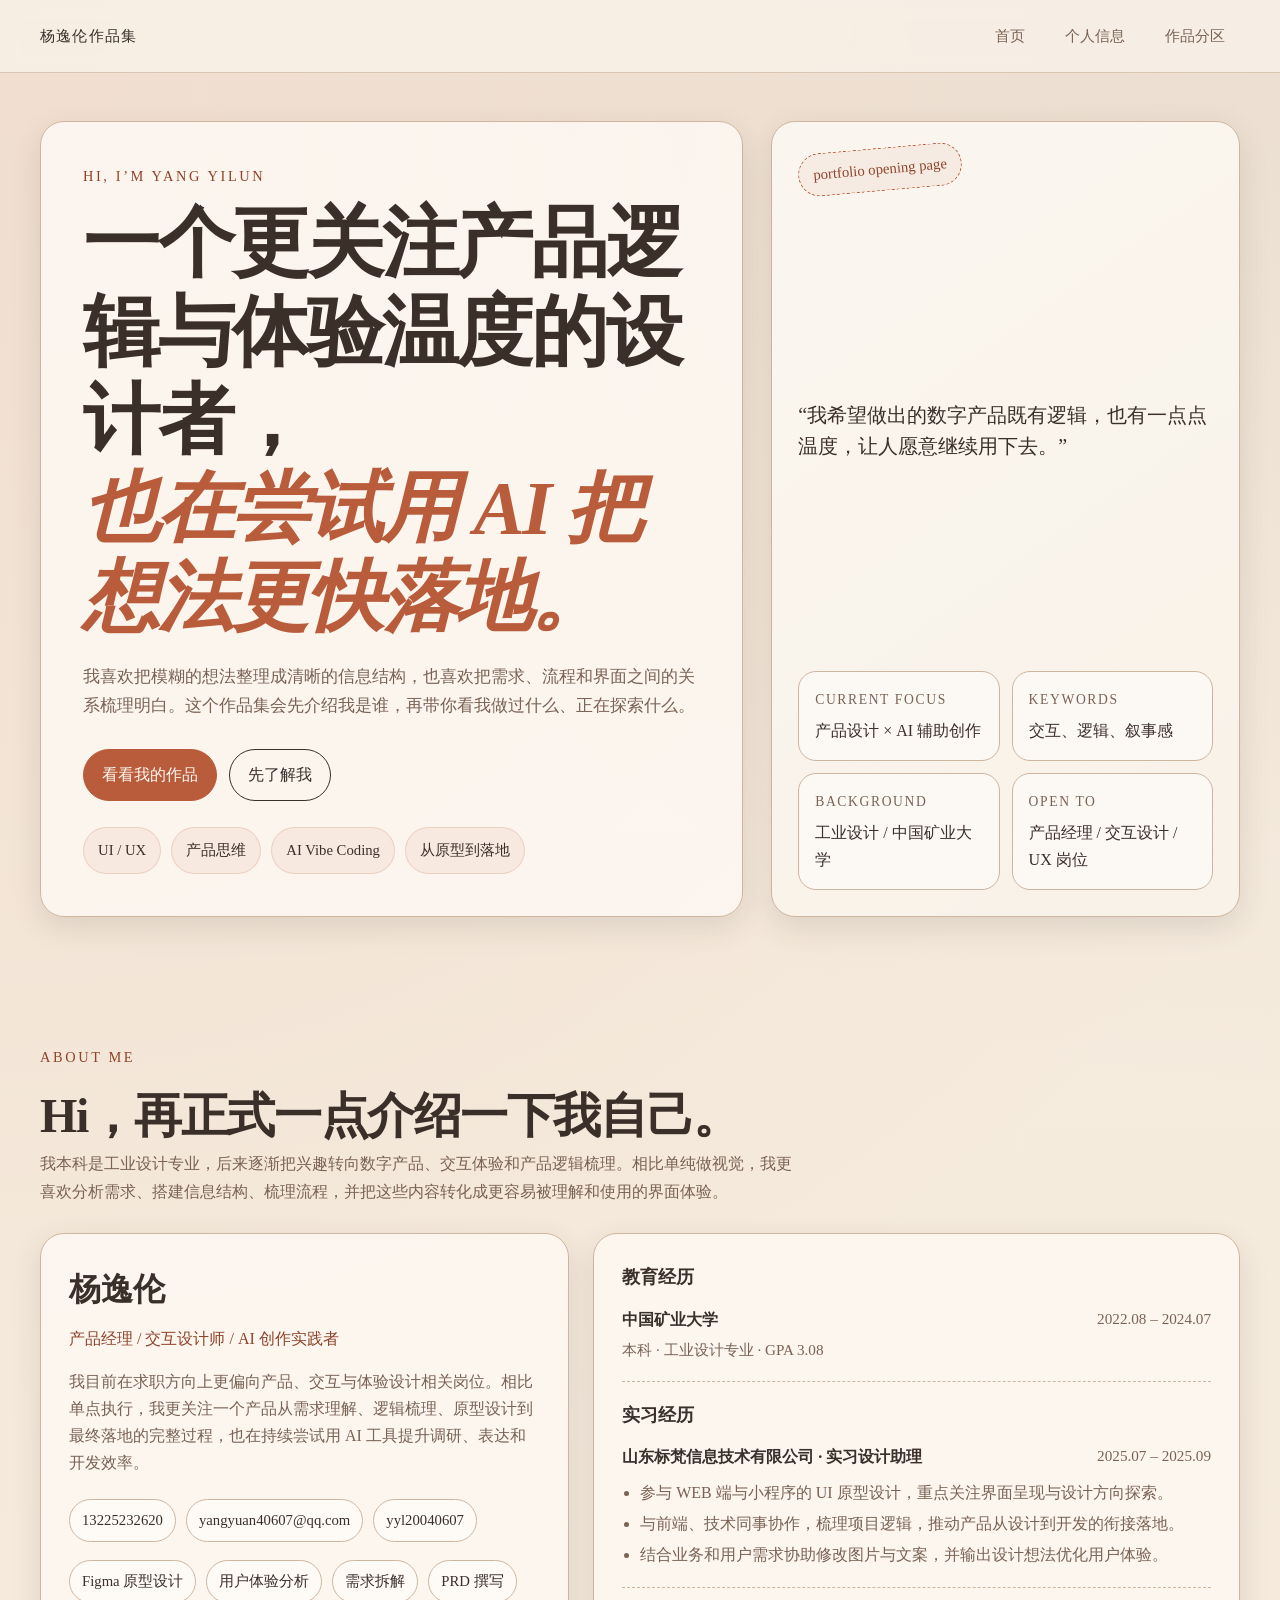
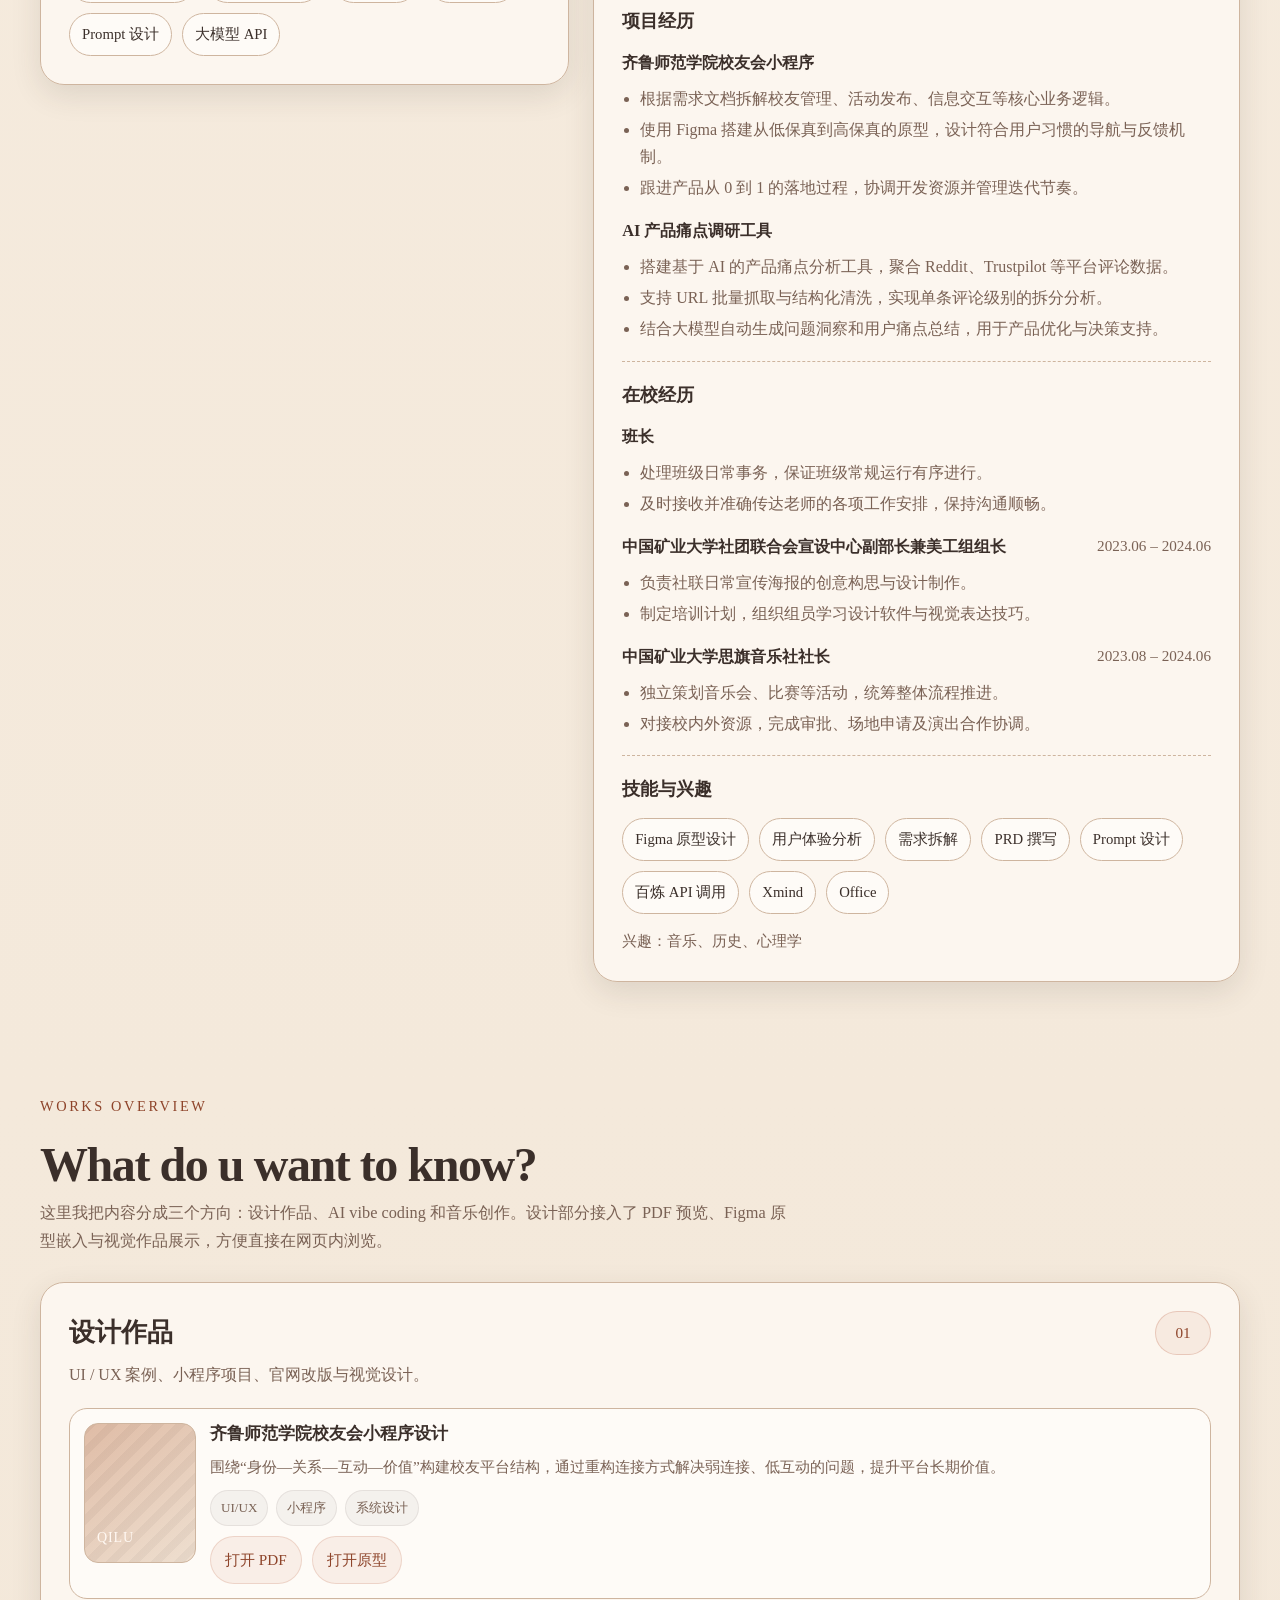
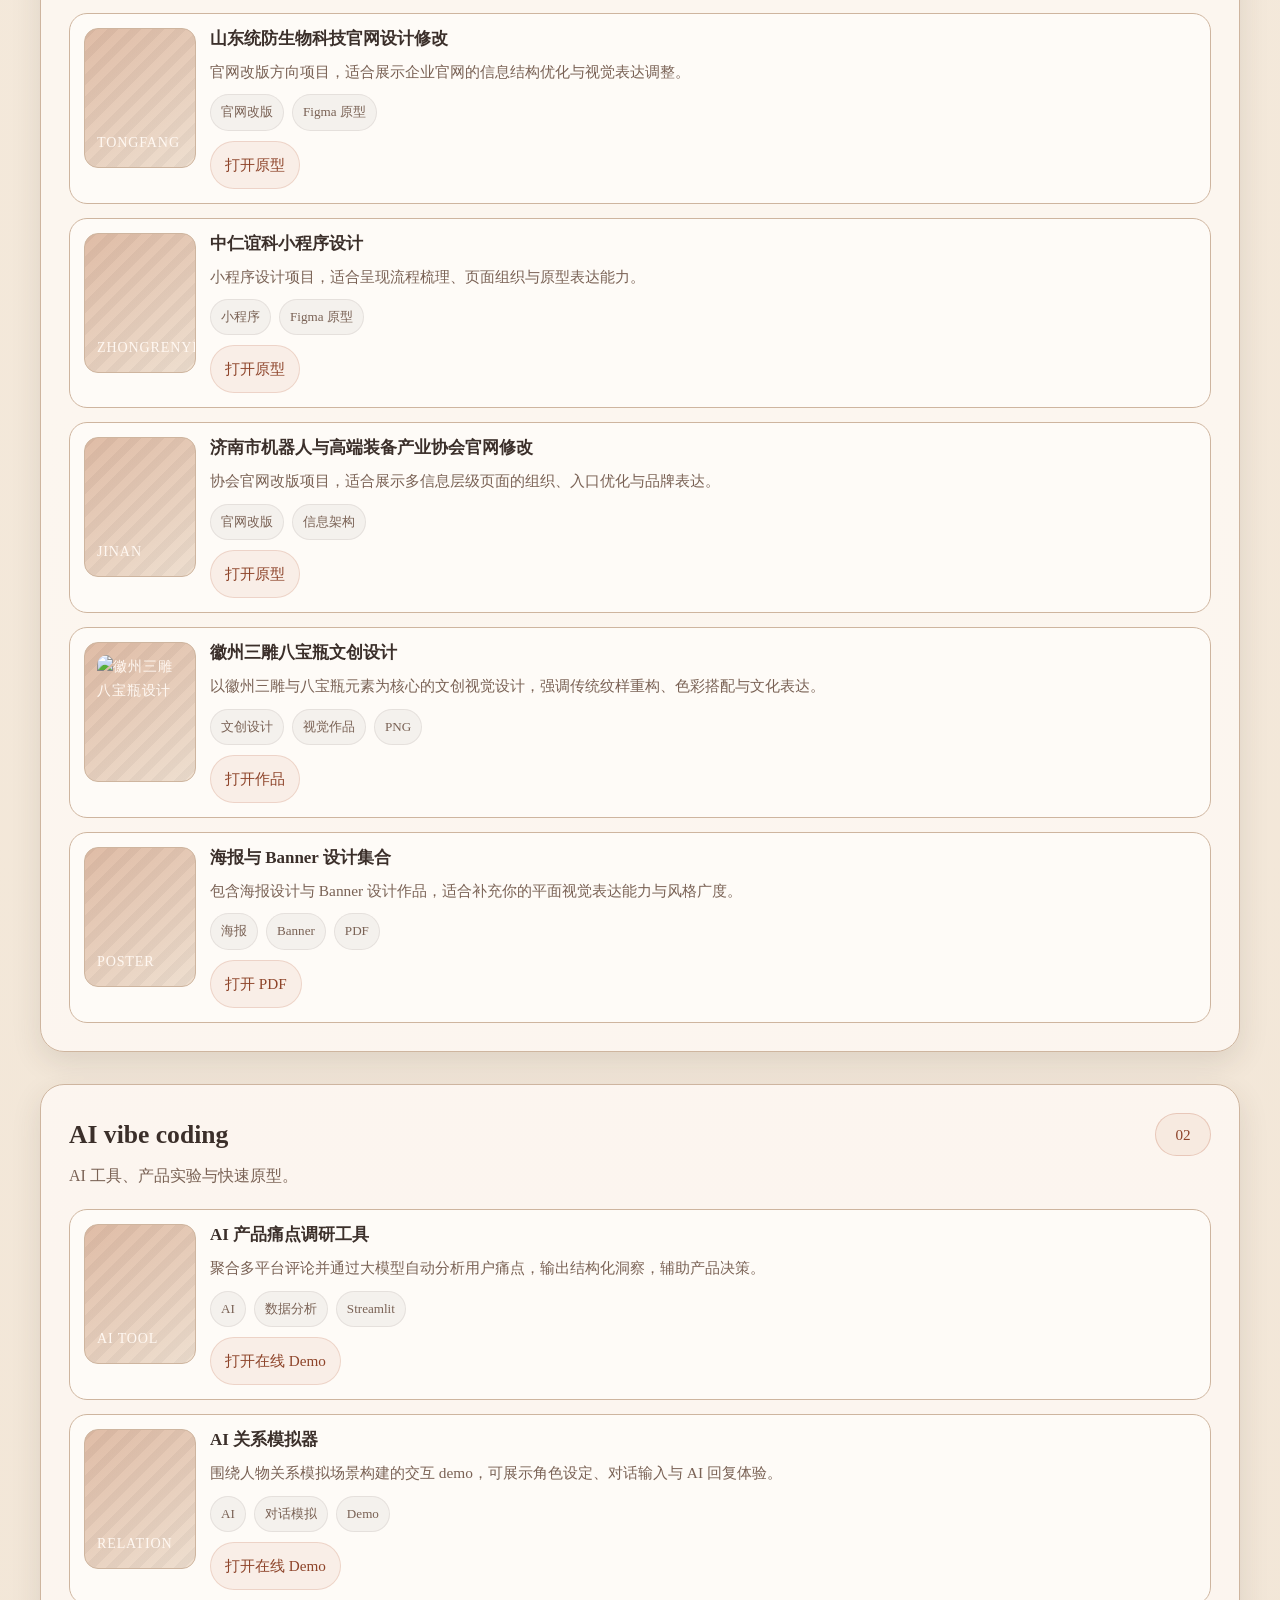
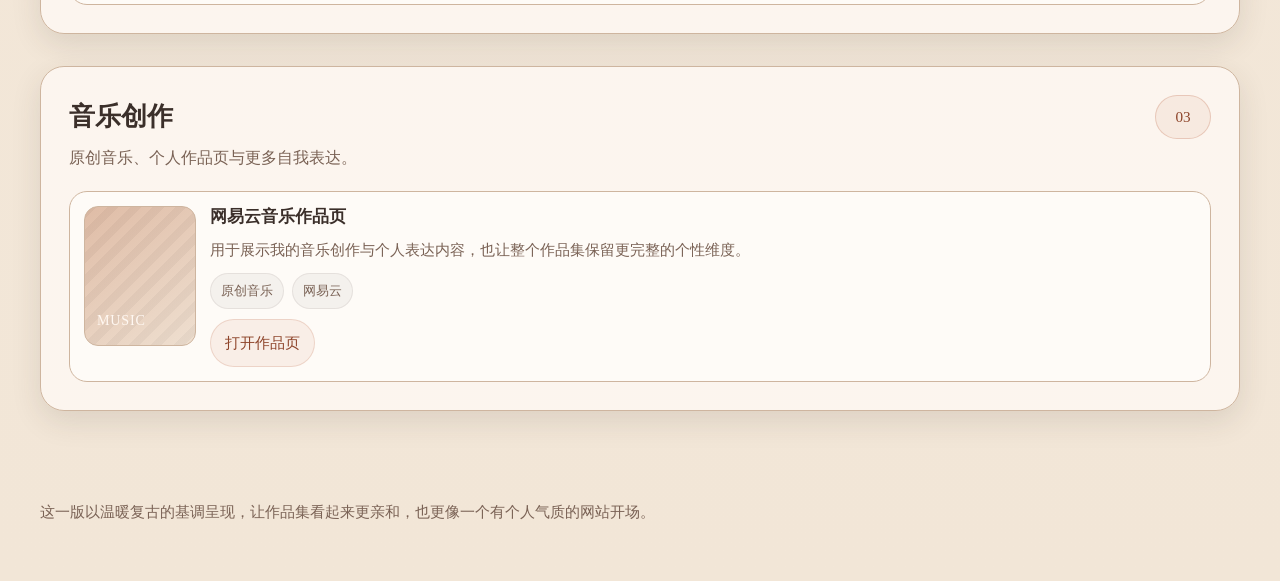
==== index.html @ a844adf1 "Rename portfolio_index.html to index.html" ====
<!DOCTYPE html>
<html lang="zh-CN">
<head>
  <meta charset="UTF-8" />
  <meta name="viewport" content="width=device-width, initial-scale=1.0" />
  <title>杨逸伦 | Portfolio</title>
  <style>
    :root {
      --bg: #f4eadc;
      --paper: #f8f1e7;
      --card: #fdf8f2;
      --ink: #3b2f2a;
      --muted: #7a6255;
      --accent: #b95c3b;
      --accent-deep: #8e442a;
      --line: #ceb59f;
      --shadow: 0 10px 30px rgba(59, 47, 42, 0.12);
      --radius-lg: 24px;
      --radius-md: 18px;
      --radius-sm: 12px;
      --max-width: 1200px;
    }

    * { box-sizing: border-box; }
    html { scroll-behavior: smooth; }

    body {
      margin: 0;
      font-family: Georgia, "Times New Roman", "Noto Serif SC", serif;
      color: var(--ink);
      background:
        radial-gradient(circle at top left, rgba(185, 92, 59, 0.10), transparent 28%),
        radial-gradient(circle at top right, rgba(122, 98, 85, 0.08), transparent 20%),
        linear-gradient(180deg, #f6ecdf 0%, #f2e6d7 100%);
      line-height: 1.7;
    }

    a { color: inherit; text-decoration: none; }
    img { display: block; max-width: 100%; }

    .grain::before {
      content: "";
      position: fixed;
      inset: 0;
      pointer-events: none;
      opacity: 0.08;
      background-image:
        radial-gradient(#3b2f2a 0.5px, transparent 0.5px),
        radial-gradient(#3b2f2a 0.5px, transparent 0.5px);
      background-position: 0 0, 12px 12px;
      background-size: 24px 24px;
      z-index: 0;
    }

    .page {
      position: relative;
      z-index: 1;
    }

    .container {
      width: min(var(--max-width), calc(100% - 32px));
      margin: 0 auto;
    }

    .topbar {
      position: sticky;
      top: 0;
      z-index: 20;
      backdrop-filter: blur(8px);
      background: rgba(248, 241, 231, 0.84);
      border-bottom: 1px solid rgba(206, 181, 159, 0.7);
    }

    .nav {
      display: flex;
      justify-content: space-between;
      align-items: center;
      gap: 20px;
      padding: 14px 0;
    }

    .brand {
      display: inline-flex;
      align-items: center;
      gap: 10px;
      font-size: 0.95rem;
      letter-spacing: 0.08em;
      text-transform: uppercase;
    }

    .nav-links {
      display: flex;
      flex-wrap: wrap;
      gap: 10px;
    }

    .nav-links a {
      padding: 8px 14px;
      border-radius: 999px;
      border: 1px solid transparent;
      color: var(--muted);
      transition: 0.25s ease;
      font-size: 0.95rem;
    }

    .nav-links a:hover {
      border-color: var(--line);
      background: rgba(255, 255, 255, 0.42);
      color: var(--ink);
    }

    section { padding: 56px 0; }

    .hero {
      min-height: calc(100vh - 68px);
      display: flex;
      align-items: center;
      padding: 48px 0 72px;
    }

    .hero-grid {
      display: grid;
      grid-template-columns: 1.2fr 0.8fr;
      gap: 28px;
      align-items: stretch;
    }

    .panel {
      background: rgba(253, 248, 242, 0.88);
      border: 1.5px solid var(--line);
      border-radius: var(--radius-lg);
      box-shadow: var(--shadow);
    }

    .hero-copy {
      padding: 42px;
      display: flex;
      flex-direction: column;
      justify-content: center;
    }

    .eyebrow {
      font-size: 0.9rem;
      text-transform: uppercase;
      letter-spacing: 0.18em;
      color: var(--accent-deep);
      margin-bottom: 12px;
    }

    h1, h2, h3, h4, p { margin: 0; }

    .hero h1 {
      font-size: clamp(2.5rem, 6vw, 5rem);
      line-height: 1.15;
      margin-bottom: 20px;
      letter-spacing: -0.03em;
    }

    .hero-lead {
      font-size: 1.08rem;
      color: var(--muted);
      max-width: 640px;
      margin-bottom: 28px;
    }

    .accent-text {
      color: var(--accent);
      font-style: italic;
    }

    .hero-actions {
      display: flex;
      flex-wrap: wrap;
      gap: 12px;
      margin-bottom: 26px;
    }

    .btn {
      display: inline-flex;
      align-items: center;
      justify-content: center;
      gap: 8px;
      padding: 12px 18px;
      border-radius: 999px;
      border: 1.5px solid var(--ink);
      background: transparent;
      color: var(--ink);
      font-size: 0.98rem;
      cursor: pointer;
      transition: transform 0.2s ease, background 0.2s ease, color 0.2s ease;
    }

    .btn:hover {
      transform: translateY(-1px);
      background: var(--ink);
      color: #fffaf4;
    }

    .btn-primary {
      background: var(--accent);
      color: #fff8f2;
      border-color: var(--accent);
    }

    .btn-primary:hover {
      background: var(--accent-deep);
      border-color: var(--accent-deep);
      color: #fff8f2;
    }

    .hero-notes {
      display: flex;
      flex-wrap: wrap;
      gap: 10px;
    }

    .note-chip {
      padding: 10px 14px;
      border-radius: 999px;
      background: rgba(185, 92, 59, 0.08);
      color: var(--ink);
      border: 1px solid rgba(185, 92, 59, 0.18);
      font-size: 0.92rem;
    }

    .hero-card {
      padding: 26px;
      display: flex;
      flex-direction: column;
      justify-content: space-between;
      gap: 18px;
      background: linear-gradient(145deg, rgba(255,255,255,0.35), rgba(255,255,255,0.05)), var(--paper);
    }

    .stamp {
      align-self: flex-start;
      padding: 8px 14px;
      border-radius: 999px;
      border: 1px dashed var(--accent);
      color: var(--accent-deep);
      font-size: 0.92rem;
      transform: rotate(-5deg);
      background: rgba(185, 92, 59, 0.06);
    }

    .hero-quote {
      font-size: 1.25rem;
      line-height: 1.55;
    }

    .mini-grid {
      display: grid;
      grid-template-columns: repeat(2, minmax(0, 1fr));
      gap: 12px;
    }

    .mini-card {
      padding: 16px;
      border-radius: var(--radius-md);
      border: 1px solid var(--line);
      background: rgba(255,255,255,0.45);
    }

    .mini-label {
      display: block;
      font-size: 0.85rem;
      text-transform: uppercase;
      letter-spacing: 0.12em;
      color: var(--muted);
      margin-bottom: 6px;
    }

    .mini-value { font-size: 1rem; }

    .section-head {
      display: flex;
      flex-direction: column;
      gap: 10px;
      margin-bottom: 28px;
    }

    .section-head h2 {
      font-size: clamp(2rem, 4vw, 3rem);
      line-height: 1;
      letter-spacing: -0.03em;
    }

    .section-head p {
      color: var(--muted);
      max-width: 760px;
      font-size: 1.02rem;
    }

    .about-grid {
      display: grid;
      grid-template-columns: 0.9fr 1.1fr;
      gap: 24px;
      align-items: start;
    }

    .profile-card,
    .resume-card,
    .work-card,
    .embed-panel {
      padding: 28px;
    }

    .profile-card {
      position: sticky;
      top: 92px;
    }

    .profile-name {
      font-size: 2rem;
      margin-bottom: 8px;
    }

    .profile-role {
      color: var(--accent-deep);
      font-size: 1rem;
      margin-bottom: 16px;
    }

    .profile-text {
      color: var(--muted);
      margin-bottom: 22px;
    }

    .tag-list,
    .contact-list,
    .skill-list {
      display: flex;
      flex-wrap: wrap;
      gap: 10px;
    }

    .tag,
    .contact-pill,
    .skill-pill {
      padding: 8px 12px;
      border-radius: 999px;
      border: 1px solid var(--line);
      background: rgba(255,255,255,0.5);
      font-size: 0.92rem;
    }

    .resume-card {
      display: grid;
      gap: 18px;
    }

    .resume-block {
      padding-bottom: 18px;
      border-bottom: 1px dashed var(--line);
    }

    .resume-block:last-child {
      border-bottom: none;
      padding-bottom: 0;
    }

    .resume-block h3 {
      font-size: 1.15rem;
      margin-bottom: 12px;
    }

    .resume-item + .resume-item { margin-top: 16px; }

    .item-head {
      display: flex;
      justify-content: space-between;
      gap: 16px;
      flex-wrap: wrap;
      margin-bottom: 4px;
      font-size: 1rem;
    }

    .item-head strong { font-size: 1.02rem; }
    .item-meta { color: var(--muted); font-size: 0.95rem; }

    .resume-item ul {
      margin: 8px 0 0;
      padding-left: 18px;
      color: var(--muted);
    }

    .resume-item li + li { margin-top: 4px; }

    .works-layout {
      display: flex;
      flex-direction: column;
      gap: 32px;
    }

    .work-card {
      display: flex;
      flex-direction: column;
      gap: 20px;
    }

    .work-top {
      display: flex;
      justify-content: space-between;
      gap: 16px;
      align-items: flex-start;
    }

    .work-title h3 {
      font-size: 1.6rem;
      margin-bottom: 6px;
    }

    .work-title p { color: var(--muted); }

    .count-badge {
      min-width: 56px;
      padding: 8px 12px;
      border-radius: 999px;
      background: rgba(185, 92, 59, 0.08);
      border: 1px solid rgba(185, 92, 59, 0.24);
      text-align: center;
      font-size: 0.95rem;
      color: var(--accent-deep);
    }

    .card-stack {
      display: grid;
      gap: 14px;
    }

    .project-card {
      display: grid;
      grid-template-columns: 112px 1fr;
      gap: 14px;
      padding: 14px;
      border-radius: var(--radius-md);
      border: 1px solid var(--line);
      background: rgba(255,255,255,0.48);
      transition: 0.25s ease;
    }

    .project-card:hover {
      transform: translateY(-3px);
      box-shadow: 0 8px 20px rgba(59, 47, 42, 0.08);
    }

    .cover {
      aspect-ratio: 4 / 5;
      border-radius: 14px;
      border: 1px solid var(--line);
      background:
        linear-gradient(145deg, rgba(185, 92, 59, 0.22), rgba(255,255,255,0.2)),
        repeating-linear-gradient(
          135deg,
          rgba(59, 47, 42, 0.06),
          rgba(59, 47, 42, 0.06) 8px,
          transparent 8px,
          transparent 16px
        ),
        #ead7c4;
      display: flex;
      align-items: flex-end;
      justify-content: flex-start;
      padding: 12px;
      color: #fff8f2;
      font-size: 0.88rem;
      letter-spacing: 0.06em;
      text-transform: uppercase;
      overflow: hidden;
    }

    .cover img {
      width: 100%;
      height: 100%;
      object-fit: cover;
      border-radius: 10px;
    }

    .project-info {
      display: flex;
      flex-direction: column;
      gap: 10px;
      min-width: 0;
    }

    .project-info h4 {
      font-size: 1.06rem;
      line-height: 1.3;
    }

    .project-info p {
      color: var(--muted);
      font-size: 0.96rem;
      line-height: 1.6;
    }

    .project-tags {
      display: flex;
      flex-wrap: wrap;
      gap: 8px;
    }

    .project-tag {
      font-size: 0.82rem;
      padding: 6px 10px;
      border-radius: 999px;
      background: rgba(59, 47, 42, 0.05);
      border: 1px solid rgba(59, 47, 42, 0.08);
      color: var(--muted);
    }

    .project-actions {
      display: flex;
      flex-wrap: wrap;
      gap: 10px;
      margin-top: auto;
    }

    .project-link {
      display: inline-flex;
      align-items: center;
      gap: 8px;
      font-size: 0.95rem;
      color: var(--accent-deep);
      padding: 10px 14px;
      border-radius: 999px;
      background: rgba(185, 92, 59, 0.08);
      border: 1px solid rgba(185, 92, 59, 0.18);
      transition: 0.2s ease;
    }

    .project-link:hover {
      background: rgba(185, 92, 59, 0.14);
    }

    .embed-panel {
      display: grid;
      gap: 18px;
    }

    .embed-head {
      display: flex;
      justify-content: space-between;
      gap: 16px;
      flex-wrap: wrap;
      align-items: flex-end;
    }

    .embed-head h3 {
      font-size: 1.4rem;
      margin-bottom: 6px;
    }

    .embed-head p { color: var(--muted); }

    .embed-frame {
      width: 100%;
      min-height: 860px;
      border: 1px solid var(--line);
      border-radius: 18px;
      overflow: hidden;
      background: #f7f1e8;
    }

    .embed-frame iframe {
      width: 100%;
      height: 860px;
      border: 0;
      display: block;
    }

    .footer {
      padding: 32px 0 56px;
      color: var(--muted);
      font-size: 0.95rem;
    }

    @media (max-width: 980px) {
      .hero-grid,
      .about-grid { grid-template-columns: 1fr; }
      .profile-card { position: static; }
    }

    @media (max-width: 640px) {
      .container { width: min(var(--max-width), calc(100% - 20px)); }
      .nav { align-items: flex-start; flex-direction: column; }
      .hero-copy,
      .hero-card,
      .profile-card,
      .resume-card,
      .work-card,
      .embed-panel { padding: 22px; }
      .project-card { grid-template-columns: 1fr; }
      .cover { aspect-ratio: 16 / 9; }
      .mini-grid { grid-template-columns: 1fr; }
      .embed-frame,
      .embed-frame iframe {
        min-height: 70vh;
        height: 70vh;
      }
    }
  </style>
</head>
<body class="grain">
  <div class="page">
    <header class="topbar">
      <div class="container nav">
        <a class="brand" href="#home">
          <span>杨逸伦作品集</span>
        </a>
        <nav class="nav-links">
          <a href="#home">首页</a>
          <a href="#about">个人信息</a>
          <a href="#works">作品分区</a>
        </nav>
      </div>
    </header>

    <main>
      <section class="hero" id="home">
        <div class="container hero-grid">
          <div class="panel hero-copy">
            <div class="eyebrow">Hi, I’m Yang Yilun</div>
            <h1>
              一个更关注产品逻辑与体验温度的设计者，<br />
              <span class="accent-text">也在尝试用 AI 把想法更快落地。</span>
            </h1>
            <p class="hero-lead">
              我喜欢把模糊的想法整理成清晰的信息结构，也喜欢把需求、流程和界面之间的关系梳理明白。这个作品集会先介绍我是谁，再带你看我做过什么、正在探索什么。
            </p>
            <div class="hero-actions">
              <a class="btn btn-primary" href="#works">看看我的作品</a>
              <a class="btn" href="#about">先了解我</a>
            </div>
            <div class="hero-notes">
              <span class="note-chip">UI / UX</span>
              <span class="note-chip">产品思维</span>
              <span class="note-chip">AI Vibe Coding</span>
              <span class="note-chip">从原型到落地</span>
            </div>
          </div>

          <aside class="panel hero-card">
            <div class="stamp">portfolio opening page</div>
            <p class="hero-quote">
              “我希望做出的数字产品既有逻辑，也有一点点温度，让人愿意继续用下去。”
            </p>
            <div class="mini-grid">
              <div class="mini-card">
                <span class="mini-label">Current Focus</span>
                <div class="mini-value">产品设计 × AI 辅助创作</div>
              </div>
              <div class="mini-card">
                <span class="mini-label">Keywords</span>
                <div class="mini-value">交互、逻辑、叙事感</div>
              </div>
              <div class="mini-card">
                <span class="mini-label">Background</span>
                <div class="mini-value">工业设计 / 中国矿业大学</div>
              </div>
              <div class="mini-card">
                <span class="mini-label">Open To</span>
                <div class="mini-value">产品经理 / 交互设计 / UX 岗位</div>
              </div>
            </div>
          </aside>
        </div>
      </section>

      <section id="about">
        <div class="container">
          <div class="section-head">
            <div class="eyebrow">About Me</div>
            <h2>Hi，再正式一点介绍一下我自己。</h2>
            <p>
              我本科是工业设计专业，后来逐渐把兴趣转向数字产品、交互体验和产品逻辑梳理。相比单纯做视觉，我更喜欢分析需求、搭建信息结构、梳理流程，并把这些内容转化成更容易被理解和使用的界面体验。
            </p>
          </div>

          <div class="about-grid">
            <aside class="panel profile-card">
              <h3 class="profile-name">杨逸伦</h3>
              <p class="profile-role">产品经理 / 交互设计师 / AI 创作实践者</p>
              <p class="profile-text">
                我目前在求职方向上更偏向产品、交互与体验设计相关岗位。相比单点执行，我更关注一个产品从需求理解、逻辑梳理、原型设计到最终落地的完整过程，也在持续尝试用 AI 工具提升调研、表达和开发效率。
              </p>
              <div class="contact-list" style="margin-bottom: 18px;">
                <span class="contact-pill">13225232620</span>
                <span class="contact-pill">yangyuan40607@qq.com</span>
                <span class="contact-pill">yyl20040607</span>
              </div>
              <div class="tag-list">
                <span class="tag">Figma 原型设计</span>
                <span class="tag">用户体验分析</span>
                <span class="tag">需求拆解</span>
                <span class="tag">PRD 撰写</span>
                <span class="tag">Prompt 设计</span>
                <span class="tag">大模型 API</span>
              </div>
            </aside>

            <div class="panel resume-card">
              <div class="resume-block">
                <h3>教育经历</h3>
                <div class="resume-item">
                  <div class="item-head">
                    <strong>中国矿业大学</strong>
                    <span class="item-meta">2022.08 – 2024.07</span>
                  </div>
                  <div class="item-meta">本科 · 工业设计专业 · GPA 3.08</div>
                </div>
              </div>

              <div class="resume-block">
                <h3>实习经历</h3>
                <div class="resume-item">
                  <div class="item-head">
                    <strong>山东标梵信息技术有限公司 · 实习设计助理</strong>
                    <span class="item-meta">2025.07 – 2025.09</span>
                  </div>
                  <ul>
                    <li>参与 WEB 端与小程序的 UI 原型设计，重点关注界面呈现与设计方向探索。</li>
                    <li>与前端、技术同事协作，梳理项目逻辑，推动产品从设计到开发的衔接落地。</li>
                    <li>结合业务和用户需求协助修改图片与文案，并输出设计想法优化用户体验。</li>
                  </ul>
                </div>
              </div>

              <div class="resume-block">
                <h3>项目经历</h3>
                <div class="resume-item">
                  <div class="item-head">
                    <strong>齐鲁师范学院校友会小程序</strong>
                  </div>
                  <ul>
                    <li>根据需求文档拆解校友管理、活动发布、信息交互等核心业务逻辑。</li>
                    <li>使用 Figma 搭建从低保真到高保真的原型，设计符合用户习惯的导航与反馈机制。</li>
                    <li>跟进产品从 0 到 1 的落地过程，协调开发资源并管理迭代节奏。</li>
                  </ul>
                </div>
                <div class="resume-item">
                  <div class="item-head">
                    <strong>AI 产品痛点调研工具</strong>
                  </div>
                  <ul>
                    <li>搭建基于 AI 的产品痛点分析工具，聚合 Reddit、Trustpilot 等平台评论数据。</li>
                    <li>支持 URL 批量抓取与结构化清洗，实现单条评论级别的拆分分析。</li>
                    <li>结合大模型自动生成问题洞察和用户痛点总结，用于产品优化与决策支持。</li>
                  </ul>
                </div>
              </div>

              <div class="resume-block">
                <h3>在校经历</h3>
                <div class="resume-item">
                  <div class="item-head">
                    <strong>班长</strong>
                  </div>
                  <ul>
                    <li>处理班级日常事务，保证班级常规运行有序进行。</li>
                    <li>及时接收并准确传达老师的各项工作安排，保持沟通顺畅。</li>
                  </ul>
                </div>
                <div class="resume-item">
                  <div class="item-head">
                    <strong>中国矿业大学社团联合会宣设中心副部长兼美工组组长</strong>
                    <span class="item-meta">2023.06 – 2024.06</span>
                  </div>
                  <ul>
                    <li>负责社联日常宣传海报的创意构思与设计制作。</li>
                    <li>制定培训计划，组织组员学习设计软件与视觉表达技巧。</li>
                  </ul>
                </div>
                <div class="resume-item">
                  <div class="item-head">
                    <strong>中国矿业大学思旗音乐社社长</strong>
                    <span class="item-meta">2023.08 – 2024.06</span>
                  </div>
                  <ul>
                    <li>独立策划音乐会、比赛等活动，统筹整体流程推进。</li>
                    <li>对接校内外资源，完成审批、场地申请及演出合作协调。</li>
                  </ul>
                </div>
              </div>

              <div class="resume-block">
                <h3>技能与兴趣</h3>
                <div class="skill-list" style="margin-bottom: 14px;">
                  <span class="skill-pill">Figma 原型设计</span>
                  <span class="skill-pill">用户体验分析</span>
                  <span class="skill-pill">需求拆解</span>
                  <span class="skill-pill">PRD 撰写</span>
                  <span class="skill-pill">Prompt 设计</span>
                  <span class="skill-pill">百炼 API 调用</span>
                  <span class="skill-pill">Xmind</span>
                  <span class="skill-pill">Office</span>
                </div>
                <p class="item-meta">兴趣：音乐、历史、心理学</p>
              </div>
            </div>
          </div>
        </div>
      </section>

      <section id="works">
        <div class="container">
          <div class="section-head">
            <div class="eyebrow">Works Overview</div>
            <h2>What do u want to know?</h2>
            <p>
              这里我把内容分成三个方向：设计作品、AI vibe coding 和音乐创作。设计部分接入了 PDF 预览、Figma 原型嵌入与视觉作品展示，方便直接在网页内浏览。
            </p>
          </div>

          <div class="works-layout">
            <section class="panel work-card">
              <div class="work-top">
                <div class="work-title">
                  <h3>设计作品</h3>
                  <p>UI / UX 案例、小程序项目、官网改版与视觉设计。</p>
                </div>
                <div class="count-badge">01</div>
              </div>

              <div class="card-stack">
                <article class="project-card">
                  <div class="cover">QILU</div>
                  <div class="project-info">
                    <h4>齐鲁师范学院校友会小程序设计</h4>
                    <p>围绕“身份—关系—互动—价值”构建校友平台结构，通过重构连接方式解决弱连接、低互动的问题，提升平台长期价值。</p>
                    <div class="project-tags">
                      <span class="project-tag">UI/UX</span>
                      <span class="project-tag">小程序</span>
                      <span class="project-tag">系统设计</span>
                    </div>
                    <div class="project-actions">
                      <a class="project-link" href="pdfs/qilu.pdf" target="_blank">打开 PDF</a>
                      <a class="project-link" href="https://www.figma.com/proto/0ORtd6x7fkVAwp8aY4bnFT/%E9%BD%90%E9%B2%81%E5%B8%88%E8%8C%83%E5%AD%A6%E9%99%A2%E6%A0%A1%E5%8F%8B%E4%BC%9A%E5%B0%8F%E7%A8%8B%E5%BA%8F?page-id=0%3A1&node-id=3-36542&viewport=-34413%2C-6528%2C0.43&t=RqtJy4SoS19utqwH-1&scaling=scale-down&content-scaling=fixed&starting-point-node-id=3%3A36542&show-proto-sidebar=1" target="_blank">打开原型</a>
                    </div>
                  </div>
                </article>

                <article class="project-card">
                  <div class="cover">TONGFANG</div>
                  <div class="project-info">
                    <h4>山东统防生物科技官网设计修改</h4>
                    <p>官网改版方向项目，适合展示企业官网的信息结构优化与视觉表达调整。</p>
                    <div class="project-tags">
                      <span class="project-tag">官网改版</span>
                      <span class="project-tag">Figma 原型</span>
                    </div>
                    <div class="project-actions">
                      <a class="project-link" href="https://www.figma.com/proto/J7hneJGz3HR6E46xdOk2lm/%E7%BB%9F%E9%98%B2%E7%94%9F%E7%89%A9%E7%A7%91%E6%8A%80?page-id=0%3A1&node-id=151-2514&p=f&viewport=906%2C325%2C0.02&t=HBlaIyT6ixmTgIlc-1&scaling=scale-down&content-scaling=fixed&starting-point-node-id=151%3A2514" target="_blank">打开原型</a>
                    </div>
                  </div>
                </article>

                <article class="project-card">
                  <div class="cover">ZHONGRENYIKE</div>
                  <div class="project-info">
                    <h4>中仁谊科小程序设计</h4>
                    <p>小程序设计项目，适合呈现流程梳理、页面组织与原型表达能力。</p>
                    <div class="project-tags">
                      <span class="project-tag">小程序</span>
                      <span class="project-tag">Figma 原型</span>
                    </div>
                    <div class="project-actions">
                      <a class="project-link" href="https://www.figma.com/proto/xKwtByHIAS6fXJD5hj2pnB/%E4%B8%AD%E4%BB%81%E8%B0%8A%E7%A7%91%E5%B0%8F%E7%A8%8B%E5%BA%8F?page-id=0%3A1&node-id=1-1743&p=f&viewport=118%2C-163%2C0.02&t=l7rct47I07FcLnH7-1&scaling=scale-down&content-scaling=fixed&starting-point-node-id=1%3A1743" target="_blank">打开原型</a>
                    </div>
                  </div>
                </article>

                <article class="project-card">
                  <div class="cover">JINAN</div>
                  <div class="project-info">
                    <h4>济南市机器人与高端装备产业协会官网修改</h4>
                    <p>协会官网改版项目，适合展示多信息层级页面的组织、入口优化与品牌表达。</p>
                    <div class="project-tags">
                      <span class="project-tag">官网改版</span>
                      <span class="project-tag">信息架构</span>
                    </div>
                    <div class="project-actions">
                      <a class="project-link" href="https://www.figma.com/proto/OfTKtyNmiMseWQKppp607h/%E6%B5%8E%E5%8D%97%E5%B8%82%E6%9C%BA%E5%99%A8%E4%BA%BA%E4%B8%8E%E9%AB%98%E7%AB%AF%E8%A3%85%E5%A4%87%E4%BA%A7%E4%B8%9A%E5%8D%8F%E4%BC%9A?page-id=0%3A1&node-id=1-10372&p=f&viewport=-314%2C-385%2C0.02&t=GS8L2txYQDLi8PEY-1&scaling=min-zoom&content-scaling=fixed&starting-point-node-id=1%3A10372" target="_blank">打开原型</a>
                    </div>
                  </div>
                </article>

                <article class="project-card">
                  <div class="cover">
                    <img src="assets/大黄山文创设计大赛——徽州三雕八宝瓶.png" alt="徽州三雕八宝瓶设计" />
                  </div>
                  <div class="project-info">
                    <h4>徽州三雕八宝瓶文创设计</h4>
                    <p>以徽州三雕与八宝瓶元素为核心的文创视觉设计，强调传统纹样重构、色彩搭配与文化表达。</p>
                    <div class="project-tags">
                      <span class="project-tag">文创设计</span>
                      <span class="project-tag">视觉作品</span>
                      <span class="project-tag">PNG</span>
                    </div>
                    <div class="project-actions">
                      <a class="project-link" href="assets/大黄山文创设计大赛——徽州三雕八宝瓶.png" target="_blank">打开作品</a>
                    </div>
                  </div>
                </article>

                <article class="project-card">
                  <div class="cover">POSTER</div>
                  <div class="project-info">
                    <h4>海报与 Banner 设计集合</h4>
                    <p>包含海报设计与 Banner 设计作品，适合补充你的平面视觉表达能力与风格广度。</p>
                    <div class="project-tags">
                      <span class="project-tag">海报</span>
                      <span class="project-tag">Banner</span>
                      <span class="project-tag">PDF</span>
                    </div>
                    <div class="project-actions">
                      <a class="project-link" href="pdfs/海报-banner.pdf" target="_blank">打开 PDF</a>
                    </div>
                  </div>
                </article>
              </div>
            </section>

            <section class="panel work-card">
              <div class="work-top">
                <div class="work-title">
                  <h3>AI vibe coding</h3>
                  <p>AI 工具、产品实验与快速原型。</p>
                </div>
                <div class="count-badge">02</div>
              </div>

              <div class="card-stack">
                <article class="project-card">
                  <div class="cover">AI TOOL</div>
                  <div class="project-info">
                    <h4>AI 产品痛点调研工具</h4>
                    <p>聚合多平台评论并通过大模型自动分析用户痛点，输出结构化洞察，辅助产品决策。</p>
                    <div class="project-tags">
                      <span class="project-tag">AI</span>
                      <span class="project-tag">数据分析</span>
                      <span class="project-tag">Streamlit</span>
                    </div>
                    <div class="project-actions">
                      <a class="project-link" href="https://appuct-pain-point-analyzer.streamlit.app/" target="_blank">打开在线 Demo</a>
                    </div>
                  </div>
                </article>

                <article class="project-card">
                  <div class="cover">RELATION</div>
                  <div class="project-info">
                    <h4>AI 关系模拟器</h4>
                    <p>围绕人物关系模拟场景构建的交互 demo，可展示角色设定、对话输入与 AI 回复体验。</p>
                    <div class="project-tags">
                      <span class="project-tag">AI</span>
                      <span class="project-tag">对话模拟</span>
                      <span class="project-tag">Demo</span>
                    </div>
                    <div class="project-actions">
                      <a class="project-link" href="https://relationship-simulation-zzv526v4qwnhg8g3phsaes.streamlit.app/" target="_blank">打开在线 Demo</a>
                    </div>
                  </div>
                </article>
              </div>
            </section>

            <section class="panel work-card">
              <div class="work-top">
                <div class="work-title">
                  <h3>音乐创作</h3>
                  <p>原创音乐、个人作品页与更多自我表达。</p>
                </div>
                <div class="count-badge">03</div>
              </div>

              <div class="card-stack">
                <article class="project-card">
                  <div class="cover">MUSIC</div>
                  <div class="project-info">
                    <h4>网易云音乐作品页</h4>
                    <p>用于展示我的音乐创作与个人表达内容，也让整个作品集保留更完整的个性维度。</p>
                    <div class="project-tags">
                      <span class="project-tag">原创音乐</span>
                      <span class="project-tag">网易云</span>
                    </div>
                    <div class="project-actions">
                      <a class="project-link" href="https://music.163.com/#/album?id=259898159" target="_blank">打开作品页</a>
                    </div>
                  </div>
                </article>
              </div>
            </section>
          </div>
        </div>
      </section>
    </main>

    <footer class="footer">
      <div class="container">
        <p>这一版以温暖复古的基调呈现，让作品集看起来更亲和，也更像一个有个人气质的网站开场。</p>
      </div>
    </footer>
  </div>
</body>
</html>
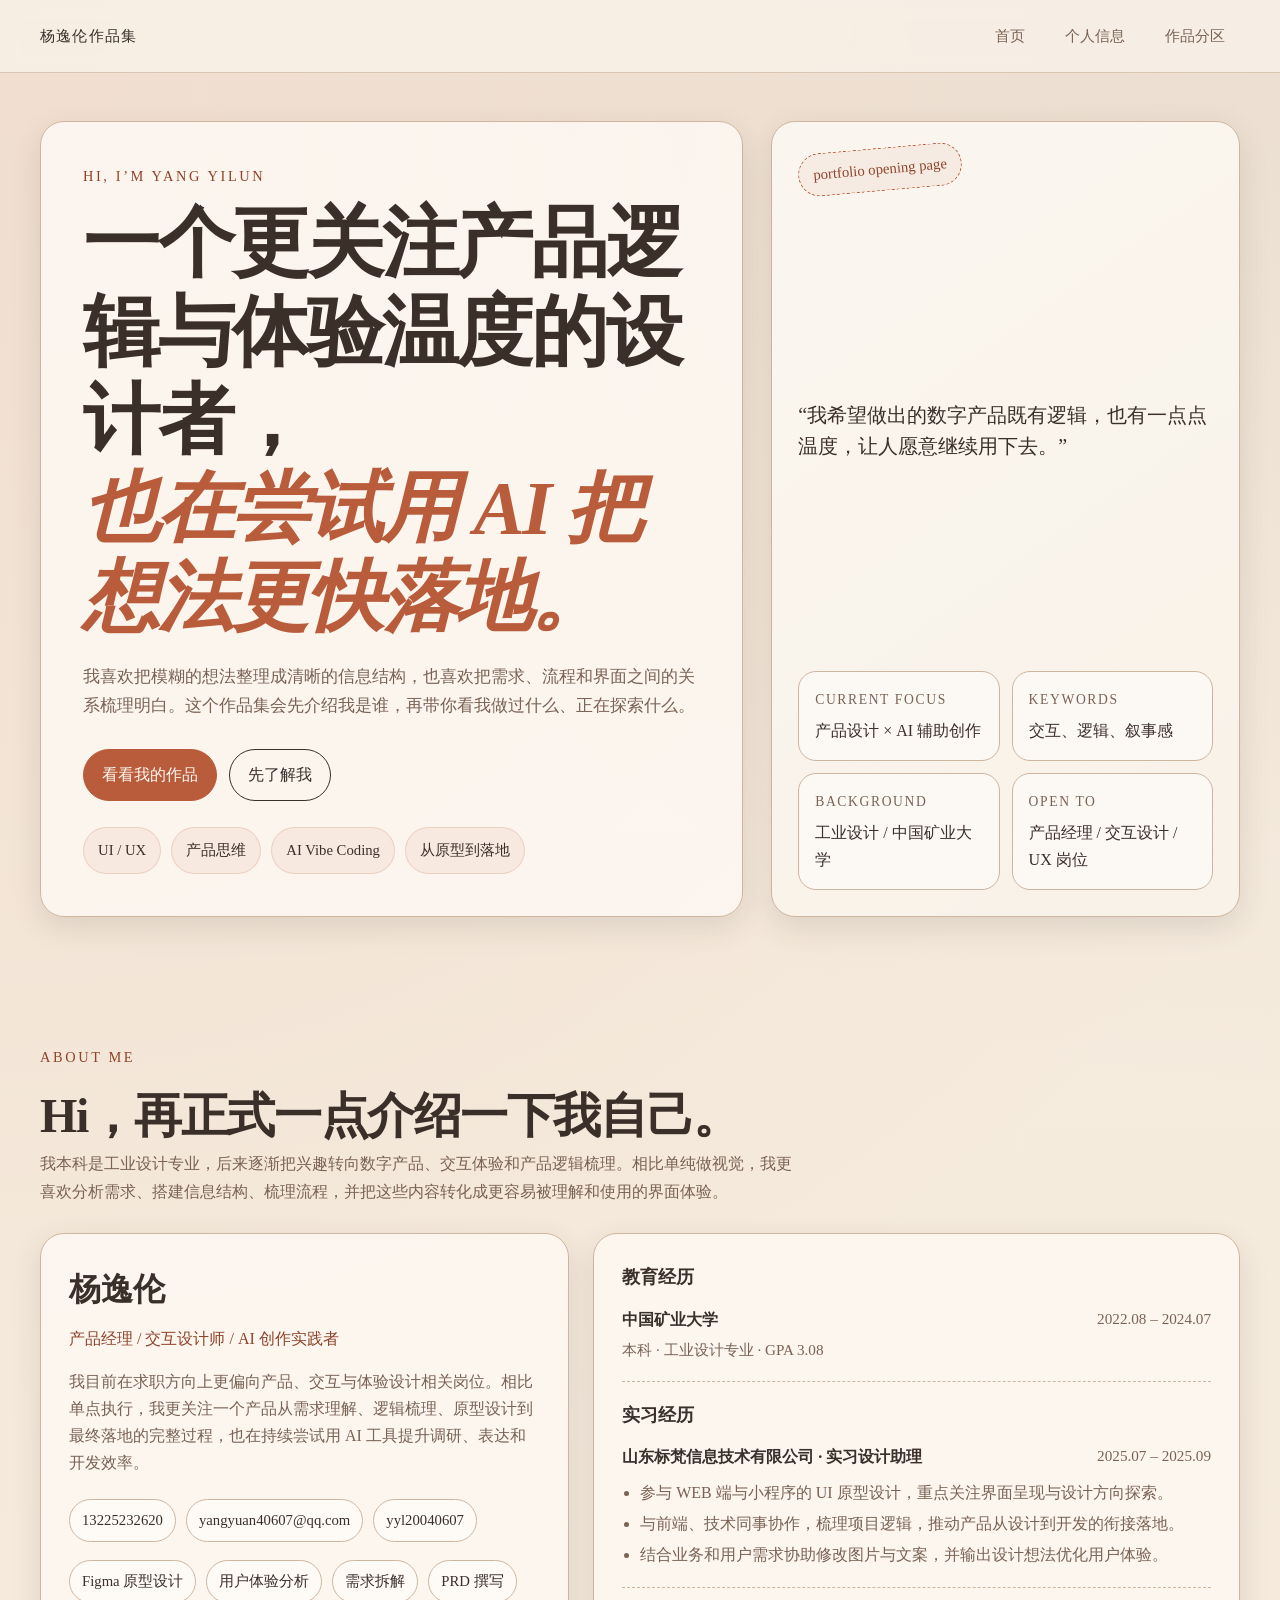
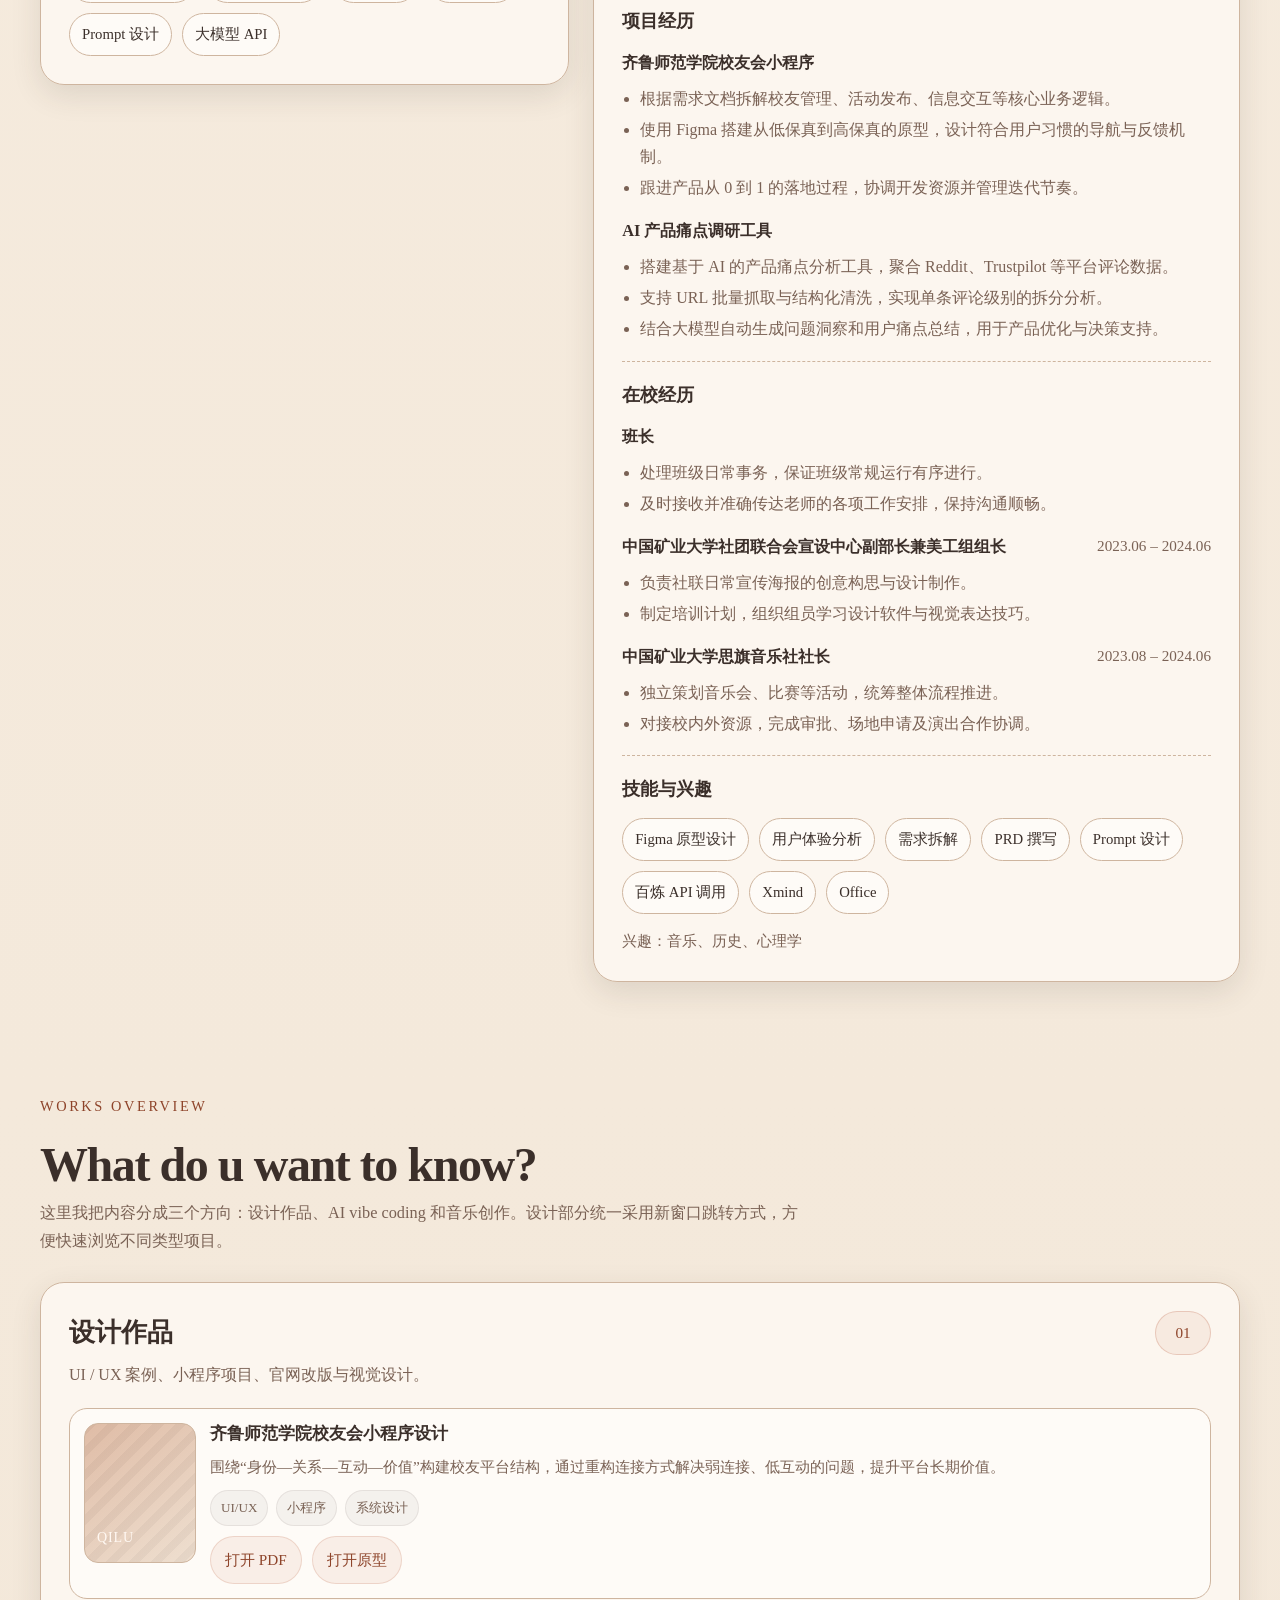
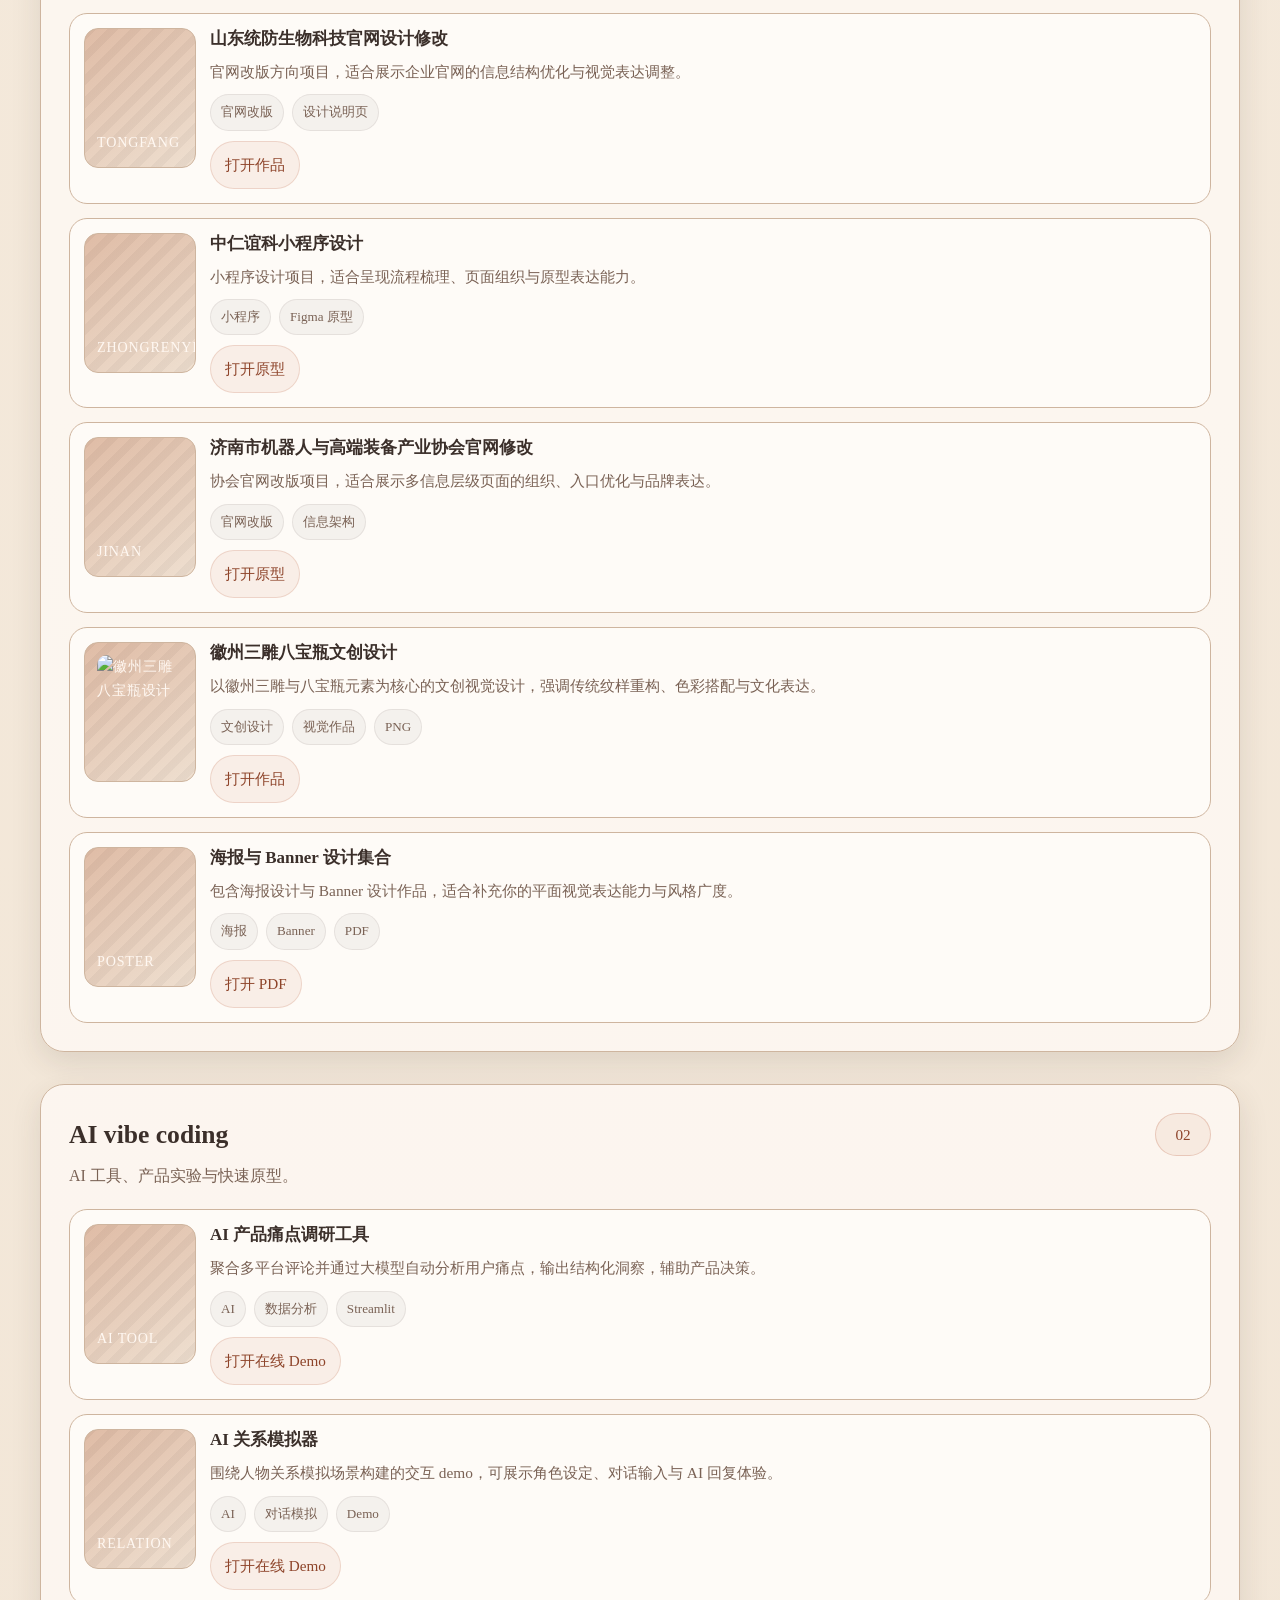
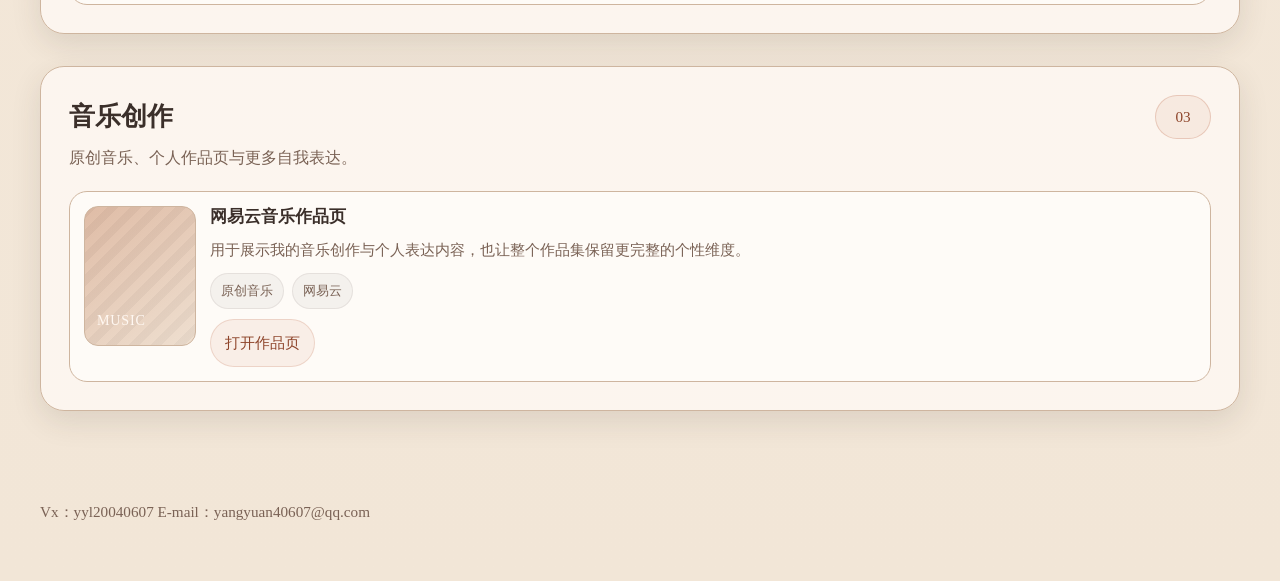
==== commit 6fd5f189: "Update index.html" ====
--- a/index.html
+++ b/index.html
@@ -300,8 +300,7 @@
 
     .profile-card,
     .resume-card,
-    .work-card,
-    .embed-panel {
+    .work-card {
       padding: 28px;
     }
 
@@ -533,42 +532,6 @@
       background: rgba(185, 92, 59, 0.14);
     }
 
-    .embed-panel {
-      display: grid;
-      gap: 18px;
-    }
-
-    .embed-head {
-      display: flex;
-      justify-content: space-between;
-      gap: 16px;
-      flex-wrap: wrap;
-      align-items: flex-end;
-    }
-
-    .embed-head h3 {
-      font-size: 1.4rem;
-      margin-bottom: 6px;
-    }
-
-    .embed-head p { color: var(--muted); }
-
-    .embed-frame {
-      width: 100%;
-      min-height: 860px;
-      border: 1px solid var(--line);
-      border-radius: 18px;
-      overflow: hidden;
-      background: #f7f1e8;
-    }
-
-    .embed-frame iframe {
-      width: 100%;
-      height: 860px;
-      border: 0;
-      display: block;
-    }
-
     .footer {
       padding: 32px 0 56px;
       color: var(--muted);
@@ -588,16 +551,10 @@
       .hero-card,
       .profile-card,
       .resume-card,
-      .work-card,
-      .embed-panel { padding: 22px; }
+      .work-card { padding: 22px; }
       .project-card { grid-template-columns: 1fr; }
       .cover { aspect-ratio: 16 / 9; }
       .mini-grid { grid-template-columns: 1fr; }
-      .embed-frame,
-      .embed-frame iframe {
-        min-height: 70vh;
-        height: 70vh;
-      }
     }
   </style>
 </head>
@@ -808,7 +765,7 @@
             <div class="eyebrow">Works Overview</div>
             <h2>What do u want to know?</h2>
             <p>
-              这里我把内容分成三个方向：设计作品、AI vibe coding 和音乐创作。设计部分接入了 PDF 预览、Figma 原型嵌入与视觉作品展示，方便直接在网页内浏览。
+              这里我把内容分成三个方向：设计作品、AI vibe coding 和音乐创作。设计部分统一采用新窗口跳转方式，方便快速浏览不同类型项目。
             </p>
           </div>
 
@@ -847,10 +804,10 @@
                     <p>官网改版方向项目，适合展示企业官网的信息结构优化与视觉表达调整。</p>
                     <div class="project-tags">
                       <span class="project-tag">官网改版</span>
-                      <span class="project-tag">Figma 原型</span>
+                      <span class="project-tag">设计说明页</span>
                     </div>
                     <div class="project-actions">
-                      <a class="project-link" href="https://www.figma.com/proto/J7hneJGz3HR6E46xdOk2lm/%E7%BB%9F%E9%98%B2%E7%94%9F%E7%89%A9%E7%A7%91%E6%8A%80?page-id=0%3A1&node-id=151-2514&p=f&viewport=906%2C325%2C0.02&t=HBlaIyT6ixmTgIlc-1&scaling=scale-down&content-scaling=fixed&starting-point-node-id=151%3A2514" target="_blank">打开原型</a>
+                      <a class="project-link" href="cases/tongfang.html" target="_blank">打开作品</a>
                     </div>
                   </div>
                 </article>
@@ -998,7 +955,7 @@
 
     <footer class="footer">
       <div class="container">
-        <p>这一版以温暖复古的基调呈现，让作品集看起来更亲和，也更像一个有个人气质的网站开场。</p>
+        <p>Vx：yyl20040607  E-mail：yangyuan40607@qq.com </p>
       </div>
     </footer>
   </div>
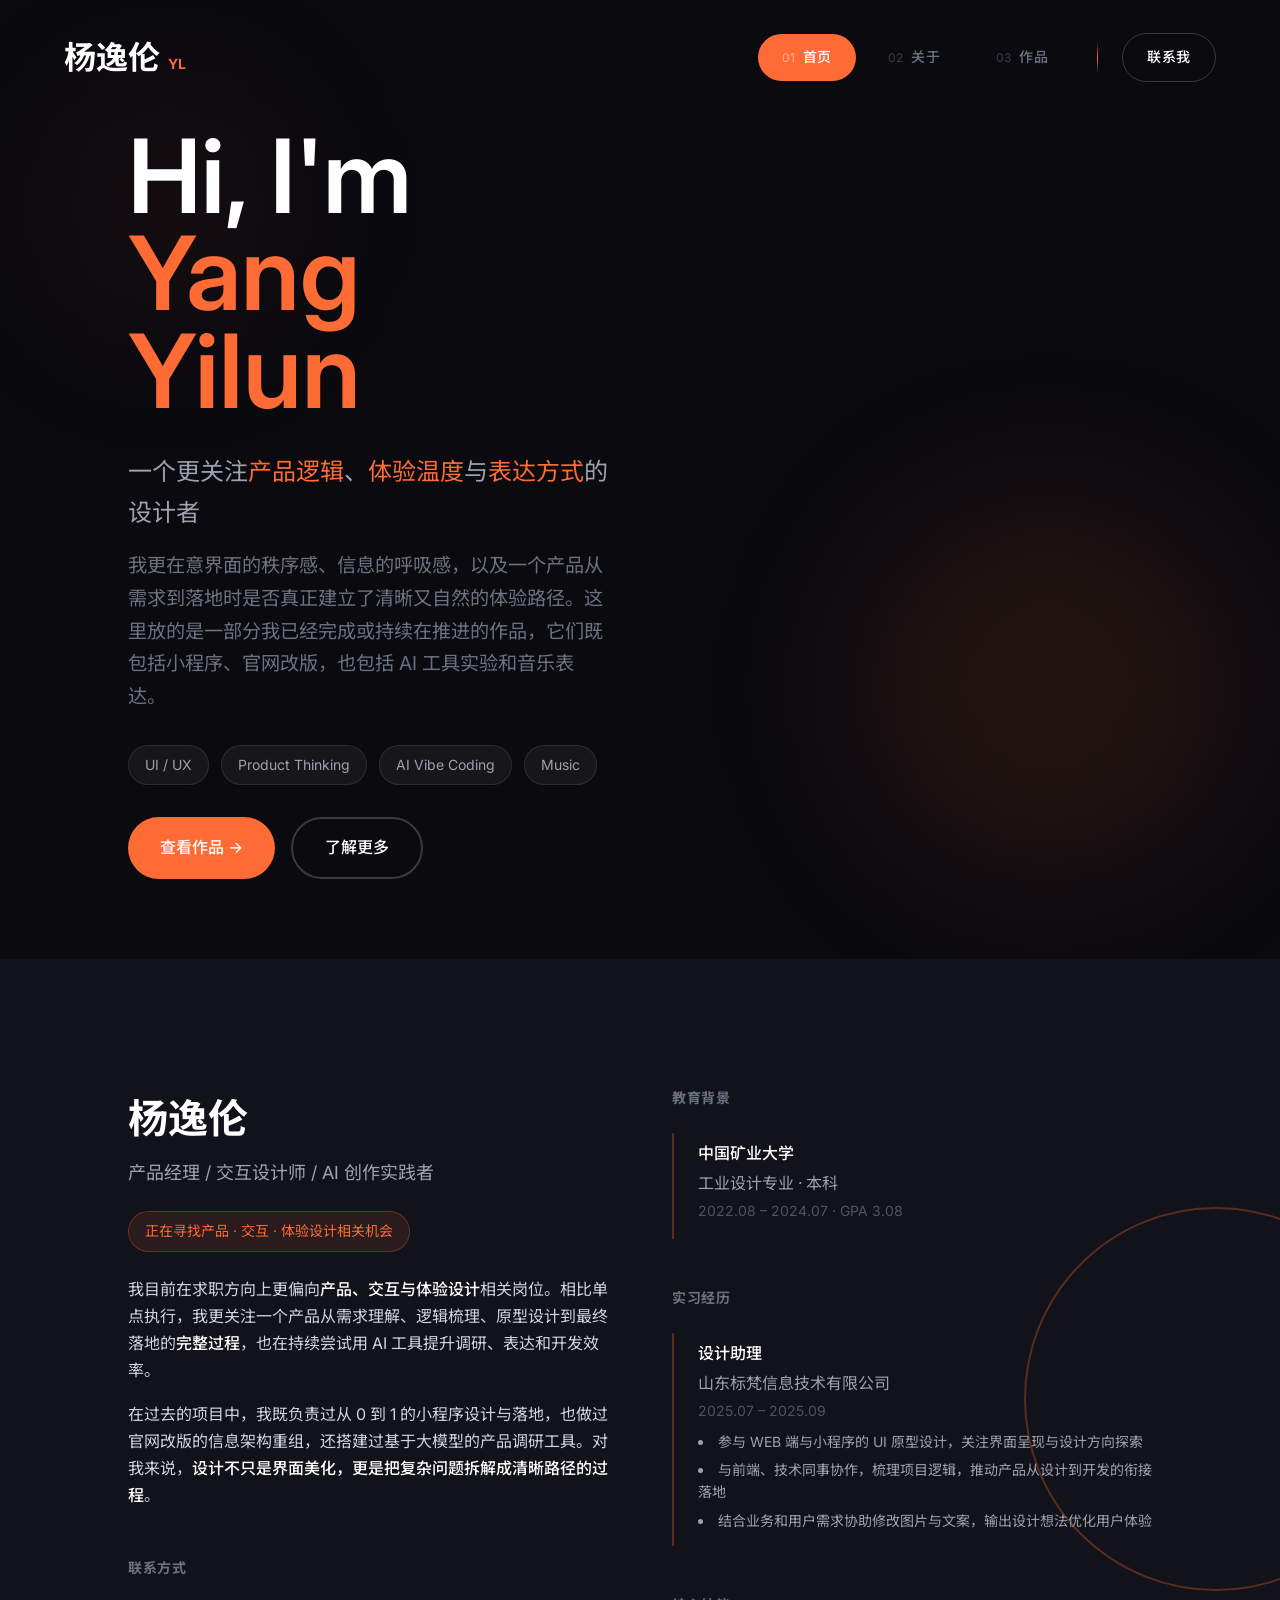
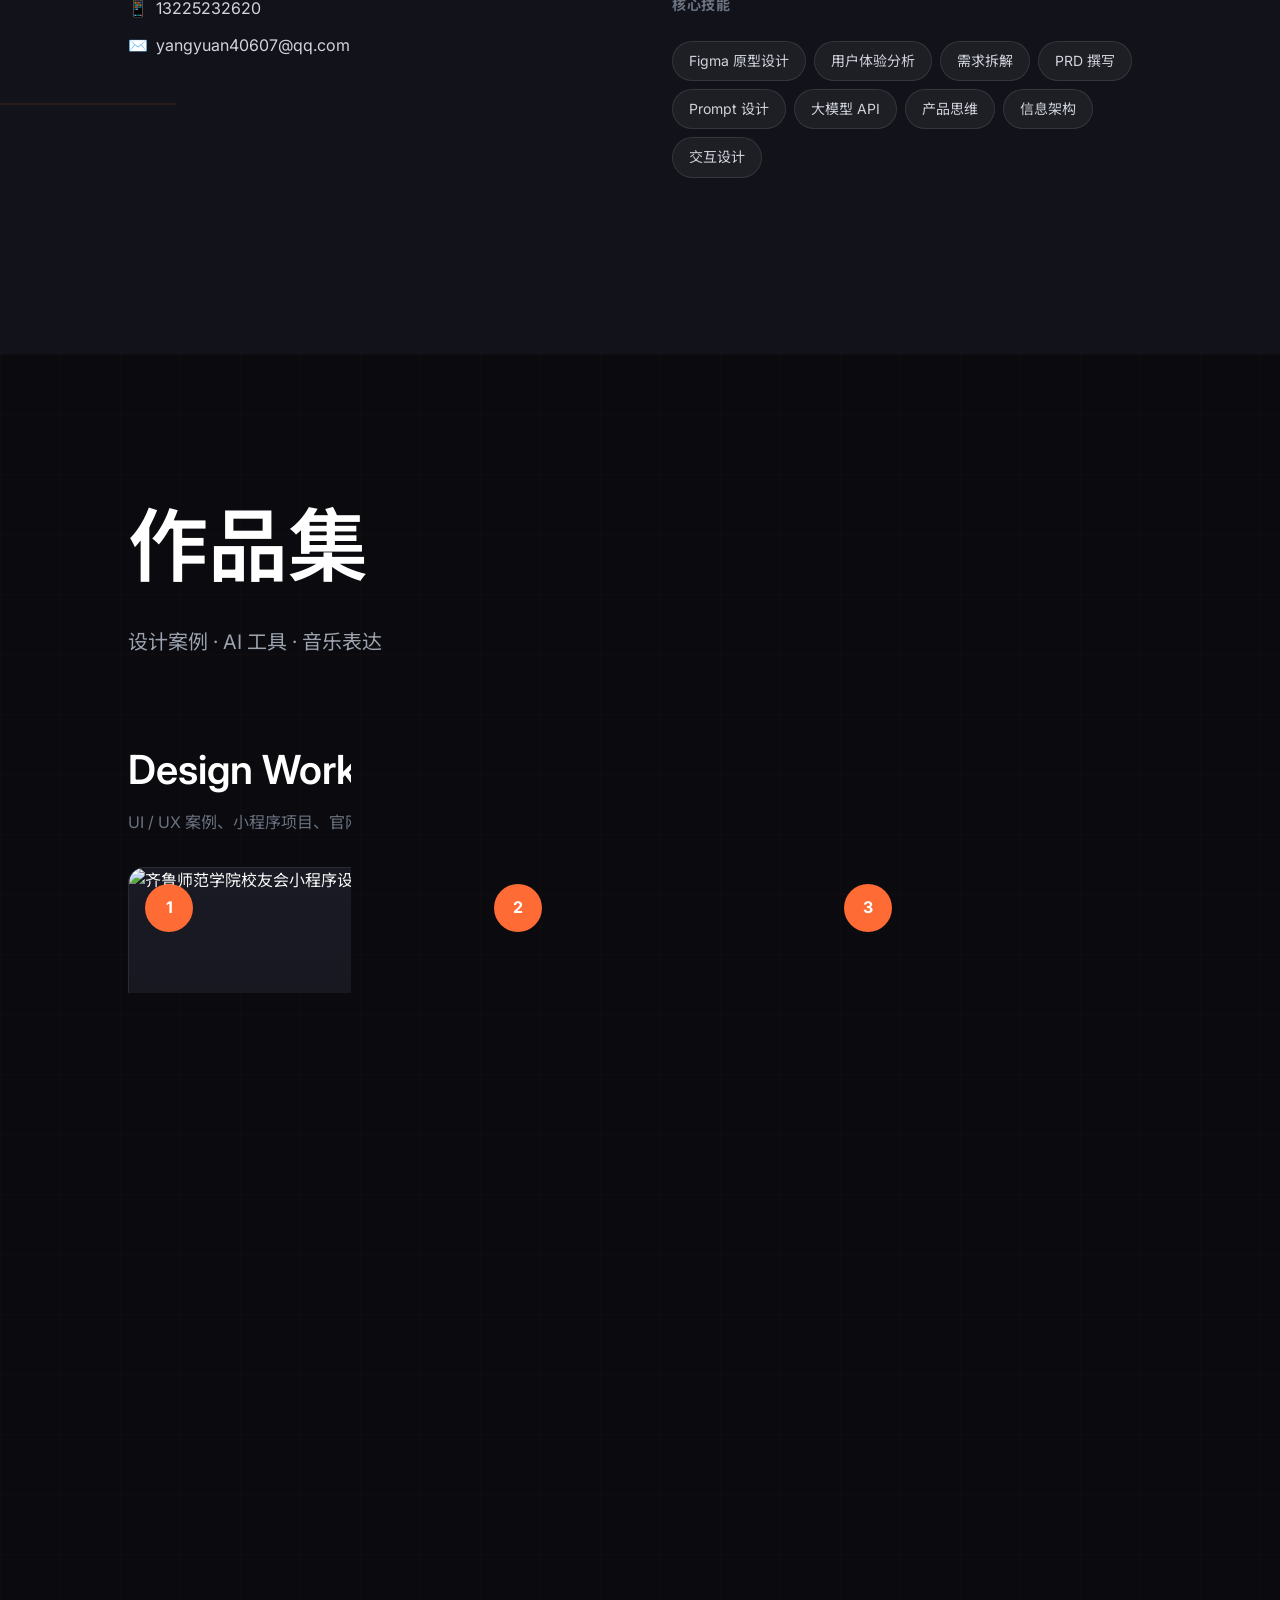
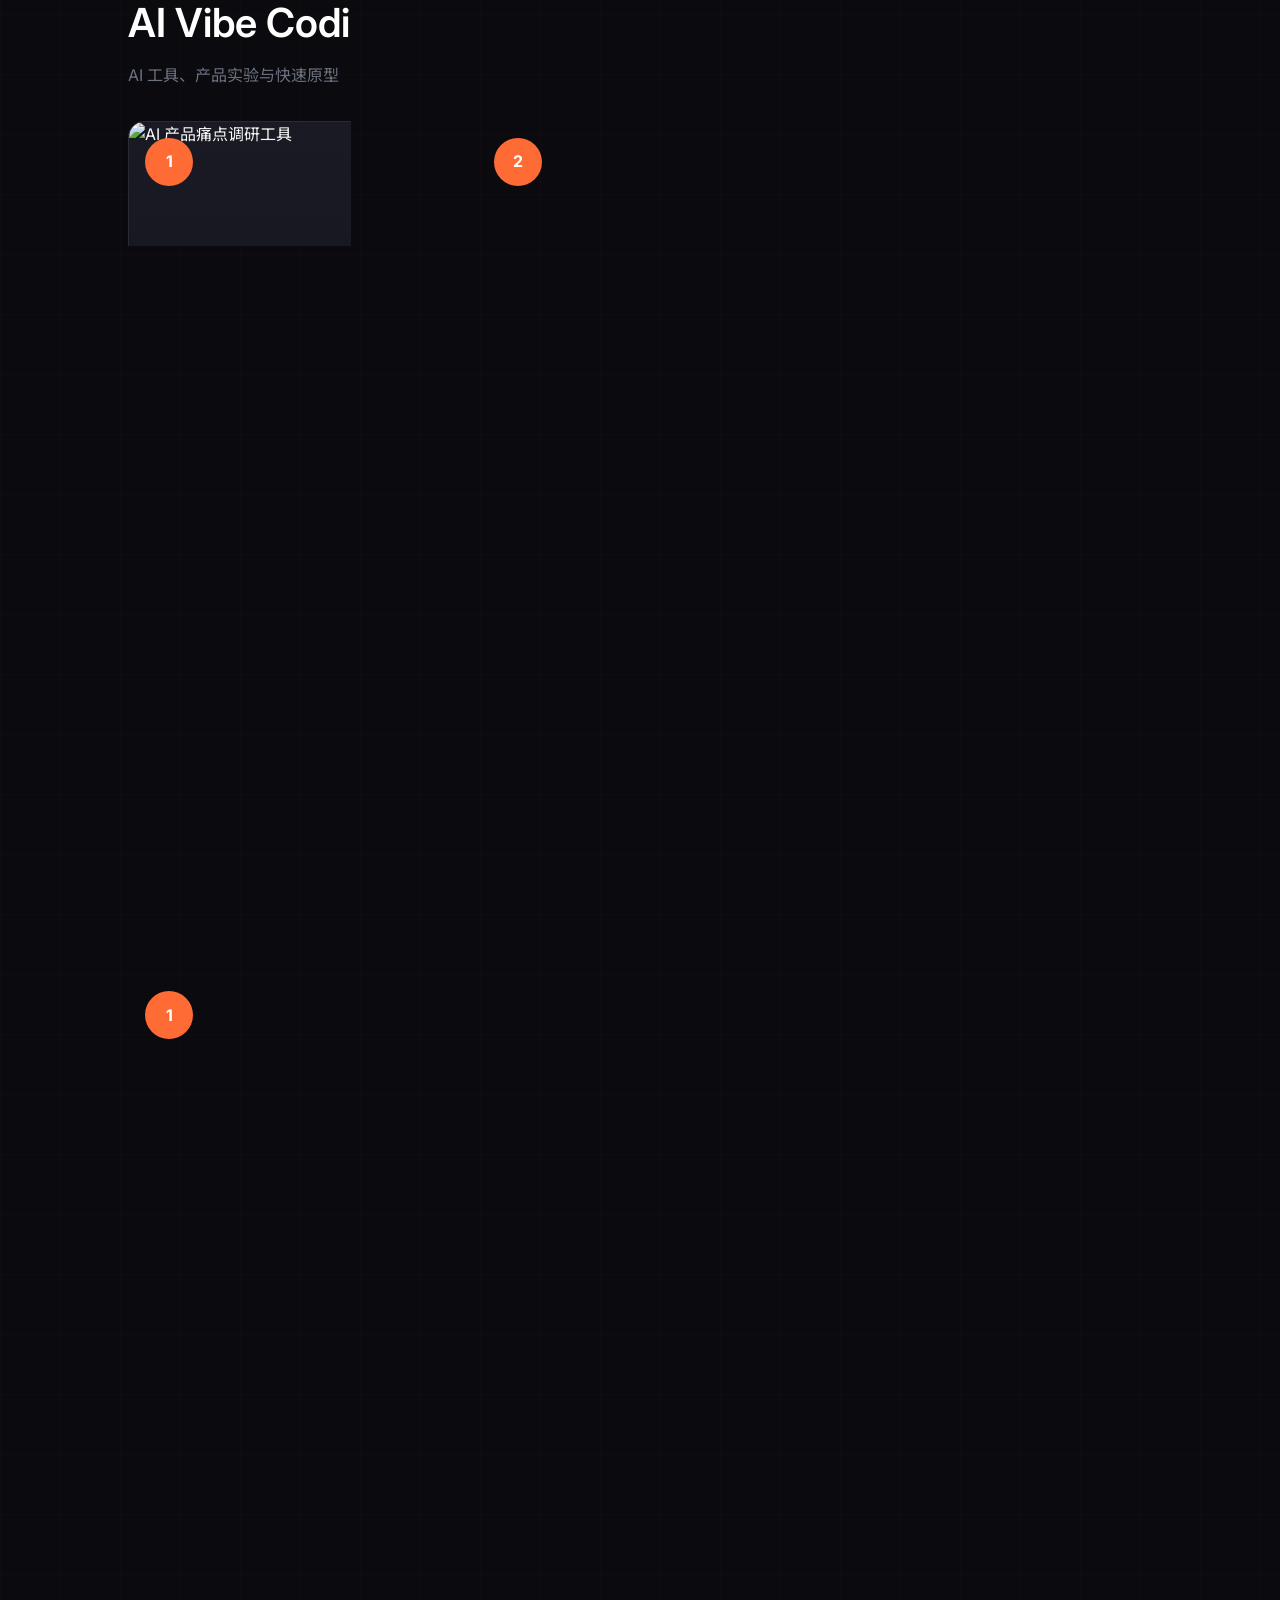
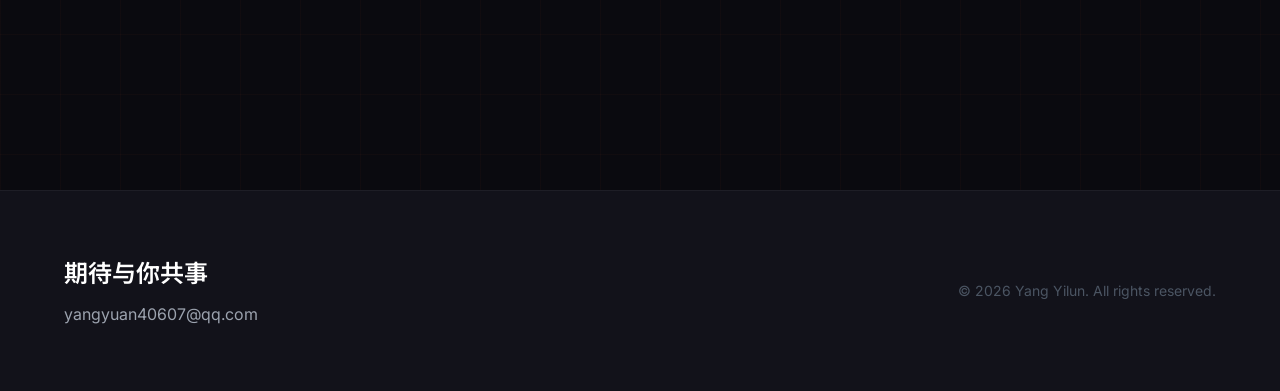
==== commit b5394e35: "Add files via upload" ====
--- a/index.html
+++ b/index.html
@@ -1,963 +1,1585 @@
 <!DOCTYPE html>
 <html lang="zh-CN">
 <head>
-  <meta charset="UTF-8" />
-  <meta name="viewport" content="width=device-width, initial-scale=1.0" />
-  <title>杨逸伦 | Portfolio</title>
-  <style>
-    :root {
-      --bg: #f4eadc;
-      --paper: #f8f1e7;
-      --card: #fdf8f2;
-      --ink: #3b2f2a;
-      --muted: #7a6255;
-      --accent: #b95c3b;
-      --accent-deep: #8e442a;
-      --line: #ceb59f;
-      --shadow: 0 10px 30px rgba(59, 47, 42, 0.12);
-      --radius-lg: 24px;
-      --radius-md: 18px;
-      --radius-sm: 12px;
-      --max-width: 1200px;
-    }
-
-    * { box-sizing: border-box; }
-    html { scroll-behavior: smooth; }
-
-    body {
-      margin: 0;
-      font-family: Georgia, "Times New Roman", "Noto Serif SC", serif;
-      color: var(--ink);
-      background:
-        radial-gradient(circle at top left, rgba(185, 92, 59, 0.10), transparent 28%),
-        radial-gradient(circle at top right, rgba(122, 98, 85, 0.08), transparent 20%),
-        linear-gradient(180deg, #f6ecdf 0%, #f2e6d7 100%);
-      line-height: 1.7;
-    }
-
-    a { color: inherit; text-decoration: none; }
-    img { display: block; max-width: 100%; }
-
-    .grain::before {
-      content: "";
-      position: fixed;
-      inset: 0;
-      pointer-events: none;
-      opacity: 0.08;
-      background-image:
-        radial-gradient(#3b2f2a 0.5px, transparent 0.5px),
-        radial-gradient(#3b2f2a 0.5px, transparent 0.5px);
-      background-position: 0 0, 12px 12px;
-      background-size: 24px 24px;
-      z-index: 0;
-    }
-
-    .page {
-      position: relative;
-      z-index: 1;
-    }
-
-    .container {
-      width: min(var(--max-width), calc(100% - 32px));
-      margin: 0 auto;
-    }
-
-    .topbar {
-      position: sticky;
-      top: 0;
-      z-index: 20;
-      backdrop-filter: blur(8px);
-      background: rgba(248, 241, 231, 0.84);
-      border-bottom: 1px solid rgba(206, 181, 159, 0.7);
-    }
-
-    .nav {
-      display: flex;
-      justify-content: space-between;
-      align-items: center;
-      gap: 20px;
-      padding: 14px 0;
-    }
-
-    .brand {
-      display: inline-flex;
-      align-items: center;
-      gap: 10px;
-      font-size: 0.95rem;
-      letter-spacing: 0.08em;
-      text-transform: uppercase;
-    }
-
-    .nav-links {
-      display: flex;
-      flex-wrap: wrap;
-      gap: 10px;
-    }
-
-    .nav-links a {
-      padding: 8px 14px;
-      border-radius: 999px;
-      border: 1px solid transparent;
-      color: var(--muted);
-      transition: 0.25s ease;
-      font-size: 0.95rem;
-    }
-
-    .nav-links a:hover {
-      border-color: var(--line);
-      background: rgba(255, 255, 255, 0.42);
-      color: var(--ink);
-    }
-
-    section { padding: 56px 0; }
-
-    .hero {
-      min-height: calc(100vh - 68px);
-      display: flex;
-      align-items: center;
-      padding: 48px 0 72px;
-    }
-
-    .hero-grid {
-      display: grid;
-      grid-template-columns: 1.2fr 0.8fr;
-      gap: 28px;
-      align-items: stretch;
-    }
-
-    .panel {
-      background: rgba(253, 248, 242, 0.88);
-      border: 1.5px solid var(--line);
-      border-radius: var(--radius-lg);
-      box-shadow: var(--shadow);
-    }
-
-    .hero-copy {
-      padding: 42px;
-      display: flex;
-      flex-direction: column;
-      justify-content: center;
-    }
-
-    .eyebrow {
-      font-size: 0.9rem;
-      text-transform: uppercase;
-      letter-spacing: 0.18em;
-      color: var(--accent-deep);
-      margin-bottom: 12px;
-    }
-
-    h1, h2, h3, h4, p { margin: 0; }
-
-    .hero h1 {
-      font-size: clamp(2.5rem, 6vw, 5rem);
-      line-height: 1.15;
-      margin-bottom: 20px;
-      letter-spacing: -0.03em;
-    }
-
-    .hero-lead {
-      font-size: 1.08rem;
-      color: var(--muted);
-      max-width: 640px;
-      margin-bottom: 28px;
-    }
-
-    .accent-text {
-      color: var(--accent);
-      font-style: italic;
-    }
-
-    .hero-actions {
-      display: flex;
-      flex-wrap: wrap;
-      gap: 12px;
-      margin-bottom: 26px;
-    }
-
-    .btn {
-      display: inline-flex;
-      align-items: center;
-      justify-content: center;
-      gap: 8px;
-      padding: 12px 18px;
-      border-radius: 999px;
-      border: 1.5px solid var(--ink);
-      background: transparent;
-      color: var(--ink);
-      font-size: 0.98rem;
-      cursor: pointer;
-      transition: transform 0.2s ease, background 0.2s ease, color 0.2s ease;
-    }
-
-    .btn:hover {
-      transform: translateY(-1px);
-      background: var(--ink);
-      color: #fffaf4;
-    }
-
-    .btn-primary {
-      background: var(--accent);
-      color: #fff8f2;
-      border-color: var(--accent);
-    }
-
-    .btn-primary:hover {
-      background: var(--accent-deep);
-      border-color: var(--accent-deep);
-      color: #fff8f2;
-    }
-
-    .hero-notes {
-      display: flex;
-      flex-wrap: wrap;
-      gap: 10px;
-    }
-
-    .note-chip {
-      padding: 10px 14px;
-      border-radius: 999px;
-      background: rgba(185, 92, 59, 0.08);
-      color: var(--ink);
-      border: 1px solid rgba(185, 92, 59, 0.18);
-      font-size: 0.92rem;
-    }
-
-    .hero-card {
-      padding: 26px;
-      display: flex;
-      flex-direction: column;
-      justify-content: space-between;
-      gap: 18px;
-      background: linear-gradient(145deg, rgba(255,255,255,0.35), rgba(255,255,255,0.05)), var(--paper);
-    }
-
-    .stamp {
-      align-self: flex-start;
-      padding: 8px 14px;
-      border-radius: 999px;
-      border: 1px dashed var(--accent);
-      color: var(--accent-deep);
-      font-size: 0.92rem;
-      transform: rotate(-5deg);
-      background: rgba(185, 92, 59, 0.06);
-    }
-
-    .hero-quote {
-      font-size: 1.25rem;
-      line-height: 1.55;
-    }
-
-    .mini-grid {
-      display: grid;
-      grid-template-columns: repeat(2, minmax(0, 1fr));
-      gap: 12px;
-    }
-
-    .mini-card {
-      padding: 16px;
-      border-radius: var(--radius-md);
-      border: 1px solid var(--line);
-      background: rgba(255,255,255,0.45);
-    }
-
-    .mini-label {
-      display: block;
-      font-size: 0.85rem;
-      text-transform: uppercase;
-      letter-spacing: 0.12em;
-      color: var(--muted);
-      margin-bottom: 6px;
-    }
-
-    .mini-value { font-size: 1rem; }
-
-    .section-head {
-      display: flex;
-      flex-direction: column;
-      gap: 10px;
-      margin-bottom: 28px;
-    }
-
-    .section-head h2 {
-      font-size: clamp(2rem, 4vw, 3rem);
-      line-height: 1;
-      letter-spacing: -0.03em;
-    }
-
-    .section-head p {
-      color: var(--muted);
-      max-width: 760px;
-      font-size: 1.02rem;
-    }
-
-    .about-grid {
-      display: grid;
-      grid-template-columns: 0.9fr 1.1fr;
-      gap: 24px;
-      align-items: start;
-    }
-
-    .profile-card,
-    .resume-card,
-    .work-card {
-      padding: 28px;
-    }
-
-    .profile-card {
-      position: sticky;
-      top: 92px;
-    }
-
-    .profile-name {
-      font-size: 2rem;
-      margin-bottom: 8px;
-    }
-
-    .profile-role {
-      color: var(--accent-deep);
-      font-size: 1rem;
-      margin-bottom: 16px;
-    }
-
-    .profile-text {
-      color: var(--muted);
-      margin-bottom: 22px;
-    }
-
-    .tag-list,
-    .contact-list,
-    .skill-list {
-      display: flex;
-      flex-wrap: wrap;
-      gap: 10px;
-    }
-
-    .tag,
-    .contact-pill,
-    .skill-pill {
-      padding: 8px 12px;
-      border-radius: 999px;
-      border: 1px solid var(--line);
-      background: rgba(255,255,255,0.5);
-      font-size: 0.92rem;
-    }
-
-    .resume-card {
-      display: grid;
-      gap: 18px;
-    }
-
-    .resume-block {
-      padding-bottom: 18px;
-      border-bottom: 1px dashed var(--line);
-    }
-
-    .resume-block:last-child {
-      border-bottom: none;
-      padding-bottom: 0;
-    }
-
-    .resume-block h3 {
-      font-size: 1.15rem;
-      margin-bottom: 12px;
-    }
-
-    .resume-item + .resume-item { margin-top: 16px; }
-
-    .item-head {
-      display: flex;
-      justify-content: space-between;
-      gap: 16px;
-      flex-wrap: wrap;
-      margin-bottom: 4px;
-      font-size: 1rem;
-    }
-
-    .item-head strong { font-size: 1.02rem; }
-    .item-meta { color: var(--muted); font-size: 0.95rem; }
-
-    .resume-item ul {
-      margin: 8px 0 0;
-      padding-left: 18px;
-      color: var(--muted);
-    }
-
-    .resume-item li + li { margin-top: 4px; }
-
-    .works-layout {
-      display: flex;
-      flex-direction: column;
-      gap: 32px;
-    }
-
-    .work-card {
-      display: flex;
-      flex-direction: column;
-      gap: 20px;
-    }
-
-    .work-top {
-      display: flex;
-      justify-content: space-between;
-      gap: 16px;
-      align-items: flex-start;
-    }
-
-    .work-title h3 {
-      font-size: 1.6rem;
-      margin-bottom: 6px;
-    }
-
-    .work-title p { color: var(--muted); }
-
-    .count-badge {
-      min-width: 56px;
-      padding: 8px 12px;
-      border-radius: 999px;
-      background: rgba(185, 92, 59, 0.08);
-      border: 1px solid rgba(185, 92, 59, 0.24);
-      text-align: center;
-      font-size: 0.95rem;
-      color: var(--accent-deep);
-    }
-
-    .card-stack {
-      display: grid;
-      gap: 14px;
-    }
-
-    .project-card {
-      display: grid;
-      grid-template-columns: 112px 1fr;
-      gap: 14px;
-      padding: 14px;
-      border-radius: var(--radius-md);
-      border: 1px solid var(--line);
-      background: rgba(255,255,255,0.48);
-      transition: 0.25s ease;
-    }
-
-    .project-card:hover {
-      transform: translateY(-3px);
-      box-shadow: 0 8px 20px rgba(59, 47, 42, 0.08);
-    }
-
-    .cover {
-      aspect-ratio: 4 / 5;
-      border-radius: 14px;
-      border: 1px solid var(--line);
-      background:
-        linear-gradient(145deg, rgba(185, 92, 59, 0.22), rgba(255,255,255,0.2)),
-        repeating-linear-gradient(
-          135deg,
-          rgba(59, 47, 42, 0.06),
-          rgba(59, 47, 42, 0.06) 8px,
-          transparent 8px,
-          transparent 16px
-        ),
-        #ead7c4;
-      display: flex;
-      align-items: flex-end;
-      justify-content: flex-start;
-      padding: 12px;
-      color: #fff8f2;
-      font-size: 0.88rem;
-      letter-spacing: 0.06em;
-      text-transform: uppercase;
-      overflow: hidden;
-    }
-
-    .cover img {
-      width: 100%;
-      height: 100%;
-      object-fit: cover;
-      border-radius: 10px;
-    }
-
-    .project-info {
-      display: flex;
-      flex-direction: column;
-      gap: 10px;
-      min-width: 0;
-    }
-
-    .project-info h4 {
-      font-size: 1.06rem;
-      line-height: 1.3;
-    }
-
-    .project-info p {
-      color: var(--muted);
-      font-size: 0.96rem;
-      line-height: 1.6;
-    }
-
-    .project-tags {
-      display: flex;
-      flex-wrap: wrap;
-      gap: 8px;
-    }
-
-    .project-tag {
-      font-size: 0.82rem;
-      padding: 6px 10px;
-      border-radius: 999px;
-      background: rgba(59, 47, 42, 0.05);
-      border: 1px solid rgba(59, 47, 42, 0.08);
-      color: var(--muted);
-    }
-
-    .project-actions {
-      display: flex;
-      flex-wrap: wrap;
-      gap: 10px;
-      margin-top: auto;
-    }
-
-    .project-link {
-      display: inline-flex;
-      align-items: center;
-      gap: 8px;
-      font-size: 0.95rem;
-      color: var(--accent-deep);
-      padding: 10px 14px;
-      border-radius: 999px;
-      background: rgba(185, 92, 59, 0.08);
-      border: 1px solid rgba(185, 92, 59, 0.18);
-      transition: 0.2s ease;
-    }
-
-    .project-link:hover {
-      background: rgba(185, 92, 59, 0.14);
-    }
-
-    .footer {
-      padding: 32px 0 56px;
-      color: var(--muted);
-      font-size: 0.95rem;
-    }
-
-    @media (max-width: 980px) {
-      .hero-grid,
-      .about-grid { grid-template-columns: 1fr; }
-      .profile-card { position: static; }
-    }
-
-    @media (max-width: 640px) {
-      .container { width: min(var(--max-width), calc(100% - 20px)); }
-      .nav { align-items: flex-start; flex-direction: column; }
-      .hero-copy,
-      .hero-card,
-      .profile-card,
-      .resume-card,
-      .work-card { padding: 22px; }
-      .project-card { grid-template-columns: 1fr; }
-      .cover { aspect-ratio: 16 / 9; }
-      .mini-grid { grid-template-columns: 1fr; }
-    }
-  </style>
+    <meta charset="UTF-8">
+    <meta name="viewport" content="width=device-width, initial-scale=1.0">
+    <title>杨逸伦 - 产品设计师作品集</title>
+    <meta name="description" content="杨逸伦的个人作品集 - 产品经理、交互设计师、AI创作实践者">
+
+    <!-- Fonts -->
+    <link rel="preconnect" href="https://fonts.googleapis.com">
+    <link rel="preconnect" href="https://fonts.gstatic.com" crossorigin>
+    <link href="https://fonts.googleapis.com/css2?family=Inter:wght@400;500;600;700;800&family=Noto+Sans+SC:wght@400;500;600;700;900&display=swap" rel="stylesheet">
+
+    <style>
+        /* Reset & Base Styles */
+        * {
+            margin: 0;
+            padding: 0;
+            box-sizing: border-box;
+        }
+
+        :root {
+            --primary: #ff6b35;
+            --primary-light: #ff8555;
+            --bg-dark: #0a0a0f;
+            --bg-card: #12121a;
+            --text-white: #ffffff;
+            --text-gray-300: #d1d5db;
+            --text-gray-400: #9ca3af;
+            --text-gray-500: #6b7280;
+            --text-gray-600: #4b5563;
+        }
+
+        html {
+            scroll-behavior: smooth;
+            font-size: 16px;
+        }
+
+        body {
+            font-family: 'Inter', 'Noto Sans SC', -apple-system, BlinkMacSystemFont, 'Segoe UI', 'Microsoft YaHei', sans-serif;
+            background: var(--bg-dark);
+            color: var(--text-white);
+            line-height: 1.6;
+            overflow-x: hidden;
+        }
+
+        /* Progress Bar */
+        #scroll-progress {
+            position: fixed;
+            top: 0;
+            left: 0;
+            height: 1px;
+            background: linear-gradient(to right, var(--primary), var(--primary-light), var(--primary));
+            z-index: 1000;
+            transform-origin: left;
+            box-shadow: 0 0 20px rgba(255, 107, 53, 0.5);
+        }
+
+        /* Navigation */
+        nav {
+            position: fixed;
+            top: 0;
+            left: 0;
+            right: 0;
+            z-index: 999;
+            transition: all 0.5s;
+        }
+
+        nav.scrolled {
+            background: rgba(10, 10, 15, 0.9);
+            backdrop-filter: blur(20px);
+            border-bottom: 1px solid rgba(255, 255, 255, 0.05);
+        }
+
+        .nav-container {
+            max-width: 1800px;
+            margin: 0 auto;
+            padding: 2rem clamp(2rem, 5vw, 6rem);
+            display: flex;
+            justify-content: space-between;
+            align-items: center;
+        }
+
+        .logo {
+            font-size: clamp(1.5rem, 3vw, 2rem);
+            font-weight: 700;
+            display: flex;
+            align-items: baseline;
+            gap: 0.5rem;
+            cursor: pointer;
+            transition: transform 0.3s;
+        }
+
+        .logo:hover {
+            transform: scale(1.05);
+        }
+
+        .logo-accent {
+            color: var(--primary);
+            font-size: 0.875rem;
+            animation: pulse 2s infinite;
+        }
+
+        @keyframes pulse {
+            0%, 100% { opacity: 1; }
+            50% { opacity: 0.5; }
+        }
+
+        .nav-menu {
+            display: flex;
+            gap: 0.5rem;
+            align-items: center;
+        }
+
+        .nav-item {
+            position: relative;
+            padding: 0.75rem 1.5rem;
+            color: var(--text-gray-500);
+            text-decoration: none;
+            border-radius: 9999px;
+            transition: all 0.3s;
+            display: flex;
+            align-items: baseline;
+            gap: 0.5rem;
+        }
+
+        .nav-item.active {
+            color: var(--text-white);
+            background: var(--primary);
+        }
+
+        .nav-item:hover:not(.active) {
+            background: rgba(255, 255, 255, 0.05);
+        }
+
+        .nav-num {
+            font-size: 0.75rem;
+            opacity: 0.5;
+        }
+
+        .nav-label {
+            font-size: 0.875rem;
+            text-transform: uppercase;
+            letter-spacing: 0.05em;
+            font-weight: 500;
+        }
+
+        .nav-separator {
+            width: 1px;
+            height: 2rem;
+            background: linear-gradient(to bottom, transparent, var(--primary), transparent);
+            margin: 0 1rem;
+            animation: scaleY 2s infinite;
+        }
+
+        @keyframes scaleY {
+            0%, 100% { transform: scaleY(1); }
+            50% { transform: scaleY(1.5); }
+        }
+
+        .contact-btn {
+            padding: 0.75rem 1.5rem;
+            border: 1px solid rgba(255, 255, 255, 0.2);
+            border-radius: 9999px;
+            color: var(--text-white);
+            text-decoration: none;
+            font-size: 0.875rem;
+            letter-spacing: 0.05em;
+            font-weight: 500;
+            transition: all 0.3s;
+            position: relative;
+            overflow: hidden;
+        }
+
+        .contact-btn::before {
+            content: '';
+            position: absolute;
+            inset: 0;
+            background: var(--primary);
+            transform: translateX(-100%);
+            transition: transform 0.3s;
+        }
+
+        .contact-btn:hover::before {
+            transform: translateX(0);
+        }
+
+        .contact-btn span {
+            position: relative;
+            z-index: 1;
+        }
+
+        /* Mobile Menu */
+        .mobile-toggle {
+            display: none;
+            width: 3rem;
+            height: 3rem;
+            border: 1px solid rgba(255, 255, 255, 0.2);
+            border-radius: 50%;
+            align-items: center;
+            justify-content: center;
+            background: none;
+            color: white;
+            cursor: pointer;
+        }
+
+        .mobile-menu {
+            display: none;
+            position: fixed;
+            inset: 0;
+            background: var(--bg-dark);
+            z-index: 998;
+            flex-direction: column;
+            justify-content: center;
+            align-items: center;
+            gap: 2rem;
+        }
+
+        .mobile-menu.active {
+            display: flex;
+        }
+
+        .mobile-menu-item {
+            text-align: center;
+        }
+
+        .mobile-menu-num {
+            font-size: 0.875rem;
+            color: var(--text-gray-500);
+            margin-bottom: 0.5rem;
+        }
+
+        .mobile-menu-label {
+            font-size: 2.5rem;
+            font-weight: 600;
+            color: var(--text-white);
+            text-decoration: none;
+        }
+
+        .mobile-menu-label.active {
+            color: var(--primary);
+        }
+
+        /* Container */
+        .container {
+            max-width: 1800px;
+            margin: 0 auto;
+            padding: 0 clamp(2rem, 5vw, 6rem);
+        }
+
+        /* Hero Section */
+        #home {
+            min-height: 100vh;
+            display: flex;
+            align-items: center;
+            padding: 8rem clamp(2rem, 5vw, 6rem) 5rem;
+            position: relative;
+        }
+
+        .hero-grid {
+            display: grid;
+            grid-template-columns: 1fr;
+            gap: 4rem;
+            align-items: center;
+            position: relative;
+            z-index: 10;
+        }
+
+        .hero-content {
+            animation: fadeInUp 0.8s ease-out 0.8s both;
+        }
+
+        .hero-title {
+            font-size: clamp(3rem, 8vw, 7rem);
+            line-height: 0.95;
+            font-weight: 600;
+            margin-bottom: 2rem;
+        }
+
+        .hero-title-accent {
+            color: var(--primary);
+        }
+
+        .hero-subtitle {
+            font-size: clamp(1.125rem, 2vw, 1.5rem);
+            color: var(--text-gray-400);
+            max-width: 48rem;
+            margin-bottom: 1rem;
+            line-height: 1.7;
+        }
+
+        .hero-subtitle .accent {
+            color: var(--primary);
+        }
+
+        .hero-description {
+            font-size: clamp(1rem, 1.5vw, 1.25rem);
+            color: var(--text-gray-500);
+            max-width: 48rem;
+            margin-bottom: 2rem;
+            line-height: 1.7;
+        }
+
+        .hero-tags {
+            display: flex;
+            flex-wrap: wrap;
+            gap: 0.75rem;
+            margin-bottom: 2rem;
+        }
+
+        .tag {
+            padding: 0.5rem 1rem;
+            background: rgba(255, 255, 255, 0.05);
+            border: 1px solid rgba(255, 255, 255, 0.1);
+            border-radius: 9999px;
+            font-size: 0.875rem;
+            color: var(--text-gray-400);
+        }
+
+        .hero-buttons {
+            display: flex;
+            gap: 1rem;
+            flex-wrap: wrap;
+        }
+
+        .btn {
+            padding: 1rem 2rem;
+            border-radius: 9999px;
+            font-weight: 500;
+            text-decoration: none;
+            transition: all 0.3s;
+            display: inline-flex;
+            align-items: center;
+            gap: 0.5rem;
+        }
+
+        .btn-primary {
+            background: var(--primary);
+            color: white;
+        }
+
+        .btn-primary:hover {
+            background: var(--primary-light);
+            transform: scale(1.05);
+        }
+
+        .btn-secondary {
+            border: 2px solid rgba(255, 255, 255, 0.2);
+            color: white;
+        }
+
+        .btn-secondary:hover {
+            background: rgba(255, 255, 255, 0.05);
+            transform: scale(1.05);
+        }
+
+        /* Floating Background */
+        .float-bg {
+            position: absolute;
+            border-radius: 50%;
+            filter: blur(80px);
+            animation: float 8s ease-in-out infinite;
+        }
+
+        .float-bg-1 {
+            top: 5rem;
+            left: 2.5rem;
+            width: 16rem;
+            height: 16rem;
+            background: rgba(255, 107, 53, 0.05);
+        }
+
+        .float-bg-2 {
+            bottom: 5rem;
+            right: 2.5rem;
+            width: 24rem;
+            height: 24rem;
+            background: rgba(255, 107, 53, 0.1);
+            animation-delay: -4s;
+            animation-duration: 10s;
+        }
+
+        @keyframes float {
+            0%, 100% { transform: translateY(0) scale(1); }
+            50% { transform: translateY(30px) scale(1.1); }
+        }
+
+        /* About Section */
+        #about {
+            padding: 8rem clamp(2rem, 5vw, 6rem);
+            background: var(--bg-card);
+            position: relative;
+            overflow: hidden;
+        }
+
+        .about-grid {
+            display: grid;
+            grid-template-columns: 1fr;
+            gap: 4rem;
+        }
+
+        .about-header {
+            margin-bottom: 1.5rem;
+        }
+
+        .about-name {
+            font-size: clamp(2rem, 4vw, 2.5rem);
+            font-weight: 700;
+            margin-bottom: 0.5rem;
+        }
+
+        .about-role {
+            font-size: 1.125rem;
+            color: var(--text-gray-400);
+        }
+
+        .about-badge {
+            display: inline-block;
+            padding: 0.5rem 1rem;
+            background: rgba(255, 107, 53, 0.1);
+            border: 1px solid rgba(255, 107, 53, 0.3);
+            border-radius: 9999px;
+            color: var(--primary);
+            font-size: 0.875rem;
+            margin-bottom: 1.5rem;
+        }
+
+        .about-text {
+            color: var(--text-gray-300);
+            line-height: 1.7;
+            margin-bottom: 1rem;
+        }
+
+        .about-text .highlight {
+            color: white;
+            font-weight: 500;
+        }
+
+        .contact-info {
+            padding-top: 2rem;
+        }
+
+        .contact-info h3 {
+            font-size: 0.875rem;
+            color: var(--text-gray-500);
+            letter-spacing: 0.05em;
+            margin-bottom: 1rem;
+        }
+
+        .contact-link {
+            display: flex;
+            align-items: center;
+            gap: 0.5rem;
+            color: var(--text-gray-300);
+            text-decoration: none;
+            margin-bottom: 0.75rem;
+            transition: all 0.3s;
+        }
+
+        .contact-link:hover {
+            color: var(--primary);
+            transform: translateX(5px);
+        }
+
+        .resume-section {
+            margin-bottom: 3rem;
+        }
+
+        .resume-section h3 {
+            font-size: 0.875rem;
+            color: var(--text-gray-500);
+            letter-spacing: 0.05em;
+            margin-bottom: 1.5rem;
+        }
+
+        .resume-item {
+            border-left: 2px solid rgba(255, 107, 53, 0.3);
+            padding-left: 1.5rem;
+            padding-top: 0.5rem;
+            padding-bottom: 0.5rem;
+            margin-bottom: 1.5rem;
+            transition: all 0.3s;
+        }
+
+        .resume-item:hover {
+            border-color: rgba(255, 107, 53, 0.8);
+            transform: translateX(5px);
+        }
+
+        .resume-item-title {
+            color: white;
+            font-weight: 500;
+            margin-bottom: 0.25rem;
+        }
+
+        .resume-item-company {
+            color: var(--text-gray-400);
+            margin-bottom: 0.25rem;
+        }
+
+        .resume-item-period {
+            font-size: 0.875rem;
+            color: var(--text-gray-600);
+            margin-bottom: 0.5rem;
+        }
+
+        .resume-item ul {
+            font-size: 0.875rem;
+            color: var(--text-gray-400);
+            list-style-position: inside;
+        }
+
+        .resume-item li {
+            margin-bottom: 0.375rem;
+        }
+
+        .skills-grid {
+            display: flex;
+            flex-wrap: wrap;
+            gap: 0.5rem;
+        }
+
+        .skill-tag {
+            padding: 0.5rem 1rem;
+            background: rgba(255, 255, 255, 0.05);
+            border: 1px solid rgba(255, 255, 255, 0.1);
+            border-radius: 9999px;
+            font-size: 0.875rem;
+            color: var(--text-gray-300);
+            transition: all 0.3s;
+            cursor: default;
+        }
+
+        .skill-tag:hover {
+            transform: scale(1.05);
+            background: rgba(255, 107, 53, 0.1);
+            border-color: rgba(255, 107, 53, 0.5);
+        }
+
+        /* Works Section */
+        #works {
+            padding: 8rem clamp(2rem, 5vw, 6rem);
+            background: var(--bg-dark);
+            position: relative;
+            overflow: hidden;
+        }
+
+        .works-header {
+            margin-bottom: 5rem;
+        }
+
+        .works-title {
+            font-size: clamp(3rem, 7vw, 5rem);
+            font-weight: 600;
+            margin-bottom: 1rem;
+        }
+
+        .works-subtitle {
+            font-size: 1.25rem;
+            color: var(--text-gray-400);
+        }
+
+        .work-category {
+            margin-bottom: 6rem;
+        }
+
+        .category-header {
+            display: flex;
+            justify-content: space-between;
+            align-items: flex-end;
+            margin-bottom: 2rem;
+            flex-wrap: wrap;
+            gap: 1.5rem;
+        }
+
+        .category-title {
+            font-size: clamp(2rem, 4vw, 2.5rem);
+            font-weight: 600;
+            margin-bottom: 0.5rem;
+        }
+
+        .category-description {
+            color: var(--text-gray-500);
+        }
+
+        .carousel-controls {
+            display: flex;
+            align-items: center;
+            gap: 1rem;
+        }
+
+        .carousel-counter {
+            display: flex;
+            align-items: baseline;
+            gap: 0.25rem;
+            font-size: 0.875rem;
+        }
+
+        .counter-current {
+            color: var(--primary);
+            font-weight: 600;
+            font-variant-numeric: tabular-nums;
+        }
+
+        .counter-separator {
+            color: var(--text-gray-600);
+        }
+
+        .counter-total {
+            color: var(--text-gray-500);
+            font-variant-numeric: tabular-nums;
+        }
+
+        .carousel-btn {
+            width: 3rem;
+            height: 3rem;
+            border-radius: 50%;
+            background: rgba(255, 255, 255, 0.05);
+            border: 1px solid rgba(255, 255, 255, 0.1);
+            color: var(--text-gray-400);
+            display: flex;
+            align-items: center;
+            justify-content: center;
+            cursor: pointer;
+            transition: all 0.3s;
+        }
+
+        .carousel-btn:hover {
+            background: rgba(255, 107, 53, 0.1);
+            border-color: rgba(255, 107, 53, 0.5);
+            transform: scale(1.1);
+        }
+
+        .carousel-wrapper {
+            position: relative;
+            overflow: hidden;
+            margin: 0 -2rem;
+            padding: 0 2rem 2rem;
+        }
+
+        .carousel-track {
+            display: flex;
+            gap: 1.5rem;
+            transition: transform 0.6s cubic-bezier(0.33, 1, 0.68, 1);
+        }
+
+        .project-card {
+            flex: 0 0 calc(33.333% - 1rem);
+            min-width: 0;
+            height: 560px;
+            background: var(--bg-card);
+            border: 1px solid rgba(255, 255, 255, 0.1);
+            border-radius: 1rem;
+            overflow: hidden;
+            transition: all 0.3s;
+            cursor: pointer;
+            display: flex;
+            flex-direction: column;
+        }
+
+        .project-card:hover {
+            transform: translateY(-12px);
+            border-color: rgba(255, 107, 53, 0.5);
+        }
+
+        .project-image {
+            height: 18rem;
+            position: relative;
+            overflow: hidden;
+            background: #1a1a24;
+        }
+
+        .project-image img {
+            width: 100%;
+            height: 100%;
+            object-fit: cover;
+            transition: transform 0.8s cubic-bezier(0.33, 1, 0.68, 1);
+        }
+
+        .project-card:hover .project-image img {
+            transform: scale(1.15);
+        }
+
+        .project-image::after {
+            content: '';
+            position: absolute;
+            inset: 0;
+            background: linear-gradient(to top, var(--bg-card) 0%, rgba(18, 18, 26, 0.4) 50%, transparent 100%);
+            opacity: 0.7;
+        }
+
+        .project-badge {
+            position: absolute;
+            top: 1rem;
+            left: 1rem;
+            width: 3rem;
+            height: 3rem;
+            border-radius: 50%;
+            background: var(--primary);
+            color: white;
+            display: flex;
+            align-items: center;
+            justify-content: center;
+            font-weight: 700;
+            z-index: 10;
+        }
+
+        .project-content {
+            padding: 1.5rem;
+            display: flex;
+            flex-direction: column;
+            gap: 1rem;
+            flex: 1;
+        }
+
+        .project-title {
+            font-size: 1.25rem;
+            font-weight: 600;
+            margin-bottom: 0.5rem;
+            display: -webkit-box;
+            -webkit-line-clamp: 2;
+            -webkit-box-orient: vertical;
+            overflow: hidden;
+        }
+
+        .project-card:hover .project-title {
+            color: var(--primary);
+        }
+
+        .project-description {
+            font-size: 0.875rem;
+            color: var(--text-gray-400);
+            display: -webkit-box;
+            -webkit-line-clamp: 2;
+            -webkit-box-orient: vertical;
+            overflow: hidden;
+        }
+
+        .project-tags {
+            display: flex;
+            flex-wrap: wrap;
+            gap: 0.5rem;
+            min-height: 2rem;
+        }
+
+        .project-tag {
+            padding: 0.25rem 0.75rem;
+            background: rgba(255, 255, 255, 0.05);
+            border: 1px solid rgba(255, 255, 255, 0.1);
+            border-radius: 9999px;
+            font-size: 0.75rem;
+            color: var(--text-gray-400);
+        }
+
+        .project-cta {
+            display: flex;
+            align-items: center;
+            gap: 0.5rem;
+            color: var(--primary);
+            font-size: 0.875rem;
+            margin-top: auto;
+        }
+
+        .carousel-dots {
+            display: flex;
+            justify-content: center;
+            gap: 0.5rem;
+            margin-top: 2rem;
+        }
+
+        .carousel-dot {
+            height: 4px;
+            width: 2rem;
+            background: rgba(255, 255, 255, 0.2);
+            border-radius: 9999px;
+            cursor: pointer;
+            transition: all 0.3s;
+        }
+
+        .carousel-dot:hover {
+            background: rgba(255, 255, 255, 0.4);
+        }
+
+        .carousel-dot.active {
+            width: 3rem;
+            background: var(--primary);
+        }
+
+        /* Footer */
+        footer {
+            padding: 4rem clamp(2rem, 5vw, 6rem);
+            background: var(--bg-card);
+            border-top: 1px solid rgba(255, 255, 255, 0.05);
+            position: relative;
+            overflow: hidden;
+        }
+
+        .footer-content {
+            max-width: 1800px;
+            margin: 0 auto;
+            display: flex;
+            justify-content: space-between;
+            align-items: center;
+            flex-wrap: wrap;
+            gap: 2rem;
+            position: relative;
+            z-index: 10;
+        }
+
+        .footer-cta h2 {
+            font-size: 1.5rem;
+            font-weight: 600;
+            margin-bottom: 0.5rem;
+            transition: color 0.3s;
+        }
+
+        .footer-cta h2:hover {
+            color: var(--primary);
+        }
+
+        .footer-email {
+            color: var(--text-gray-400);
+            text-decoration: none;
+            transition: all 0.3s;
+        }
+
+        .footer-email:hover {
+            color: var(--primary);
+            transform: translateX(5px);
+        }
+
+        .footer-copyright {
+            color: var(--text-gray-600);
+            font-size: 0.875rem;
+        }
+
+        /* Back to Top */
+        #back-to-top {
+            position: fixed;
+            bottom: 2rem;
+            right: 2rem;
+            width: 3.5rem;
+            height: 3.5rem;
+            background: var(--primary);
+            border-radius: 50%;
+            display: flex;
+            align-items: center;
+            justify-content: center;
+            color: white;
+            cursor: pointer;
+            z-index: 100;
+            box-shadow: 0 4px 20px rgba(255, 107, 53, 0.2);
+            opacity: 0;
+            transform: scale(0);
+            transition: all 0.3s;
+        }
+
+        #back-to-top.visible {
+            opacity: 1;
+            transform: scale(1);
+        }
+
+        #back-to-top:hover {
+            background: var(--primary-light);
+            transform: scale(1.1);
+        }
+
+        /* Animations */
+        @keyframes fadeInUp {
+            from {
+                opacity: 0;
+                transform: translateY(40px);
+            }
+            to {
+                opacity: 1;
+                transform: translateY(0);
+            }
+        }
+
+        .fade-in-up {
+            animation: fadeInUp 0.8s ease-out both;
+        }
+
+        .delay-1 { animation-delay: 0.1s; }
+        .delay-2 { animation-delay: 0.2s; }
+        .delay-3 { animation-delay: 0.3s; }
+        .delay-4 { animation-delay: 0.4s; }
+        .delay-5 { animation-delay: 0.5s; }
+
+        /* Responsive */
+        @media (min-width: 768px) {
+            .about-grid {
+                grid-template-columns: 1fr 1fr;
+            }
+        }
+
+        @media (min-width: 1024px) {
+            .hero-grid {
+                grid-template-columns: 1fr 1fr;
+            }
+
+            .nav-menu {
+                display: flex !important;
+            }
+
+            .mobile-toggle {
+                display: none !important;
+            }
+        }
+
+        @media (max-width: 1023px) {
+            .nav-menu {
+                display: none;
+            }
+
+            .mobile-toggle {
+                display: flex;
+            }
+
+            .project-card {
+                flex: 0 0 calc(50% - 0.75rem);
+            }
+        }
+
+        @media (max-width: 767px) {
+            .project-card {
+                flex: 0 0 calc(100% - 1.5rem);
+            }
+
+            .carousel-counter {
+                display: none;
+            }
+        }
+
+        /* Grid Background */
+        .grid-bg {
+            position: absolute;
+            inset: 0;
+            background-image:
+                linear-gradient(rgba(255, 107, 53, 0.03) 1px, transparent 1px),
+                linear-gradient(90deg, rgba(255, 107, 53, 0.03) 1px, transparent 1px);
+            background-size: 60px 60px;
+            opacity: 0;
+            animation: fadeIn 1.5s ease-out 0.5s forwards;
+        }
+
+        @keyframes fadeIn {
+            to { opacity: 1; }
+        }
+
+        /* Decorative Elements */
+        .deco-circle {
+            position: absolute;
+            border-radius: 50%;
+            border: 2px solid rgba(255, 107, 53, 0.3);
+            opacity: 0;
+            animation: fadeIn 1.5s ease-out both;
+        }
+
+        .deco-bar {
+            position: absolute;
+            height: 2px;
+            background: var(--primary);
+        }
+    </style>
 </head>
-<body class="grain">
-  <div class="page">
-    <header class="topbar">
-      <div class="container nav">
-        <a class="brand" href="#home">
-          <span>杨逸伦作品集</span>
-        </a>
-        <nav class="nav-links">
-          <a href="#home">首页</a>
-          <a href="#about">个人信息</a>
-          <a href="#works">作品分区</a>
-        </nav>
-      </div>
-    </header>
-
-    <main>
-      <section class="hero" id="home">
-        <div class="container hero-grid">
-          <div class="panel hero-copy">
-            <div class="eyebrow">Hi, I’m Yang Yilun</div>
-            <h1>
-              一个更关注产品逻辑与体验温度的设计者，<br />
-              <span class="accent-text">也在尝试用 AI 把想法更快落地。</span>
-            </h1>
-            <p class="hero-lead">
-              我喜欢把模糊的想法整理成清晰的信息结构，也喜欢把需求、流程和界面之间的关系梳理明白。这个作品集会先介绍我是谁，再带你看我做过什么、正在探索什么。
-            </p>
-            <div class="hero-actions">
-              <a class="btn btn-primary" href="#works">看看我的作品</a>
-              <a class="btn" href="#about">先了解我</a>
+<body>
+    <!-- Scroll Progress Bar -->
+    <div id="scroll-progress"></div>
+
+    <!-- Navigation -->
+    <nav id="navbar">
+        <div class="nav-container">
+            <div class="logo" onclick="scrollToSection('home')">
+                <span>杨逸伦</span>
+                <span class="logo-accent">YL</span>
             </div>
-            <div class="hero-notes">
-              <span class="note-chip">UI / UX</span>
-              <span class="note-chip">产品思维</span>
-              <span class="note-chip">AI Vibe Coding</span>
-              <span class="note-chip">从原型到落地</span>
+
+            <div class="nav-menu">
+                <a href="#home" class="nav-item active" data-section="home">
+                    <span class="nav-num">01</span>
+                    <span class="nav-label">首页</span>
+                </a>
+                <a href="#about" class="nav-item" data-section="about">
+                    <span class="nav-num">02</span>
+                    <span class="nav-label">关于</span>
+                </a>
+                <a href="#works" class="nav-item" data-section="works">
+                    <span class="nav-num">03</span>
+                    <span class="nav-label">作品</span>
+                </a>
+                <div class="nav-separator"></div>
+                <a href="mailto:yangyuan40607@qq.com" class="contact-btn">
+                    <span>联系我</span>
+                </a>
             </div>
-          </div>
-
-          <aside class="panel hero-card">
-            <div class="stamp">portfolio opening page</div>
-            <p class="hero-quote">
-              “我希望做出的数字产品既有逻辑，也有一点点温度，让人愿意继续用下去。”
-            </p>
-            <div class="mini-grid">
-              <div class="mini-card">
-                <span class="mini-label">Current Focus</span>
-                <div class="mini-value">产品设计 × AI 辅助创作</div>
-              </div>
-              <div class="mini-card">
-                <span class="mini-label">Keywords</span>
-                <div class="mini-value">交互、逻辑、叙事感</div>
-              </div>
-              <div class="mini-card">
-                <span class="mini-label">Background</span>
-                <div class="mini-value">工业设计 / 中国矿业大学</div>
-              </div>
-              <div class="mini-card">
-                <span class="mini-label">Open To</span>
-                <div class="mini-value">产品经理 / 交互设计 / UX 岗位</div>
-              </div>
+
+            <button class="mobile-toggle" onclick="toggleMobileMenu()">
+                <span id="mobile-toggle-icon">☰</span>
+            </button>
+        </div>
+    </nav>
+
+    <!-- Mobile Menu -->
+    <div class="mobile-menu" id="mobile-menu">
+        <div class="mobile-menu-item">
+            <div class="mobile-menu-num">01</div>
+            <a href="#home" class="mobile-menu-label" onclick="closeMobileMenu()">首页</a>
+        </div>
+        <div class="mobile-menu-item">
+            <div class="mobile-menu-num">02</div>
+            <a href="#about" class="mobile-menu-label" onclick="closeMobileMenu()">关于</a>
+        </div>
+        <div class="mobile-menu-item">
+            <div class="mobile-menu-num">03</div>
+            <a href="#works" class="mobile-menu-label" onclick="closeMobileMenu()">作品</a>
+        </div>
+        <a href="mailto:yangyuan40607@qq.com" class="btn btn-primary" onclick="closeMobileMenu()">联系我</a>
+    </div>
+
+    <!-- Hero Section -->
+    <section id="home">
+        <div class="float-bg float-bg-1"></div>
+        <div class="float-bg float-bg-2"></div>
+
+        <div class="hero-grid container">
+            <div class="hero-content">
+                <h1 class="hero-title">
+                    Hi, I'm<br>
+                    <span class="hero-title-accent">Yang Yilun</span>
+                </h1>
+                <p class="hero-subtitle">
+                    一个更关注<span class="accent">产品逻辑</span>、<span class="accent">体验温度</span>与<span class="accent">表达方式</span>的设计者
+                </p>
+                <p class="hero-description">
+                    我更在意界面的秩序感、信息的呼吸感，以及一个产品从需求到落地时是否真正建立了清晰又自然的体验路径。这里放的是一部分我已经完成或持续在推进的作品，它们既包括小程序、官网改版，也包括 AI 工具实验和音乐表达。
+                </p>
+                <div class="hero-tags">
+                    <span class="tag">UI / UX</span>
+                    <span class="tag">Product Thinking</span>
+                    <span class="tag">AI Vibe Coding</span>
+                    <span class="tag">Music</span>
+                </div>
+                <div class="hero-buttons">
+                    <a href="#works" class="btn btn-primary">
+                        查看作品 →
+                    </a>
+                    <a href="#about" class="btn btn-secondary">了解更多</a>
+                </div>
             </div>
-          </aside>
         </div>
-      </section>
-
-      <section id="about">
+    </section>
+
+    <!-- About Section -->
+    <section id="about">
+        <div class="deco-circle" style="top: 25%; right: -8rem; width: 24rem; height: 24rem; animation-delay: 0.5s;"></div>
+        <div class="deco-bar" style="bottom: 25%; left: -5rem; width: 16rem; opacity: 0.1; animation-delay: 0.7s;"></div>
+
         <div class="container">
-          <div class="section-head">
-            <div class="eyebrow">About Me</div>
-            <h2>Hi，再正式一点介绍一下我自己。</h2>
-            <p>
-              我本科是工业设计专业，后来逐渐把兴趣转向数字产品、交互体验和产品逻辑梳理。相比单纯做视觉，我更喜欢分析需求、搭建信息结构、梳理流程，并把这些内容转化成更容易被理解和使用的界面体验。
-            </p>
-          </div>
-
-          <div class="about-grid">
-            <aside class="panel profile-card">
-              <h3 class="profile-name">杨逸伦</h3>
-              <p class="profile-role">产品经理 / 交互设计师 / AI 创作实践者</p>
-              <p class="profile-text">
-                我目前在求职方向上更偏向产品、交互与体验设计相关岗位。相比单点执行，我更关注一个产品从需求理解、逻辑梳理、原型设计到最终落地的完整过程，也在持续尝试用 AI 工具提升调研、表达和开发效率。
-              </p>
-              <div class="contact-list" style="margin-bottom: 18px;">
-                <span class="contact-pill">13225232620</span>
-                <span class="contact-pill">yangyuan40607@qq.com</span>
-                <span class="contact-pill">yyl20040607</span>
-              </div>
-              <div class="tag-list">
-                <span class="tag">Figma 原型设计</span>
-                <span class="tag">用户体验分析</span>
-                <span class="tag">需求拆解</span>
-                <span class="tag">PRD 撰写</span>
-                <span class="tag">Prompt 设计</span>
-                <span class="tag">大模型 API</span>
-              </div>
-            </aside>
-
-            <div class="panel resume-card">
-              <div class="resume-block">
-                <h3>教育经历</h3>
-                <div class="resume-item">
-                  <div class="item-head">
-                    <strong>中国矿业大学</strong>
-                    <span class="item-meta">2022.08 – 2024.07</span>
-                  </div>
-                  <div class="item-meta">本科 · 工业设计专业 · GPA 3.08</div>
+            <div class="about-grid">
+                <div class="fade-in-up">
+                    <div class="about-header">
+                        <div class="about-name">杨逸伦</div>
+                        <div class="about-role">产品经理 / 交互设计师 / AI 创作实践者</div>
+                    </div>
+
+                    <div class="about-badge">正在寻找产品 · 交互 · 体验设计相关机会</div>
+
+                    <div class="about-text">
+                        我目前在求职方向上更偏向<span class="highlight">产品、交互与体验设计</span>相关岗位。相比单点执行，我更关注一个产品从需求理解、逻辑梳理、原型设计到最终落地的<span class="highlight">完整过程</span>，也在持续尝试用 AI 工具提升调研、表达和开发效率。
+                    </div>
+                    <div class="about-text">
+                        在过去的项目中，我既负责过从 0 到 1 的小程序设计与落地，也做过官网改版的信息架构重组，还搭建过基于大模型的产品调研工具。对我来说，<span class="highlight">设计不只是界面美化，更是把复杂问题拆解成清晰路径的过程</span>。
+                    </div>
+
+                    <div class="contact-info">
+                        <h3>联系方式</h3>
+                        <a href="tel:13225232620" class="contact-link">
+                            <span>📱</span>
+                            <span>13225232620</span>
+                        </a>
+                        <a href="mailto:yangyuan40607@qq.com" class="contact-link">
+                            <span>✉️</span>
+                            <span>yangyuan40607@qq.com</span>
+                        </a>
+                    </div>
                 </div>
-              </div>
-
-              <div class="resume-block">
-                <h3>实习经历</h3>
-                <div class="resume-item">
-                  <div class="item-head">
-                    <strong>山东标梵信息技术有限公司 · 实习设计助理</strong>
-                    <span class="item-meta">2025.07 – 2025.09</span>
-                  </div>
-                  <ul>
-                    <li>参与 WEB 端与小程序的 UI 原型设计，重点关注界面呈现与设计方向探索。</li>
-                    <li>与前端、技术同事协作，梳理项目逻辑，推动产品从设计到开发的衔接落地。</li>
-                    <li>结合业务和用户需求协助修改图片与文案，并输出设计想法优化用户体验。</li>
-                  </ul>
+
+                <div class="fade-in-up delay-2">
+                    <div class="resume-section">
+                        <h3>教育背景</h3>
+                        <div class="resume-item">
+                            <div class="resume-item-title">中国矿业大学</div>
+                            <div class="resume-item-company">工业设计专业 · 本科</div>
+                            <div class="resume-item-period">2022.08 – 2024.07 · GPA 3.08</div>
+                        </div>
+                    </div>
+
+                    <div class="resume-section">
+                        <h3>实习经历</h3>
+                        <div class="resume-item">
+                            <div class="resume-item-title">设计助理</div>
+                            <div class="resume-item-company">山东标梵信息技术有限公司</div>
+                            <div class="resume-item-period">2025.07 – 2025.09</div>
+                            <ul>
+                                <li>参与 WEB 端与小程序的 UI 原型设计，关注界面呈现与设计方向探索</li>
+                                <li>与前端、技术同事协作，梳理项目逻辑，推动产品从设计到开发的衔接落地</li>
+                                <li>结合业务和用户需求协助修改图片与文案，输出设计想法优化用户体验</li>
+                            </ul>
+                        </div>
+                    </div>
+
+                    <div class="resume-section">
+                        <h3>核心技能</h3>
+                        <div class="skills-grid">
+                            <span class="skill-tag">Figma 原型设计</span>
+                            <span class="skill-tag">用户体验分析</span>
+                            <span class="skill-tag">需求拆解</span>
+                            <span class="skill-tag">PRD 撰写</span>
+                            <span class="skill-tag">Prompt 设计</span>
+                            <span class="skill-tag">大模型 API</span>
+                            <span class="skill-tag">产品思维</span>
+                            <span class="skill-tag">信息架构</span>
+                            <span class="skill-tag">交互设计</span>
+                        </div>
+                    </div>
                 </div>
-              </div>
-
-              <div class="resume-block">
-                <h3>项目经历</h3>
-                <div class="resume-item">
-                  <div class="item-head">
-                    <strong>齐鲁师范学院校友会小程序</strong>
-                  </div>
-                  <ul>
-                    <li>根据需求文档拆解校友管理、活动发布、信息交互等核心业务逻辑。</li>
-                    <li>使用 Figma 搭建从低保真到高保真的原型，设计符合用户习惯的导航与反馈机制。</li>
-                    <li>跟进产品从 0 到 1 的落地过程，协调开发资源并管理迭代节奏。</li>
-                  </ul>
+            </div>
+        </div>
+    </section>
+
+    <!-- Works Section -->
+    <section id="works">
+        <div class="grid-bg"></div>
+
+        <div class="container">
+            <div class="works-header fade-in-up">
+                <h2 class="works-title">作品集</h2>
+                <p class="works-subtitle">设计案例 · AI 工具 · 音乐表达</p>
+            </div>
+
+            <!-- Design Works -->
+            <div class="work-category fade-in-up delay-1">
+                <div class="category-header">
+                    <div>
+                        <h3 class="category-title">Design Works</h3>
+                        <p class="category-description">UI / UX 案例、小程序项目、官网改版与视觉设计</p>
+                    </div>
+                    <div class="carousel-controls">
+                        <div class="carousel-counter">
+                            <span class="counter-current" data-carousel="design">01</span>
+                            <span class="counter-separator">/</span>
+                            <span class="counter-total">06</span>
+                        </div>
+                        <button class="carousel-btn" onclick="prevSlide('design')">‹</button>
+                        <button class="carousel-btn" onclick="nextSlide('design')">›</button>
+                    </div>
                 </div>
-                <div class="resume-item">
-                  <div class="item-head">
-                    <strong>AI 产品痛点调研工具</strong>
-                  </div>
-                  <ul>
-                    <li>搭建基于 AI 的产品痛点分析工具，聚合 Reddit、Trustpilot 等平台评论数据。</li>
-                    <li>支持 URL 批量抓取与结构化清洗，实现单条评论级别的拆分分析。</li>
-                    <li>结合大模型自动生成问题洞察和用户痛点总结，用于产品优化与决策支持。</li>
-                  </ul>
+
+                <div class="carousel-wrapper">
+                    <div class="carousel-track" id="carousel-design">
+                        <div class="project-card" onclick="window.open('pdfs/qilu.pdf', '_blank')">
+                            <div class="project-image">
+                                <div class="project-badge">1</div>
+                                <img src="https://images.unsplash.com/photo-1551650975-87deedd944c3?crop=entropy&cs=tinysrgb&fit=max&fm=jpg&q=80&w=800" alt="齐鲁师范学院校友会小程序设计">
+                            </div>
+                            <div class="project-content">
+                                <div>
+                                    <h4 class="project-title">齐鲁师范学院校友会小程序设计</h4>
+                                    <p class="project-description">围绕「身份—关系—互动—价值」构建校友平台结构，通过重构连接方式解决弱连接、低互动的问题</p>
+                                </div>
+                                <div class="project-tags">
+                                    <span class="project-tag">UI/UX</span>
+                                    <span class="project-tag">小程序</span>
+                                    <span class="project-tag">系统设计</span>
+                                </div>
+                                <div class="project-cta">查看详情 →</div>
+                            </div>
+                        </div>
+
+                        <div class="project-card" onclick="window.open('cases/tongfang.html', '_blank')">
+                            <div class="project-image">
+                                <div class="project-badge">2</div>
+                                <img src="https://images.unsplash.com/photo-1460925895917-afdab827c52f?crop=entropy&cs=tinysrgb&fit=max&fm=jpg&q=80&w=800" alt="山东统防生物科技官网设计">
+                            </div>
+                            <div class="project-content">
+                                <div>
+                                    <h4 class="project-title">山东统防生物科技官网设计</h4>
+                                    <p class="project-description">官网改版方向项目，适合展示企业官网的信息结构优化、品牌表达更新与设计说明整合能力</p>
+                                </div>
+                                <div class="project-tags">
+                                    <span class="project-tag">官网改版</span>
+                                    <span class="project-tag">品牌表达</span>
+                                </div>
+                                <div class="project-cta">查看详情 →</div>
+                            </div>
+                        </div>
+
+                        <div class="project-card" onclick="window.open('https://www.figma.com/proto/xKwtByHIAS6fXJD5hj2pnB/%E4%B8%AD%E4%BB%81%E8%B0%8A%E7%A7%91%E5%B0%8F%E7%A8%8B%E5%BA%8F?page-id=0%3A1&node-id=1-1743&p=f&viewport=118%2C-163%2C0.02&t=l7rct47I07FcLnH7-1&scaling=scale-down&content-scaling=fixed&starting-point-node-id=1%3A1743', '_blank')">
+                            <div class="project-image">
+                                <div class="project-badge">3</div>
+                                <img src="https://images.unsplash.com/photo-1551650975-87deedd944c3?crop=entropy&cs=tinysrgb&fit=max&fm=jpg&q=80&w=800" alt="中仁谊科小程序设计">
+                            </div>
+                            <div class="project-content">
+                                <div>
+                                    <h4 class="project-title">中仁谊科小程序设计</h4>
+                                    <p class="project-description">小程序设计项目，适合呈现流程梳理、页面组织与原型表达能力</p>
+                                </div>
+                                <div class="project-tags">
+                                    <span class="project-tag">小程序</span>
+                                    <span class="project-tag">Figma 原型</span>
+                                </div>
+                                <div class="project-cta">查看详情 →</div>
+                            </div>
+                        </div>
+
+                        <div class="project-card" onclick="window.open('https://www.figma.com/proto/OfTKtyNmiMseWQKppp607h/%E6%B5%8E%E5%8D%97%E5%B8%82%E6%9C%BA%E5%99%A8%E4%BA%BA%E4%B8%8E%E9%AB%98%E7%AB%AF%E8%A3%85%E5%A4%87%E4%BA%A7%E4%B8%9A%E5%8D%8F%E4%BC%9A?page-id=0%3A1&node-id=1-10372&p=f&viewport=-314%2C-385%2C0.02&t=GS8L2txYQDLi8PEY-1&scaling=min-zoom&content-scaling=fixed&starting-point-node-id=1%3A10372', '_blank')">
+                            <div class="project-image">
+                                <div class="project-badge">4</div>
+                                <img src="https://images.unsplash.com/photo-1573164713714-d95e436ab8d6?crop=entropy&cs=tinysrgb&fit=max&fm=jpg&q=80&w=800" alt="济南市机器人与高端装备产业协会官网">
+                            </div>
+                            <div class="project-content">
+                                <div>
+                                    <h4 class="project-title">济南市机器人与高端装备产业协会官网</h4>
+                                    <p class="project-description">协会官网改版项目，适合展示多层级页面的组织、入口优化与品牌感塑造</p>
+                                </div>
+                                <div class="project-tags">
+                                    <span class="project-tag">官网改版</span>
+                                    <span class="project-tag">信息架构</span>
+                                </div>
+                                <div class="project-cta">查看详情 →</div>
+                            </div>
+                        </div>
+
+                        <div class="project-card" onclick="window.open('assets/大黄山文创设计大赛——徽州三雕八宝瓶.png', '_blank')">
+                            <div class="project-image">
+                                <div class="project-badge">5</div>
+                                <img src="https://images.unsplash.com/photo-1513364776144-60967b0f800f?crop=entropy&cs=tinysrgb&fit=max&fm=jpg&q=80&w=800" alt="徽州三雕八宝瓶文创设计">
+                            </div>
+                            <div class="project-content">
+                                <div>
+                                    <h4 class="project-title">徽州三雕八宝瓶文创设计</h4>
+                                    <p class="project-description">以徽州三雕与八宝瓶元素为核心的文创视觉设计，强调传统纹样重构、色彩搭配与文化表达</p>
+                                </div>
+                                <div class="project-tags">
+                                    <span class="project-tag">文创设计</span>
+                                    <span class="project-tag">视觉作品</span>
+                                </div>
+                                <div class="project-cta">查看详情 →</div>
+                            </div>
+                        </div>
+
+                        <div class="project-card" onclick="window.open('pdfs/海报-banner.pdf', '_blank')">
+                            <div class="project-image">
+                                <div class="project-badge">6</div>
+                                <img src="https://images.unsplash.com/photo-1626785774573-4b799315345d?crop=entropy&cs=tinysrgb&fit=max&fm=jpg&q=80&w=800" alt="海报与 Banner 设计集合">
+                            </div>
+                            <div class="project-content">
+                                <div>
+                                    <h4 class="project-title">海报与 Banner 设计集合</h4>
+                                    <p class="project-description">包含海报设计与 Banner 设计作品，用来补充平面视觉表达能力与风格广度</p>
+                                </div>
+                                <div class="project-tags">
+                                    <span class="project-tag">海报</span>
+                                    <span class="project-tag">Banner</span>
+                                </div>
+                                <div class="project-cta">查看详情 →</div>
+                            </div>
+                        </div>
+                    </div>
                 </div>
-              </div>
-
-              <div class="resume-block">
-                <h3>在校经历</h3>
-                <div class="resume-item">
-                  <div class="item-head">
-                    <strong>班长</strong>
-                  </div>
-                  <ul>
-                    <li>处理班级日常事务，保证班级常规运行有序进行。</li>
-                    <li>及时接收并准确传达老师的各项工作安排，保持沟通顺畅。</li>
-                  </ul>
+
+                <div class="carousel-dots" id="dots-design"></div>
+            </div>
+
+            <!-- AI Vibe Coding -->
+            <div class="work-category fade-in-up delay-2">
+                <div class="category-header">
+                    <div>
+                        <h3 class="category-title">AI Vibe Coding</h3>
+                        <p class="category-description">AI 工具、产品实验与快速原型</p>
+                    </div>
+                    <div class="carousel-controls">
+                        <div class="carousel-counter">
+                            <span class="counter-current" data-carousel="ai">01</span>
+                            <span class="counter-separator">/</span>
+                            <span class="counter-total">02</span>
+                        </div>
+                        <button class="carousel-btn" onclick="prevSlide('ai')">‹</button>
+                        <button class="carousel-btn" onclick="nextSlide('ai')">›</button>
+                    </div>
                 </div>
-                <div class="resume-item">
-                  <div class="item-head">
-                    <strong>中国矿业大学社团联合会宣设中心副部长兼美工组组长</strong>
-                    <span class="item-meta">2023.06 – 2024.06</span>
-                  </div>
-                  <ul>
-                    <li>负责社联日常宣传海报的创意构思与设计制作。</li>
-                    <li>制定培训计划，组织组员学习设计软件与视觉表达技巧。</li>
-                  </ul>
+
+                <div class="carousel-wrapper">
+                    <div class="carousel-track" id="carousel-ai">
+                        <div class="project-card" onclick="window.open('https://appuct-pain-point-analyzer.streamlit.app/', '_blank')">
+                            <div class="project-image">
+                                <div class="project-badge">1</div>
+                                <img src="https://images.unsplash.com/photo-1551288049-bebda4e38f71?crop=entropy&cs=tinysrgb&fit=max&fm=jpg&q=80&w=800" alt="AI 产品痛点调研工具">
+                            </div>
+                            <div class="project-content">
+                                <div>
+                                    <h4 class="project-title">AI 产品痛点调研工具</h4>
+                                    <p class="project-description">聚合多平台评论并通过大模型自动分析用户痛点，输出结构化洞察，辅助产品决策</p>
+                                </div>
+                                <div class="project-tags">
+                                    <span class="project-tag">AI</span>
+                                    <span class="project-tag">数据分析</span>
+                                    <span class="project-tag">Streamlit</span>
+                                </div>
+                                <div class="project-cta">查看详情 →</div>
+                            </div>
+                        </div>
+
+                        <div class="project-card" onclick="window.open('https://relationship-simulation-zzv526v4qwnhg8g3phsaes.streamlit.app/', '_blank')">
+                            <div class="project-image">
+                                <div class="project-badge">2</div>
+                                <img src="https://images.unsplash.com/photo-1677442136019-21780ecad995?crop=entropy&cs=tinysrgb&fit=max&fm=jpg&q=80&w=800" alt="AI 关系模拟器">
+                            </div>
+                            <div class="project-content">
+                                <div>
+                                    <h4 class="project-title">AI 关系模拟器</h4>
+                                    <p class="project-description">围绕人物关系模拟场景构建的交互 demo，可展示角色设定、对话输入与 AI 回复体验</p>
+                                </div>
+                                <div class="project-tags">
+                                    <span class="project-tag">AI</span>
+                                    <span class="project-tag">对话模拟</span>
+                                    <span class="project-tag">Demo</span>
+                                </div>
+                                <div class="project-cta">查看详情 →</div>
+                            </div>
+                        </div>
+                    </div>
                 </div>
-                <div class="resume-item">
-                  <div class="item-head">
-                    <strong>中国矿业大学思旗音乐社社长</strong>
-                    <span class="item-meta">2023.08 – 2024.06</span>
-                  </div>
-                  <ul>
-                    <li>独立策划音乐会、比赛等活动，统筹整体流程推进。</li>
-                    <li>对接校内外资源，完成审批、场地申请及演出合作协调。</li>
-                  </ul>
+
+                <div class="carousel-dots" id="dots-ai"></div>
+            </div>
+
+            <!-- Music -->
+            <div class="work-category fade-in-up delay-3">
+                <div class="category-header">
+                    <div>
+                        <h3 class="category-title">Music</h3>
+                        <p class="category-description">原创音乐、个人作品页与另一种表达方式</p>
+                    </div>
                 </div>
-              </div>
-
-              <div class="resume-block">
-                <h3>技能与兴趣</h3>
-                <div class="skill-list" style="margin-bottom: 14px;">
-                  <span class="skill-pill">Figma 原型设计</span>
-                  <span class="skill-pill">用户体验分析</span>
-                  <span class="skill-pill">需求拆解</span>
-                  <span class="skill-pill">PRD 撰写</span>
-                  <span class="skill-pill">Prompt 设计</span>
-                  <span class="skill-pill">百炼 API 调用</span>
-                  <span class="skill-pill">Xmind</span>
-                  <span class="skill-pill">Office</span>
+
+                <div class="carousel-wrapper">
+                    <div class="carousel-track" id="carousel-music">
+                        <div class="project-card" onclick="window.open('https://music.163.com/#/album?id=259898159', '_blank')">
+                            <div class="project-image">
+                                <div class="project-badge">1</div>
+                                <img src="https://images.unsplash.com/photo-1511379938547-c1f69419868d?crop=entropy&cs=tinysrgb&fit=max&fm=jpg&q=80&w=800" alt="网易云音乐作品页">
+                            </div>
+                            <div class="project-content">
+                                <div>
+                                    <h4 class="project-title">网易云音乐作品页</h4>
+                                    <p class="project-description">除了界面与产品，我也会用音乐组织情绪与叙事。这一部分让整个作品集保留更完整的个人气质</p>
+                                </div>
+                                <div class="project-tags">
+                                    <span class="project-tag">原创音乐</span>
+                                    <span class="project-tag">网易云</span>
+                                </div>
+                                <div class="project-cta">查看详情 →</div>
+                            </div>
+                        </div>
+                    </div>
                 </div>
-                <p class="item-meta">兴趣：音乐、历史、心理学</p>
-              </div>
             </div>
-          </div>
         </div>
-      </section>
-
-      <section id="works">
-        <div class="container">
-          <div class="section-head">
-            <div class="eyebrow">Works Overview</div>
-            <h2>What do u want to know?</h2>
-            <p>
-              这里我把内容分成三个方向：设计作品、AI vibe coding 和音乐创作。设计部分统一采用新窗口跳转方式，方便快速浏览不同类型项目。
-            </p>
-          </div>
-
-          <div class="works-layout">
-            <section class="panel work-card">
-              <div class="work-top">
-                <div class="work-title">
-                  <h3>设计作品</h3>
-                  <p>UI / UX 案例、小程序项目、官网改版与视觉设计。</p>
-                </div>
-                <div class="count-badge">01</div>
-              </div>
-
-              <div class="card-stack">
-                <article class="project-card">
-                  <div class="cover">QILU</div>
-                  <div class="project-info">
-                    <h4>齐鲁师范学院校友会小程序设计</h4>
-                    <p>围绕“身份—关系—互动—价值”构建校友平台结构，通过重构连接方式解决弱连接、低互动的问题，提升平台长期价值。</p>
-                    <div class="project-tags">
-                      <span class="project-tag">UI/UX</span>
-                      <span class="project-tag">小程序</span>
-                      <span class="project-tag">系统设计</span>
-                    </div>
-                    <div class="project-actions">
-                      <a class="project-link" href="pdfs/qilu.pdf" target="_blank">打开 PDF</a>
-                      <a class="project-link" href="https://www.figma.com/proto/0ORtd6x7fkVAwp8aY4bnFT/%E9%BD%90%E9%B2%81%E5%B8%88%E8%8C%83%E5%AD%A6%E9%99%A2%E6%A0%A1%E5%8F%8B%E4%BC%9A%E5%B0%8F%E7%A8%8B%E5%BA%8F?page-id=0%3A1&node-id=3-36542&viewport=-34413%2C-6528%2C0.43&t=RqtJy4SoS19utqwH-1&scaling=scale-down&content-scaling=fixed&starting-point-node-id=3%3A36542&show-proto-sidebar=1" target="_blank">打开原型</a>
-                    </div>
-                  </div>
-                </article>
-
-                <article class="project-card">
-                  <div class="cover">TONGFANG</div>
-                  <div class="project-info">
-                    <h4>山东统防生物科技官网设计修改</h4>
-                    <p>官网改版方向项目，适合展示企业官网的信息结构优化与视觉表达调整。</p>
-                    <div class="project-tags">
-                      <span class="project-tag">官网改版</span>
-                      <span class="project-tag">设计说明页</span>
-                    </div>
-                    <div class="project-actions">
-                      <a class="project-link" href="cases/tongfang.html" target="_blank">打开作品</a>
-                    </div>
-                  </div>
-                </article>
-
-                <article class="project-card">
-                  <div class="cover">ZHONGRENYIKE</div>
-                  <div class="project-info">
-                    <h4>中仁谊科小程序设计</h4>
-                    <p>小程序设计项目，适合呈现流程梳理、页面组织与原型表达能力。</p>
-                    <div class="project-tags">
-                      <span class="project-tag">小程序</span>
-                      <span class="project-tag">Figma 原型</span>
-                    </div>
-                    <div class="project-actions">
-                      <a class="project-link" href="https://www.figma.com/proto/xKwtByHIAS6fXJD5hj2pnB/%E4%B8%AD%E4%BB%81%E8%B0%8A%E7%A7%91%E5%B0%8F%E7%A8%8B%E5%BA%8F?page-id=0%3A1&node-id=1-1743&p=f&viewport=118%2C-163%2C0.02&t=l7rct47I07FcLnH7-1&scaling=scale-down&content-scaling=fixed&starting-point-node-id=1%3A1743" target="_blank">打开原型</a>
-                    </div>
-                  </div>
-                </article>
-
-                <article class="project-card">
-                  <div class="cover">JINAN</div>
-                  <div class="project-info">
-                    <h4>济南市机器人与高端装备产业协会官网修改</h4>
-                    <p>协会官网改版项目，适合展示多信息层级页面的组织、入口优化与品牌表达。</p>
-                    <div class="project-tags">
-                      <span class="project-tag">官网改版</span>
-                      <span class="project-tag">信息架构</span>
-                    </div>
-                    <div class="project-actions">
-                      <a class="project-link" href="https://www.figma.com/proto/OfTKtyNmiMseWQKppp607h/%E6%B5%8E%E5%8D%97%E5%B8%82%E6%9C%BA%E5%99%A8%E4%BA%BA%E4%B8%8E%E9%AB%98%E7%AB%AF%E8%A3%85%E5%A4%87%E4%BA%A7%E4%B8%9A%E5%8D%8F%E4%BC%9A?page-id=0%3A1&node-id=1-10372&p=f&viewport=-314%2C-385%2C0.02&t=GS8L2txYQDLi8PEY-1&scaling=min-zoom&content-scaling=fixed&starting-point-node-id=1%3A10372" target="_blank">打开原型</a>
-                    </div>
-                  </div>
-                </article>
-
-                <article class="project-card">
-                  <div class="cover">
-                    <img src="assets/大黄山文创设计大赛——徽州三雕八宝瓶.png" alt="徽州三雕八宝瓶设计" />
-                  </div>
-                  <div class="project-info">
-                    <h4>徽州三雕八宝瓶文创设计</h4>
-                    <p>以徽州三雕与八宝瓶元素为核心的文创视觉设计，强调传统纹样重构、色彩搭配与文化表达。</p>
-                    <div class="project-tags">
-                      <span class="project-tag">文创设计</span>
-                      <span class="project-tag">视觉作品</span>
-                      <span class="project-tag">PNG</span>
-                    </div>
-                    <div class="project-actions">
-                      <a class="project-link" href="assets/大黄山文创设计大赛——徽州三雕八宝瓶.png" target="_blank">打开作品</a>
-                    </div>
-                  </div>
-                </article>
-
-                <article class="project-card">
-                  <div class="cover">POSTER</div>
-                  <div class="project-info">
-                    <h4>海报与 Banner 设计集合</h4>
-                    <p>包含海报设计与 Banner 设计作品，适合补充你的平面视觉表达能力与风格广度。</p>
-                    <div class="project-tags">
-                      <span class="project-tag">海报</span>
-                      <span class="project-tag">Banner</span>
-                      <span class="project-tag">PDF</span>
-                    </div>
-                    <div class="project-actions">
-                      <a class="project-link" href="pdfs/海报-banner.pdf" target="_blank">打开 PDF</a>
-                    </div>
-                  </div>
-                </article>
-              </div>
-            </section>
-
-            <section class="panel work-card">
-              <div class="work-top">
-                <div class="work-title">
-                  <h3>AI vibe coding</h3>
-                  <p>AI 工具、产品实验与快速原型。</p>
-                </div>
-                <div class="count-badge">02</div>
-              </div>
-
-              <div class="card-stack">
-                <article class="project-card">
-                  <div class="cover">AI TOOL</div>
-                  <div class="project-info">
-                    <h4>AI 产品痛点调研工具</h4>
-                    <p>聚合多平台评论并通过大模型自动分析用户痛点，输出结构化洞察，辅助产品决策。</p>
-                    <div class="project-tags">
-                      <span class="project-tag">AI</span>
-                      <span class="project-tag">数据分析</span>
-                      <span class="project-tag">Streamlit</span>
-                    </div>
-                    <div class="project-actions">
-                      <a class="project-link" href="https://appuct-pain-point-analyzer.streamlit.app/" target="_blank">打开在线 Demo</a>
-                    </div>
-                  </div>
-                </article>
-
-                <article class="project-card">
-                  <div class="cover">RELATION</div>
-                  <div class="project-info">
-                    <h4>AI 关系模拟器</h4>
-                    <p>围绕人物关系模拟场景构建的交互 demo，可展示角色设定、对话输入与 AI 回复体验。</p>
-                    <div class="project-tags">
-                      <span class="project-tag">AI</span>
-                      <span class="project-tag">对话模拟</span>
-                      <span class="project-tag">Demo</span>
-                    </div>
-                    <div class="project-actions">
-                      <a class="project-link" href="https://relationship-simulation-zzv526v4qwnhg8g3phsaes.streamlit.app/" target="_blank">打开在线 Demo</a>
-                    </div>
-                  </div>
-                </article>
-              </div>
-            </section>
-
-            <section class="panel work-card">
-              <div class="work-top">
-                <div class="work-title">
-                  <h3>音乐创作</h3>
-                  <p>原创音乐、个人作品页与更多自我表达。</p>
-                </div>
-                <div class="count-badge">03</div>
-              </div>
-
-              <div class="card-stack">
-                <article class="project-card">
-                  <div class="cover">MUSIC</div>
-                  <div class="project-info">
-                    <h4>网易云音乐作品页</h4>
-                    <p>用于展示我的音乐创作与个人表达内容，也让整个作品集保留更完整的个性维度。</p>
-                    <div class="project-tags">
-                      <span class="project-tag">原创音乐</span>
-                      <span class="project-tag">网易云</span>
-                    </div>
-                    <div class="project-actions">
-                      <a class="project-link" href="https://music.163.com/#/album?id=259898159" target="_blank">打开作品页</a>
-                    </div>
-                  </div>
-                </article>
-              </div>
-            </section>
-          </div>
+    </section>
+
+    <!-- Footer -->
+    <footer>
+        <div class="footer-content">
+            <div class="footer-cta">
+                <h2>期待与你共事</h2>
+                <a href="mailto:yangyuan40607@qq.com" class="footer-email">yangyuan40607@qq.com</a>
+            </div>
+            <div class="footer-copyright">
+                © 2026 Yang Yilun. All rights reserved.
+            </div>
         </div>
-      </section>
-    </main>
-
-    <footer class="footer">
-      <div class="container">
-        <p>Vx：yyl20040607  E-mail：yangyuan40607@qq.com </p>
-      </div>
     </footer>
-  </div>
+
+    <!-- Back to Top Button -->
+    <div id="back-to-top" onclick="scrollToTop()">↑</div>
+
+    <script>
+        // Scroll Progress
+        window.addEventListener('scroll', () => {
+            const scrollTotal = document.documentElement.scrollHeight - window.innerHeight;
+            const scrollProgress = (window.scrollY / scrollTotal) * 100;
+            document.getElementById('scroll-progress').style.width = scrollProgress + '%';
+
+            // Update navigation
+            const navbar = document.getElementById('navbar');
+            if (window.scrollY > 50) {
+                navbar.classList.add('scrolled');
+            } else {
+                navbar.classList.remove('scrolled');
+            }
+
+            // Show/hide back to top button
+            const backToTop = document.getElementById('back-to-top');
+            if (window.scrollY > 500) {
+                backToTop.classList.add('visible');
+            } else {
+                backToTop.classList.remove('visible');
+            }
+
+            // Update active section
+            updateActiveSection();
+        });
+
+        // Update active navigation item
+        function updateActiveSection() {
+            const sections = ['home', 'about', 'works'];
+            const scrollPosition = window.scrollY + 200;
+
+            sections.forEach(sectionId => {
+                const section = document.getElementById(sectionId);
+                const navItem = document.querySelector(`[data-section="${sectionId}"]`);
+
+                if (section && navItem) {
+                    const { offsetTop, offsetHeight } = section;
+                    if (scrollPosition >= offsetTop && scrollPosition < offsetTop + offsetHeight) {
+                        document.querySelectorAll('.nav-item').forEach(item => item.classList.remove('active'));
+                        navItem.classList.add('active');
+                    }
+                }
+            });
+        }
+
+        // Scroll to section
+        function scrollToSection(id) {
+            const element = document.getElementById(id);
+            if (element) {
+                element.scrollIntoView({ behavior: 'smooth' });
+            }
+        }
+
+        // Scroll to top
+        function scrollToTop() {
+            window.scrollTo({ top: 0, behavior: 'smooth' });
+        }
+
+        // Mobile menu toggle
+        function toggleMobileMenu() {
+            const menu = document.getElementById('mobile-menu');
+            const icon = document.getElementById('mobile-toggle-icon');
+            menu.classList.toggle('active');
+            icon.textContent = menu.classList.contains('active') ? '✕' : '☰';
+        }
+
+        function closeMobileMenu() {
+            const menu = document.getElementById('mobile-menu');
+            const icon = document.getElementById('mobile-toggle-icon');
+            menu.classList.remove('active');
+            icon.textContent = '☰';
+        }
+
+        // Carousel functionality
+        const carousels = {
+            design: { current: 0, total: 6 },
+            ai: { current: 0, total: 2 },
+            music: { current: 0, total: 1 }
+        };
+
+        function getVisibleSlides() {
+            if (window.innerWidth >= 1024) return 3;
+            if (window.innerWidth >= 768) return 2;
+            return 1;
+        }
+
+        function updateCarousel(id) {
+            const track = document.getElementById(`carousel-${id}`);
+            const cards = track.querySelectorAll('.project-card');
+            const visibleSlides = getVisibleSlides();
+            const cardWidth = cards[0].offsetWidth;
+            const gap = 24; // 1.5rem
+            const offset = carousels[id].current * (cardWidth + gap);
+
+            track.style.transform = `translateX(-${offset}px)`;
+
+            // Update counter
+            const counter = document.querySelector(`[data-carousel="${id}"]`);
+            if (counter) {
+                counter.textContent = String(carousels[id].current + 1).padStart(2, '0');
+            }
+
+            // Update dots
+            updateDots(id);
+        }
+
+        function nextSlide(id) {
+            const visibleSlides = getVisibleSlides();
+            const maxIndex = carousels[id].total - visibleSlides;
+            if (carousels[id].current < maxIndex) {
+                carousels[id].current++;
+            } else {
+                carousels[id].current = 0;
+            }
+            updateCarousel(id);
+        }
+
+        function prevSlide(id) {
+            const visibleSlides = getVisibleSlides();
+            const maxIndex = carousels[id].total - visibleSlides;
+            if (carousels[id].current > 0) {
+                carousels[id].current--;
+            } else {
+                carousels[id].current = maxIndex;
+            }
+            updateCarousel(id);
+        }
+
+        function goToSlide(id, index) {
+            carousels[id].current = index;
+            updateCarousel(id);
+        }
+
+        function initDots(id) {
+            const dotsContainer = document.getElementById(`dots-${id}`);
+            if (!dotsContainer) return;
+
+            dotsContainer.innerHTML = '';
+            for (let i = 0; i < carousels[id].total; i++) {
+                const dot = document.createElement('div');
+                dot.className = 'carousel-dot' + (i === 0 ? ' active' : '');
+                dot.onclick = () => goToSlide(id, i);
+                dotsContainer.appendChild(dot);
+            }
+        }
+
+        function updateDots(id) {
+            const dots = document.querySelectorAll(`#dots-${id} .carousel-dot`);
+            dots.forEach((dot, index) => {
+                dot.classList.toggle('active', index === carousels[id].current);
+            });
+        }
+
+        // Initialize carousels
+        window.addEventListener('load', () => {
+            initDots('design');
+            initDots('ai');
+            updateActiveSection();
+        });
+
+        // Handle window resize
+        let resizeTimer;
+        window.addEventListener('resize', () => {
+            clearTimeout(resizeTimer);
+            resizeTimer = setTimeout(() => {
+                Object.keys(carousels).forEach(id => {
+                    carousels[id].current = 0;
+                    updateCarousel(id);
+                });
+            }, 250);
+        });
+
+        // Smooth reveal on scroll
+        const observerOptions = {
+            threshold: 0.1,
+            rootMargin: '0px 0px -100px 0px'
+        };
+
+        const observer = new IntersectionObserver((entries) => {
+            entries.forEach(entry => {
+                if (entry.isIntersecting) {
+                    entry.target.style.opacity = '1';
+                    entry.target.style.transform = 'translateY(0)';
+                }
+            });
+        }, observerOptions);
+
+        document.querySelectorAll('.fade-in-up').forEach(el => {
+            el.style.opacity = '0';
+            el.style.transform = 'translateY(40px)';
+            el.style.transition = 'opacity 0.8s ease-out, transform 0.8s ease-out';
+            observer.observe(el);
+        });
+    </script>
 </body>
 </html>
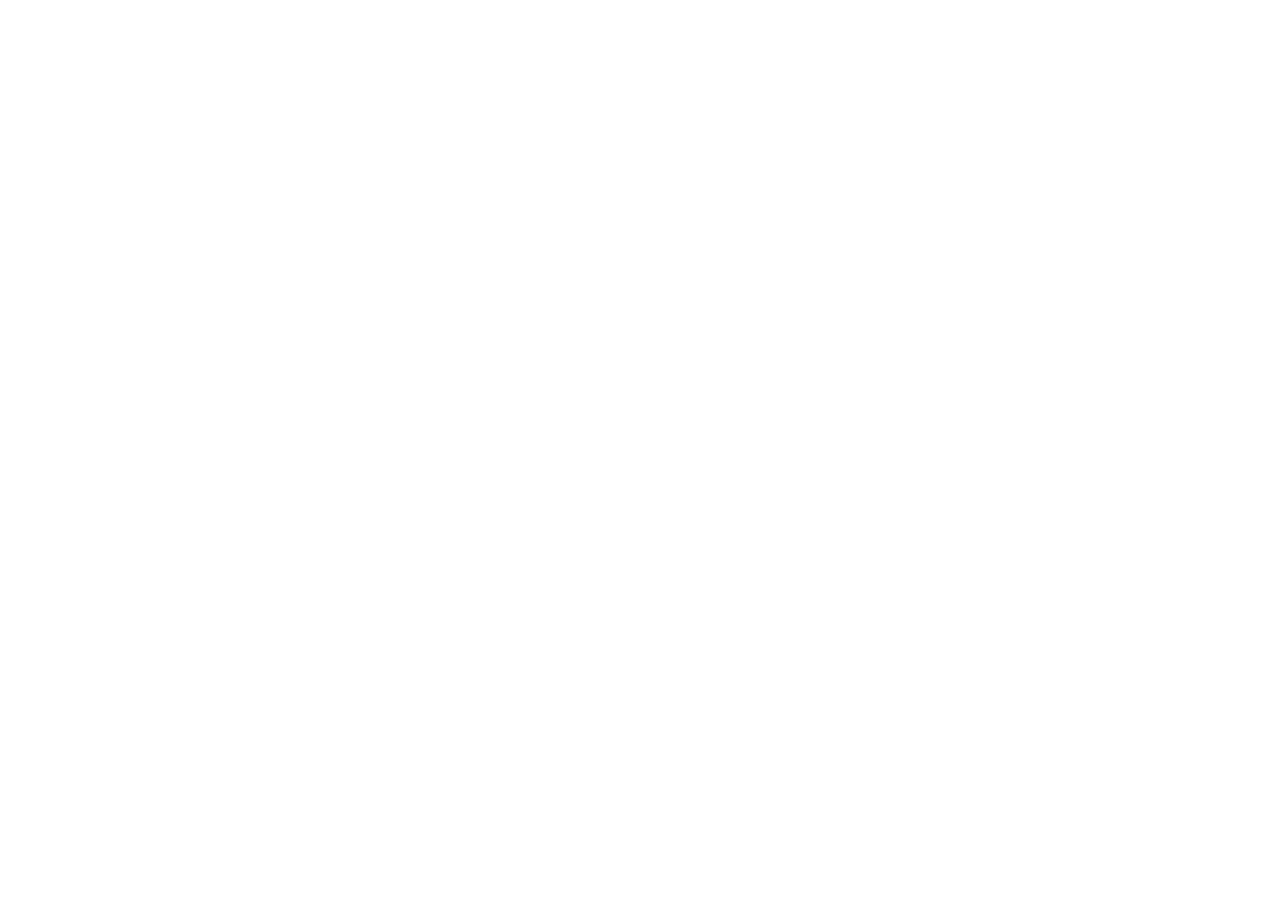
==== commit 761fb4e8: "Add files via upload" ====
--- a/index.html
+++ b/index.html
@@ -1,1585 +1,14 @@
-<!DOCTYPE html>
+<!doctype html>
 <html lang="zh-CN">
-<head>
-    <meta charset="UTF-8">
-    <meta name="viewport" content="width=device-width, initial-scale=1.0">
+  <head>
+    <meta charset="UTF-8" />
+    <meta name="viewport" content="width=device-width, initial-scale=1.0" />
     <title>杨逸伦 - 产品设计师作品集</title>
-    <meta name="description" content="杨逸伦的个人作品集 - 产品经理、交互设计师、AI创作实践者">
-
-    <!-- Fonts -->
-    <link rel="preconnect" href="https://fonts.googleapis.com">
-    <link rel="preconnect" href="https://fonts.gstatic.com" crossorigin>
-    <link href="https://fonts.googleapis.com/css2?family=Inter:wght@400;500;600;700;800&family=Noto+Sans+SC:wght@400;500;600;700;900&display=swap" rel="stylesheet">
-
-    <style>
-        /* Reset & Base Styles */
-        * {
-            margin: 0;
-            padding: 0;
-            box-sizing: border-box;
-        }
-
-        :root {
-            --primary: #ff6b35;
-            --primary-light: #ff8555;
-            --bg-dark: #0a0a0f;
-            --bg-card: #12121a;
-            --text-white: #ffffff;
-            --text-gray-300: #d1d5db;
-            --text-gray-400: #9ca3af;
-            --text-gray-500: #6b7280;
-            --text-gray-600: #4b5563;
-        }
-
-        html {
-            scroll-behavior: smooth;
-            font-size: 16px;
-        }
-
-        body {
-            font-family: 'Inter', 'Noto Sans SC', -apple-system, BlinkMacSystemFont, 'Segoe UI', 'Microsoft YaHei', sans-serif;
-            background: var(--bg-dark);
-            color: var(--text-white);
-            line-height: 1.6;
-            overflow-x: hidden;
-        }
-
-        /* Progress Bar */
-        #scroll-progress {
-            position: fixed;
-            top: 0;
-            left: 0;
-            height: 1px;
-            background: linear-gradient(to right, var(--primary), var(--primary-light), var(--primary));
-            z-index: 1000;
-            transform-origin: left;
-            box-shadow: 0 0 20px rgba(255, 107, 53, 0.5);
-        }
-
-        /* Navigation */
-        nav {
-            position: fixed;
-            top: 0;
-            left: 0;
-            right: 0;
-            z-index: 999;
-            transition: all 0.5s;
-        }
-
-        nav.scrolled {
-            background: rgba(10, 10, 15, 0.9);
-            backdrop-filter: blur(20px);
-            border-bottom: 1px solid rgba(255, 255, 255, 0.05);
-        }
-
-        .nav-container {
-            max-width: 1800px;
-            margin: 0 auto;
-            padding: 2rem clamp(2rem, 5vw, 6rem);
-            display: flex;
-            justify-content: space-between;
-            align-items: center;
-        }
-
-        .logo {
-            font-size: clamp(1.5rem, 3vw, 2rem);
-            font-weight: 700;
-            display: flex;
-            align-items: baseline;
-            gap: 0.5rem;
-            cursor: pointer;
-            transition: transform 0.3s;
-        }
-
-        .logo:hover {
-            transform: scale(1.05);
-        }
-
-        .logo-accent {
-            color: var(--primary);
-            font-size: 0.875rem;
-            animation: pulse 2s infinite;
-        }
-
-        @keyframes pulse {
-            0%, 100% { opacity: 1; }
-            50% { opacity: 0.5; }
-        }
-
-        .nav-menu {
-            display: flex;
-            gap: 0.5rem;
-            align-items: center;
-        }
-
-        .nav-item {
-            position: relative;
-            padding: 0.75rem 1.5rem;
-            color: var(--text-gray-500);
-            text-decoration: none;
-            border-radius: 9999px;
-            transition: all 0.3s;
-            display: flex;
-            align-items: baseline;
-            gap: 0.5rem;
-        }
-
-        .nav-item.active {
-            color: var(--text-white);
-            background: var(--primary);
-        }
-
-        .nav-item:hover:not(.active) {
-            background: rgba(255, 255, 255, 0.05);
-        }
-
-        .nav-num {
-            font-size: 0.75rem;
-            opacity: 0.5;
-        }
-
-        .nav-label {
-            font-size: 0.875rem;
-            text-transform: uppercase;
-            letter-spacing: 0.05em;
-            font-weight: 500;
-        }
-
-        .nav-separator {
-            width: 1px;
-            height: 2rem;
-            background: linear-gradient(to bottom, transparent, var(--primary), transparent);
-            margin: 0 1rem;
-            animation: scaleY 2s infinite;
-        }
-
-        @keyframes scaleY {
-            0%, 100% { transform: scaleY(1); }
-            50% { transform: scaleY(1.5); }
-        }
-
-        .contact-btn {
-            padding: 0.75rem 1.5rem;
-            border: 1px solid rgba(255, 255, 255, 0.2);
-            border-radius: 9999px;
-            color: var(--text-white);
-            text-decoration: none;
-            font-size: 0.875rem;
-            letter-spacing: 0.05em;
-            font-weight: 500;
-            transition: all 0.3s;
-            position: relative;
-            overflow: hidden;
-        }
-
-        .contact-btn::before {
-            content: '';
-            position: absolute;
-            inset: 0;
-            background: var(--primary);
-            transform: translateX(-100%);
-            transition: transform 0.3s;
-        }
-
-        .contact-btn:hover::before {
-            transform: translateX(0);
-        }
-
-        .contact-btn span {
-            position: relative;
-            z-index: 1;
-        }
-
-        /* Mobile Menu */
-        .mobile-toggle {
-            display: none;
-            width: 3rem;
-            height: 3rem;
-            border: 1px solid rgba(255, 255, 255, 0.2);
-            border-radius: 50%;
-            align-items: center;
-            justify-content: center;
-            background: none;
-            color: white;
-            cursor: pointer;
-        }
-
-        .mobile-menu {
-            display: none;
-            position: fixed;
-            inset: 0;
-            background: var(--bg-dark);
-            z-index: 998;
-            flex-direction: column;
-            justify-content: center;
-            align-items: center;
-            gap: 2rem;
-        }
-
-        .mobile-menu.active {
-            display: flex;
-        }
-
-        .mobile-menu-item {
-            text-align: center;
-        }
-
-        .mobile-menu-num {
-            font-size: 0.875rem;
-            color: var(--text-gray-500);
-            margin-bottom: 0.5rem;
-        }
-
-        .mobile-menu-label {
-            font-size: 2.5rem;
-            font-weight: 600;
-            color: var(--text-white);
-            text-decoration: none;
-        }
-
-        .mobile-menu-label.active {
-            color: var(--primary);
-        }
-
-        /* Container */
-        .container {
-            max-width: 1800px;
-            margin: 0 auto;
-            padding: 0 clamp(2rem, 5vw, 6rem);
-        }
-
-        /* Hero Section */
-        #home {
-            min-height: 100vh;
-            display: flex;
-            align-items: center;
-            padding: 8rem clamp(2rem, 5vw, 6rem) 5rem;
-            position: relative;
-        }
-
-        .hero-grid {
-            display: grid;
-            grid-template-columns: 1fr;
-            gap: 4rem;
-            align-items: center;
-            position: relative;
-            z-index: 10;
-        }
-
-        .hero-content {
-            animation: fadeInUp 0.8s ease-out 0.8s both;
-        }
-
-        .hero-title {
-            font-size: clamp(3rem, 8vw, 7rem);
-            line-height: 0.95;
-            font-weight: 600;
-            margin-bottom: 2rem;
-        }
-
-        .hero-title-accent {
-            color: var(--primary);
-        }
-
-        .hero-subtitle {
-            font-size: clamp(1.125rem, 2vw, 1.5rem);
-            color: var(--text-gray-400);
-            max-width: 48rem;
-            margin-bottom: 1rem;
-            line-height: 1.7;
-        }
-
-        .hero-subtitle .accent {
-            color: var(--primary);
-        }
-
-        .hero-description {
-            font-size: clamp(1rem, 1.5vw, 1.25rem);
-            color: var(--text-gray-500);
-            max-width: 48rem;
-            margin-bottom: 2rem;
-            line-height: 1.7;
-        }
-
-        .hero-tags {
-            display: flex;
-            flex-wrap: wrap;
-            gap: 0.75rem;
-            margin-bottom: 2rem;
-        }
-
-        .tag {
-            padding: 0.5rem 1rem;
-            background: rgba(255, 255, 255, 0.05);
-            border: 1px solid rgba(255, 255, 255, 0.1);
-            border-radius: 9999px;
-            font-size: 0.875rem;
-            color: var(--text-gray-400);
-        }
-
-        .hero-buttons {
-            display: flex;
-            gap: 1rem;
-            flex-wrap: wrap;
-        }
-
-        .btn {
-            padding: 1rem 2rem;
-            border-radius: 9999px;
-            font-weight: 500;
-            text-decoration: none;
-            transition: all 0.3s;
-            display: inline-flex;
-            align-items: center;
-            gap: 0.5rem;
-        }
-
-        .btn-primary {
-            background: var(--primary);
-            color: white;
-        }
-
-        .btn-primary:hover {
-            background: var(--primary-light);
-            transform: scale(1.05);
-        }
-
-        .btn-secondary {
-            border: 2px solid rgba(255, 255, 255, 0.2);
-            color: white;
-        }
-
-        .btn-secondary:hover {
-            background: rgba(255, 255, 255, 0.05);
-            transform: scale(1.05);
-        }
-
-        /* Floating Background */
-        .float-bg {
-            position: absolute;
-            border-radius: 50%;
-            filter: blur(80px);
-            animation: float 8s ease-in-out infinite;
-        }
-
-        .float-bg-1 {
-            top: 5rem;
-            left: 2.5rem;
-            width: 16rem;
-            height: 16rem;
-            background: rgba(255, 107, 53, 0.05);
-        }
-
-        .float-bg-2 {
-            bottom: 5rem;
-            right: 2.5rem;
-            width: 24rem;
-            height: 24rem;
-            background: rgba(255, 107, 53, 0.1);
-            animation-delay: -4s;
-            animation-duration: 10s;
-        }
-
-        @keyframes float {
-            0%, 100% { transform: translateY(0) scale(1); }
-            50% { transform: translateY(30px) scale(1.1); }
-        }
-
-        /* About Section */
-        #about {
-            padding: 8rem clamp(2rem, 5vw, 6rem);
-            background: var(--bg-card);
-            position: relative;
-            overflow: hidden;
-        }
-
-        .about-grid {
-            display: grid;
-            grid-template-columns: 1fr;
-            gap: 4rem;
-        }
-
-        .about-header {
-            margin-bottom: 1.5rem;
-        }
-
-        .about-name {
-            font-size: clamp(2rem, 4vw, 2.5rem);
-            font-weight: 700;
-            margin-bottom: 0.5rem;
-        }
-
-        .about-role {
-            font-size: 1.125rem;
-            color: var(--text-gray-400);
-        }
-
-        .about-badge {
-            display: inline-block;
-            padding: 0.5rem 1rem;
-            background: rgba(255, 107, 53, 0.1);
-            border: 1px solid rgba(255, 107, 53, 0.3);
-            border-radius: 9999px;
-            color: var(--primary);
-            font-size: 0.875rem;
-            margin-bottom: 1.5rem;
-        }
-
-        .about-text {
-            color: var(--text-gray-300);
-            line-height: 1.7;
-            margin-bottom: 1rem;
-        }
-
-        .about-text .highlight {
-            color: white;
-            font-weight: 500;
-        }
-
-        .contact-info {
-            padding-top: 2rem;
-        }
-
-        .contact-info h3 {
-            font-size: 0.875rem;
-            color: var(--text-gray-500);
-            letter-spacing: 0.05em;
-            margin-bottom: 1rem;
-        }
-
-        .contact-link {
-            display: flex;
-            align-items: center;
-            gap: 0.5rem;
-            color: var(--text-gray-300);
-            text-decoration: none;
-            margin-bottom: 0.75rem;
-            transition: all 0.3s;
-        }
-
-        .contact-link:hover {
-            color: var(--primary);
-            transform: translateX(5px);
-        }
-
-        .resume-section {
-            margin-bottom: 3rem;
-        }
-
-        .resume-section h3 {
-            font-size: 0.875rem;
-            color: var(--text-gray-500);
-            letter-spacing: 0.05em;
-            margin-bottom: 1.5rem;
-        }
-
-        .resume-item {
-            border-left: 2px solid rgba(255, 107, 53, 0.3);
-            padding-left: 1.5rem;
-            padding-top: 0.5rem;
-            padding-bottom: 0.5rem;
-            margin-bottom: 1.5rem;
-            transition: all 0.3s;
-        }
-
-        .resume-item:hover {
-            border-color: rgba(255, 107, 53, 0.8);
-            transform: translateX(5px);
-        }
-
-        .resume-item-title {
-            color: white;
-            font-weight: 500;
-            margin-bottom: 0.25rem;
-        }
-
-        .resume-item-company {
-            color: var(--text-gray-400);
-            margin-bottom: 0.25rem;
-        }
-
-        .resume-item-period {
-            font-size: 0.875rem;
-            color: var(--text-gray-600);
-            margin-bottom: 0.5rem;
-        }
-
-        .resume-item ul {
-            font-size: 0.875rem;
-            color: var(--text-gray-400);
-            list-style-position: inside;
-        }
-
-        .resume-item li {
-            margin-bottom: 0.375rem;
-        }
-
-        .skills-grid {
-            display: flex;
-            flex-wrap: wrap;
-            gap: 0.5rem;
-        }
-
-        .skill-tag {
-            padding: 0.5rem 1rem;
-            background: rgba(255, 255, 255, 0.05);
-            border: 1px solid rgba(255, 255, 255, 0.1);
-            border-radius: 9999px;
-            font-size: 0.875rem;
-            color: var(--text-gray-300);
-            transition: all 0.3s;
-            cursor: default;
-        }
-
-        .skill-tag:hover {
-            transform: scale(1.05);
-            background: rgba(255, 107, 53, 0.1);
-            border-color: rgba(255, 107, 53, 0.5);
-        }
-
-        /* Works Section */
-        #works {
-            padding: 8rem clamp(2rem, 5vw, 6rem);
-            background: var(--bg-dark);
-            position: relative;
-            overflow: hidden;
-        }
-
-        .works-header {
-            margin-bottom: 5rem;
-        }
-
-        .works-title {
-            font-size: clamp(3rem, 7vw, 5rem);
-            font-weight: 600;
-            margin-bottom: 1rem;
-        }
-
-        .works-subtitle {
-            font-size: 1.25rem;
-            color: var(--text-gray-400);
-        }
-
-        .work-category {
-            margin-bottom: 6rem;
-        }
-
-        .category-header {
-            display: flex;
-            justify-content: space-between;
-            align-items: flex-end;
-            margin-bottom: 2rem;
-            flex-wrap: wrap;
-            gap: 1.5rem;
-        }
-
-        .category-title {
-            font-size: clamp(2rem, 4vw, 2.5rem);
-            font-weight: 600;
-            margin-bottom: 0.5rem;
-        }
-
-        .category-description {
-            color: var(--text-gray-500);
-        }
-
-        .carousel-controls {
-            display: flex;
-            align-items: center;
-            gap: 1rem;
-        }
-
-        .carousel-counter {
-            display: flex;
-            align-items: baseline;
-            gap: 0.25rem;
-            font-size: 0.875rem;
-        }
-
-        .counter-current {
-            color: var(--primary);
-            font-weight: 600;
-            font-variant-numeric: tabular-nums;
-        }
-
-        .counter-separator {
-            color: var(--text-gray-600);
-        }
-
-        .counter-total {
-            color: var(--text-gray-500);
-            font-variant-numeric: tabular-nums;
-        }
-
-        .carousel-btn {
-            width: 3rem;
-            height: 3rem;
-            border-radius: 50%;
-            background: rgba(255, 255, 255, 0.05);
-            border: 1px solid rgba(255, 255, 255, 0.1);
-            color: var(--text-gray-400);
-            display: flex;
-            align-items: center;
-            justify-content: center;
-            cursor: pointer;
-            transition: all 0.3s;
-        }
-
-        .carousel-btn:hover {
-            background: rgba(255, 107, 53, 0.1);
-            border-color: rgba(255, 107, 53, 0.5);
-            transform: scale(1.1);
-        }
-
-        .carousel-wrapper {
-            position: relative;
-            overflow: hidden;
-            margin: 0 -2rem;
-            padding: 0 2rem 2rem;
-        }
-
-        .carousel-track {
-            display: flex;
-            gap: 1.5rem;
-            transition: transform 0.6s cubic-bezier(0.33, 1, 0.68, 1);
-        }
-
-        .project-card {
-            flex: 0 0 calc(33.333% - 1rem);
-            min-width: 0;
-            height: 560px;
-            background: var(--bg-card);
-            border: 1px solid rgba(255, 255, 255, 0.1);
-            border-radius: 1rem;
-            overflow: hidden;
-            transition: all 0.3s;
-            cursor: pointer;
-            display: flex;
-            flex-direction: column;
-        }
-
-        .project-card:hover {
-            transform: translateY(-12px);
-            border-color: rgba(255, 107, 53, 0.5);
-        }
-
-        .project-image {
-            height: 18rem;
-            position: relative;
-            overflow: hidden;
-            background: #1a1a24;
-        }
-
-        .project-image img {
-            width: 100%;
-            height: 100%;
-            object-fit: cover;
-            transition: transform 0.8s cubic-bezier(0.33, 1, 0.68, 1);
-        }
-
-        .project-card:hover .project-image img {
-            transform: scale(1.15);
-        }
-
-        .project-image::after {
-            content: '';
-            position: absolute;
-            inset: 0;
-            background: linear-gradient(to top, var(--bg-card) 0%, rgba(18, 18, 26, 0.4) 50%, transparent 100%);
-            opacity: 0.7;
-        }
-
-        .project-badge {
-            position: absolute;
-            top: 1rem;
-            left: 1rem;
-            width: 3rem;
-            height: 3rem;
-            border-radius: 50%;
-            background: var(--primary);
-            color: white;
-            display: flex;
-            align-items: center;
-            justify-content: center;
-            font-weight: 700;
-            z-index: 10;
-        }
-
-        .project-content {
-            padding: 1.5rem;
-            display: flex;
-            flex-direction: column;
-            gap: 1rem;
-            flex: 1;
-        }
-
-        .project-title {
-            font-size: 1.25rem;
-            font-weight: 600;
-            margin-bottom: 0.5rem;
-            display: -webkit-box;
-            -webkit-line-clamp: 2;
-            -webkit-box-orient: vertical;
-            overflow: hidden;
-        }
-
-        .project-card:hover .project-title {
-            color: var(--primary);
-        }
-
-        .project-description {
-            font-size: 0.875rem;
-            color: var(--text-gray-400);
-            display: -webkit-box;
-            -webkit-line-clamp: 2;
-            -webkit-box-orient: vertical;
-            overflow: hidden;
-        }
-
-        .project-tags {
-            display: flex;
-            flex-wrap: wrap;
-            gap: 0.5rem;
-            min-height: 2rem;
-        }
-
-        .project-tag {
-            padding: 0.25rem 0.75rem;
-            background: rgba(255, 255, 255, 0.05);
-            border: 1px solid rgba(255, 255, 255, 0.1);
-            border-radius: 9999px;
-            font-size: 0.75rem;
-            color: var(--text-gray-400);
-        }
-
-        .project-cta {
-            display: flex;
-            align-items: center;
-            gap: 0.5rem;
-            color: var(--primary);
-            font-size: 0.875rem;
-            margin-top: auto;
-        }
-
-        .carousel-dots {
-            display: flex;
-            justify-content: center;
-            gap: 0.5rem;
-            margin-top: 2rem;
-        }
-
-        .carousel-dot {
-            height: 4px;
-            width: 2rem;
-            background: rgba(255, 255, 255, 0.2);
-            border-radius: 9999px;
-            cursor: pointer;
-            transition: all 0.3s;
-        }
-
-        .carousel-dot:hover {
-            background: rgba(255, 255, 255, 0.4);
-        }
-
-        .carousel-dot.active {
-            width: 3rem;
-            background: var(--primary);
-        }
-
-        /* Footer */
-        footer {
-            padding: 4rem clamp(2rem, 5vw, 6rem);
-            background: var(--bg-card);
-            border-top: 1px solid rgba(255, 255, 255, 0.05);
-            position: relative;
-            overflow: hidden;
-        }
-
-        .footer-content {
-            max-width: 1800px;
-            margin: 0 auto;
-            display: flex;
-            justify-content: space-between;
-            align-items: center;
-            flex-wrap: wrap;
-            gap: 2rem;
-            position: relative;
-            z-index: 10;
-        }
-
-        .footer-cta h2 {
-            font-size: 1.5rem;
-            font-weight: 600;
-            margin-bottom: 0.5rem;
-            transition: color 0.3s;
-        }
-
-        .footer-cta h2:hover {
-            color: var(--primary);
-        }
-
-        .footer-email {
-            color: var(--text-gray-400);
-            text-decoration: none;
-            transition: all 0.3s;
-        }
-
-        .footer-email:hover {
-            color: var(--primary);
-            transform: translateX(5px);
-        }
-
-        .footer-copyright {
-            color: var(--text-gray-600);
-            font-size: 0.875rem;
-        }
-
-        /* Back to Top */
-        #back-to-top {
-            position: fixed;
-            bottom: 2rem;
-            right: 2rem;
-            width: 3.5rem;
-            height: 3.5rem;
-            background: var(--primary);
-            border-radius: 50%;
-            display: flex;
-            align-items: center;
-            justify-content: center;
-            color: white;
-            cursor: pointer;
-            z-index: 100;
-            box-shadow: 0 4px 20px rgba(255, 107, 53, 0.2);
-            opacity: 0;
-            transform: scale(0);
-            transition: all 0.3s;
-        }
-
-        #back-to-top.visible {
-            opacity: 1;
-            transform: scale(1);
-        }
-
-        #back-to-top:hover {
-            background: var(--primary-light);
-            transform: scale(1.1);
-        }
-
-        /* Animations */
-        @keyframes fadeInUp {
-            from {
-                opacity: 0;
-                transform: translateY(40px);
-            }
-            to {
-                opacity: 1;
-                transform: translateY(0);
-            }
-        }
-
-        .fade-in-up {
-            animation: fadeInUp 0.8s ease-out both;
-        }
-
-        .delay-1 { animation-delay: 0.1s; }
-        .delay-2 { animation-delay: 0.2s; }
-        .delay-3 { animation-delay: 0.3s; }
-        .delay-4 { animation-delay: 0.4s; }
-        .delay-5 { animation-delay: 0.5s; }
-
-        /* Responsive */
-        @media (min-width: 768px) {
-            .about-grid {
-                grid-template-columns: 1fr 1fr;
-            }
-        }
-
-        @media (min-width: 1024px) {
-            .hero-grid {
-                grid-template-columns: 1fr 1fr;
-            }
-
-            .nav-menu {
-                display: flex !important;
-            }
-
-            .mobile-toggle {
-                display: none !important;
-            }
-        }
-
-        @media (max-width: 1023px) {
-            .nav-menu {
-                display: none;
-            }
-
-            .mobile-toggle {
-                display: flex;
-            }
-
-            .project-card {
-                flex: 0 0 calc(50% - 0.75rem);
-            }
-        }
-
-        @media (max-width: 767px) {
-            .project-card {
-                flex: 0 0 calc(100% - 1.5rem);
-            }
-
-            .carousel-counter {
-                display: none;
-            }
-        }
-
-        /* Grid Background */
-        .grid-bg {
-            position: absolute;
-            inset: 0;
-            background-image:
-                linear-gradient(rgba(255, 107, 53, 0.03) 1px, transparent 1px),
-                linear-gradient(90deg, rgba(255, 107, 53, 0.03) 1px, transparent 1px);
-            background-size: 60px 60px;
-            opacity: 0;
-            animation: fadeIn 1.5s ease-out 0.5s forwards;
-        }
-
-        @keyframes fadeIn {
-            to { opacity: 1; }
-        }
-
-        /* Decorative Elements */
-        .deco-circle {
-            position: absolute;
-            border-radius: 50%;
-            border: 2px solid rgba(255, 107, 53, 0.3);
-            opacity: 0;
-            animation: fadeIn 1.5s ease-out both;
-        }
-
-        .deco-bar {
-            position: absolute;
-            height: 2px;
-            background: var(--primary);
-        }
-    </style>
-</head>
-<body>
-    <!-- Scroll Progress Bar -->
-    <div id="scroll-progress"></div>
-
-    <!-- Navigation -->
-    <nav id="navbar">
-        <div class="nav-container">
-            <div class="logo" onclick="scrollToSection('home')">
-                <span>杨逸伦</span>
-                <span class="logo-accent">YL</span>
-            </div>
-
-            <div class="nav-menu">
-                <a href="#home" class="nav-item active" data-section="home">
-                    <span class="nav-num">01</span>
-                    <span class="nav-label">首页</span>
-                </a>
-                <a href="#about" class="nav-item" data-section="about">
-                    <span class="nav-num">02</span>
-                    <span class="nav-label">关于</span>
-                </a>
-                <a href="#works" class="nav-item" data-section="works">
-                    <span class="nav-num">03</span>
-                    <span class="nav-label">作品</span>
-                </a>
-                <div class="nav-separator"></div>
-                <a href="mailto:yangyuan40607@qq.com" class="contact-btn">
-                    <span>联系我</span>
-                </a>
-            </div>
-
-            <button class="mobile-toggle" onclick="toggleMobileMenu()">
-                <span id="mobile-toggle-icon">☰</span>
-            </button>
-        </div>
-    </nav>
-
-    <!-- Mobile Menu -->
-    <div class="mobile-menu" id="mobile-menu">
-        <div class="mobile-menu-item">
-            <div class="mobile-menu-num">01</div>
-            <a href="#home" class="mobile-menu-label" onclick="closeMobileMenu()">首页</a>
-        </div>
-        <div class="mobile-menu-item">
-            <div class="mobile-menu-num">02</div>
-            <a href="#about" class="mobile-menu-label" onclick="closeMobileMenu()">关于</a>
-        </div>
-        <div class="mobile-menu-item">
-            <div class="mobile-menu-num">03</div>
-            <a href="#works" class="mobile-menu-label" onclick="closeMobileMenu()">作品</a>
-        </div>
-        <a href="mailto:yangyuan40607@qq.com" class="btn btn-primary" onclick="closeMobileMenu()">联系我</a>
-    </div>
-
-    <!-- Hero Section -->
-    <section id="home">
-        <div class="float-bg float-bg-1"></div>
-        <div class="float-bg float-bg-2"></div>
-
-        <div class="hero-grid container">
-            <div class="hero-content">
-                <h1 class="hero-title">
-                    Hi, I'm<br>
-                    <span class="hero-title-accent">Yang Yilun</span>
-                </h1>
-                <p class="hero-subtitle">
-                    一个更关注<span class="accent">产品逻辑</span>、<span class="accent">体验温度</span>与<span class="accent">表达方式</span>的设计者
-                </p>
-                <p class="hero-description">
-                    我更在意界面的秩序感、信息的呼吸感，以及一个产品从需求到落地时是否真正建立了清晰又自然的体验路径。这里放的是一部分我已经完成或持续在推进的作品，它们既包括小程序、官网改版，也包括 AI 工具实验和音乐表达。
-                </p>
-                <div class="hero-tags">
-                    <span class="tag">UI / UX</span>
-                    <span class="tag">Product Thinking</span>
-                    <span class="tag">AI Vibe Coding</span>
-                    <span class="tag">Music</span>
-                </div>
-                <div class="hero-buttons">
-                    <a href="#works" class="btn btn-primary">
-                        查看作品 →
-                    </a>
-                    <a href="#about" class="btn btn-secondary">了解更多</a>
-                </div>
-            </div>
-        </div>
-    </section>
-
-    <!-- About Section -->
-    <section id="about">
-        <div class="deco-circle" style="top: 25%; right: -8rem; width: 24rem; height: 24rem; animation-delay: 0.5s;"></div>
-        <div class="deco-bar" style="bottom: 25%; left: -5rem; width: 16rem; opacity: 0.1; animation-delay: 0.7s;"></div>
-
-        <div class="container">
-            <div class="about-grid">
-                <div class="fade-in-up">
-                    <div class="about-header">
-                        <div class="about-name">杨逸伦</div>
-                        <div class="about-role">产品经理 / 交互设计师 / AI 创作实践者</div>
-                    </div>
-
-                    <div class="about-badge">正在寻找产品 · 交互 · 体验设计相关机会</div>
-
-                    <div class="about-text">
-                        我目前在求职方向上更偏向<span class="highlight">产品、交互与体验设计</span>相关岗位。相比单点执行，我更关注一个产品从需求理解、逻辑梳理、原型设计到最终落地的<span class="highlight">完整过程</span>，也在持续尝试用 AI 工具提升调研、表达和开发效率。
-                    </div>
-                    <div class="about-text">
-                        在过去的项目中，我既负责过从 0 到 1 的小程序设计与落地，也做过官网改版的信息架构重组，还搭建过基于大模型的产品调研工具。对我来说，<span class="highlight">设计不只是界面美化，更是把复杂问题拆解成清晰路径的过程</span>。
-                    </div>
-
-                    <div class="contact-info">
-                        <h3>联系方式</h3>
-                        <a href="tel:13225232620" class="contact-link">
-                            <span>📱</span>
-                            <span>13225232620</span>
-                        </a>
-                        <a href="mailto:yangyuan40607@qq.com" class="contact-link">
-                            <span>✉️</span>
-                            <span>yangyuan40607@qq.com</span>
-                        </a>
-                    </div>
-                </div>
-
-                <div class="fade-in-up delay-2">
-                    <div class="resume-section">
-                        <h3>教育背景</h3>
-                        <div class="resume-item">
-                            <div class="resume-item-title">中国矿业大学</div>
-                            <div class="resume-item-company">工业设计专业 · 本科</div>
-                            <div class="resume-item-period">2022.08 – 2024.07 · GPA 3.08</div>
-                        </div>
-                    </div>
-
-                    <div class="resume-section">
-                        <h3>实习经历</h3>
-                        <div class="resume-item">
-                            <div class="resume-item-title">设计助理</div>
-                            <div class="resume-item-company">山东标梵信息技术有限公司</div>
-                            <div class="resume-item-period">2025.07 – 2025.09</div>
-                            <ul>
-                                <li>参与 WEB 端与小程序的 UI 原型设计，关注界面呈现与设计方向探索</li>
-                                <li>与前端、技术同事协作，梳理项目逻辑，推动产品从设计到开发的衔接落地</li>
-                                <li>结合业务和用户需求协助修改图片与文案，输出设计想法优化用户体验</li>
-                            </ul>
-                        </div>
-                    </div>
-
-                    <div class="resume-section">
-                        <h3>核心技能</h3>
-                        <div class="skills-grid">
-                            <span class="skill-tag">Figma 原型设计</span>
-                            <span class="skill-tag">用户体验分析</span>
-                            <span class="skill-tag">需求拆解</span>
-                            <span class="skill-tag">PRD 撰写</span>
-                            <span class="skill-tag">Prompt 设计</span>
-                            <span class="skill-tag">大模型 API</span>
-                            <span class="skill-tag">产品思维</span>
-                            <span class="skill-tag">信息架构</span>
-                            <span class="skill-tag">交互设计</span>
-                        </div>
-                    </div>
-                </div>
-            </div>
-        </div>
-    </section>
-
-    <!-- Works Section -->
-    <section id="works">
-        <div class="grid-bg"></div>
-
-        <div class="container">
-            <div class="works-header fade-in-up">
-                <h2 class="works-title">作品集</h2>
-                <p class="works-subtitle">设计案例 · AI 工具 · 音乐表达</p>
-            </div>
-
-            <!-- Design Works -->
-            <div class="work-category fade-in-up delay-1">
-                <div class="category-header">
-                    <div>
-                        <h3 class="category-title">Design Works</h3>
-                        <p class="category-description">UI / UX 案例、小程序项目、官网改版与视觉设计</p>
-                    </div>
-                    <div class="carousel-controls">
-                        <div class="carousel-counter">
-                            <span class="counter-current" data-carousel="design">01</span>
-                            <span class="counter-separator">/</span>
-                            <span class="counter-total">06</span>
-                        </div>
-                        <button class="carousel-btn" onclick="prevSlide('design')">‹</button>
-                        <button class="carousel-btn" onclick="nextSlide('design')">›</button>
-                    </div>
-                </div>
-
-                <div class="carousel-wrapper">
-                    <div class="carousel-track" id="carousel-design">
-                        <div class="project-card" onclick="window.open('pdfs/qilu.pdf', '_blank')">
-                            <div class="project-image">
-                                <div class="project-badge">1</div>
-                                <img src="https://images.unsplash.com/photo-1551650975-87deedd944c3?crop=entropy&cs=tinysrgb&fit=max&fm=jpg&q=80&w=800" alt="齐鲁师范学院校友会小程序设计">
-                            </div>
-                            <div class="project-content">
-                                <div>
-                                    <h4 class="project-title">齐鲁师范学院校友会小程序设计</h4>
-                                    <p class="project-description">围绕「身份—关系—互动—价值」构建校友平台结构，通过重构连接方式解决弱连接、低互动的问题</p>
-                                </div>
-                                <div class="project-tags">
-                                    <span class="project-tag">UI/UX</span>
-                                    <span class="project-tag">小程序</span>
-                                    <span class="project-tag">系统设计</span>
-                                </div>
-                                <div class="project-cta">查看详情 →</div>
-                            </div>
-                        </div>
-
-                        <div class="project-card" onclick="window.open('cases/tongfang.html', '_blank')">
-                            <div class="project-image">
-                                <div class="project-badge">2</div>
-                                <img src="https://images.unsplash.com/photo-1460925895917-afdab827c52f?crop=entropy&cs=tinysrgb&fit=max&fm=jpg&q=80&w=800" alt="山东统防生物科技官网设计">
-                            </div>
-                            <div class="project-content">
-                                <div>
-                                    <h4 class="project-title">山东统防生物科技官网设计</h4>
-                                    <p class="project-description">官网改版方向项目，适合展示企业官网的信息结构优化、品牌表达更新与设计说明整合能力</p>
-                                </div>
-                                <div class="project-tags">
-                                    <span class="project-tag">官网改版</span>
-                                    <span class="project-tag">品牌表达</span>
-                                </div>
-                                <div class="project-cta">查看详情 →</div>
-                            </div>
-                        </div>
-
-                        <div class="project-card" onclick="window.open('https://www.figma.com/proto/xKwtByHIAS6fXJD5hj2pnB/%E4%B8%AD%E4%BB%81%E8%B0%8A%E7%A7%91%E5%B0%8F%E7%A8%8B%E5%BA%8F?page-id=0%3A1&node-id=1-1743&p=f&viewport=118%2C-163%2C0.02&t=l7rct47I07FcLnH7-1&scaling=scale-down&content-scaling=fixed&starting-point-node-id=1%3A1743', '_blank')">
-                            <div class="project-image">
-                                <div class="project-badge">3</div>
-                                <img src="https://images.unsplash.com/photo-1551650975-87deedd944c3?crop=entropy&cs=tinysrgb&fit=max&fm=jpg&q=80&w=800" alt="中仁谊科小程序设计">
-                            </div>
-                            <div class="project-content">
-                                <div>
-                                    <h4 class="project-title">中仁谊科小程序设计</h4>
-                                    <p class="project-description">小程序设计项目，适合呈现流程梳理、页面组织与原型表达能力</p>
-                                </div>
-                                <div class="project-tags">
-                                    <span class="project-tag">小程序</span>
-                                    <span class="project-tag">Figma 原型</span>
-                                </div>
-                                <div class="project-cta">查看详情 →</div>
-                            </div>
-                        </div>
-
-                        <div class="project-card" onclick="window.open('https://www.figma.com/proto/OfTKtyNmiMseWQKppp607h/%E6%B5%8E%E5%8D%97%E5%B8%82%E6%9C%BA%E5%99%A8%E4%BA%BA%E4%B8%8E%E9%AB%98%E7%AB%AF%E8%A3%85%E5%A4%87%E4%BA%A7%E4%B8%9A%E5%8D%8F%E4%BC%9A?page-id=0%3A1&node-id=1-10372&p=f&viewport=-314%2C-385%2C0.02&t=GS8L2txYQDLi8PEY-1&scaling=min-zoom&content-scaling=fixed&starting-point-node-id=1%3A10372', '_blank')">
-                            <div class="project-image">
-                                <div class="project-badge">4</div>
-                                <img src="https://images.unsplash.com/photo-1573164713714-d95e436ab8d6?crop=entropy&cs=tinysrgb&fit=max&fm=jpg&q=80&w=800" alt="济南市机器人与高端装备产业协会官网">
-                            </div>
-                            <div class="project-content">
-                                <div>
-                                    <h4 class="project-title">济南市机器人与高端装备产业协会官网</h4>
-                                    <p class="project-description">协会官网改版项目，适合展示多层级页面的组织、入口优化与品牌感塑造</p>
-                                </div>
-                                <div class="project-tags">
-                                    <span class="project-tag">官网改版</span>
-                                    <span class="project-tag">信息架构</span>
-                                </div>
-                                <div class="project-cta">查看详情 →</div>
-                            </div>
-                        </div>
-
-                        <div class="project-card" onclick="window.open('assets/大黄山文创设计大赛——徽州三雕八宝瓶.png', '_blank')">
-                            <div class="project-image">
-                                <div class="project-badge">5</div>
-                                <img src="https://images.unsplash.com/photo-1513364776144-60967b0f800f?crop=entropy&cs=tinysrgb&fit=max&fm=jpg&q=80&w=800" alt="徽州三雕八宝瓶文创设计">
-                            </div>
-                            <div class="project-content">
-                                <div>
-                                    <h4 class="project-title">徽州三雕八宝瓶文创设计</h4>
-                                    <p class="project-description">以徽州三雕与八宝瓶元素为核心的文创视觉设计，强调传统纹样重构、色彩搭配与文化表达</p>
-                                </div>
-                                <div class="project-tags">
-                                    <span class="project-tag">文创设计</span>
-                                    <span class="project-tag">视觉作品</span>
-                                </div>
-                                <div class="project-cta">查看详情 →</div>
-                            </div>
-                        </div>
-
-                        <div class="project-card" onclick="window.open('pdfs/海报-banner.pdf', '_blank')">
-                            <div class="project-image">
-                                <div class="project-badge">6</div>
-                                <img src="https://images.unsplash.com/photo-1626785774573-4b799315345d?crop=entropy&cs=tinysrgb&fit=max&fm=jpg&q=80&w=800" alt="海报与 Banner 设计集合">
-                            </div>
-                            <div class="project-content">
-                                <div>
-                                    <h4 class="project-title">海报与 Banner 设计集合</h4>
-                                    <p class="project-description">包含海报设计与 Banner 设计作品，用来补充平面视觉表达能力与风格广度</p>
-                                </div>
-                                <div class="project-tags">
-                                    <span class="project-tag">海报</span>
-                                    <span class="project-tag">Banner</span>
-                                </div>
-                                <div class="project-cta">查看详情 →</div>
-                            </div>
-                        </div>
-                    </div>
-                </div>
-
-                <div class="carousel-dots" id="dots-design"></div>
-            </div>
-
-            <!-- AI Vibe Coding -->
-            <div class="work-category fade-in-up delay-2">
-                <div class="category-header">
-                    <div>
-                        <h3 class="category-title">AI Vibe Coding</h3>
-                        <p class="category-description">AI 工具、产品实验与快速原型</p>
-                    </div>
-                    <div class="carousel-controls">
-                        <div class="carousel-counter">
-                            <span class="counter-current" data-carousel="ai">01</span>
-                            <span class="counter-separator">/</span>
-                            <span class="counter-total">02</span>
-                        </div>
-                        <button class="carousel-btn" onclick="prevSlide('ai')">‹</button>
-                        <button class="carousel-btn" onclick="nextSlide('ai')">›</button>
-                    </div>
-                </div>
-
-                <div class="carousel-wrapper">
-                    <div class="carousel-track" id="carousel-ai">
-                        <div class="project-card" onclick="window.open('https://appuct-pain-point-analyzer.streamlit.app/', '_blank')">
-                            <div class="project-image">
-                                <div class="project-badge">1</div>
-                                <img src="https://images.unsplash.com/photo-1551288049-bebda4e38f71?crop=entropy&cs=tinysrgb&fit=max&fm=jpg&q=80&w=800" alt="AI 产品痛点调研工具">
-                            </div>
-                            <div class="project-content">
-                                <div>
-                                    <h4 class="project-title">AI 产品痛点调研工具</h4>
-                                    <p class="project-description">聚合多平台评论并通过大模型自动分析用户痛点，输出结构化洞察，辅助产品决策</p>
-                                </div>
-                                <div class="project-tags">
-                                    <span class="project-tag">AI</span>
-                                    <span class="project-tag">数据分析</span>
-                                    <span class="project-tag">Streamlit</span>
-                                </div>
-                                <div class="project-cta">查看详情 →</div>
-                            </div>
-                        </div>
-
-                        <div class="project-card" onclick="window.open('https://relationship-simulation-zzv526v4qwnhg8g3phsaes.streamlit.app/', '_blank')">
-                            <div class="project-image">
-                                <div class="project-badge">2</div>
-                                <img src="https://images.unsplash.com/photo-1677442136019-21780ecad995?crop=entropy&cs=tinysrgb&fit=max&fm=jpg&q=80&w=800" alt="AI 关系模拟器">
-                            </div>
-                            <div class="project-content">
-                                <div>
-                                    <h4 class="project-title">AI 关系模拟器</h4>
-                                    <p class="project-description">围绕人物关系模拟场景构建的交互 demo，可展示角色设定、对话输入与 AI 回复体验</p>
-                                </div>
-                                <div class="project-tags">
-                                    <span class="project-tag">AI</span>
-                                    <span class="project-tag">对话模拟</span>
-                                    <span class="project-tag">Demo</span>
-                                </div>
-                                <div class="project-cta">查看详情 →</div>
-                            </div>
-                        </div>
-                    </div>
-                </div>
-
-                <div class="carousel-dots" id="dots-ai"></div>
-            </div>
-
-            <!-- Music -->
-            <div class="work-category fade-in-up delay-3">
-                <div class="category-header">
-                    <div>
-                        <h3 class="category-title">Music</h3>
-                        <p class="category-description">原创音乐、个人作品页与另一种表达方式</p>
-                    </div>
-                </div>
-
-                <div class="carousel-wrapper">
-                    <div class="carousel-track" id="carousel-music">
-                        <div class="project-card" onclick="window.open('https://music.163.com/#/album?id=259898159', '_blank')">
-                            <div class="project-image">
-                                <div class="project-badge">1</div>
-                                <img src="https://images.unsplash.com/photo-1511379938547-c1f69419868d?crop=entropy&cs=tinysrgb&fit=max&fm=jpg&q=80&w=800" alt="网易云音乐作品页">
-                            </div>
-                            <div class="project-content">
-                                <div>
-                                    <h4 class="project-title">网易云音乐作品页</h4>
-                                    <p class="project-description">除了界面与产品，我也会用音乐组织情绪与叙事。这一部分让整个作品集保留更完整的个人气质</p>
-                                </div>
-                                <div class="project-tags">
-                                    <span class="project-tag">原创音乐</span>
-                                    <span class="project-tag">网易云</span>
-                                </div>
-                                <div class="project-cta">查看详情 →</div>
-                            </div>
-                        </div>
-                    </div>
-                </div>
-            </div>
-        </div>
-    </section>
-
-    <!-- Footer -->
-    <footer>
-        <div class="footer-content">
-            <div class="footer-cta">
-                <h2>期待与你共事</h2>
-                <a href="mailto:yangyuan40607@qq.com" class="footer-email">yangyuan40607@qq.com</a>
-            </div>
-            <div class="footer-copyright">
-                © 2026 Yang Yilun. All rights reserved.
-            </div>
-        </div>
-    </footer>
-
-    <!-- Back to Top Button -->
-    <div id="back-to-top" onclick="scrollToTop()">↑</div>
-
-    <script>
-        // Scroll Progress
-        window.addEventListener('scroll', () => {
-            const scrollTotal = document.documentElement.scrollHeight - window.innerHeight;
-            const scrollProgress = (window.scrollY / scrollTotal) * 100;
-            document.getElementById('scroll-progress').style.width = scrollProgress + '%';
-
-            // Update navigation
-            const navbar = document.getElementById('navbar');
-            if (window.scrollY > 50) {
-                navbar.classList.add('scrolled');
-            } else {
-                navbar.classList.remove('scrolled');
-            }
-
-            // Show/hide back to top button
-            const backToTop = document.getElementById('back-to-top');
-            if (window.scrollY > 500) {
-                backToTop.classList.add('visible');
-            } else {
-                backToTop.classList.remove('visible');
-            }
-
-            // Update active section
-            updateActiveSection();
-        });
-
-        // Update active navigation item
-        function updateActiveSection() {
-            const sections = ['home', 'about', 'works'];
-            const scrollPosition = window.scrollY + 200;
-
-            sections.forEach(sectionId => {
-                const section = document.getElementById(sectionId);
-                const navItem = document.querySelector(`[data-section="${sectionId}"]`);
-
-                if (section && navItem) {
-                    const { offsetTop, offsetHeight } = section;
-                    if (scrollPosition >= offsetTop && scrollPosition < offsetTop + offsetHeight) {
-                        document.querySelectorAll('.nav-item').forEach(item => item.classList.remove('active'));
-                        navItem.classList.add('active');
-                    }
-                }
-            });
-        }
-
-        // Scroll to section
-        function scrollToSection(id) {
-            const element = document.getElementById(id);
-            if (element) {
-                element.scrollIntoView({ behavior: 'smooth' });
-            }
-        }
-
-        // Scroll to top
-        function scrollToTop() {
-            window.scrollTo({ top: 0, behavior: 'smooth' });
-        }
-
-        // Mobile menu toggle
-        function toggleMobileMenu() {
-            const menu = document.getElementById('mobile-menu');
-            const icon = document.getElementById('mobile-toggle-icon');
-            menu.classList.toggle('active');
-            icon.textContent = menu.classList.contains('active') ? '✕' : '☰';
-        }
-
-        function closeMobileMenu() {
-            const menu = document.getElementById('mobile-menu');
-            const icon = document.getElementById('mobile-toggle-icon');
-            menu.classList.remove('active');
-            icon.textContent = '☰';
-        }
-
-        // Carousel functionality
-        const carousels = {
-            design: { current: 0, total: 6 },
-            ai: { current: 0, total: 2 },
-            music: { current: 0, total: 1 }
-        };
-
-        function getVisibleSlides() {
-            if (window.innerWidth >= 1024) return 3;
-            if (window.innerWidth >= 768) return 2;
-            return 1;
-        }
-
-        function updateCarousel(id) {
-            const track = document.getElementById(`carousel-${id}`);
-            const cards = track.querySelectorAll('.project-card');
-            const visibleSlides = getVisibleSlides();
-            const cardWidth = cards[0].offsetWidth;
-            const gap = 24; // 1.5rem
-            const offset = carousels[id].current * (cardWidth + gap);
-
-            track.style.transform = `translateX(-${offset}px)`;
-
-            // Update counter
-            const counter = document.querySelector(`[data-carousel="${id}"]`);
-            if (counter) {
-                counter.textContent = String(carousels[id].current + 1).padStart(2, '0');
-            }
-
-            // Update dots
-            updateDots(id);
-        }
-
-        function nextSlide(id) {
-            const visibleSlides = getVisibleSlides();
-            const maxIndex = carousels[id].total - visibleSlides;
-            if (carousels[id].current < maxIndex) {
-                carousels[id].current++;
-            } else {
-                carousels[id].current = 0;
-            }
-            updateCarousel(id);
-        }
-
-        function prevSlide(id) {
-            const visibleSlides = getVisibleSlides();
-            const maxIndex = carousels[id].total - visibleSlides;
-            if (carousels[id].current > 0) {
-                carousels[id].current--;
-            } else {
-                carousels[id].current = maxIndex;
-            }
-            updateCarousel(id);
-        }
-
-        function goToSlide(id, index) {
-            carousels[id].current = index;
-            updateCarousel(id);
-        }
-
-        function initDots(id) {
-            const dotsContainer = document.getElementById(`dots-${id}`);
-            if (!dotsContainer) return;
-
-            dotsContainer.innerHTML = '';
-            for (let i = 0; i < carousels[id].total; i++) {
-                const dot = document.createElement('div');
-                dot.className = 'carousel-dot' + (i === 0 ? ' active' : '');
-                dot.onclick = () => goToSlide(id, i);
-                dotsContainer.appendChild(dot);
-            }
-        }
-
-        function updateDots(id) {
-            const dots = document.querySelectorAll(`#dots-${id} .carousel-dot`);
-            dots.forEach((dot, index) => {
-                dot.classList.toggle('active', index === carousels[id].current);
-            });
-        }
-
-        // Initialize carousels
-        window.addEventListener('load', () => {
-            initDots('design');
-            initDots('ai');
-            updateActiveSection();
-        });
-
-        // Handle window resize
-        let resizeTimer;
-        window.addEventListener('resize', () => {
-            clearTimeout(resizeTimer);
-            resizeTimer = setTimeout(() => {
-                Object.keys(carousels).forEach(id => {
-                    carousels[id].current = 0;
-                    updateCarousel(id);
-                });
-            }, 250);
-        });
-
-        // Smooth reveal on scroll
-        const observerOptions = {
-            threshold: 0.1,
-            rootMargin: '0px 0px -100px 0px'
-        };
-
-        const observer = new IntersectionObserver((entries) => {
-            entries.forEach(entry => {
-                if (entry.isIntersecting) {
-                    entry.target.style.opacity = '1';
-                    entry.target.style.transform = 'translateY(0)';
-                }
-            });
-        }, observerOptions);
-
-        document.querySelectorAll('.fade-in-up').forEach(el => {
-            el.style.opacity = '0';
-            el.style.transform = 'translateY(40px)';
-            el.style.transition = 'opacity 0.8s ease-out, transform 0.8s ease-out';
-            observer.observe(el);
-        });
-    </script>
-</body>
-</html>
+    <meta name="description" content="杨逸伦的个人作品集 - 产品经理、交互设计师、AI创作实践者" />
+    <script type="module" crossorigin src="/assets/index-Db3JZU7P.js"></script>
+    <link rel="stylesheet" crossorigin href="/assets/index-BAZ7xqMR.css">
+  </head>
+  <body>
+    <div id="root"></div>
+  </body>
+</html>
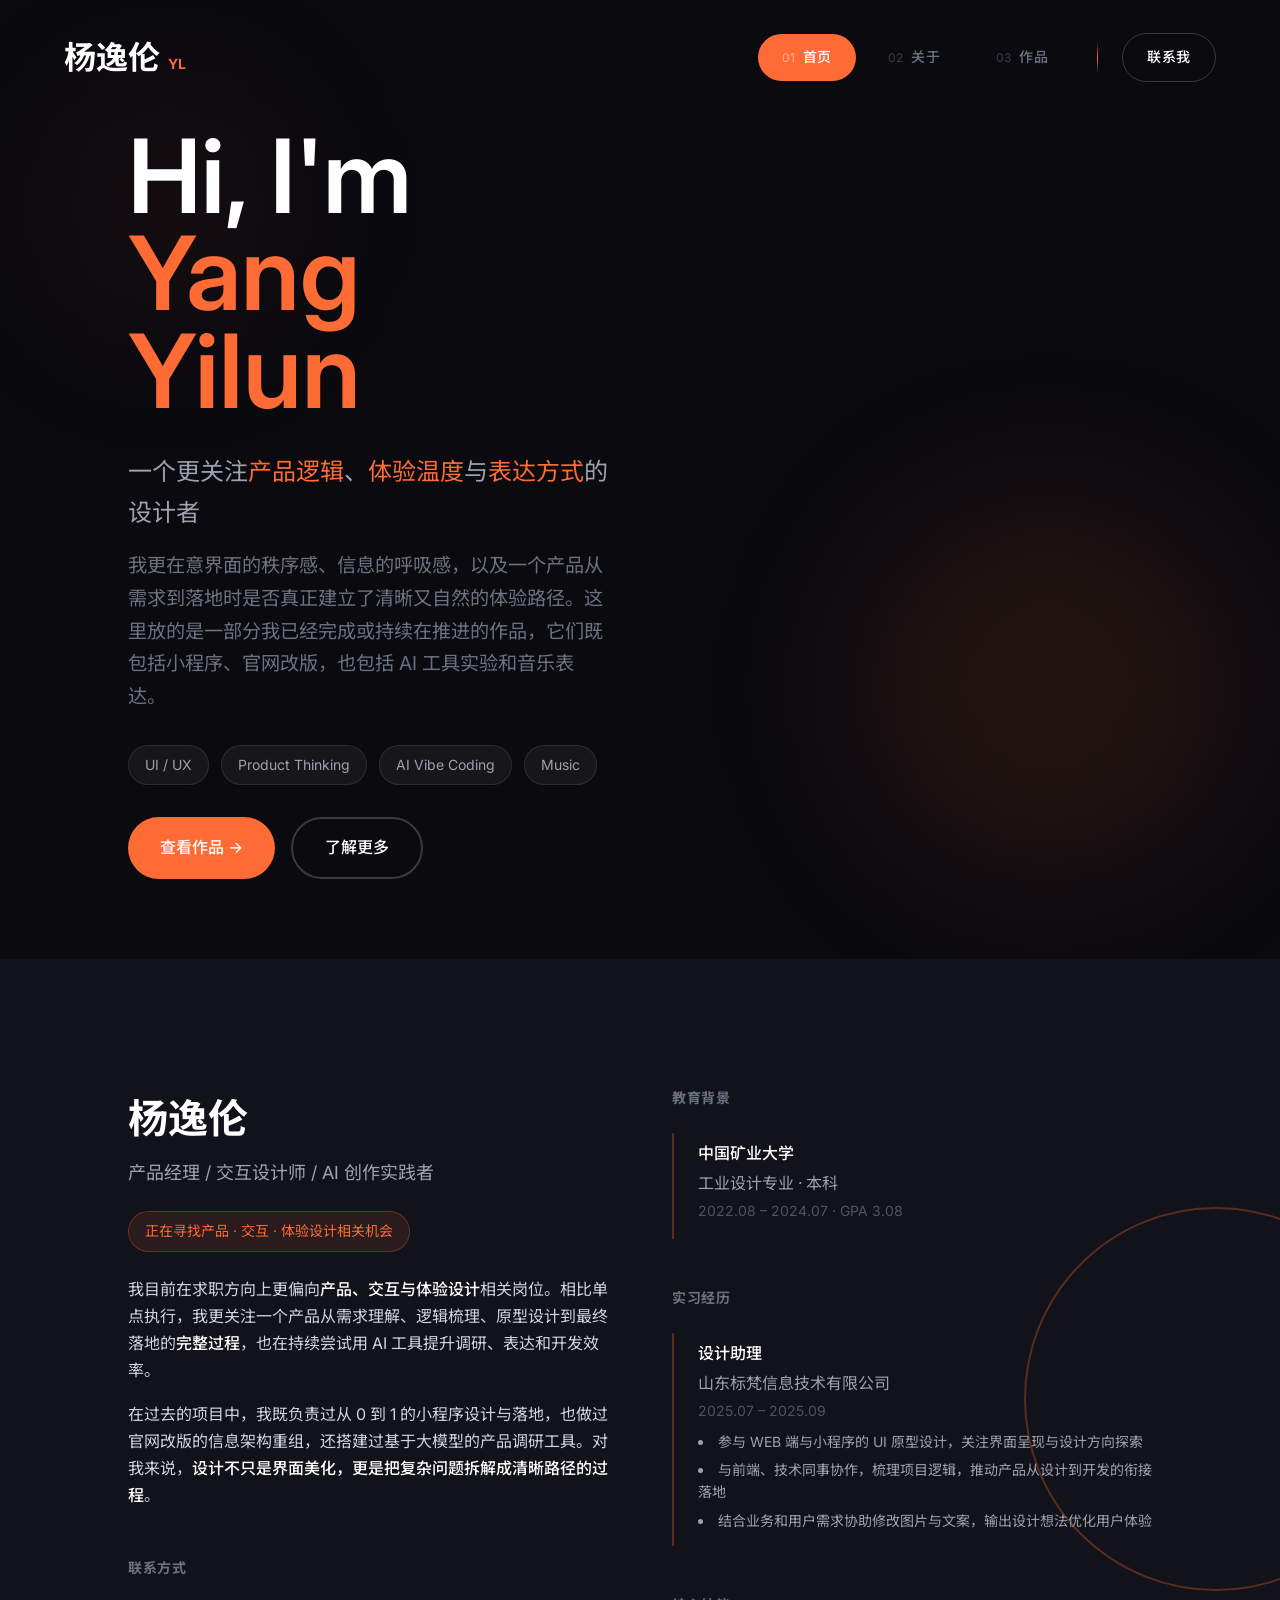
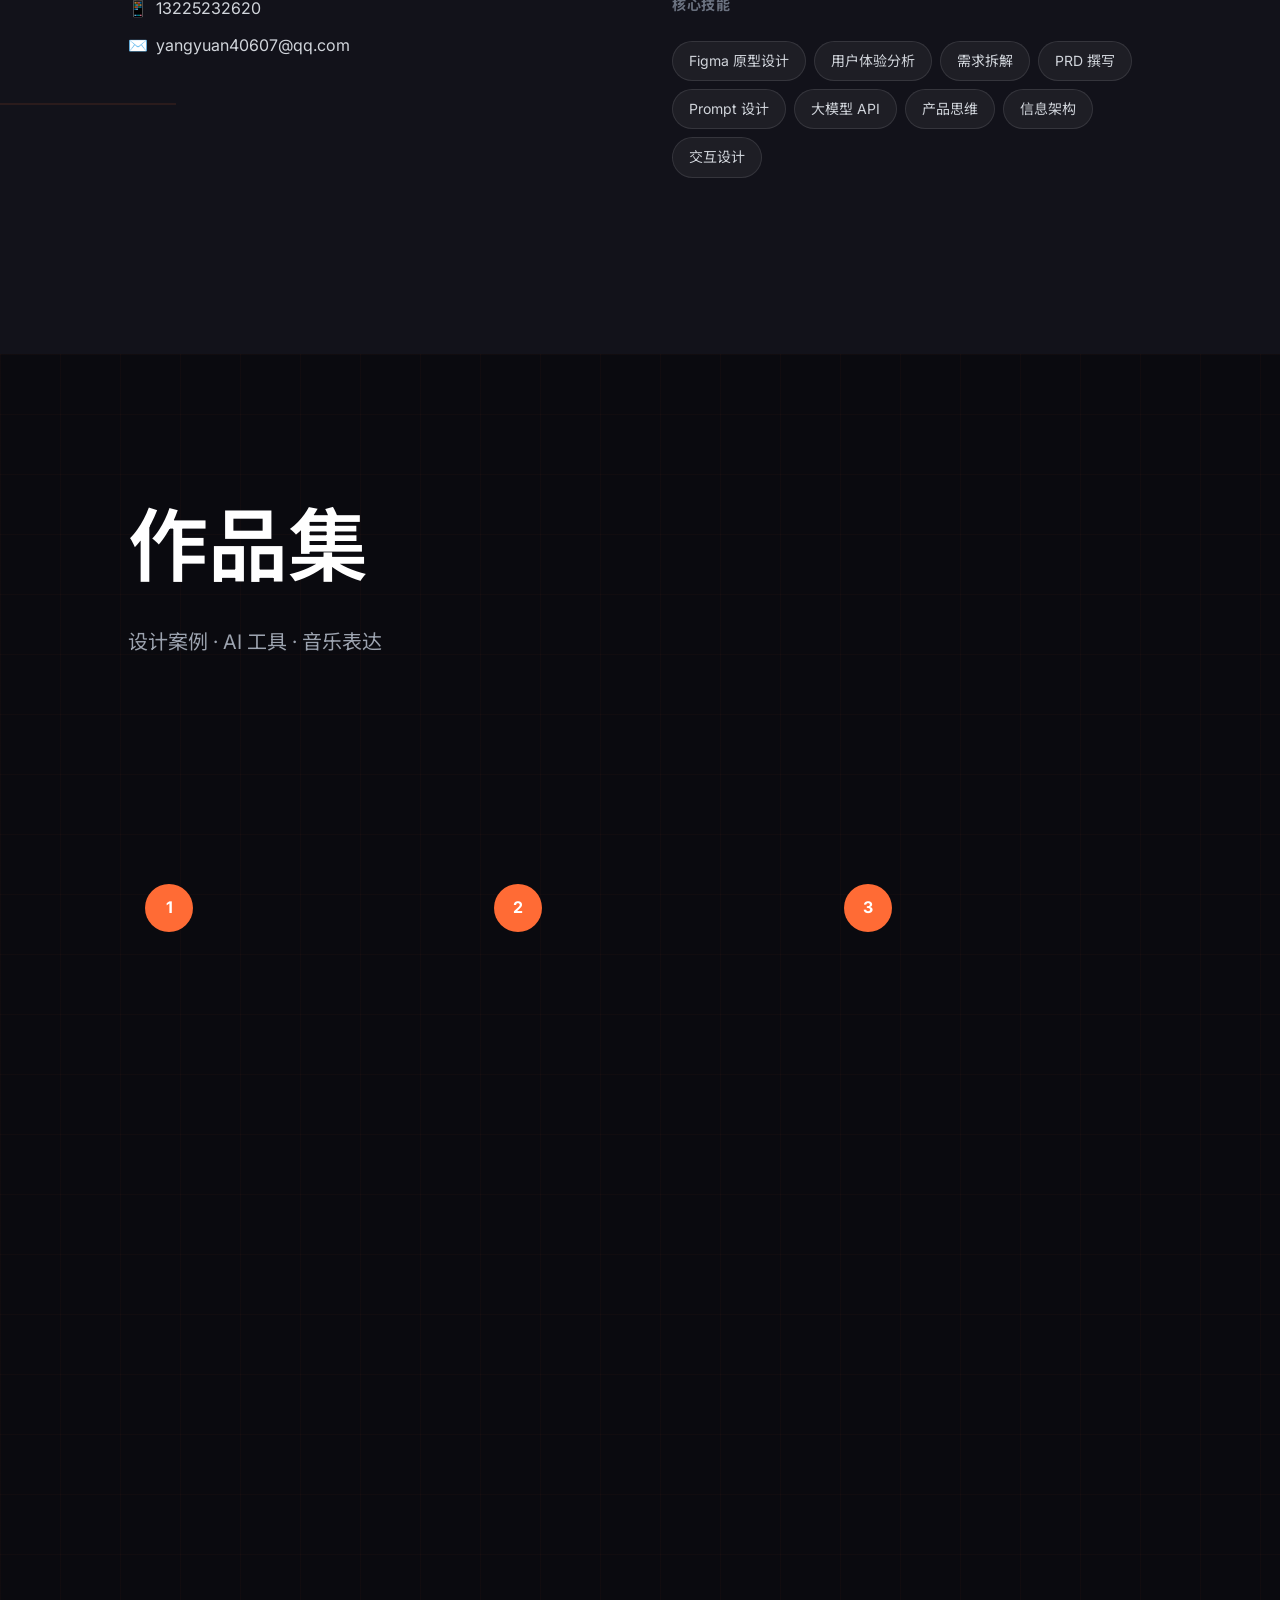
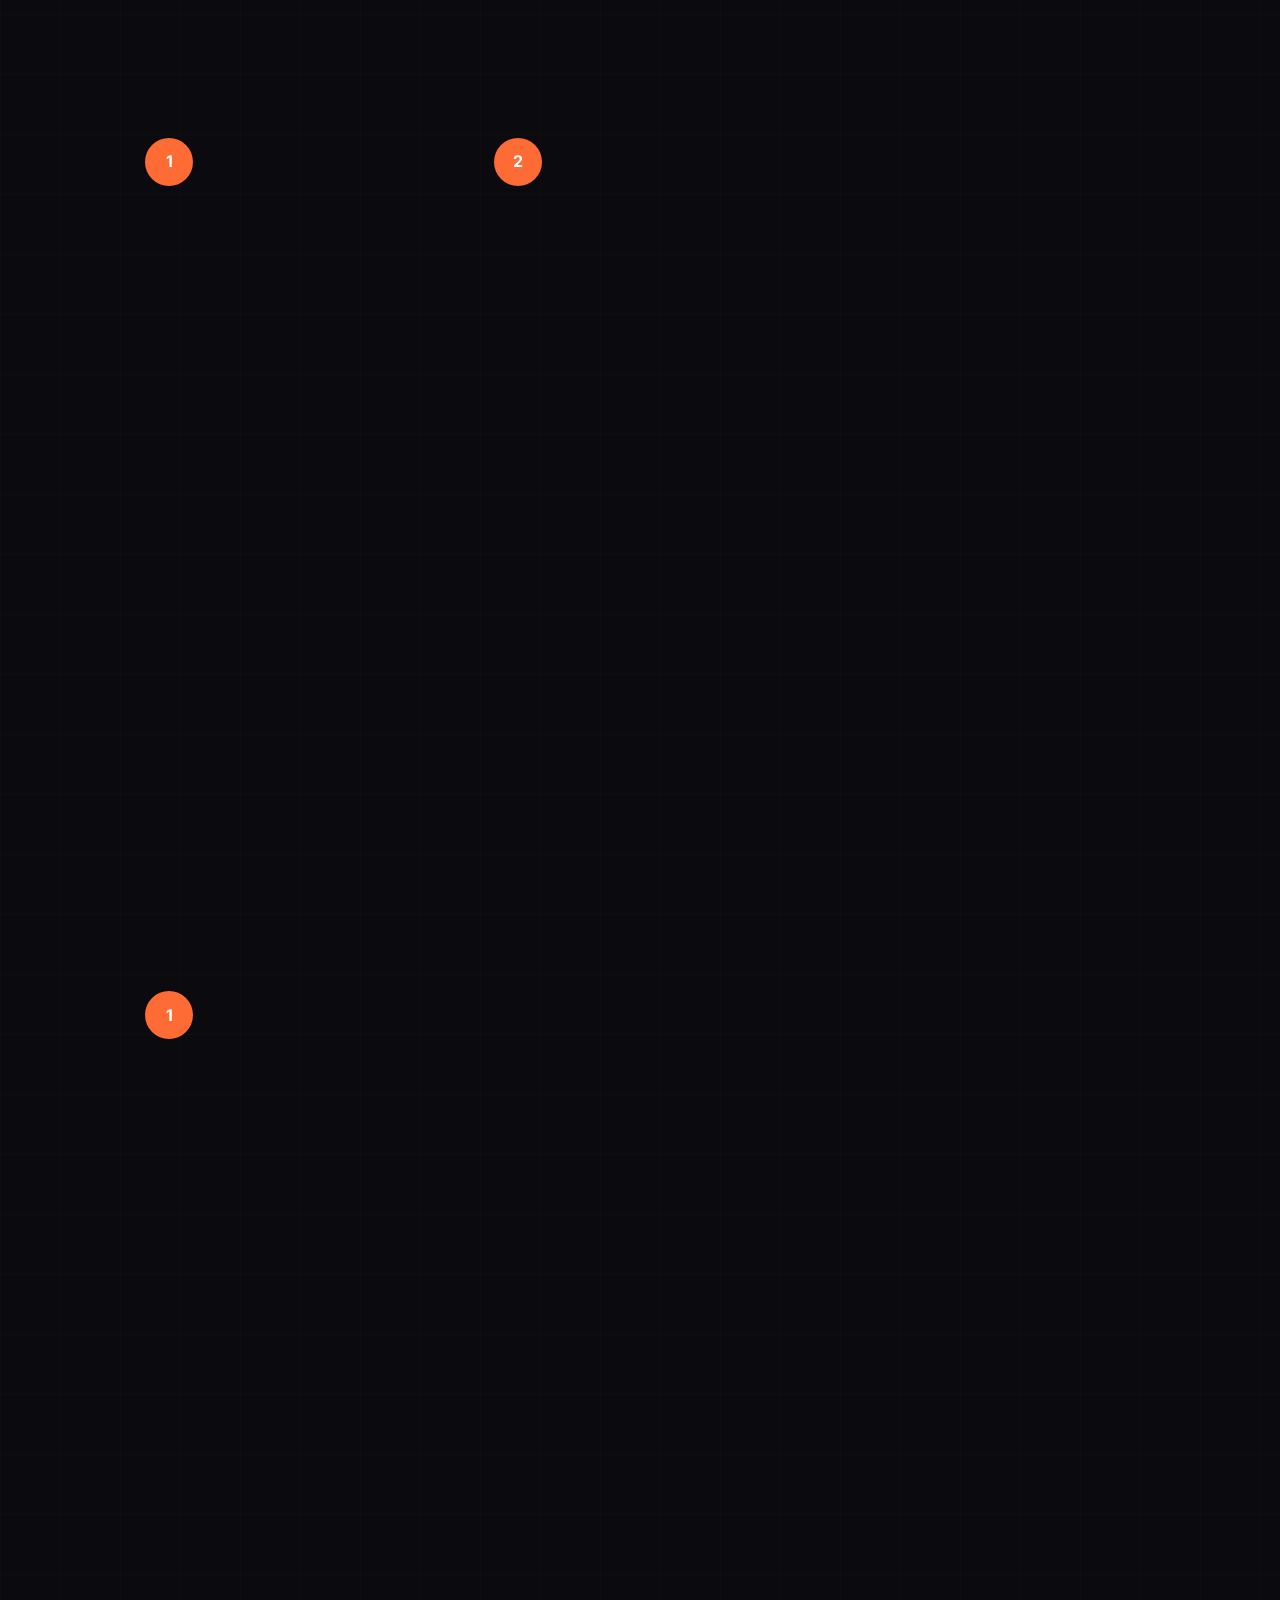
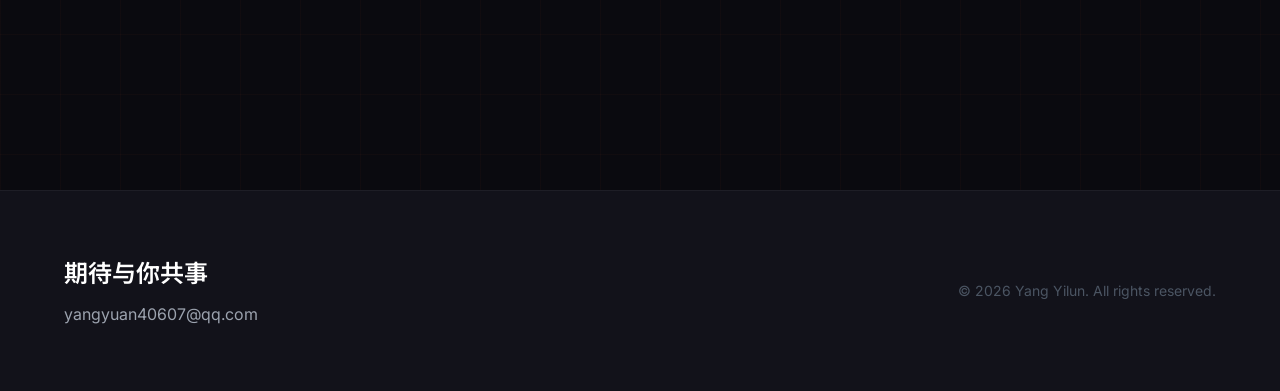
==== commit 9ca6fed9: "Update index.html" ====
--- a/index.html
+++ b/index.html
@@ -1,14 +1,1585 @@
-<!doctype html>
+<!DOCTYPE html>
 <html lang="zh-CN">
-  <head>
-    <meta charset="UTF-8" />
-    <meta name="viewport" content="width=device-width, initial-scale=1.0" />
+<head>
+    <meta charset="UTF-8">
+    <meta name="viewport" content="width=device-width, initial-scale=1.0">
     <title>杨逸伦 - 产品设计师作品集</title>
-    <meta name="description" content="杨逸伦的个人作品集 - 产品经理、交互设计师、AI创作实践者" />
-    <script type="module" crossorigin src="/assets/index-Db3JZU7P.js"></script>
-    <link rel="stylesheet" crossorigin href="/assets/index-BAZ7xqMR.css">
-  </head>
-  <body>
-    <div id="root"></div>
-  </body>
-</html>+    <meta name="description" content="杨逸伦的个人作品集 - 产品经理、交互设计师、AI创作实践者">
+
+    <!-- Fonts -->
+    <link rel="preconnect" href="https://fonts.googleapis.com">
+    <link rel="preconnect" href="https://fonts.gstatic.com" crossorigin>
+    <link href="https://fonts.googleapis.com/css2?family=Inter:wght@400;500;600;700;800&family=Noto+Sans+SC:wght@400;500;600;700;900&display=swap" rel="stylesheet">
+
+    <style>
+        /* Reset & Base Styles */
+        * {
+            margin: 0;
+            padding: 0;
+            box-sizing: border-box;
+        }
+
+        :root {
+            --primary: #ff6b35;
+            --primary-light: #ff8555;
+            --bg-dark: #0a0a0f;
+            --bg-card: #12121a;
+            --text-white: #ffffff;
+            --text-gray-300: #d1d5db;
+            --text-gray-400: #9ca3af;
+            --text-gray-500: #6b7280;
+            --text-gray-600: #4b5563;
+        }
+
+        html {
+            scroll-behavior: smooth;
+            font-size: 16px;
+        }
+
+        body {
+            font-family: 'Inter', 'Noto Sans SC', -apple-system, BlinkMacSystemFont, 'Segoe UI', 'Microsoft YaHei', sans-serif;
+            background: var(--bg-dark);
+            color: var(--text-white);
+            line-height: 1.6;
+            overflow-x: hidden;
+        }
+
+        /* Progress Bar */
+        #scroll-progress {
+            position: fixed;
+            top: 0;
+            left: 0;
+            height: 1px;
+            background: linear-gradient(to right, var(--primary), var(--primary-light), var(--primary));
+            z-index: 1000;
+            transform-origin: left;
+            box-shadow: 0 0 20px rgba(255, 107, 53, 0.5);
+        }
+
+        /* Navigation */
+        nav {
+            position: fixed;
+            top: 0;
+            left: 0;
+            right: 0;
+            z-index: 999;
+            transition: all 0.5s;
+        }
+
+        nav.scrolled {
+            background: rgba(10, 10, 15, 0.9);
+            backdrop-filter: blur(20px);
+            border-bottom: 1px solid rgba(255, 255, 255, 0.05);
+        }
+
+        .nav-container {
+            max-width: 1800px;
+            margin: 0 auto;
+            padding: 2rem clamp(2rem, 5vw, 6rem);
+            display: flex;
+            justify-content: space-between;
+            align-items: center;
+        }
+
+        .logo {
+            font-size: clamp(1.5rem, 3vw, 2rem);
+            font-weight: 700;
+            display: flex;
+            align-items: baseline;
+            gap: 0.5rem;
+            cursor: pointer;
+            transition: transform 0.3s;
+        }
+
+        .logo:hover {
+            transform: scale(1.05);
+        }
+
+        .logo-accent {
+            color: var(--primary);
+            font-size: 0.875rem;
+            animation: pulse 2s infinite;
+        }
+
+        @keyframes pulse {
+            0%, 100% { opacity: 1; }
+            50% { opacity: 0.5; }
+        }
+
+        .nav-menu {
+            display: flex;
+            gap: 0.5rem;
+            align-items: center;
+        }
+
+        .nav-item {
+            position: relative;
+            padding: 0.75rem 1.5rem;
+            color: var(--text-gray-500);
+            text-decoration: none;
+            border-radius: 9999px;
+            transition: all 0.3s;
+            display: flex;
+            align-items: baseline;
+            gap: 0.5rem;
+        }
+
+        .nav-item.active {
+            color: var(--text-white);
+            background: var(--primary);
+        }
+
+        .nav-item:hover:not(.active) {
+            background: rgba(255, 255, 255, 0.05);
+        }
+
+        .nav-num {
+            font-size: 0.75rem;
+            opacity: 0.5;
+        }
+
+        .nav-label {
+            font-size: 0.875rem;
+            text-transform: uppercase;
+            letter-spacing: 0.05em;
+            font-weight: 500;
+        }
+
+        .nav-separator {
+            width: 1px;
+            height: 2rem;
+            background: linear-gradient(to bottom, transparent, var(--primary), transparent);
+            margin: 0 1rem;
+            animation: scaleY 2s infinite;
+        }
+
+        @keyframes scaleY {
+            0%, 100% { transform: scaleY(1); }
+            50% { transform: scaleY(1.5); }
+        }
+
+        .contact-btn {
+            padding: 0.75rem 1.5rem;
+            border: 1px solid rgba(255, 255, 255, 0.2);
+            border-radius: 9999px;
+            color: var(--text-white);
+            text-decoration: none;
+            font-size: 0.875rem;
+            letter-spacing: 0.05em;
+            font-weight: 500;
+            transition: all 0.3s;
+            position: relative;
+            overflow: hidden;
+        }
+
+        .contact-btn::before {
+            content: '';
+            position: absolute;
+            inset: 0;
+            background: var(--primary);
+            transform: translateX(-100%);
+            transition: transform 0.3s;
+        }
+
+        .contact-btn:hover::before {
+            transform: translateX(0);
+        }
+
+        .contact-btn span {
+            position: relative;
+            z-index: 1;
+        }
+
+        /* Mobile Menu */
+        .mobile-toggle {
+            display: none;
+            width: 3rem;
+            height: 3rem;
+            border: 1px solid rgba(255, 255, 255, 0.2);
+            border-radius: 50%;
+            align-items: center;
+            justify-content: center;
+            background: none;
+            color: white;
+            cursor: pointer;
+        }
+
+        .mobile-menu {
+            display: none;
+            position: fixed;
+            inset: 0;
+            background: var(--bg-dark);
+            z-index: 998;
+            flex-direction: column;
+            justify-content: center;
+            align-items: center;
+            gap: 2rem;
+        }
+
+        .mobile-menu.active {
+            display: flex;
+        }
+
+        .mobile-menu-item {
+            text-align: center;
+        }
+
+        .mobile-menu-num {
+            font-size: 0.875rem;
+            color: var(--text-gray-500);
+            margin-bottom: 0.5rem;
+        }
+
+        .mobile-menu-label {
+            font-size: 2.5rem;
+            font-weight: 600;
+            color: var(--text-white);
+            text-decoration: none;
+        }
+
+        .mobile-menu-label.active {
+            color: var(--primary);
+        }
+
+        /* Container */
+        .container {
+            max-width: 1800px;
+            margin: 0 auto;
+            padding: 0 clamp(2rem, 5vw, 6rem);
+        }
+
+        /* Hero Section */
+        #home {
+            min-height: 100vh;
+            display: flex;
+            align-items: center;
+            padding: 8rem clamp(2rem, 5vw, 6rem) 5rem;
+            position: relative;
+        }
+
+        .hero-grid {
+            display: grid;
+            grid-template-columns: 1fr;
+            gap: 4rem;
+            align-items: center;
+            position: relative;
+            z-index: 10;
+        }
+
+        .hero-content {
+            animation: fadeInUp 0.8s ease-out 0.8s both;
+        }
+
+        .hero-title {
+            font-size: clamp(3rem, 8vw, 7rem);
+            line-height: 0.95;
+            font-weight: 600;
+            margin-bottom: 2rem;
+        }
+
+        .hero-title-accent {
+            color: var(--primary);
+        }
+
+        .hero-subtitle {
+            font-size: clamp(1.125rem, 2vw, 1.5rem);
+            color: var(--text-gray-400);
+            max-width: 48rem;
+            margin-bottom: 1rem;
+            line-height: 1.7;
+        }
+
+        .hero-subtitle .accent {
+            color: var(--primary);
+        }
+
+        .hero-description {
+            font-size: clamp(1rem, 1.5vw, 1.25rem);
+            color: var(--text-gray-500);
+            max-width: 48rem;
+            margin-bottom: 2rem;
+            line-height: 1.7;
+        }
+
+        .hero-tags {
+            display: flex;
+            flex-wrap: wrap;
+            gap: 0.75rem;
+            margin-bottom: 2rem;
+        }
+
+        .tag {
+            padding: 0.5rem 1rem;
+            background: rgba(255, 255, 255, 0.05);
+            border: 1px solid rgba(255, 255, 255, 0.1);
+            border-radius: 9999px;
+            font-size: 0.875rem;
+            color: var(--text-gray-400);
+        }
+
+        .hero-buttons {
+            display: flex;
+            gap: 1rem;
+            flex-wrap: wrap;
+        }
+
+        .btn {
+            padding: 1rem 2rem;
+            border-radius: 9999px;
+            font-weight: 500;
+            text-decoration: none;
+            transition: all 0.3s;
+            display: inline-flex;
+            align-items: center;
+            gap: 0.5rem;
+        }
+
+        .btn-primary {
+            background: var(--primary);
+            color: white;
+        }
+
+        .btn-primary:hover {
+            background: var(--primary-light);
+            transform: scale(1.05);
+        }
+
+        .btn-secondary {
+            border: 2px solid rgba(255, 255, 255, 0.2);
+            color: white;
+        }
+
+        .btn-secondary:hover {
+            background: rgba(255, 255, 255, 0.05);
+            transform: scale(1.05);
+        }
+
+        /* Floating Background */
+        .float-bg {
+            position: absolute;
+            border-radius: 50%;
+            filter: blur(80px);
+            animation: float 8s ease-in-out infinite;
+        }
+
+        .float-bg-1 {
+            top: 5rem;
+            left: 2.5rem;
+            width: 16rem;
+            height: 16rem;
+            background: rgba(255, 107, 53, 0.05);
+        }
+
+        .float-bg-2 {
+            bottom: 5rem;
+            right: 2.5rem;
+            width: 24rem;
+            height: 24rem;
+            background: rgba(255, 107, 53, 0.1);
+            animation-delay: -4s;
+            animation-duration: 10s;
+        }
+
+        @keyframes float {
+            0%, 100% { transform: translateY(0) scale(1); }
+            50% { transform: translateY(30px) scale(1.1); }
+        }
+
+        /* About Section */
+        #about {
+            padding: 8rem clamp(2rem, 5vw, 6rem);
+            background: var(--bg-card);
+            position: relative;
+            overflow: hidden;
+        }
+
+        .about-grid {
+            display: grid;
+            grid-template-columns: 1fr;
+            gap: 4rem;
+        }
+
+        .about-header {
+            margin-bottom: 1.5rem;
+        }
+
+        .about-name {
+            font-size: clamp(2rem, 4vw, 2.5rem);
+            font-weight: 700;
+            margin-bottom: 0.5rem;
+        }
+
+        .about-role {
+            font-size: 1.125rem;
+            color: var(--text-gray-400);
+        }
+
+        .about-badge {
+            display: inline-block;
+            padding: 0.5rem 1rem;
+            background: rgba(255, 107, 53, 0.1);
+            border: 1px solid rgba(255, 107, 53, 0.3);
+            border-radius: 9999px;
+            color: var(--primary);
+            font-size: 0.875rem;
+            margin-bottom: 1.5rem;
+        }
+
+        .about-text {
+            color: var(--text-gray-300);
+            line-height: 1.7;
+            margin-bottom: 1rem;
+        }
+
+        .about-text .highlight {
+            color: white;
+            font-weight: 500;
+        }
+
+        .contact-info {
+            padding-top: 2rem;
+        }
+
+        .contact-info h3 {
+            font-size: 0.875rem;
+            color: var(--text-gray-500);
+            letter-spacing: 0.05em;
+            margin-bottom: 1rem;
+        }
+
+        .contact-link {
+            display: flex;
+            align-items: center;
+            gap: 0.5rem;
+            color: var(--text-gray-300);
+            text-decoration: none;
+            margin-bottom: 0.75rem;
+            transition: all 0.3s;
+        }
+
+        .contact-link:hover {
+            color: var(--primary);
+            transform: translateX(5px);
+        }
+
+        .resume-section {
+            margin-bottom: 3rem;
+        }
+
+        .resume-section h3 {
+            font-size: 0.875rem;
+            color: var(--text-gray-500);
+            letter-spacing: 0.05em;
+            margin-bottom: 1.5rem;
+        }
+
+        .resume-item {
+            border-left: 2px solid rgba(255, 107, 53, 0.3);
+            padding-left: 1.5rem;
+            padding-top: 0.5rem;
+            padding-bottom: 0.5rem;
+            margin-bottom: 1.5rem;
+            transition: all 0.3s;
+        }
+
+        .resume-item:hover {
+            border-color: rgba(255, 107, 53, 0.8);
+            transform: translateX(5px);
+        }
+
+        .resume-item-title {
+            color: white;
+            font-weight: 500;
+            margin-bottom: 0.25rem;
+        }
+
+        .resume-item-company {
+            color: var(--text-gray-400);
+            margin-bottom: 0.25rem;
+        }
+
+        .resume-item-period {
+            font-size: 0.875rem;
+            color: var(--text-gray-600);
+            margin-bottom: 0.5rem;
+        }
+
+        .resume-item ul {
+            font-size: 0.875rem;
+            color: var(--text-gray-400);
+            list-style-position: inside;
+        }
+
+        .resume-item li {
+            margin-bottom: 0.375rem;
+        }
+
+        .skills-grid {
+            display: flex;
+            flex-wrap: wrap;
+            gap: 0.5rem;
+        }
+
+        .skill-tag {
+            padding: 0.5rem 1rem;
+            background: rgba(255, 255, 255, 0.05);
+            border: 1px solid rgba(255, 255, 255, 0.1);
+            border-radius: 9999px;
+            font-size: 0.875rem;
+            color: var(--text-gray-300);
+            transition: all 0.3s;
+            cursor: default;
+        }
+
+        .skill-tag:hover {
+            transform: scale(1.05);
+            background: rgba(255, 107, 53, 0.1);
+            border-color: rgba(255, 107, 53, 0.5);
+        }
+
+        /* Works Section */
+        #works {
+            padding: 8rem clamp(2rem, 5vw, 6rem);
+            background: var(--bg-dark);
+            position: relative;
+            overflow: hidden;
+        }
+
+        .works-header {
+            margin-bottom: 5rem;
+        }
+
+        .works-title {
+            font-size: clamp(3rem, 7vw, 5rem);
+            font-weight: 600;
+            margin-bottom: 1rem;
+        }
+
+        .works-subtitle {
+            font-size: 1.25rem;
+            color: var(--text-gray-400);
+        }
+
+        .work-category {
+            margin-bottom: 6rem;
+        }
+
+        .category-header {
+            display: flex;
+            justify-content: space-between;
+            align-items: flex-end;
+            margin-bottom: 2rem;
+            flex-wrap: wrap;
+            gap: 1.5rem;
+        }
+
+        .category-title {
+            font-size: clamp(2rem, 4vw, 2.5rem);
+            font-weight: 600;
+            margin-bottom: 0.5rem;
+        }
+
+        .category-description {
+            color: var(--text-gray-500);
+        }
+
+        .carousel-controls {
+            display: flex;
+            align-items: center;
+            gap: 1rem;
+        }
+
+        .carousel-counter {
+            display: flex;
+            align-items: baseline;
+            gap: 0.25rem;
+            font-size: 0.875rem;
+        }
+
+        .counter-current {
+            color: var(--primary);
+            font-weight: 600;
+            font-variant-numeric: tabular-nums;
+        }
+
+        .counter-separator {
+            color: var(--text-gray-600);
+        }
+
+        .counter-total {
+            color: var(--text-gray-500);
+            font-variant-numeric: tabular-nums;
+        }
+
+        .carousel-btn {
+            width: 3rem;
+            height: 3rem;
+            border-radius: 50%;
+            background: rgba(255, 255, 255, 0.05);
+            border: 1px solid rgba(255, 255, 255, 0.1);
+            color: var(--text-gray-400);
+            display: flex;
+            align-items: center;
+            justify-content: center;
+            cursor: pointer;
+            transition: all 0.3s;
+        }
+
+        .carousel-btn:hover {
+            background: rgba(255, 107, 53, 0.1);
+            border-color: rgba(255, 107, 53, 0.5);
+            transform: scale(1.1);
+        }
+
+        .carousel-wrapper {
+            position: relative;
+            overflow: hidden;
+            margin: 0 -2rem;
+            padding: 0 2rem 2rem;
+        }
+
+        .carousel-track {
+            display: flex;
+            gap: 1.5rem;
+            transition: transform 0.6s cubic-bezier(0.33, 1, 0.68, 1);
+        }
+
+        .project-card {
+            flex: 0 0 calc(33.333% - 1rem);
+            min-width: 0;
+            height: 560px;
+            background: var(--bg-card);
+            border: 1px solid rgba(255, 255, 255, 0.1);
+            border-radius: 1rem;
+            overflow: hidden;
+            transition: all 0.3s;
+            cursor: pointer;
+            display: flex;
+            flex-direction: column;
+        }
+
+        .project-card:hover {
+            transform: translateY(-12px);
+            border-color: rgba(255, 107, 53, 0.5);
+        }
+
+        .project-image {
+            height: 18rem;
+            position: relative;
+            overflow: hidden;
+            background: #1a1a24;
+        }
+
+        .project-image img {
+            width: 100%;
+            height: 100%;
+            object-fit: cover;
+            transition: transform 0.8s cubic-bezier(0.33, 1, 0.68, 1);
+        }
+
+        .project-card:hover .project-image img {
+            transform: scale(1.15);
+        }
+
+        .project-image::after {
+            content: '';
+            position: absolute;
+            inset: 0;
+            background: linear-gradient(to top, var(--bg-card) 0%, rgba(18, 18, 26, 0.4) 50%, transparent 100%);
+            opacity: 0.7;
+        }
+
+        .project-badge {
+            position: absolute;
+            top: 1rem;
+            left: 1rem;
+            width: 3rem;
+            height: 3rem;
+            border-radius: 50%;
+            background: var(--primary);
+            color: white;
+            display: flex;
+            align-items: center;
+            justify-content: center;
+            font-weight: 700;
+            z-index: 10;
+        }
+
+        .project-content {
+            padding: 1.5rem;
+            display: flex;
+            flex-direction: column;
+            gap: 1rem;
+            flex: 1;
+        }
+
+        .project-title {
+            font-size: 1.25rem;
+            font-weight: 600;
+            margin-bottom: 0.5rem;
+            display: -webkit-box;
+            -webkit-line-clamp: 2;
+            -webkit-box-orient: vertical;
+            overflow: hidden;
+        }
+
+        .project-card:hover .project-title {
+            color: var(--primary);
+        }
+
+        .project-description {
+            font-size: 0.875rem;
+            color: var(--text-gray-400);
+            display: -webkit-box;
+            -webkit-line-clamp: 2;
+            -webkit-box-orient: vertical;
+            overflow: hidden;
+        }
+
+        .project-tags {
+            display: flex;
+            flex-wrap: wrap;
+            gap: 0.5rem;
+            min-height: 2rem;
+        }
+
+        .project-tag {
+            padding: 0.25rem 0.75rem;
+            background: rgba(255, 255, 255, 0.05);
+            border: 1px solid rgba(255, 255, 255, 0.1);
+            border-radius: 9999px;
+            font-size: 0.75rem;
+            color: var(--text-gray-400);
+        }
+
+        .project-cta {
+            display: flex;
+            align-items: center;
+            gap: 0.5rem;
+            color: var(--primary);
+            font-size: 0.875rem;
+            margin-top: auto;
+        }
+
+        .carousel-dots {
+            display: flex;
+            justify-content: center;
+            gap: 0.5rem;
+            margin-top: 2rem;
+        }
+
+        .carousel-dot {
+            height: 4px;
+            width: 2rem;
+            background: rgba(255, 255, 255, 0.2);
+            border-radius: 9999px;
+            cursor: pointer;
+            transition: all 0.3s;
+        }
+
+        .carousel-dot:hover {
+            background: rgba(255, 255, 255, 0.4);
+        }
+
+        .carousel-dot.active {
+            width: 3rem;
+            background: var(--primary);
+        }
+
+        /* Footer */
+        footer {
+            padding: 4rem clamp(2rem, 5vw, 6rem);
+            background: var(--bg-card);
+            border-top: 1px solid rgba(255, 255, 255, 0.05);
+            position: relative;
+            overflow: hidden;
+        }
+
+        .footer-content {
+            max-width: 1800px;
+            margin: 0 auto;
+            display: flex;
+            justify-content: space-between;
+            align-items: center;
+            flex-wrap: wrap;
+            gap: 2rem;
+            position: relative;
+            z-index: 10;
+        }
+
+        .footer-cta h2 {
+            font-size: 1.5rem;
+            font-weight: 600;
+            margin-bottom: 0.5rem;
+            transition: color 0.3s;
+        }
+
+        .footer-cta h2:hover {
+            color: var(--primary);
+        }
+
+        .footer-email {
+            color: var(--text-gray-400);
+            text-decoration: none;
+            transition: all 0.3s;
+        }
+
+        .footer-email:hover {
+            color: var(--primary);
+            transform: translateX(5px);
+        }
+
+        .footer-copyright {
+            color: var(--text-gray-600);
+            font-size: 0.875rem;
+        }
+
+        /* Back to Top */
+        #back-to-top {
+            position: fixed;
+            bottom: 2rem;
+            right: 2rem;
+            width: 3.5rem;
+            height: 3.5rem;
+            background: var(--primary);
+            border-radius: 50%;
+            display: flex;
+            align-items: center;
+            justify-content: center;
+            color: white;
+            cursor: pointer;
+            z-index: 100;
+            box-shadow: 0 4px 20px rgba(255, 107, 53, 0.2);
+            opacity: 0;
+            transform: scale(0);
+            transition: all 0.3s;
+        }
+
+        #back-to-top.visible {
+            opacity: 1;
+            transform: scale(1);
+        }
+
+        #back-to-top:hover {
+            background: var(--primary-light);
+            transform: scale(1.1);
+        }
+
+        /* Animations */
+        @keyframes fadeInUp {
+            from {
+                opacity: 0;
+                transform: translateY(40px);
+            }
+            to {
+                opacity: 1;
+                transform: translateY(0);
+            }
+        }
+
+        .fade-in-up {
+            animation: fadeInUp 0.8s ease-out both;
+        }
+
+        .delay-1 { animation-delay: 0.1s; }
+        .delay-2 { animation-delay: 0.2s; }
+        .delay-3 { animation-delay: 0.3s; }
+        .delay-4 { animation-delay: 0.4s; }
+        .delay-5 { animation-delay: 0.5s; }
+
+        /* Responsive */
+        @media (min-width: 768px) {
+            .about-grid {
+                grid-template-columns: 1fr 1fr;
+            }
+        }
+
+        @media (min-width: 1024px) {
+            .hero-grid {
+                grid-template-columns: 1fr 1fr;
+            }
+
+            .nav-menu {
+                display: flex !important;
+            }
+
+            .mobile-toggle {
+                display: none !important;
+            }
+        }
+
+        @media (max-width: 1023px) {
+            .nav-menu {
+                display: none;
+            }
+
+            .mobile-toggle {
+                display: flex;
+            }
+
+            .project-card {
+                flex: 0 0 calc(50% - 0.75rem);
+            }
+        }
+
+        @media (max-width: 767px) {
+            .project-card {
+                flex: 0 0 calc(100% - 1.5rem);
+            }
+
+            .carousel-counter {
+                display: none;
+            }
+        }
+
+        /* Grid Background */
+        .grid-bg {
+            position: absolute;
+            inset: 0;
+            background-image:
+                linear-gradient(rgba(255, 107, 53, 0.03) 1px, transparent 1px),
+                linear-gradient(90deg, rgba(255, 107, 53, 0.03) 1px, transparent 1px);
+            background-size: 60px 60px;
+            opacity: 0;
+            animation: fadeIn 1.5s ease-out 0.5s forwards;
+        }
+
+        @keyframes fadeIn {
+            to { opacity: 1; }
+        }
+
+        /* Decorative Elements */
+        .deco-circle {
+            position: absolute;
+            border-radius: 50%;
+            border: 2px solid rgba(255, 107, 53, 0.3);
+            opacity: 0;
+            animation: fadeIn 1.5s ease-out both;
+        }
+
+        .deco-bar {
+            position: absolute;
+            height: 2px;
+            background: var(--primary);
+        }
+    </style>
+</head>
+<body>
+    <!-- Scroll Progress Bar -->
+    <div id="scroll-progress"></div>
+
+    <!-- Navigation -->
+    <nav id="navbar">
+        <div class="nav-container">
+            <div class="logo" onclick="scrollToSection('home')">
+                <span>杨逸伦</span>
+                <span class="logo-accent">YL</span>
+            </div>
+
+            <div class="nav-menu">
+                <a href="#home" class="nav-item active" data-section="home">
+                    <span class="nav-num">01</span>
+                    <span class="nav-label">首页</span>
+                </a>
+                <a href="#about" class="nav-item" data-section="about">
+                    <span class="nav-num">02</span>
+                    <span class="nav-label">关于</span>
+                </a>
+                <a href="#works" class="nav-item" data-section="works">
+                    <span class="nav-num">03</span>
+                    <span class="nav-label">作品</span>
+                </a>
+                <div class="nav-separator"></div>
+                <a href="mailto:yangyuan40607@qq.com" class="contact-btn">
+                    <span>联系我</span>
+                </a>
+            </div>
+
+            <button class="mobile-toggle" onclick="toggleMobileMenu()">
+                <span id="mobile-toggle-icon">☰</span>
+            </button>
+        </div>
+    </nav>
+
+    <!-- Mobile Menu -->
+    <div class="mobile-menu" id="mobile-menu">
+        <div class="mobile-menu-item">
+            <div class="mobile-menu-num">01</div>
+            <a href="#home" class="mobile-menu-label" onclick="closeMobileMenu()">首页</a>
+        </div>
+        <div class="mobile-menu-item">
+            <div class="mobile-menu-num">02</div>
+            <a href="#about" class="mobile-menu-label" onclick="closeMobileMenu()">关于</a>
+        </div>
+        <div class="mobile-menu-item">
+            <div class="mobile-menu-num">03</div>
+            <a href="#works" class="mobile-menu-label" onclick="closeMobileMenu()">作品</a>
+        </div>
+        <a href="mailto:yangyuan40607@qq.com" class="btn btn-primary" onclick="closeMobileMenu()">联系我</a>
+    </div>
+
+    <!-- Hero Section -->
+    <section id="home">
+        <div class="float-bg float-bg-1"></div>
+        <div class="float-bg float-bg-2"></div>
+
+        <div class="hero-grid container">
+            <div class="hero-content">
+                <h1 class="hero-title">
+                    Hi, I'm<br>
+                    <span class="hero-title-accent">Yang Yilun</span>
+                </h1>
+                <p class="hero-subtitle">
+                    一个更关注<span class="accent">产品逻辑</span>、<span class="accent">体验温度</span>与<span class="accent">表达方式</span>的设计者
+                </p>
+                <p class="hero-description">
+                    我更在意界面的秩序感、信息的呼吸感，以及一个产品从需求到落地时是否真正建立了清晰又自然的体验路径。这里放的是一部分我已经完成或持续在推进的作品，它们既包括小程序、官网改版，也包括 AI 工具实验和音乐表达。
+                </p>
+                <div class="hero-tags">
+                    <span class="tag">UI / UX</span>
+                    <span class="tag">Product Thinking</span>
+                    <span class="tag">AI Vibe Coding</span>
+                    <span class="tag">Music</span>
+                </div>
+                <div class="hero-buttons">
+                    <a href="#works" class="btn btn-primary">
+                        查看作品 →
+                    </a>
+                    <a href="#about" class="btn btn-secondary">了解更多</a>
+                </div>
+            </div>
+        </div>
+    </section>
+
+    <!-- About Section -->
+    <section id="about">
+        <div class="deco-circle" style="top: 25%; right: -8rem; width: 24rem; height: 24rem; animation-delay: 0.5s;"></div>
+        <div class="deco-bar" style="bottom: 25%; left: -5rem; width: 16rem; opacity: 0.1; animation-delay: 0.7s;"></div>
+
+        <div class="container">
+            <div class="about-grid">
+                <div class="fade-in-up">
+                    <div class="about-header">
+                        <div class="about-name">杨逸伦</div>
+                        <div class="about-role">产品经理 / 交互设计师 / AI 创作实践者</div>
+                    </div>
+
+                    <div class="about-badge">正在寻找产品 · 交互 · 体验设计相关机会</div>
+
+                    <div class="about-text">
+                        我目前在求职方向上更偏向<span class="highlight">产品、交互与体验设计</span>相关岗位。相比单点执行，我更关注一个产品从需求理解、逻辑梳理、原型设计到最终落地的<span class="highlight">完整过程</span>，也在持续尝试用 AI 工具提升调研、表达和开发效率。
+                    </div>
+                    <div class="about-text">
+                        在过去的项目中，我既负责过从 0 到 1 的小程序设计与落地，也做过官网改版的信息架构重组，还搭建过基于大模型的产品调研工具。对我来说，<span class="highlight">设计不只是界面美化，更是把复杂问题拆解成清晰路径的过程</span>。
+                    </div>
+
+                    <div class="contact-info">
+                        <h3>联系方式</h3>
+                        <a href="tel:13225232620" class="contact-link">
+                            <span>📱</span>
+                            <span>13225232620</span>
+                        </a>
+                        <a href="mailto:yangyuan40607@qq.com" class="contact-link">
+                            <span>✉️</span>
+                            <span>yangyuan40607@qq.com</span>
+                        </a>
+                    </div>
+                </div>
+
+                <div class="fade-in-up delay-2">
+                    <div class="resume-section">
+                        <h3>教育背景</h3>
+                        <div class="resume-item">
+                            <div class="resume-item-title">中国矿业大学</div>
+                            <div class="resume-item-company">工业设计专业 · 本科</div>
+                            <div class="resume-item-period">2022.08 – 2024.07 · GPA 3.08</div>
+                        </div>
+                    </div>
+
+                    <div class="resume-section">
+                        <h3>实习经历</h3>
+                        <div class="resume-item">
+                            <div class="resume-item-title">设计助理</div>
+                            <div class="resume-item-company">山东标梵信息技术有限公司</div>
+                            <div class="resume-item-period">2025.07 – 2025.09</div>
+                            <ul>
+                                <li>参与 WEB 端与小程序的 UI 原型设计，关注界面呈现与设计方向探索</li>
+                                <li>与前端、技术同事协作，梳理项目逻辑，推动产品从设计到开发的衔接落地</li>
+                                <li>结合业务和用户需求协助修改图片与文案，输出设计想法优化用户体验</li>
+                            </ul>
+                        </div>
+                    </div>
+
+                    <div class="resume-section">
+                        <h3>核心技能</h3>
+                        <div class="skills-grid">
+                            <span class="skill-tag">Figma 原型设计</span>
+                            <span class="skill-tag">用户体验分析</span>
+                            <span class="skill-tag">需求拆解</span>
+                            <span class="skill-tag">PRD 撰写</span>
+                            <span class="skill-tag">Prompt 设计</span>
+                            <span class="skill-tag">大模型 API</span>
+                            <span class="skill-tag">产品思维</span>
+                            <span class="skill-tag">信息架构</span>
+                            <span class="skill-tag">交互设计</span>
+                        </div>
+                    </div>
+                </div>
+            </div>
+        </div>
+    </section>
+
+    <!-- Works Section -->
+    <section id="works">
+        <div class="grid-bg"></div>
+
+        <div class="container">
+            <div class="works-header fade-in-up">
+                <h2 class="works-title">作品集</h2>
+                <p class="works-subtitle">设计案例 · AI 工具 · 音乐表达</p>
+            </div>
+
+            <!-- Design Works -->
+            <div class="work-category fade-in-up delay-1">
+                <div class="category-header">
+                    <div>
+                        <h3 class="category-title">Design Works</h3>
+                        <p class="category-description">UI / UX 案例、小程序项目、官网改版与视觉设计</p>
+                    </div>
+                    <div class="carousel-controls">
+                        <div class="carousel-counter">
+                            <span class="counter-current" data-carousel="design">01</span>
+                            <span class="counter-separator">/</span>
+                            <span class="counter-total">06</span>
+                        </div>
+                        <button class="carousel-btn" onclick="prevSlide('design')">‹</button>
+                        <button class="carousel-btn" onclick="nextSlide('design')">›</button>
+                    </div>
+                </div>
+
+                <div class="carousel-wrapper">
+                    <div class="carousel-track" id="carousel-design">
+                        <div class="project-card" onclick="window.open('pdfs/qilu.pdf', '_blank')">
+                            <div class="project-image">
+                                <div class="project-badge">1</div>
+                                <img src="https://images.unsplash.com/photo-1551650975-87deedd944c3?crop=entropy&cs=tinysrgb&fit=max&fm=jpg&q=80&w=800" alt="齐鲁师范学院校友会小程序设计">
+                            </div>
+                            <div class="project-content">
+                                <div>
+                                    <h4 class="project-title">齐鲁师范学院校友会小程序设计</h4>
+                                    <p class="project-description">围绕「身份—关系—互动—价值」构建校友平台结构，通过重构连接方式解决弱连接、低互动的问题</p>
+                                </div>
+                                <div class="project-tags">
+                                    <span class="project-tag">UI/UX</span>
+                                    <span class="project-tag">小程序</span>
+                                    <span class="project-tag">系统设计</span>
+                                </div>
+                                <div class="project-cta">查看详情 →</div>
+                            </div>
+                        </div>
+
+                        <div class="project-card" onclick="window.open('cases/tongfang.html', '_blank')">
+                            <div class="project-image">
+                                <div class="project-badge">2</div>
+                                <img src="https://images.unsplash.com/photo-1460925895917-afdab827c52f?crop=entropy&cs=tinysrgb&fit=max&fm=jpg&q=80&w=800" alt="山东统防生物科技官网设计">
+                            </div>
+                            <div class="project-content">
+                                <div>
+                                    <h4 class="project-title">山东统防生物科技官网设计</h4>
+                                    <p class="project-description">官网改版方向项目，适合展示企业官网的信息结构优化、品牌表达更新与设计说明整合能力</p>
+                                </div>
+                                <div class="project-tags">
+                                    <span class="project-tag">官网改版</span>
+                                    <span class="project-tag">品牌表达</span>
+                                </div>
+                                <div class="project-cta">查看详情 →</div>
+                            </div>
+                        </div>
+
+                        <div class="project-card" onclick="window.open('https://www.figma.com/proto/xKwtByHIAS6fXJD5hj2pnB/%E4%B8%AD%E4%BB%81%E8%B0%8A%E7%A7%91%E5%B0%8F%E7%A8%8B%E5%BA%8F?page-id=0%3A1&node-id=1-1743&p=f&viewport=118%2C-163%2C0.02&t=l7rct47I07FcLnH7-1&scaling=scale-down&content-scaling=fixed&starting-point-node-id=1%3A1743', '_blank')">
+                            <div class="project-image">
+                                <div class="project-badge">3</div>
+                                <img src="https://images.unsplash.com/photo-1551650975-87deedd944c3?crop=entropy&cs=tinysrgb&fit=max&fm=jpg&q=80&w=800" alt="中仁谊科小程序设计">
+                            </div>
+                            <div class="project-content">
+                                <div>
+                                    <h4 class="project-title">中仁谊科小程序设计</h4>
+                                    <p class="project-description">小程序设计项目，适合呈现流程梳理、页面组织与原型表达能力</p>
+                                </div>
+                                <div class="project-tags">
+                                    <span class="project-tag">小程序</span>
+                                    <span class="project-tag">Figma 原型</span>
+                                </div>
+                                <div class="project-cta">查看详情 →</div>
+                            </div>
+                        </div>
+
+                        <div class="project-card" onclick="window.open('https://www.figma.com/proto/OfTKtyNmiMseWQKppp607h/%E6%B5%8E%E5%8D%97%E5%B8%82%E6%9C%BA%E5%99%A8%E4%BA%BA%E4%B8%8E%E9%AB%98%E7%AB%AF%E8%A3%85%E5%A4%87%E4%BA%A7%E4%B8%9A%E5%8D%8F%E4%BC%9A?page-id=0%3A1&node-id=1-10372&p=f&viewport=-314%2C-385%2C0.02&t=GS8L2txYQDLi8PEY-1&scaling=min-zoom&content-scaling=fixed&starting-point-node-id=1%3A10372', '_blank')">
+                            <div class="project-image">
+                                <div class="project-badge">4</div>
+                                <img src="https://images.unsplash.com/photo-1573164713714-d95e436ab8d6?crop=entropy&cs=tinysrgb&fit=max&fm=jpg&q=80&w=800" alt="济南市机器人与高端装备产业协会官网">
+                            </div>
+                            <div class="project-content">
+                                <div>
+                                    <h4 class="project-title">济南市机器人与高端装备产业协会官网</h4>
+                                    <p class="project-description">协会官网改版项目，适合展示多层级页面的组织、入口优化与品牌感塑造</p>
+                                </div>
+                                <div class="project-tags">
+                                    <span class="project-tag">官网改版</span>
+                                    <span class="project-tag">信息架构</span>
+                                </div>
+                                <div class="project-cta">查看详情 →</div>
+                            </div>
+                        </div>
+
+                        <div class="project-card" onclick="window.open('assets/大黄山文创设计大赛——徽州三雕八宝瓶.png', '_blank')">
+                            <div class="project-image">
+                                <div class="project-badge">5</div>
+                                <img src="https://images.unsplash.com/photo-1513364776144-60967b0f800f?crop=entropy&cs=tinysrgb&fit=max&fm=jpg&q=80&w=800" alt="徽州三雕八宝瓶文创设计">
+                            </div>
+                            <div class="project-content">
+                                <div>
+                                    <h4 class="project-title">徽州三雕八宝瓶文创设计</h4>
+                                    <p class="project-description">以徽州三雕与八宝瓶元素为核心的文创视觉设计，强调传统纹样重构、色彩搭配与文化表达</p>
+                                </div>
+                                <div class="project-tags">
+                                    <span class="project-tag">文创设计</span>
+                                    <span class="project-tag">视觉作品</span>
+                                </div>
+                                <div class="project-cta">查看详情 →</div>
+                            </div>
+                        </div>
+
+                        <div class="project-card" onclick="window.open('pdfs/海报-banner.pdf', '_blank')">
+                            <div class="project-image">
+                                <div class="project-badge">6</div>
+                                <img src="https://images.unsplash.com/photo-1626785774573-4b799315345d?crop=entropy&cs=tinysrgb&fit=max&fm=jpg&q=80&w=800" alt="海报与 Banner 设计集合">
+                            </div>
+                            <div class="project-content">
+                                <div>
+                                    <h4 class="project-title">海报与 Banner 设计集合</h4>
+                                    <p class="project-description">包含海报设计与 Banner 设计作品，用来补充平面视觉表达能力与风格广度</p>
+                                </div>
+                                <div class="project-tags">
+                                    <span class="project-tag">海报</span>
+                                    <span class="project-tag">Banner</span>
+                                </div>
+                                <div class="project-cta">查看详情 →</div>
+                            </div>
+                        </div>
+                    </div>
+                </div>
+
+                <div class="carousel-dots" id="dots-design"></div>
+            </div>
+
+            <!-- AI Vibe Coding -->
+            <div class="work-category fade-in-up delay-2">
+                <div class="category-header">
+                    <div>
+                        <h3 class="category-title">AI Vibe Coding</h3>
+                        <p class="category-description">AI 工具、产品实验与快速原型</p>
+                    </div>
+                    <div class="carousel-controls">
+                        <div class="carousel-counter">
+                            <span class="counter-current" data-carousel="ai">01</span>
+                            <span class="counter-separator">/</span>
+                            <span class="counter-total">02</span>
+                        </div>
+                        <button class="carousel-btn" onclick="prevSlide('ai')">‹</button>
+                        <button class="carousel-btn" onclick="nextSlide('ai')">›</button>
+                    </div>
+                </div>
+
+                <div class="carousel-wrapper">
+                    <div class="carousel-track" id="carousel-ai">
+                        <div class="project-card" onclick="window.open('https://appuct-pain-point-analyzer.streamlit.app/', '_blank')">
+                            <div class="project-image">
+                                <div class="project-badge">1</div>
+                                <img src="https://images.unsplash.com/photo-1551288049-bebda4e38f71?crop=entropy&cs=tinysrgb&fit=max&fm=jpg&q=80&w=800" alt="AI 产品痛点调研工具">
+                            </div>
+                            <div class="project-content">
+                                <div>
+                                    <h4 class="project-title">AI 产品痛点调研工具</h4>
+                                    <p class="project-description">聚合多平台评论并通过大模型自动分析用户痛点，输出结构化洞察，辅助产品决策</p>
+                                </div>
+                                <div class="project-tags">
+                                    <span class="project-tag">AI</span>
+                                    <span class="project-tag">数据分析</span>
+                                    <span class="project-tag">Streamlit</span>
+                                </div>
+                                <div class="project-cta">查看详情 →</div>
+                            </div>
+                        </div>
+
+                        <div class="project-card" onclick="window.open('https://relationship-simulation-zzv526v4qwnhg8g3phsaes.streamlit.app/', '_blank')">
+                            <div class="project-image">
+                                <div class="project-badge">2</div>
+                                <img src="https://images.unsplash.com/photo-1677442136019-21780ecad995?crop=entropy&cs=tinysrgb&fit=max&fm=jpg&q=80&w=800" alt="AI 关系模拟器">
+                            </div>
+                            <div class="project-content">
+                                <div>
+                                    <h4 class="project-title">AI 关系模拟器</h4>
+                                    <p class="project-description">围绕人物关系模拟场景构建的交互 demo，可展示角色设定、对话输入与 AI 回复体验</p>
+                                </div>
+                                <div class="project-tags">
+                                    <span class="project-tag">AI</span>
+                                    <span class="project-tag">对话模拟</span>
+                                    <span class="project-tag">Demo</span>
+                                </div>
+                                <div class="project-cta">查看详情 →</div>
+                            </div>
+                        </div>
+                    </div>
+                </div>
+
+                <div class="carousel-dots" id="dots-ai"></div>
+            </div>
+
+            <!-- Music -->
+            <div class="work-category fade-in-up delay-3">
+                <div class="category-header">
+                    <div>
+                        <h3 class="category-title">Music</h3>
+                        <p class="category-description">原创音乐、个人作品页与另一种表达方式</p>
+                    </div>
+                </div>
+
+                <div class="carousel-wrapper">
+                    <div class="carousel-track" id="carousel-music">
+                        <div class="project-card" onclick="window.open('https://music.163.com/#/album?id=259898159', '_blank')">
+                            <div class="project-image">
+                                <div class="project-badge">1</div>
+                                <img src="https://images.unsplash.com/photo-1511379938547-c1f69419868d?crop=entropy&cs=tinysrgb&fit=max&fm=jpg&q=80&w=800" alt="网易云音乐作品页">
+                            </div>
+                            <div class="project-content">
+                                <div>
+                                    <h4 class="project-title">网易云音乐作品页</h4>
+                                    <p class="project-description">除了界面与产品，我也会用音乐组织情绪与叙事。这一部分让整个作品集保留更完整的个人气质</p>
+                                </div>
+                                <div class="project-tags">
+                                    <span class="project-tag">原创音乐</span>
+                                    <span class="project-tag">网易云</span>
+                                </div>
+                                <div class="project-cta">查看详情 →</div>
+                            </div>
+                        </div>
+                    </div>
+                </div>
+            </div>
+        </div>
+    </section>
+
+    <!-- Footer -->
+    <footer>
+        <div class="footer-content">
+            <div class="footer-cta">
+                <h2>期待与你共事</h2>
+                <a href="mailto:yangyuan40607@qq.com" class="footer-email">yangyuan40607@qq.com</a>
+            </div>
+            <div class="footer-copyright">
+                © 2026 Yang Yilun. All rights reserved.
+            </div>
+        </div>
+    </footer>
+
+    <!-- Back to Top Button -->
+    <div id="back-to-top" onclick="scrollToTop()">↑</div>
+
+    <script>
+        // Scroll Progress
+        window.addEventListener('scroll', () => {
+            const scrollTotal = document.documentElement.scrollHeight - window.innerHeight;
+            const scrollProgress = (window.scrollY / scrollTotal) * 100;
+            document.getElementById('scroll-progress').style.width = scrollProgress + '%';
+
+            // Update navigation
+            const navbar = document.getElementById('navbar');
+            if (window.scrollY > 50) {
+                navbar.classList.add('scrolled');
+            } else {
+                navbar.classList.remove('scrolled');
+            }
+
+            // Show/hide back to top button
+            const backToTop = document.getElementById('back-to-top');
+            if (window.scrollY > 500) {
+                backToTop.classList.add('visible');
+            } else {
+                backToTop.classList.remove('visible');
+            }
+
+            // Update active section
+            updateActiveSection();
+        });
+
+        // Update active navigation item
+        function updateActiveSection() {
+            const sections = ['home', 'about', 'works'];
+            const scrollPosition = window.scrollY + 200;
+
+            sections.forEach(sectionId => {
+                const section = document.getElementById(sectionId);
+                const navItem = document.querySelector(`[data-section="${sectionId}"]`);
+
+                if (section && navItem) {
+                    const { offsetTop, offsetHeight } = section;
+                    if (scrollPosition >= offsetTop && scrollPosition < offsetTop + offsetHeight) {
+                        document.querySelectorAll('.nav-item').forEach(item => item.classList.remove('active'));
+                        navItem.classList.add('active');
+                    }
+                }
+            });
+        }
+
+        // Scroll to section
+        function scrollToSection(id) {
+            const element = document.getElementById(id);
+            if (element) {
+                element.scrollIntoView({ behavior: 'smooth' });
+            }
+        }
+
+        // Scroll to top
+        function scrollToTop() {
+            window.scrollTo({ top: 0, behavior: 'smooth' });
+        }
+
+        // Mobile menu toggle
+        function toggleMobileMenu() {
+            const menu = document.getElementById('mobile-menu');
+            const icon = document.getElementById('mobile-toggle-icon');
+            menu.classList.toggle('active');
+            icon.textContent = menu.classList.contains('active') ? '✕' : '☰';
+        }
+
+        function closeMobileMenu() {
+            const menu = document.getElementById('mobile-menu');
+            const icon = document.getElementById('mobile-toggle-icon');
+            menu.classList.remove('active');
+            icon.textContent = '☰';
+        }
+
+        // Carousel functionality
+        const carousels = {
+            design: { current: 0, total: 6 },
+            ai: { current: 0, total: 2 },
+            music: { current: 0, total: 1 }
+        };
+
+        function getVisibleSlides() {
+            if (window.innerWidth >= 1024) return 3;
+            if (window.innerWidth >= 768) return 2;
+            return 1;
+        }
+
+        function updateCarousel(id) {
+            const track = document.getElementById(`carousel-${id}`);
+            const cards = track.querySelectorAll('.project-card');
+            const visibleSlides = getVisibleSlides();
+            const cardWidth = cards[0].offsetWidth;
+            const gap = 24; // 1.5rem
+            const offset = carousels[id].current * (cardWidth + gap);
+
+            track.style.transform = `translateX(-${offset}px)`;
+
+            // Update counter
+            const counter = document.querySelector(`[data-carousel="${id}"]`);
+            if (counter) {
+                counter.textContent = String(carousels[id].current + 1).padStart(2, '0');
+            }
+
+            // Update dots
+            updateDots(id);
+        }
+
+        function nextSlide(id) {
+            const visibleSlides = getVisibleSlides();
+            const maxIndex = carousels[id].total - visibleSlides;
+            if (carousels[id].current < maxIndex) {
+                carousels[id].current++;
+            } else {
+                carousels[id].current = 0;
+            }
+            updateCarousel(id);
+        }
+
+        function prevSlide(id) {
+            const visibleSlides = getVisibleSlides();
+            const maxIndex = carousels[id].total - visibleSlides;
+            if (carousels[id].current > 0) {
+                carousels[id].current--;
+            } else {
+                carousels[id].current = maxIndex;
+            }
+            updateCarousel(id);
+        }
+
+        function goToSlide(id, index) {
+            carousels[id].current = index;
+            updateCarousel(id);
+        }
+
+        function initDots(id) {
+            const dotsContainer = document.getElementById(`dots-${id}`);
+            if (!dotsContainer) return;
+
+            dotsContainer.innerHTML = '';
+            for (let i = 0; i < carousels[id].total; i++) {
+                const dot = document.createElement('div');
+                dot.className = 'carousel-dot' + (i === 0 ? ' active' : '');
+                dot.onclick = () => goToSlide(id, i);
+                dotsContainer.appendChild(dot);
+            }
+        }
+
+        function updateDots(id) {
+            const dots = document.querySelectorAll(`#dots-${id} .carousel-dot`);
+            dots.forEach((dot, index) => {
+                dot.classList.toggle('active', index === carousels[id].current);
+            });
+        }
+
+        // Initialize carousels
+        window.addEventListener('load', () => {
+            initDots('design');
+            initDots('ai');
+            updateActiveSection();
+        });
+
+        // Handle window resize
+        let resizeTimer;
+        window.addEventListener('resize', () => {
+            clearTimeout(resizeTimer);
+            resizeTimer = setTimeout(() => {
+                Object.keys(carousels).forEach(id => {
+                    carousels[id].current = 0;
+                    updateCarousel(id);
+                });
+            }, 250);
+        });
+
+        // Smooth reveal on scroll
+        const observerOptions = {
+            threshold: 0.1,
+            rootMargin: '0px 0px -100px 0px'
+        };
+
+        const observer = new IntersectionObserver((entries) => {
+            entries.forEach(entry => {
+                if (entry.isIntersecting) {
+                    entry.target.style.opacity = '1';
+                    entry.target.style.transform = 'translateY(0)';
+                }
+            });
+        }, observerOptions);
+
+        document.querySelectorAll('.fade-in-up').forEach(el => {
+            el.style.opacity = '0';
+            el.style.transform = 'translateY(40px)';
+            el.style.transition = 'opacity 0.8s ease-out, transform 0.8s ease-out';
+            observer.observe(el);
+        });
+    </script>
+</body>
+</html>
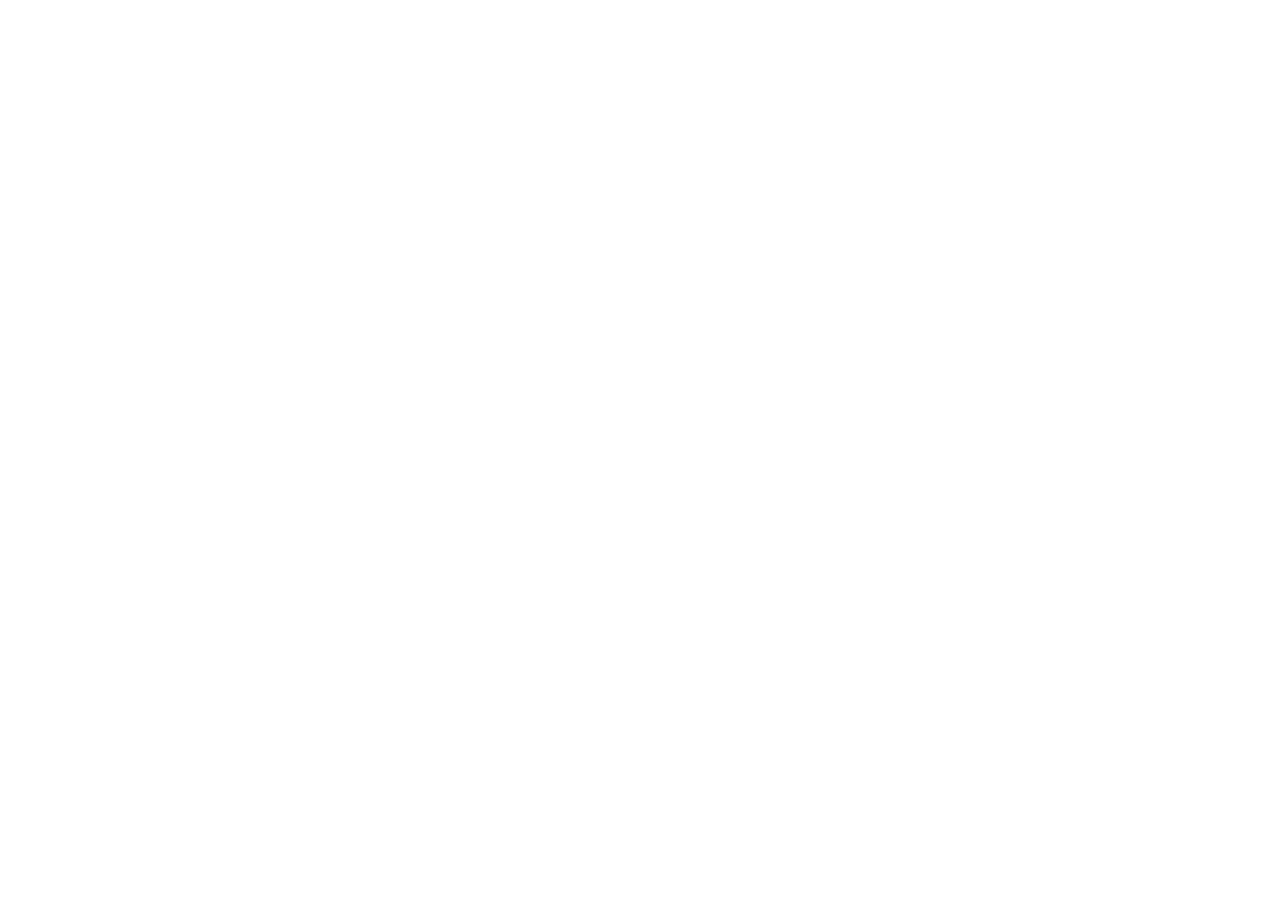
==== commit e07029b4: "Add files via upload" ====
--- a/index.html
+++ b/index.html
@@ -1,1585 +1,14 @@
-<!DOCTYPE html>
+<!doctype html>
 <html lang="zh-CN">
-<head>
-    <meta charset="UTF-8">
-    <meta name="viewport" content="width=device-width, initial-scale=1.0">
+  <head>
+    <meta charset="UTF-8" />
+    <meta name="viewport" content="width=device-width, initial-scale=1.0" />
     <title>杨逸伦 - 产品设计师作品集</title>
-    <meta name="description" content="杨逸伦的个人作品集 - 产品经理、交互设计师、AI创作实践者">
-
-    <!-- Fonts -->
-    <link rel="preconnect" href="https://fonts.googleapis.com">
-    <link rel="preconnect" href="https://fonts.gstatic.com" crossorigin>
-    <link href="https://fonts.googleapis.com/css2?family=Inter:wght@400;500;600;700;800&family=Noto+Sans+SC:wght@400;500;600;700;900&display=swap" rel="stylesheet">
-
-    <style>
-        /* Reset & Base Styles */
-        * {
-            margin: 0;
-            padding: 0;
-            box-sizing: border-box;
-        }
-
-        :root {
-            --primary: #ff6b35;
-            --primary-light: #ff8555;
-            --bg-dark: #0a0a0f;
-            --bg-card: #12121a;
-            --text-white: #ffffff;
-            --text-gray-300: #d1d5db;
-            --text-gray-400: #9ca3af;
-            --text-gray-500: #6b7280;
-            --text-gray-600: #4b5563;
-        }
-
-        html {
-            scroll-behavior: smooth;
-            font-size: 16px;
-        }
-
-        body {
-            font-family: 'Inter', 'Noto Sans SC', -apple-system, BlinkMacSystemFont, 'Segoe UI', 'Microsoft YaHei', sans-serif;
-            background: var(--bg-dark);
-            color: var(--text-white);
-            line-height: 1.6;
-            overflow-x: hidden;
-        }
-
-        /* Progress Bar */
-        #scroll-progress {
-            position: fixed;
-            top: 0;
-            left: 0;
-            height: 1px;
-            background: linear-gradient(to right, var(--primary), var(--primary-light), var(--primary));
-            z-index: 1000;
-            transform-origin: left;
-            box-shadow: 0 0 20px rgba(255, 107, 53, 0.5);
-        }
-
-        /* Navigation */
-        nav {
-            position: fixed;
-            top: 0;
-            left: 0;
-            right: 0;
-            z-index: 999;
-            transition: all 0.5s;
-        }
-
-        nav.scrolled {
-            background: rgba(10, 10, 15, 0.9);
-            backdrop-filter: blur(20px);
-            border-bottom: 1px solid rgba(255, 255, 255, 0.05);
-        }
-
-        .nav-container {
-            max-width: 1800px;
-            margin: 0 auto;
-            padding: 2rem clamp(2rem, 5vw, 6rem);
-            display: flex;
-            justify-content: space-between;
-            align-items: center;
-        }
-
-        .logo {
-            font-size: clamp(1.5rem, 3vw, 2rem);
-            font-weight: 700;
-            display: flex;
-            align-items: baseline;
-            gap: 0.5rem;
-            cursor: pointer;
-            transition: transform 0.3s;
-        }
-
-        .logo:hover {
-            transform: scale(1.05);
-        }
-
-        .logo-accent {
-            color: var(--primary);
-            font-size: 0.875rem;
-            animation: pulse 2s infinite;
-        }
-
-        @keyframes pulse {
-            0%, 100% { opacity: 1; }
-            50% { opacity: 0.5; }
-        }
-
-        .nav-menu {
-            display: flex;
-            gap: 0.5rem;
-            align-items: center;
-        }
-
-        .nav-item {
-            position: relative;
-            padding: 0.75rem 1.5rem;
-            color: var(--text-gray-500);
-            text-decoration: none;
-            border-radius: 9999px;
-            transition: all 0.3s;
-            display: flex;
-            align-items: baseline;
-            gap: 0.5rem;
-        }
-
-        .nav-item.active {
-            color: var(--text-white);
-            background: var(--primary);
-        }
-
-        .nav-item:hover:not(.active) {
-            background: rgba(255, 255, 255, 0.05);
-        }
-
-        .nav-num {
-            font-size: 0.75rem;
-            opacity: 0.5;
-        }
-
-        .nav-label {
-            font-size: 0.875rem;
-            text-transform: uppercase;
-            letter-spacing: 0.05em;
-            font-weight: 500;
-        }
-
-        .nav-separator {
-            width: 1px;
-            height: 2rem;
-            background: linear-gradient(to bottom, transparent, var(--primary), transparent);
-            margin: 0 1rem;
-            animation: scaleY 2s infinite;
-        }
-
-        @keyframes scaleY {
-            0%, 100% { transform: scaleY(1); }
-            50% { transform: scaleY(1.5); }
-        }
-
-        .contact-btn {
-            padding: 0.75rem 1.5rem;
-            border: 1px solid rgba(255, 255, 255, 0.2);
-            border-radius: 9999px;
-            color: var(--text-white);
-            text-decoration: none;
-            font-size: 0.875rem;
-            letter-spacing: 0.05em;
-            font-weight: 500;
-            transition: all 0.3s;
-            position: relative;
-            overflow: hidden;
-        }
-
-        .contact-btn::before {
-            content: '';
-            position: absolute;
-            inset: 0;
-            background: var(--primary);
-            transform: translateX(-100%);
-            transition: transform 0.3s;
-        }
-
-        .contact-btn:hover::before {
-            transform: translateX(0);
-        }
-
-        .contact-btn span {
-            position: relative;
-            z-index: 1;
-        }
-
-        /* Mobile Menu */
-        .mobile-toggle {
-            display: none;
-            width: 3rem;
-            height: 3rem;
-            border: 1px solid rgba(255, 255, 255, 0.2);
-            border-radius: 50%;
-            align-items: center;
-            justify-content: center;
-            background: none;
-            color: white;
-            cursor: pointer;
-        }
-
-        .mobile-menu {
-            display: none;
-            position: fixed;
-            inset: 0;
-            background: var(--bg-dark);
-            z-index: 998;
-            flex-direction: column;
-            justify-content: center;
-            align-items: center;
-            gap: 2rem;
-        }
-
-        .mobile-menu.active {
-            display: flex;
-        }
-
-        .mobile-menu-item {
-            text-align: center;
-        }
-
-        .mobile-menu-num {
-            font-size: 0.875rem;
-            color: var(--text-gray-500);
-            margin-bottom: 0.5rem;
-        }
-
-        .mobile-menu-label {
-            font-size: 2.5rem;
-            font-weight: 600;
-            color: var(--text-white);
-            text-decoration: none;
-        }
-
-        .mobile-menu-label.active {
-            color: var(--primary);
-        }
-
-        /* Container */
-        .container {
-            max-width: 1800px;
-            margin: 0 auto;
-            padding: 0 clamp(2rem, 5vw, 6rem);
-        }
-
-        /* Hero Section */
-        #home {
-            min-height: 100vh;
-            display: flex;
-            align-items: center;
-            padding: 8rem clamp(2rem, 5vw, 6rem) 5rem;
-            position: relative;
-        }
-
-        .hero-grid {
-            display: grid;
-            grid-template-columns: 1fr;
-            gap: 4rem;
-            align-items: center;
-            position: relative;
-            z-index: 10;
-        }
-
-        .hero-content {
-            animation: fadeInUp 0.8s ease-out 0.8s both;
-        }
-
-        .hero-title {
-            font-size: clamp(3rem, 8vw, 7rem);
-            line-height: 0.95;
-            font-weight: 600;
-            margin-bottom: 2rem;
-        }
-
-        .hero-title-accent {
-            color: var(--primary);
-        }
-
-        .hero-subtitle {
-            font-size: clamp(1.125rem, 2vw, 1.5rem);
-            color: var(--text-gray-400);
-            max-width: 48rem;
-            margin-bottom: 1rem;
-            line-height: 1.7;
-        }
-
-        .hero-subtitle .accent {
-            color: var(--primary);
-        }
-
-        .hero-description {
-            font-size: clamp(1rem, 1.5vw, 1.25rem);
-            color: var(--text-gray-500);
-            max-width: 48rem;
-            margin-bottom: 2rem;
-            line-height: 1.7;
-        }
-
-        .hero-tags {
-            display: flex;
-            flex-wrap: wrap;
-            gap: 0.75rem;
-            margin-bottom: 2rem;
-        }
-
-        .tag {
-            padding: 0.5rem 1rem;
-            background: rgba(255, 255, 255, 0.05);
-            border: 1px solid rgba(255, 255, 255, 0.1);
-            border-radius: 9999px;
-            font-size: 0.875rem;
-            color: var(--text-gray-400);
-        }
-
-        .hero-buttons {
-            display: flex;
-            gap: 1rem;
-            flex-wrap: wrap;
-        }
-
-        .btn {
-            padding: 1rem 2rem;
-            border-radius: 9999px;
-            font-weight: 500;
-            text-decoration: none;
-            transition: all 0.3s;
-            display: inline-flex;
-            align-items: center;
-            gap: 0.5rem;
-        }
-
-        .btn-primary {
-            background: var(--primary);
-            color: white;
-        }
-
-        .btn-primary:hover {
-            background: var(--primary-light);
-            transform: scale(1.05);
-        }
-
-        .btn-secondary {
-            border: 2px solid rgba(255, 255, 255, 0.2);
-            color: white;
-        }
-
-        .btn-secondary:hover {
-            background: rgba(255, 255, 255, 0.05);
-            transform: scale(1.05);
-        }
-
-        /* Floating Background */
-        .float-bg {
-            position: absolute;
-            border-radius: 50%;
-            filter: blur(80px);
-            animation: float 8s ease-in-out infinite;
-        }
-
-        .float-bg-1 {
-            top: 5rem;
-            left: 2.5rem;
-            width: 16rem;
-            height: 16rem;
-            background: rgba(255, 107, 53, 0.05);
-        }
-
-        .float-bg-2 {
-            bottom: 5rem;
-            right: 2.5rem;
-            width: 24rem;
-            height: 24rem;
-            background: rgba(255, 107, 53, 0.1);
-            animation-delay: -4s;
-            animation-duration: 10s;
-        }
-
-        @keyframes float {
-            0%, 100% { transform: translateY(0) scale(1); }
-            50% { transform: translateY(30px) scale(1.1); }
-        }
-
-        /* About Section */
-        #about {
-            padding: 8rem clamp(2rem, 5vw, 6rem);
-            background: var(--bg-card);
-            position: relative;
-            overflow: hidden;
-        }
-
-        .about-grid {
-            display: grid;
-            grid-template-columns: 1fr;
-            gap: 4rem;
-        }
-
-        .about-header {
-            margin-bottom: 1.5rem;
-        }
-
-        .about-name {
-            font-size: clamp(2rem, 4vw, 2.5rem);
-            font-weight: 700;
-            margin-bottom: 0.5rem;
-        }
-
-        .about-role {
-            font-size: 1.125rem;
-            color: var(--text-gray-400);
-        }
-
-        .about-badge {
-            display: inline-block;
-            padding: 0.5rem 1rem;
-            background: rgba(255, 107, 53, 0.1);
-            border: 1px solid rgba(255, 107, 53, 0.3);
-            border-radius: 9999px;
-            color: var(--primary);
-            font-size: 0.875rem;
-            margin-bottom: 1.5rem;
-        }
-
-        .about-text {
-            color: var(--text-gray-300);
-            line-height: 1.7;
-            margin-bottom: 1rem;
-        }
-
-        .about-text .highlight {
-            color: white;
-            font-weight: 500;
-        }
-
-        .contact-info {
-            padding-top: 2rem;
-        }
-
-        .contact-info h3 {
-            font-size: 0.875rem;
-            color: var(--text-gray-500);
-            letter-spacing: 0.05em;
-            margin-bottom: 1rem;
-        }
-
-        .contact-link {
-            display: flex;
-            align-items: center;
-            gap: 0.5rem;
-            color: var(--text-gray-300);
-            text-decoration: none;
-            margin-bottom: 0.75rem;
-            transition: all 0.3s;
-        }
-
-        .contact-link:hover {
-            color: var(--primary);
-            transform: translateX(5px);
-        }
-
-        .resume-section {
-            margin-bottom: 3rem;
-        }
-
-        .resume-section h3 {
-            font-size: 0.875rem;
-            color: var(--text-gray-500);
-            letter-spacing: 0.05em;
-            margin-bottom: 1.5rem;
-        }
-
-        .resume-item {
-            border-left: 2px solid rgba(255, 107, 53, 0.3);
-            padding-left: 1.5rem;
-            padding-top: 0.5rem;
-            padding-bottom: 0.5rem;
-            margin-bottom: 1.5rem;
-            transition: all 0.3s;
-        }
-
-        .resume-item:hover {
-            border-color: rgba(255, 107, 53, 0.8);
-            transform: translateX(5px);
-        }
-
-        .resume-item-title {
-            color: white;
-            font-weight: 500;
-            margin-bottom: 0.25rem;
-        }
-
-        .resume-item-company {
-            color: var(--text-gray-400);
-            margin-bottom: 0.25rem;
-        }
-
-        .resume-item-period {
-            font-size: 0.875rem;
-            color: var(--text-gray-600);
-            margin-bottom: 0.5rem;
-        }
-
-        .resume-item ul {
-            font-size: 0.875rem;
-            color: var(--text-gray-400);
-            list-style-position: inside;
-        }
-
-        .resume-item li {
-            margin-bottom: 0.375rem;
-        }
-
-        .skills-grid {
-            display: flex;
-            flex-wrap: wrap;
-            gap: 0.5rem;
-        }
-
-        .skill-tag {
-            padding: 0.5rem 1rem;
-            background: rgba(255, 255, 255, 0.05);
-            border: 1px solid rgba(255, 255, 255, 0.1);
-            border-radius: 9999px;
-            font-size: 0.875rem;
-            color: var(--text-gray-300);
-            transition: all 0.3s;
-            cursor: default;
-        }
-
-        .skill-tag:hover {
-            transform: scale(1.05);
-            background: rgba(255, 107, 53, 0.1);
-            border-color: rgba(255, 107, 53, 0.5);
-        }
-
-        /* Works Section */
-        #works {
-            padding: 8rem clamp(2rem, 5vw, 6rem);
-            background: var(--bg-dark);
-            position: relative;
-            overflow: hidden;
-        }
-
-        .works-header {
-            margin-bottom: 5rem;
-        }
-
-        .works-title {
-            font-size: clamp(3rem, 7vw, 5rem);
-            font-weight: 600;
-            margin-bottom: 1rem;
-        }
-
-        .works-subtitle {
-            font-size: 1.25rem;
-            color: var(--text-gray-400);
-        }
-
-        .work-category {
-            margin-bottom: 6rem;
-        }
-
-        .category-header {
-            display: flex;
-            justify-content: space-between;
-            align-items: flex-end;
-            margin-bottom: 2rem;
-            flex-wrap: wrap;
-            gap: 1.5rem;
-        }
-
-        .category-title {
-            font-size: clamp(2rem, 4vw, 2.5rem);
-            font-weight: 600;
-            margin-bottom: 0.5rem;
-        }
-
-        .category-description {
-            color: var(--text-gray-500);
-        }
-
-        .carousel-controls {
-            display: flex;
-            align-items: center;
-            gap: 1rem;
-        }
-
-        .carousel-counter {
-            display: flex;
-            align-items: baseline;
-            gap: 0.25rem;
-            font-size: 0.875rem;
-        }
-
-        .counter-current {
-            color: var(--primary);
-            font-weight: 600;
-            font-variant-numeric: tabular-nums;
-        }
-
-        .counter-separator {
-            color: var(--text-gray-600);
-        }
-
-        .counter-total {
-            color: var(--text-gray-500);
-            font-variant-numeric: tabular-nums;
-        }
-
-        .carousel-btn {
-            width: 3rem;
-            height: 3rem;
-            border-radius: 50%;
-            background: rgba(255, 255, 255, 0.05);
-            border: 1px solid rgba(255, 255, 255, 0.1);
-            color: var(--text-gray-400);
-            display: flex;
-            align-items: center;
-            justify-content: center;
-            cursor: pointer;
-            transition: all 0.3s;
-        }
-
-        .carousel-btn:hover {
-            background: rgba(255, 107, 53, 0.1);
-            border-color: rgba(255, 107, 53, 0.5);
-            transform: scale(1.1);
-        }
-
-        .carousel-wrapper {
-            position: relative;
-            overflow: hidden;
-            margin: 0 -2rem;
-            padding: 0 2rem 2rem;
-        }
-
-        .carousel-track {
-            display: flex;
-            gap: 1.5rem;
-            transition: transform 0.6s cubic-bezier(0.33, 1, 0.68, 1);
-        }
-
-        .project-card {
-            flex: 0 0 calc(33.333% - 1rem);
-            min-width: 0;
-            height: 560px;
-            background: var(--bg-card);
-            border: 1px solid rgba(255, 255, 255, 0.1);
-            border-radius: 1rem;
-            overflow: hidden;
-            transition: all 0.3s;
-            cursor: pointer;
-            display: flex;
-            flex-direction: column;
-        }
-
-        .project-card:hover {
-            transform: translateY(-12px);
-            border-color: rgba(255, 107, 53, 0.5);
-        }
-
-        .project-image {
-            height: 18rem;
-            position: relative;
-            overflow: hidden;
-            background: #1a1a24;
-        }
-
-        .project-image img {
-            width: 100%;
-            height: 100%;
-            object-fit: cover;
-            transition: transform 0.8s cubic-bezier(0.33, 1, 0.68, 1);
-        }
-
-        .project-card:hover .project-image img {
-            transform: scale(1.15);
-        }
-
-        .project-image::after {
-            content: '';
-            position: absolute;
-            inset: 0;
-            background: linear-gradient(to top, var(--bg-card) 0%, rgba(18, 18, 26, 0.4) 50%, transparent 100%);
-            opacity: 0.7;
-        }
-
-        .project-badge {
-            position: absolute;
-            top: 1rem;
-            left: 1rem;
-            width: 3rem;
-            height: 3rem;
-            border-radius: 50%;
-            background: var(--primary);
-            color: white;
-            display: flex;
-            align-items: center;
-            justify-content: center;
-            font-weight: 700;
-            z-index: 10;
-        }
-
-        .project-content {
-            padding: 1.5rem;
-            display: flex;
-            flex-direction: column;
-            gap: 1rem;
-            flex: 1;
-        }
-
-        .project-title {
-            font-size: 1.25rem;
-            font-weight: 600;
-            margin-bottom: 0.5rem;
-            display: -webkit-box;
-            -webkit-line-clamp: 2;
-            -webkit-box-orient: vertical;
-            overflow: hidden;
-        }
-
-        .project-card:hover .project-title {
-            color: var(--primary);
-        }
-
-        .project-description {
-            font-size: 0.875rem;
-            color: var(--text-gray-400);
-            display: -webkit-box;
-            -webkit-line-clamp: 2;
-            -webkit-box-orient: vertical;
-            overflow: hidden;
-        }
-
-        .project-tags {
-            display: flex;
-            flex-wrap: wrap;
-            gap: 0.5rem;
-            min-height: 2rem;
-        }
-
-        .project-tag {
-            padding: 0.25rem 0.75rem;
-            background: rgba(255, 255, 255, 0.05);
-            border: 1px solid rgba(255, 255, 255, 0.1);
-            border-radius: 9999px;
-            font-size: 0.75rem;
-            color: var(--text-gray-400);
-        }
-
-        .project-cta {
-            display: flex;
-            align-items: center;
-            gap: 0.5rem;
-            color: var(--primary);
-            font-size: 0.875rem;
-            margin-top: auto;
-        }
-
-        .carousel-dots {
-            display: flex;
-            justify-content: center;
-            gap: 0.5rem;
-            margin-top: 2rem;
-        }
-
-        .carousel-dot {
-            height: 4px;
-            width: 2rem;
-            background: rgba(255, 255, 255, 0.2);
-            border-radius: 9999px;
-            cursor: pointer;
-            transition: all 0.3s;
-        }
-
-        .carousel-dot:hover {
-            background: rgba(255, 255, 255, 0.4);
-        }
-
-        .carousel-dot.active {
-            width: 3rem;
-            background: var(--primary);
-        }
-
-        /* Footer */
-        footer {
-            padding: 4rem clamp(2rem, 5vw, 6rem);
-            background: var(--bg-card);
-            border-top: 1px solid rgba(255, 255, 255, 0.05);
-            position: relative;
-            overflow: hidden;
-        }
-
-        .footer-content {
-            max-width: 1800px;
-            margin: 0 auto;
-            display: flex;
-            justify-content: space-between;
-            align-items: center;
-            flex-wrap: wrap;
-            gap: 2rem;
-            position: relative;
-            z-index: 10;
-        }
-
-        .footer-cta h2 {
-            font-size: 1.5rem;
-            font-weight: 600;
-            margin-bottom: 0.5rem;
-            transition: color 0.3s;
-        }
-
-        .footer-cta h2:hover {
-            color: var(--primary);
-        }
-
-        .footer-email {
-            color: var(--text-gray-400);
-            text-decoration: none;
-            transition: all 0.3s;
-        }
-
-        .footer-email:hover {
-            color: var(--primary);
-            transform: translateX(5px);
-        }
-
-        .footer-copyright {
-            color: var(--text-gray-600);
-            font-size: 0.875rem;
-        }
-
-        /* Back to Top */
-        #back-to-top {
-            position: fixed;
-            bottom: 2rem;
-            right: 2rem;
-            width: 3.5rem;
-            height: 3.5rem;
-            background: var(--primary);
-            border-radius: 50%;
-            display: flex;
-            align-items: center;
-            justify-content: center;
-            color: white;
-            cursor: pointer;
-            z-index: 100;
-            box-shadow: 0 4px 20px rgba(255, 107, 53, 0.2);
-            opacity: 0;
-            transform: scale(0);
-            transition: all 0.3s;
-        }
-
-        #back-to-top.visible {
-            opacity: 1;
-            transform: scale(1);
-        }
-
-        #back-to-top:hover {
-            background: var(--primary-light);
-            transform: scale(1.1);
-        }
-
-        /* Animations */
-        @keyframes fadeInUp {
-            from {
-                opacity: 0;
-                transform: translateY(40px);
-            }
-            to {
-                opacity: 1;
-                transform: translateY(0);
-            }
-        }
-
-        .fade-in-up {
-            animation: fadeInUp 0.8s ease-out both;
-        }
-
-        .delay-1 { animation-delay: 0.1s; }
-        .delay-2 { animation-delay: 0.2s; }
-        .delay-3 { animation-delay: 0.3s; }
-        .delay-4 { animation-delay: 0.4s; }
-        .delay-5 { animation-delay: 0.5s; }
-
-        /* Responsive */
-        @media (min-width: 768px) {
-            .about-grid {
-                grid-template-columns: 1fr 1fr;
-            }
-        }
-
-        @media (min-width: 1024px) {
-            .hero-grid {
-                grid-template-columns: 1fr 1fr;
-            }
-
-            .nav-menu {
-                display: flex !important;
-            }
-
-            .mobile-toggle {
-                display: none !important;
-            }
-        }
-
-        @media (max-width: 1023px) {
-            .nav-menu {
-                display: none;
-            }
-
-            .mobile-toggle {
-                display: flex;
-            }
-
-            .project-card {
-                flex: 0 0 calc(50% - 0.75rem);
-            }
-        }
-
-        @media (max-width: 767px) {
-            .project-card {
-                flex: 0 0 calc(100% - 1.5rem);
-            }
-
-            .carousel-counter {
-                display: none;
-            }
-        }
-
-        /* Grid Background */
-        .grid-bg {
-            position: absolute;
-            inset: 0;
-            background-image:
-                linear-gradient(rgba(255, 107, 53, 0.03) 1px, transparent 1px),
-                linear-gradient(90deg, rgba(255, 107, 53, 0.03) 1px, transparent 1px);
-            background-size: 60px 60px;
-            opacity: 0;
-            animation: fadeIn 1.5s ease-out 0.5s forwards;
-        }
-
-        @keyframes fadeIn {
-            to { opacity: 1; }
-        }
-
-        /* Decorative Elements */
-        .deco-circle {
-            position: absolute;
-            border-radius: 50%;
-            border: 2px solid rgba(255, 107, 53, 0.3);
-            opacity: 0;
-            animation: fadeIn 1.5s ease-out both;
-        }
-
-        .deco-bar {
-            position: absolute;
-            height: 2px;
-            background: var(--primary);
-        }
-    </style>
-</head>
-<body>
-    <!-- Scroll Progress Bar -->
-    <div id="scroll-progress"></div>
-
-    <!-- Navigation -->
-    <nav id="navbar">
-        <div class="nav-container">
-            <div class="logo" onclick="scrollToSection('home')">
-                <span>杨逸伦</span>
-                <span class="logo-accent">YL</span>
-            </div>
-
-            <div class="nav-menu">
-                <a href="#home" class="nav-item active" data-section="home">
-                    <span class="nav-num">01</span>
-                    <span class="nav-label">首页</span>
-                </a>
-                <a href="#about" class="nav-item" data-section="about">
-                    <span class="nav-num">02</span>
-                    <span class="nav-label">关于</span>
-                </a>
-                <a href="#works" class="nav-item" data-section="works">
-                    <span class="nav-num">03</span>
-                    <span class="nav-label">作品</span>
-                </a>
-                <div class="nav-separator"></div>
-                <a href="mailto:yangyuan40607@qq.com" class="contact-btn">
-                    <span>联系我</span>
-                </a>
-            </div>
-
-            <button class="mobile-toggle" onclick="toggleMobileMenu()">
-                <span id="mobile-toggle-icon">☰</span>
-            </button>
-        </div>
-    </nav>
-
-    <!-- Mobile Menu -->
-    <div class="mobile-menu" id="mobile-menu">
-        <div class="mobile-menu-item">
-            <div class="mobile-menu-num">01</div>
-            <a href="#home" class="mobile-menu-label" onclick="closeMobileMenu()">首页</a>
-        </div>
-        <div class="mobile-menu-item">
-            <div class="mobile-menu-num">02</div>
-            <a href="#about" class="mobile-menu-label" onclick="closeMobileMenu()">关于</a>
-        </div>
-        <div class="mobile-menu-item">
-            <div class="mobile-menu-num">03</div>
-            <a href="#works" class="mobile-menu-label" onclick="closeMobileMenu()">作品</a>
-        </div>
-        <a href="mailto:yangyuan40607@qq.com" class="btn btn-primary" onclick="closeMobileMenu()">联系我</a>
-    </div>
-
-    <!-- Hero Section -->
-    <section id="home">
-        <div class="float-bg float-bg-1"></div>
-        <div class="float-bg float-bg-2"></div>
-
-        <div class="hero-grid container">
-            <div class="hero-content">
-                <h1 class="hero-title">
-                    Hi, I'm<br>
-                    <span class="hero-title-accent">Yang Yilun</span>
-                </h1>
-                <p class="hero-subtitle">
-                    一个更关注<span class="accent">产品逻辑</span>、<span class="accent">体验温度</span>与<span class="accent">表达方式</span>的设计者
-                </p>
-                <p class="hero-description">
-                    我更在意界面的秩序感、信息的呼吸感，以及一个产品从需求到落地时是否真正建立了清晰又自然的体验路径。这里放的是一部分我已经完成或持续在推进的作品，它们既包括小程序、官网改版，也包括 AI 工具实验和音乐表达。
-                </p>
-                <div class="hero-tags">
-                    <span class="tag">UI / UX</span>
-                    <span class="tag">Product Thinking</span>
-                    <span class="tag">AI Vibe Coding</span>
-                    <span class="tag">Music</span>
-                </div>
-                <div class="hero-buttons">
-                    <a href="#works" class="btn btn-primary">
-                        查看作品 →
-                    </a>
-                    <a href="#about" class="btn btn-secondary">了解更多</a>
-                </div>
-            </div>
-        </div>
-    </section>
-
-    <!-- About Section -->
-    <section id="about">
-        <div class="deco-circle" style="top: 25%; right: -8rem; width: 24rem; height: 24rem; animation-delay: 0.5s;"></div>
-        <div class="deco-bar" style="bottom: 25%; left: -5rem; width: 16rem; opacity: 0.1; animation-delay: 0.7s;"></div>
-
-        <div class="container">
-            <div class="about-grid">
-                <div class="fade-in-up">
-                    <div class="about-header">
-                        <div class="about-name">杨逸伦</div>
-                        <div class="about-role">产品经理 / 交互设计师 / AI 创作实践者</div>
-                    </div>
-
-                    <div class="about-badge">正在寻找产品 · 交互 · 体验设计相关机会</div>
-
-                    <div class="about-text">
-                        我目前在求职方向上更偏向<span class="highlight">产品、交互与体验设计</span>相关岗位。相比单点执行，我更关注一个产品从需求理解、逻辑梳理、原型设计到最终落地的<span class="highlight">完整过程</span>，也在持续尝试用 AI 工具提升调研、表达和开发效率。
-                    </div>
-                    <div class="about-text">
-                        在过去的项目中，我既负责过从 0 到 1 的小程序设计与落地，也做过官网改版的信息架构重组，还搭建过基于大模型的产品调研工具。对我来说，<span class="highlight">设计不只是界面美化，更是把复杂问题拆解成清晰路径的过程</span>。
-                    </div>
-
-                    <div class="contact-info">
-                        <h3>联系方式</h3>
-                        <a href="tel:13225232620" class="contact-link">
-                            <span>📱</span>
-                            <span>13225232620</span>
-                        </a>
-                        <a href="mailto:yangyuan40607@qq.com" class="contact-link">
-                            <span>✉️</span>
-                            <span>yangyuan40607@qq.com</span>
-                        </a>
-                    </div>
-                </div>
-
-                <div class="fade-in-up delay-2">
-                    <div class="resume-section">
-                        <h3>教育背景</h3>
-                        <div class="resume-item">
-                            <div class="resume-item-title">中国矿业大学</div>
-                            <div class="resume-item-company">工业设计专业 · 本科</div>
-                            <div class="resume-item-period">2022.08 – 2024.07 · GPA 3.08</div>
-                        </div>
-                    </div>
-
-                    <div class="resume-section">
-                        <h3>实习经历</h3>
-                        <div class="resume-item">
-                            <div class="resume-item-title">设计助理</div>
-                            <div class="resume-item-company">山东标梵信息技术有限公司</div>
-                            <div class="resume-item-period">2025.07 – 2025.09</div>
-                            <ul>
-                                <li>参与 WEB 端与小程序的 UI 原型设计，关注界面呈现与设计方向探索</li>
-                                <li>与前端、技术同事协作，梳理项目逻辑，推动产品从设计到开发的衔接落地</li>
-                                <li>结合业务和用户需求协助修改图片与文案，输出设计想法优化用户体验</li>
-                            </ul>
-                        </div>
-                    </div>
-
-                    <div class="resume-section">
-                        <h3>核心技能</h3>
-                        <div class="skills-grid">
-                            <span class="skill-tag">Figma 原型设计</span>
-                            <span class="skill-tag">用户体验分析</span>
-                            <span class="skill-tag">需求拆解</span>
-                            <span class="skill-tag">PRD 撰写</span>
-                            <span class="skill-tag">Prompt 设计</span>
-                            <span class="skill-tag">大模型 API</span>
-                            <span class="skill-tag">产品思维</span>
-                            <span class="skill-tag">信息架构</span>
-                            <span class="skill-tag">交互设计</span>
-                        </div>
-                    </div>
-                </div>
-            </div>
-        </div>
-    </section>
-
-    <!-- Works Section -->
-    <section id="works">
-        <div class="grid-bg"></div>
-
-        <div class="container">
-            <div class="works-header fade-in-up">
-                <h2 class="works-title">作品集</h2>
-                <p class="works-subtitle">设计案例 · AI 工具 · 音乐表达</p>
-            </div>
-
-            <!-- Design Works -->
-            <div class="work-category fade-in-up delay-1">
-                <div class="category-header">
-                    <div>
-                        <h3 class="category-title">Design Works</h3>
-                        <p class="category-description">UI / UX 案例、小程序项目、官网改版与视觉设计</p>
-                    </div>
-                    <div class="carousel-controls">
-                        <div class="carousel-counter">
-                            <span class="counter-current" data-carousel="design">01</span>
-                            <span class="counter-separator">/</span>
-                            <span class="counter-total">06</span>
-                        </div>
-                        <button class="carousel-btn" onclick="prevSlide('design')">‹</button>
-                        <button class="carousel-btn" onclick="nextSlide('design')">›</button>
-                    </div>
-                </div>
-
-                <div class="carousel-wrapper">
-                    <div class="carousel-track" id="carousel-design">
-                        <div class="project-card" onclick="window.open('pdfs/qilu.pdf', '_blank')">
-                            <div class="project-image">
-                                <div class="project-badge">1</div>
-                                <img src="https://images.unsplash.com/photo-1551650975-87deedd944c3?crop=entropy&cs=tinysrgb&fit=max&fm=jpg&q=80&w=800" alt="齐鲁师范学院校友会小程序设计">
-                            </div>
-                            <div class="project-content">
-                                <div>
-                                    <h4 class="project-title">齐鲁师范学院校友会小程序设计</h4>
-                                    <p class="project-description">围绕「身份—关系—互动—价值」构建校友平台结构，通过重构连接方式解决弱连接、低互动的问题</p>
-                                </div>
-                                <div class="project-tags">
-                                    <span class="project-tag">UI/UX</span>
-                                    <span class="project-tag">小程序</span>
-                                    <span class="project-tag">系统设计</span>
-                                </div>
-                                <div class="project-cta">查看详情 →</div>
-                            </div>
-                        </div>
-
-                        <div class="project-card" onclick="window.open('cases/tongfang.html', '_blank')">
-                            <div class="project-image">
-                                <div class="project-badge">2</div>
-                                <img src="https://images.unsplash.com/photo-1460925895917-afdab827c52f?crop=entropy&cs=tinysrgb&fit=max&fm=jpg&q=80&w=800" alt="山东统防生物科技官网设计">
-                            </div>
-                            <div class="project-content">
-                                <div>
-                                    <h4 class="project-title">山东统防生物科技官网设计</h4>
-                                    <p class="project-description">官网改版方向项目，适合展示企业官网的信息结构优化、品牌表达更新与设计说明整合能力</p>
-                                </div>
-                                <div class="project-tags">
-                                    <span class="project-tag">官网改版</span>
-                                    <span class="project-tag">品牌表达</span>
-                                </div>
-                                <div class="project-cta">查看详情 →</div>
-                            </div>
-                        </div>
-
-                        <div class="project-card" onclick="window.open('https://www.figma.com/proto/xKwtByHIAS6fXJD5hj2pnB/%E4%B8%AD%E4%BB%81%E8%B0%8A%E7%A7%91%E5%B0%8F%E7%A8%8B%E5%BA%8F?page-id=0%3A1&node-id=1-1743&p=f&viewport=118%2C-163%2C0.02&t=l7rct47I07FcLnH7-1&scaling=scale-down&content-scaling=fixed&starting-point-node-id=1%3A1743', '_blank')">
-                            <div class="project-image">
-                                <div class="project-badge">3</div>
-                                <img src="https://images.unsplash.com/photo-1551650975-87deedd944c3?crop=entropy&cs=tinysrgb&fit=max&fm=jpg&q=80&w=800" alt="中仁谊科小程序设计">
-                            </div>
-                            <div class="project-content">
-                                <div>
-                                    <h4 class="project-title">中仁谊科小程序设计</h4>
-                                    <p class="project-description">小程序设计项目，适合呈现流程梳理、页面组织与原型表达能力</p>
-                                </div>
-                                <div class="project-tags">
-                                    <span class="project-tag">小程序</span>
-                                    <span class="project-tag">Figma 原型</span>
-                                </div>
-                                <div class="project-cta">查看详情 →</div>
-                            </div>
-                        </div>
-
-                        <div class="project-card" onclick="window.open('https://www.figma.com/proto/OfTKtyNmiMseWQKppp607h/%E6%B5%8E%E5%8D%97%E5%B8%82%E6%9C%BA%E5%99%A8%E4%BA%BA%E4%B8%8E%E9%AB%98%E7%AB%AF%E8%A3%85%E5%A4%87%E4%BA%A7%E4%B8%9A%E5%8D%8F%E4%BC%9A?page-id=0%3A1&node-id=1-10372&p=f&viewport=-314%2C-385%2C0.02&t=GS8L2txYQDLi8PEY-1&scaling=min-zoom&content-scaling=fixed&starting-point-node-id=1%3A10372', '_blank')">
-                            <div class="project-image">
-                                <div class="project-badge">4</div>
-                                <img src="https://images.unsplash.com/photo-1573164713714-d95e436ab8d6?crop=entropy&cs=tinysrgb&fit=max&fm=jpg&q=80&w=800" alt="济南市机器人与高端装备产业协会官网">
-                            </div>
-                            <div class="project-content">
-                                <div>
-                                    <h4 class="project-title">济南市机器人与高端装备产业协会官网</h4>
-                                    <p class="project-description">协会官网改版项目，适合展示多层级页面的组织、入口优化与品牌感塑造</p>
-                                </div>
-                                <div class="project-tags">
-                                    <span class="project-tag">官网改版</span>
-                                    <span class="project-tag">信息架构</span>
-                                </div>
-                                <div class="project-cta">查看详情 →</div>
-                            </div>
-                        </div>
-
-                        <div class="project-card" onclick="window.open('assets/大黄山文创设计大赛——徽州三雕八宝瓶.png', '_blank')">
-                            <div class="project-image">
-                                <div class="project-badge">5</div>
-                                <img src="https://images.unsplash.com/photo-1513364776144-60967b0f800f?crop=entropy&cs=tinysrgb&fit=max&fm=jpg&q=80&w=800" alt="徽州三雕八宝瓶文创设计">
-                            </div>
-                            <div class="project-content">
-                                <div>
-                                    <h4 class="project-title">徽州三雕八宝瓶文创设计</h4>
-                                    <p class="project-description">以徽州三雕与八宝瓶元素为核心的文创视觉设计，强调传统纹样重构、色彩搭配与文化表达</p>
-                                </div>
-                                <div class="project-tags">
-                                    <span class="project-tag">文创设计</span>
-                                    <span class="project-tag">视觉作品</span>
-                                </div>
-                                <div class="project-cta">查看详情 →</div>
-                            </div>
-                        </div>
-
-                        <div class="project-card" onclick="window.open('pdfs/海报-banner.pdf', '_blank')">
-                            <div class="project-image">
-                                <div class="project-badge">6</div>
-                                <img src="https://images.unsplash.com/photo-1626785774573-4b799315345d?crop=entropy&cs=tinysrgb&fit=max&fm=jpg&q=80&w=800" alt="海报与 Banner 设计集合">
-                            </div>
-                            <div class="project-content">
-                                <div>
-                                    <h4 class="project-title">海报与 Banner 设计集合</h4>
-                                    <p class="project-description">包含海报设计与 Banner 设计作品，用来补充平面视觉表达能力与风格广度</p>
-                                </div>
-                                <div class="project-tags">
-                                    <span class="project-tag">海报</span>
-                                    <span class="project-tag">Banner</span>
-                                </div>
-                                <div class="project-cta">查看详情 →</div>
-                            </div>
-                        </div>
-                    </div>
-                </div>
-
-                <div class="carousel-dots" id="dots-design"></div>
-            </div>
-
-            <!-- AI Vibe Coding -->
-            <div class="work-category fade-in-up delay-2">
-                <div class="category-header">
-                    <div>
-                        <h3 class="category-title">AI Vibe Coding</h3>
-                        <p class="category-description">AI 工具、产品实验与快速原型</p>
-                    </div>
-                    <div class="carousel-controls">
-                        <div class="carousel-counter">
-                            <span class="counter-current" data-carousel="ai">01</span>
-                            <span class="counter-separator">/</span>
-                            <span class="counter-total">02</span>
-                        </div>
-                        <button class="carousel-btn" onclick="prevSlide('ai')">‹</button>
-                        <button class="carousel-btn" onclick="nextSlide('ai')">›</button>
-                    </div>
-                </div>
-
-                <div class="carousel-wrapper">
-                    <div class="carousel-track" id="carousel-ai">
-                        <div class="project-card" onclick="window.open('https://appuct-pain-point-analyzer.streamlit.app/', '_blank')">
-                            <div class="project-image">
-                                <div class="project-badge">1</div>
-                                <img src="https://images.unsplash.com/photo-1551288049-bebda4e38f71?crop=entropy&cs=tinysrgb&fit=max&fm=jpg&q=80&w=800" alt="AI 产品痛点调研工具">
-                            </div>
-                            <div class="project-content">
-                                <div>
-                                    <h4 class="project-title">AI 产品痛点调研工具</h4>
-                                    <p class="project-description">聚合多平台评论并通过大模型自动分析用户痛点，输出结构化洞察，辅助产品决策</p>
-                                </div>
-                                <div class="project-tags">
-                                    <span class="project-tag">AI</span>
-                                    <span class="project-tag">数据分析</span>
-                                    <span class="project-tag">Streamlit</span>
-                                </div>
-                                <div class="project-cta">查看详情 →</div>
-                            </div>
-                        </div>
-
-                        <div class="project-card" onclick="window.open('https://relationship-simulation-zzv526v4qwnhg8g3phsaes.streamlit.app/', '_blank')">
-                            <div class="project-image">
-                                <div class="project-badge">2</div>
-                                <img src="https://images.unsplash.com/photo-1677442136019-21780ecad995?crop=entropy&cs=tinysrgb&fit=max&fm=jpg&q=80&w=800" alt="AI 关系模拟器">
-                            </div>
-                            <div class="project-content">
-                                <div>
-                                    <h4 class="project-title">AI 关系模拟器</h4>
-                                    <p class="project-description">围绕人物关系模拟场景构建的交互 demo，可展示角色设定、对话输入与 AI 回复体验</p>
-                                </div>
-                                <div class="project-tags">
-                                    <span class="project-tag">AI</span>
-                                    <span class="project-tag">对话模拟</span>
-                                    <span class="project-tag">Demo</span>
-                                </div>
-                                <div class="project-cta">查看详情 →</div>
-                            </div>
-                        </div>
-                    </div>
-                </div>
-
-                <div class="carousel-dots" id="dots-ai"></div>
-            </div>
-
-            <!-- Music -->
-            <div class="work-category fade-in-up delay-3">
-                <div class="category-header">
-                    <div>
-                        <h3 class="category-title">Music</h3>
-                        <p class="category-description">原创音乐、个人作品页与另一种表达方式</p>
-                    </div>
-                </div>
-
-                <div class="carousel-wrapper">
-                    <div class="carousel-track" id="carousel-music">
-                        <div class="project-card" onclick="window.open('https://music.163.com/#/album?id=259898159', '_blank')">
-                            <div class="project-image">
-                                <div class="project-badge">1</div>
-                                <img src="https://images.unsplash.com/photo-1511379938547-c1f69419868d?crop=entropy&cs=tinysrgb&fit=max&fm=jpg&q=80&w=800" alt="网易云音乐作品页">
-                            </div>
-                            <div class="project-content">
-                                <div>
-                                    <h4 class="project-title">网易云音乐作品页</h4>
-                                    <p class="project-description">除了界面与产品，我也会用音乐组织情绪与叙事。这一部分让整个作品集保留更完整的个人气质</p>
-                                </div>
-                                <div class="project-tags">
-                                    <span class="project-tag">原创音乐</span>
-                                    <span class="project-tag">网易云</span>
-                                </div>
-                                <div class="project-cta">查看详情 →</div>
-                            </div>
-                        </div>
-                    </div>
-                </div>
-            </div>
-        </div>
-    </section>
-
-    <!-- Footer -->
-    <footer>
-        <div class="footer-content">
-            <div class="footer-cta">
-                <h2>期待与你共事</h2>
-                <a href="mailto:yangyuan40607@qq.com" class="footer-email">yangyuan40607@qq.com</a>
-            </div>
-            <div class="footer-copyright">
-                © 2026 Yang Yilun. All rights reserved.
-            </div>
-        </div>
-    </footer>
-
-    <!-- Back to Top Button -->
-    <div id="back-to-top" onclick="scrollToTop()">↑</div>
-
-    <script>
-        // Scroll Progress
-        window.addEventListener('scroll', () => {
-            const scrollTotal = document.documentElement.scrollHeight - window.innerHeight;
-            const scrollProgress = (window.scrollY / scrollTotal) * 100;
-            document.getElementById('scroll-progress').style.width = scrollProgress + '%';
-
-            // Update navigation
-            const navbar = document.getElementById('navbar');
-            if (window.scrollY > 50) {
-                navbar.classList.add('scrolled');
-            } else {
-                navbar.classList.remove('scrolled');
-            }
-
-            // Show/hide back to top button
-            const backToTop = document.getElementById('back-to-top');
-            if (window.scrollY > 500) {
-                backToTop.classList.add('visible');
-            } else {
-                backToTop.classList.remove('visible');
-            }
-
-            // Update active section
-            updateActiveSection();
-        });
-
-        // Update active navigation item
-        function updateActiveSection() {
-            const sections = ['home', 'about', 'works'];
-            const scrollPosition = window.scrollY + 200;
-
-            sections.forEach(sectionId => {
-                const section = document.getElementById(sectionId);
-                const navItem = document.querySelector(`[data-section="${sectionId}"]`);
-
-                if (section && navItem) {
-                    const { offsetTop, offsetHeight } = section;
-                    if (scrollPosition >= offsetTop && scrollPosition < offsetTop + offsetHeight) {
-                        document.querySelectorAll('.nav-item').forEach(item => item.classList.remove('active'));
-                        navItem.classList.add('active');
-                    }
-                }
-            });
-        }
-
-        // Scroll to section
-        function scrollToSection(id) {
-            const element = document.getElementById(id);
-            if (element) {
-                element.scrollIntoView({ behavior: 'smooth' });
-            }
-        }
-
-        // Scroll to top
-        function scrollToTop() {
-            window.scrollTo({ top: 0, behavior: 'smooth' });
-        }
-
-        // Mobile menu toggle
-        function toggleMobileMenu() {
-            const menu = document.getElementById('mobile-menu');
-            const icon = document.getElementById('mobile-toggle-icon');
-            menu.classList.toggle('active');
-            icon.textContent = menu.classList.contains('active') ? '✕' : '☰';
-        }
-
-        function closeMobileMenu() {
-            const menu = document.getElementById('mobile-menu');
-            const icon = document.getElementById('mobile-toggle-icon');
-            menu.classList.remove('active');
-            icon.textContent = '☰';
-        }
-
-        // Carousel functionality
-        const carousels = {
-            design: { current: 0, total: 6 },
-            ai: { current: 0, total: 2 },
-            music: { current: 0, total: 1 }
-        };
-
-        function getVisibleSlides() {
-            if (window.innerWidth >= 1024) return 3;
-            if (window.innerWidth >= 768) return 2;
-            return 1;
-        }
-
-        function updateCarousel(id) {
-            const track = document.getElementById(`carousel-${id}`);
-            const cards = track.querySelectorAll('.project-card');
-            const visibleSlides = getVisibleSlides();
-            const cardWidth = cards[0].offsetWidth;
-            const gap = 24; // 1.5rem
-            const offset = carousels[id].current * (cardWidth + gap);
-
-            track.style.transform = `translateX(-${offset}px)`;
-
-            // Update counter
-            const counter = document.querySelector(`[data-carousel="${id}"]`);
-            if (counter) {
-                counter.textContent = String(carousels[id].current + 1).padStart(2, '0');
-            }
-
-            // Update dots
-            updateDots(id);
-        }
-
-        function nextSlide(id) {
-            const visibleSlides = getVisibleSlides();
-            const maxIndex = carousels[id].total - visibleSlides;
-            if (carousels[id].current < maxIndex) {
-                carousels[id].current++;
-            } else {
-                carousels[id].current = 0;
-            }
-            updateCarousel(id);
-        }
-
-        function prevSlide(id) {
-            const visibleSlides = getVisibleSlides();
-            const maxIndex = carousels[id].total - visibleSlides;
-            if (carousels[id].current > 0) {
-                carousels[id].current--;
-            } else {
-                carousels[id].current = maxIndex;
-            }
-            updateCarousel(id);
-        }
-
-        function goToSlide(id, index) {
-            carousels[id].current = index;
-            updateCarousel(id);
-        }
-
-        function initDots(id) {
-            const dotsContainer = document.getElementById(`dots-${id}`);
-            if (!dotsContainer) return;
-
-            dotsContainer.innerHTML = '';
-            for (let i = 0; i < carousels[id].total; i++) {
-                const dot = document.createElement('div');
-                dot.className = 'carousel-dot' + (i === 0 ? ' active' : '');
-                dot.onclick = () => goToSlide(id, i);
-                dotsContainer.appendChild(dot);
-            }
-        }
-
-        function updateDots(id) {
-            const dots = document.querySelectorAll(`#dots-${id} .carousel-dot`);
-            dots.forEach((dot, index) => {
-                dot.classList.toggle('active', index === carousels[id].current);
-            });
-        }
-
-        // Initialize carousels
-        window.addEventListener('load', () => {
-            initDots('design');
-            initDots('ai');
-            updateActiveSection();
-        });
-
-        // Handle window resize
-        let resizeTimer;
-        window.addEventListener('resize', () => {
-            clearTimeout(resizeTimer);
-            resizeTimer = setTimeout(() => {
-                Object.keys(carousels).forEach(id => {
-                    carousels[id].current = 0;
-                    updateCarousel(id);
-                });
-            }, 250);
-        });
-
-        // Smooth reveal on scroll
-        const observerOptions = {
-            threshold: 0.1,
-            rootMargin: '0px 0px -100px 0px'
-        };
-
-        const observer = new IntersectionObserver((entries) => {
-            entries.forEach(entry => {
-                if (entry.isIntersecting) {
-                    entry.target.style.opacity = '1';
-                    entry.target.style.transform = 'translateY(0)';
-                }
-            });
-        }, observerOptions);
-
-        document.querySelectorAll('.fade-in-up').forEach(el => {
-            el.style.opacity = '0';
-            el.style.transform = 'translateY(40px)';
-            el.style.transition = 'opacity 0.8s ease-out, transform 0.8s ease-out';
-            observer.observe(el);
-        });
-    </script>
-</body>
-</html>
+    <meta name="description" content="杨逸伦的个人作品集 - 产品经理、交互设计师、AI创作实践者" />
+    <script type="module" crossorigin src="/Portfolio/assets/index-4Ee4Zzst.js"></script>
+    <link rel="stylesheet" crossorigin href="/Portfolio/assets/index-WX1Nhm83.css">
+  </head>
+  <body>
+    <div id="root"></div>
+  </body>
+</html>
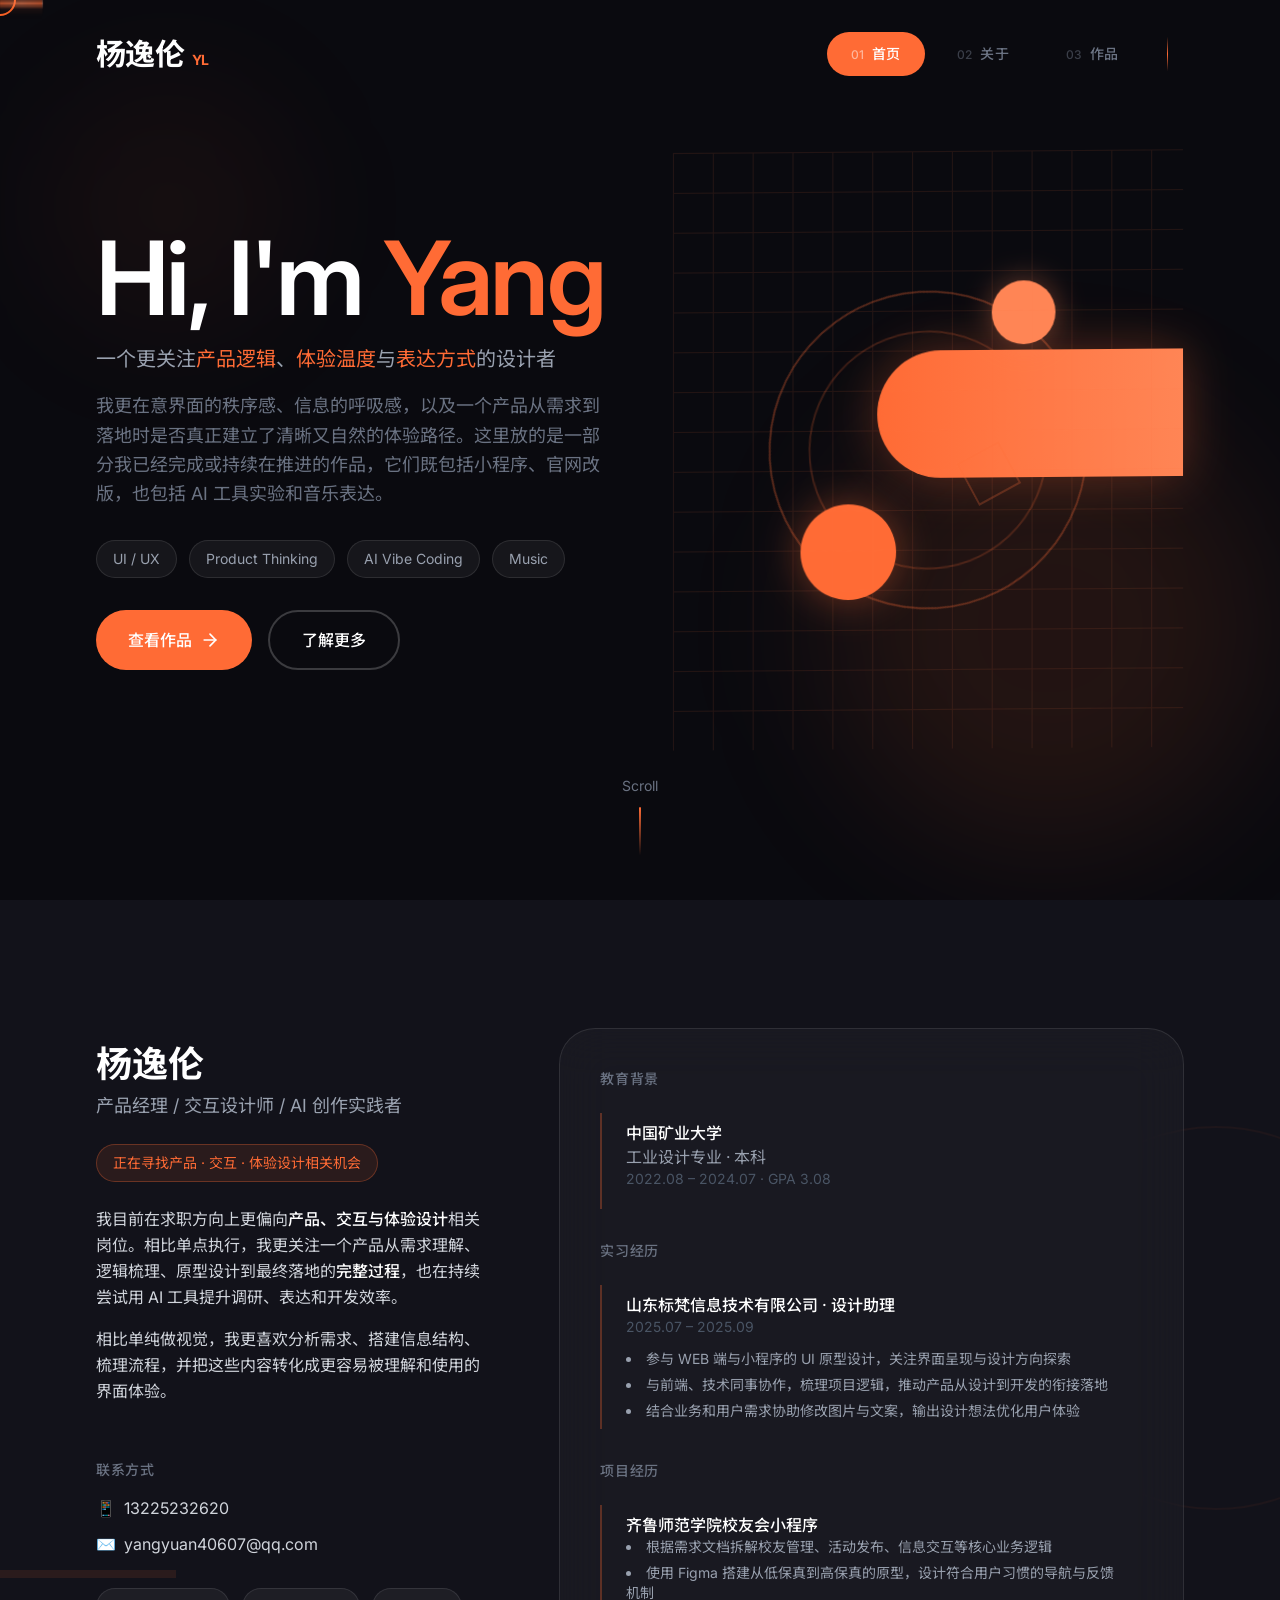
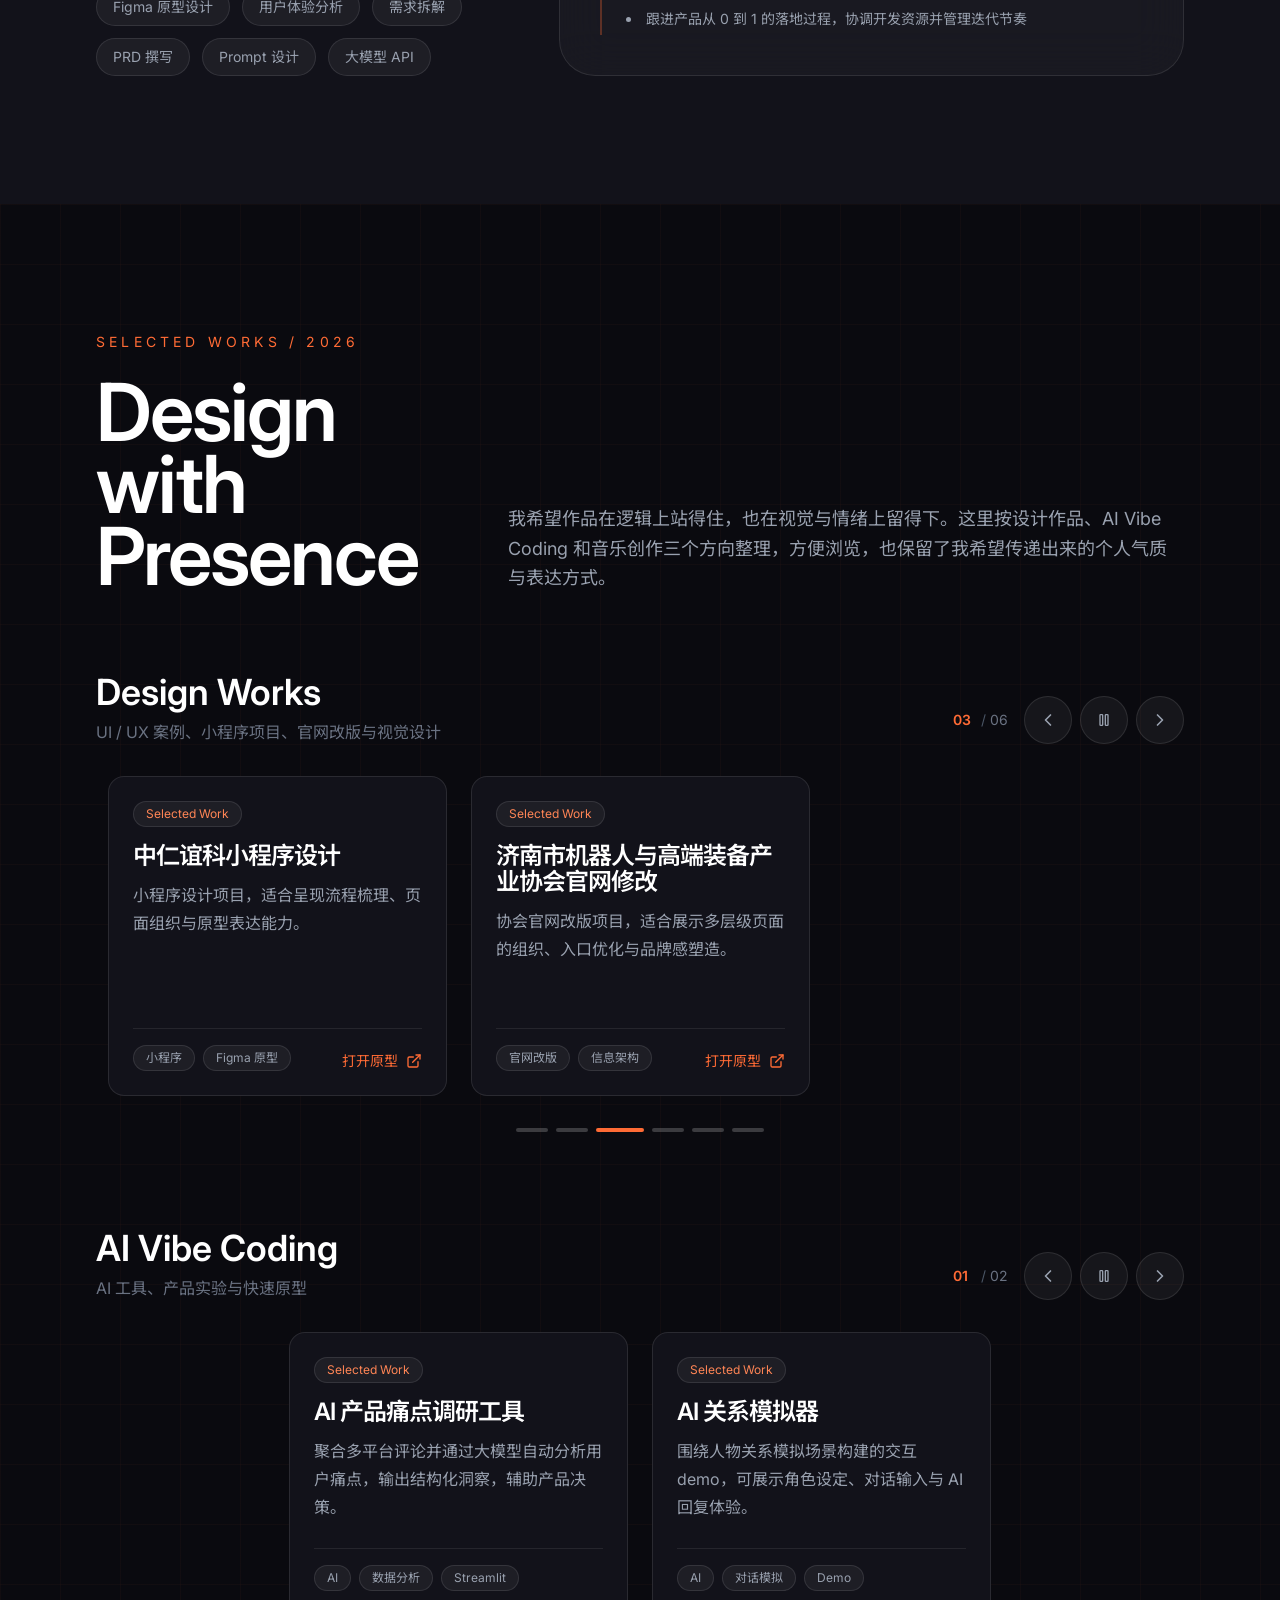
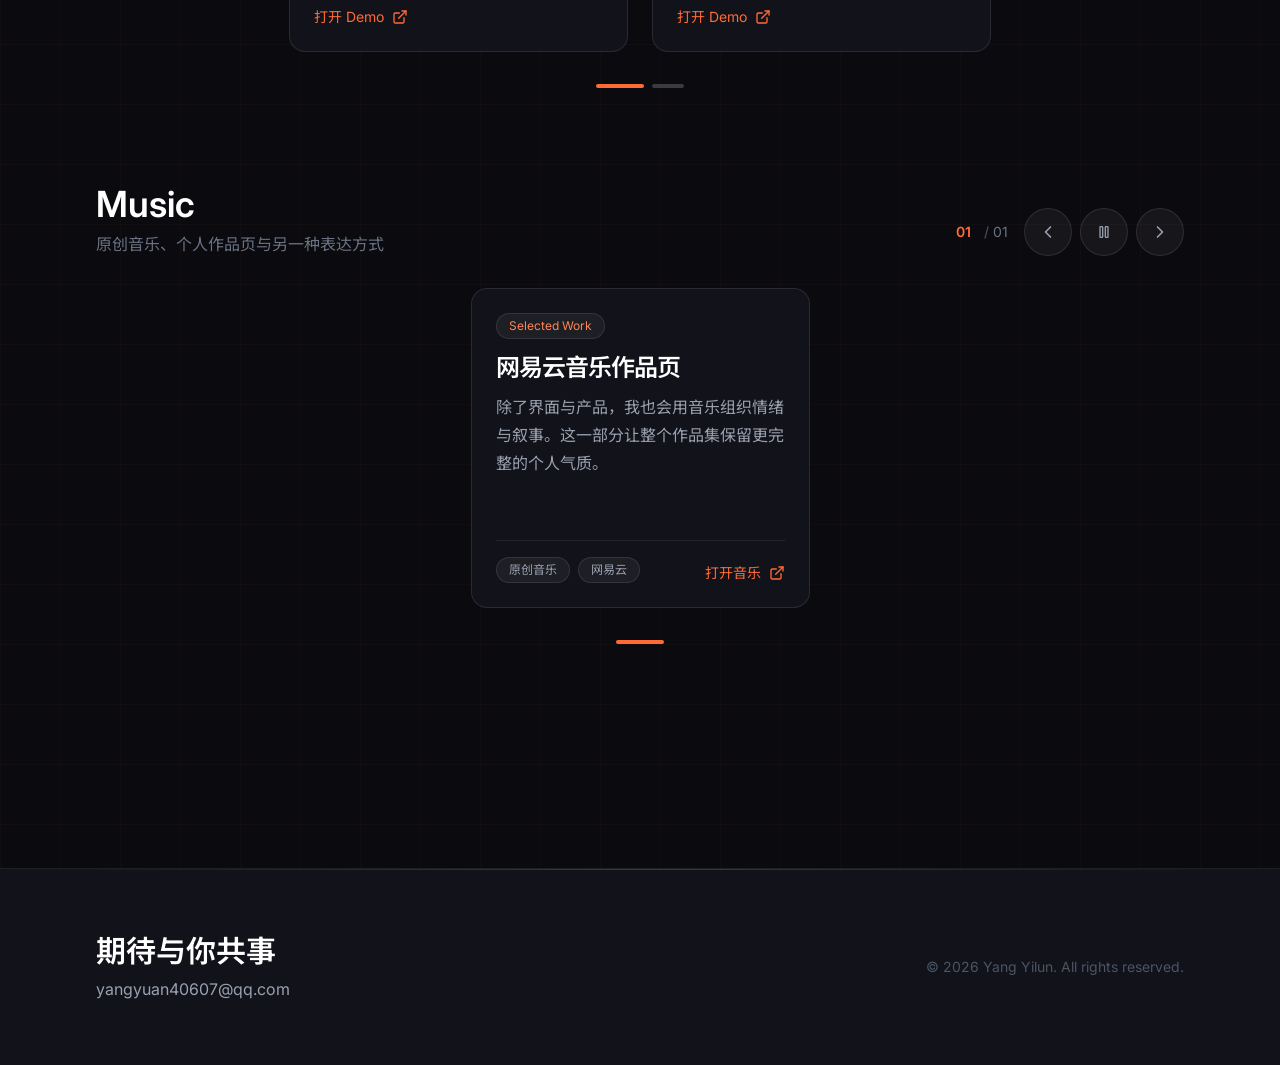
==== commit f287d5d3: "Update index.html" ====
--- a/index.html
+++ b/index.html
@@ -5,10 +5,10 @@
     <meta name="viewport" content="width=device-width, initial-scale=1.0" />
     <title>杨逸伦 - 产品设计师作品集</title>
     <meta name="description" content="杨逸伦的个人作品集 - 产品经理、交互设计师、AI创作实践者" />
-    <script type="module" crossorigin src="/Portfolio/assets/index-4Ee4Zzst.js"></script>
-    <link rel="stylesheet" crossorigin href="/Portfolio/assets/index-WX1Nhm83.css">
+ <script type="module" crossorigin src="./assets/index-D4s70tJ2.js"></script>
+<link rel="stylesheet" crossorigin href="./assets/index-WX1Nhm83.css">
   </head>
   <body>
     <div id="root"></div>
   </body>
-</html>+</html>
--- a/assets/index-WX1Nhm83.css
+++ b/assets/index-WX1Nhm83.css
@@ -0,0 +1 @@
+@charset "UTF-8";@import"https://fonts.googleapis.com/css2?family=Inter:wght@400;500;600;700;800&display=swap";@import"https://fonts.googleapis.com/css2?family=Noto+Sans+SC:wght@400;500;600;700;900&display=swap";.slick-slider{position:relative;display:block;box-sizing:border-box;-webkit-user-select:none;-moz-user-select:none;-ms-user-select:none;user-select:none;-webkit-touch-callout:none;-khtml-user-select:none;-ms-touch-action:pan-y;touch-action:pan-y;-webkit-tap-highlight-color:transparent}.slick-list{position:relative;display:block;overflow:hidden;margin:0;padding:0}.slick-list:focus{outline:none}.slick-list.dragging{cursor:pointer;cursor:hand}.slick-slider .slick-track,.slick-slider .slick-list{-webkit-transform:translate3d(0,0,0);-moz-transform:translate3d(0,0,0);-ms-transform:translate3d(0,0,0);-o-transform:translate3d(0,0,0);transform:translateZ(0)}.slick-track{position:relative;top:0;left:0;display:block;margin-left:auto;margin-right:auto}.slick-track:before,.slick-track:after{display:table;content:""}.slick-track:after{clear:both}.slick-loading .slick-track{visibility:hidden}.slick-slide{display:none;float:left;height:100%;min-height:1px}[dir=rtl] .slick-slide{float:right}.slick-slide img{display:block}.slick-slide.slick-loading img{display:none}.slick-slide.dragging img{pointer-events:none}.slick-initialized .slick-slide{display:block}.slick-loading .slick-slide{visibility:hidden}.slick-vertical .slick-slide{display:block;height:auto;border:1px solid transparent}.slick-arrow.slick-hidden{display:none}.slick-loading .slick-list{background:#fff url(/Portfolio/assets/ajax-loader-BcnMEykj.gif) center center no-repeat}@font-face{font-family:slick;font-weight:400;font-style:normal;src:url([data-uri]);src:url([data-uri]) format("embedded-opentype"),url([data-uri]) format("woff"),url([data-uri]) format("truetype"),url(/Portfolio/assets/slick-BlzDm7g2.svg#slick) format("svg")}.slick-prev,.slick-next{font-size:0;line-height:0;position:absolute;top:50%;display:block;width:20px;height:20px;padding:0;-webkit-transform:translate(0,-50%);-ms-transform:translate(0,-50%);transform:translateY(-50%);cursor:pointer;color:transparent;border:none;outline:none;background:transparent}.slick-prev:hover,.slick-prev:focus,.slick-next:hover,.slick-next:focus{color:transparent;outline:none;background:transparent}.slick-prev:hover:before,.slick-prev:focus:before,.slick-next:hover:before,.slick-next:focus:before{opacity:1}.slick-prev.slick-disabled:before,.slick-next.slick-disabled:before{opacity:.25}.slick-prev:before,.slick-next:before{font-family:slick;font-size:20px;line-height:1;opacity:.75;color:#fff;-webkit-font-smoothing:antialiased;-moz-osx-font-smoothing:grayscale}.slick-prev{left:-25px}[dir=rtl] .slick-prev{right:-25px;left:auto}.slick-prev:before{content:"←"}[dir=rtl] .slick-prev:before{content:"→"}.slick-next{right:-25px}[dir=rtl] .slick-next{right:auto;left:-25px}.slick-next:before{content:"→"}[dir=rtl] .slick-next:before{content:"←"}.slick-dotted.slick-slider{margin-bottom:30px}.slick-dots{position:absolute;bottom:-25px;display:block;width:100%;padding:0;margin:0;list-style:none;text-align:center}.slick-dots li{position:relative;display:inline-block;width:20px;height:20px;margin:0 5px;padding:0;cursor:pointer}.slick-dots li button{font-size:0;line-height:0;display:block;width:20px;height:20px;padding:5px;cursor:pointer;color:transparent;border:0;outline:none;background:transparent}.slick-dots li button:hover,.slick-dots li button:focus{outline:none}.slick-dots li button:hover:before,.slick-dots li button:focus:before{opacity:1}.slick-dots li button:before{font-family:slick;font-size:6px;line-height:20px;position:absolute;top:0;left:0;width:20px;height:20px;content:"•";text-align:center;opacity:.25;color:#000;-webkit-font-smoothing:antialiased;-moz-osx-font-smoothing:grayscale}.slick-dots li.slick-active button:before{opacity:.75;color:#000}/*! tailwindcss v4.1.12 | MIT License | https://tailwindcss.com */@layer properties{@supports (((-webkit-hyphens:none)) and (not (margin-trim:inline))) or ((-moz-orient:inline) and (not (color:rgb(from red r g b)))){*,:before,:after,::backdrop{--tw-translate-x:0;--tw-translate-y:0;--tw-translate-z:0;--tw-rotate-x:initial;--tw-rotate-y:initial;--tw-rotate-z:initial;--tw-skew-x:initial;--tw-skew-y:initial;--tw-scroll-snap-strictness:proximity;--tw-space-y-reverse:0;--tw-space-x-reverse:0;--tw-border-style:solid;--tw-gradient-position:initial;--tw-gradient-from:#0000;--tw-gradient-via:#0000;--tw-gradient-to:#0000;--tw-gradient-stops:initial;--tw-gradient-via-stops:initial;--tw-gradient-from-position:0%;--tw-gradient-via-position:50%;--tw-gradient-to-position:100%;--tw-leading:initial;--tw-font-weight:initial;--tw-tracking:initial;--tw-ordinal:initial;--tw-slashed-zero:initial;--tw-numeric-figure:initial;--tw-numeric-spacing:initial;--tw-numeric-fraction:initial;--tw-shadow:0 0 #0000;--tw-shadow-color:initial;--tw-shadow-alpha:100%;--tw-inset-shadow:0 0 #0000;--tw-inset-shadow-color:initial;--tw-inset-shadow-alpha:100%;--tw-ring-color:initial;--tw-ring-shadow:0 0 #0000;--tw-inset-ring-color:initial;--tw-inset-ring-shadow:0 0 #0000;--tw-ring-inset:initial;--tw-ring-offset-width:0px;--tw-ring-offset-color:#fff;--tw-ring-offset-shadow:0 0 #0000;--tw-outline-style:solid;--tw-blur:initial;--tw-brightness:initial;--tw-contrast:initial;--tw-grayscale:initial;--tw-hue-rotate:initial;--tw-invert:initial;--tw-opacity:initial;--tw-saturate:initial;--tw-sepia:initial;--tw-drop-shadow:initial;--tw-drop-shadow-color:initial;--tw-drop-shadow-alpha:100%;--tw-drop-shadow-size:initial;--tw-backdrop-blur:initial;--tw-backdrop-brightness:initial;--tw-backdrop-contrast:initial;--tw-backdrop-grayscale:initial;--tw-backdrop-hue-rotate:initial;--tw-backdrop-invert:initial;--tw-backdrop-opacity:initial;--tw-backdrop-saturate:initial;--tw-backdrop-sepia:initial;--tw-duration:initial;--tw-ease:initial;--tw-content:"";--tw-animation-delay:0s;--tw-animation-direction:normal;--tw-animation-duration:initial;--tw-animation-fill-mode:none;--tw-animation-iteration-count:1;--tw-enter-blur:0;--tw-enter-opacity:1;--tw-enter-rotate:0;--tw-enter-scale:1;--tw-enter-translate-x:0;--tw-enter-translate-y:0;--tw-exit-blur:0;--tw-exit-opacity:1;--tw-exit-rotate:0;--tw-exit-scale:1;--tw-exit-translate-x:0;--tw-exit-translate-y:0}}}body{font-family:Inter,Noto Sans SC,-apple-system,BlinkMacSystemFont,Segoe UI,Microsoft YaHei,PingFang SC,Hiragino Sans GB,sans-serif}@layer theme{:root,:host{--font-sans:ui-sans-serif,system-ui,sans-serif,"Apple Color Emoji","Segoe UI Emoji","Segoe UI Symbol","Noto Color Emoji";--font-mono:ui-monospace,SFMono-Regular,Menlo,Monaco,Consolas,"Liberation Mono","Courier New",monospace;--color-gray-100:oklch(96.7% .003 264.542);--color-gray-300:oklch(87.2% .01 258.338);--color-gray-400:oklch(70.7% .022 261.325);--color-gray-500:oklch(55.1% .027 264.364);--color-gray-600:oklch(44.6% .03 256.802);--color-black:#000;--color-white:#fff;--spacing:.25rem;--container-sm:24rem;--container-lg:32rem;--container-2xl:42rem;--container-3xl:48rem;--text-xs:.75rem;--text-xs--line-height:calc(1/.75);--text-sm:.875rem;--text-sm--line-height:calc(1.25/.875);--text-base:1rem;--text-base--line-height: 1.5 ;--text-lg:1.125rem;--text-lg--line-height:calc(1.75/1.125);--text-xl:1.25rem;--text-xl--line-height:calc(1.75/1.25);--text-2xl:1.5rem;--text-2xl--line-height:calc(2/1.5);--text-3xl:1.875rem;--text-3xl--line-height: 1.2 ;--text-4xl:2.25rem;--text-4xl--line-height:calc(2.5/2.25);--font-weight-normal:400;--font-weight-medium:500;--font-weight-semibold:600;--tracking-tight:-.025em;--tracking-wider:.05em;--tracking-widest:.1em;--leading-relaxed:1.625;--radius-xs:.125rem;--radius-2xl:1rem;--ease-in-out:cubic-bezier(.4,0,.2,1);--animate-pulse:pulse 2s cubic-bezier(.4,0,.6,1)infinite;--blur-xl:24px;--blur-2xl:40px;--blur-3xl:64px;--aspect-video:16/9;--default-transition-duration:.15s;--default-transition-timing-function:cubic-bezier(.4,0,.2,1);--default-font-family:var(--font-sans);--default-mono-font-family:var(--font-mono);--color-border:var(--border)}}@layer base{*,:after,:before,::backdrop{box-sizing:border-box;border:0 solid;margin:0;padding:0}::file-selector-button{box-sizing:border-box;border:0 solid;margin:0;padding:0}html,:host{-webkit-text-size-adjust:100%;-moz-tab-size:4;tab-size:4;line-height:1.5;font-family:var(--default-font-family,ui-sans-serif,system-ui,sans-serif,"Apple Color Emoji","Segoe UI Emoji","Segoe UI Symbol","Noto Color Emoji");font-feature-settings:var(--default-font-feature-settings,normal);font-variation-settings:var(--default-font-variation-settings,normal);-webkit-tap-highlight-color:transparent}hr{height:0;color:inherit;border-top-width:1px}abbr:where([title]){-webkit-text-decoration:underline dotted;text-decoration:underline dotted}h1,h2,h3,h4,h5,h6{font-size:inherit;font-weight:inherit}a{color:inherit;-webkit-text-decoration:inherit;text-decoration:inherit}b,strong{font-weight:bolder}code,kbd,samp,pre{font-family:var(--default-mono-font-family,ui-monospace,SFMono-Regular,Menlo,Monaco,Consolas,"Liberation Mono","Courier New",monospace);font-feature-settings:var(--default-mono-font-feature-settings,normal);font-variation-settings:var(--default-mono-font-variation-settings,normal);font-size:1em}small{font-size:80%}sub,sup{vertical-align:baseline;font-size:75%;line-height:0;position:relative}sub{bottom:-.25em}sup{top:-.5em}table{text-indent:0;border-color:inherit;border-collapse:collapse}:-moz-focusring{outline:auto}progress{vertical-align:baseline}summary{display:list-item}ol,ul,menu{list-style:none}img,svg,video,canvas,audio,iframe,embed,object{vertical-align:middle;display:block}img,video{max-width:100%;height:auto}button,input,select,optgroup,textarea{font:inherit;font-feature-settings:inherit;font-variation-settings:inherit;letter-spacing:inherit;color:inherit;opacity:1;background-color:#0000;border-radius:0}::file-selector-button{font:inherit;font-feature-settings:inherit;font-variation-settings:inherit;letter-spacing:inherit;color:inherit;opacity:1;background-color:#0000;border-radius:0}:where(select:is([multiple],[size])) optgroup{font-weight:bolder}:where(select:is([multiple],[size])) optgroup option{padding-inline-start:20px}::file-selector-button{margin-inline-end:4px}::placeholder{opacity:1}@supports (not ((-webkit-appearance:-apple-pay-button))) or (contain-intrinsic-size:1px){::placeholder{color:currentColor}@supports (color:color-mix(in lab,red,red)){::placeholder{color:color-mix(in oklab,currentcolor 50%,transparent)}}}textarea{resize:vertical}::-webkit-search-decoration{-webkit-appearance:none}::-webkit-date-and-time-value{min-height:1lh;text-align:inherit}::-webkit-datetime-edit{display:inline-flex}::-webkit-datetime-edit-fields-wrapper{padding:0}::-webkit-datetime-edit{padding-block:0}::-webkit-datetime-edit-year-field{padding-block:0}::-webkit-datetime-edit-month-field{padding-block:0}::-webkit-datetime-edit-day-field{padding-block:0}::-webkit-datetime-edit-hour-field{padding-block:0}::-webkit-datetime-edit-minute-field{padding-block:0}::-webkit-datetime-edit-second-field{padding-block:0}::-webkit-datetime-edit-millisecond-field{padding-block:0}::-webkit-datetime-edit-meridiem-field{padding-block:0}::-webkit-calendar-picker-indicator{line-height:1}:-moz-ui-invalid{box-shadow:none}button,input:where([type=button],[type=reset],[type=submit]){-webkit-appearance:button;-moz-appearance:button;appearance:button}::file-selector-button{-webkit-appearance:button;-moz-appearance:button;appearance:button}::-webkit-inner-spin-button{height:auto}::-webkit-outer-spin-button{height:auto}[hidden]:where(:not([hidden=until-found])){display:none!important}*{border-color:var(--border);outline-color:var(--ring)}@supports (color:color-mix(in lab,red,red)){*{outline-color:color-mix(in oklab,var(--ring)50%,transparent)}}body{background-color:var(--background);color:var(--foreground)}html{scroll-behavior:smooth}.scrollbar-thin{scrollbar-width:thin}.scrollbar-thumb-\[--color\]\/30::-webkit-scrollbar-thumb{background-color:#ff6b354d;border-radius:10px}.scrollbar-track-transparent::-webkit-scrollbar-track{background:0 0}.scrollbar-thin::-webkit-scrollbar{height:8px}html{font-size:var(--font-size)}h1{font-size:var(--text-2xl);font-weight:var(--font-weight-medium);line-height:1.5}h2{font-size:var(--text-xl);font-weight:var(--font-weight-medium);line-height:1.5}h3{font-size:var(--text-lg);font-weight:var(--font-weight-medium);line-height:1.5}h4,label,button{font-size:var(--text-base);font-weight:var(--font-weight-medium);line-height:1.5}input{font-size:var(--text-base);font-weight:var(--font-weight-normal);line-height:1.5}.slick-slider{box-sizing:border-box;-webkit-user-select:none;user-select:none;display:block;position:relative}.slick-list{margin:0;padding:0;display:block;position:relative;overflow:hidden}.slick-track{align-items:stretch;display:flex}.slick-slide{float:left;height:auto;min-height:1px;transition:opacity .3s}.slick-slide>div{height:100%}.slick-slide.slick-active{opacity:1}.slick-slide:not(.slick-active){opacity:.5;pointer-events:none}.slick-slider .slick-list,.slick-slider .slick-track{transform:translate(0)}@media(min-width:1024px){*{cursor:none!important}}.perspective-1000{perspective:1000px;transform-style:preserve-3d}[class*=motion]{will-change:transform}.glass{-webkit-backdrop-filter:blur(10px);background:#ffffff0d}.line-clamp-1{-webkit-line-clamp:1;-webkit-box-orient:vertical;display:-webkit-box;overflow:hidden}.line-clamp-2{-webkit-line-clamp:2;-webkit-box-orient:vertical;display:-webkit-box;overflow:hidden}.line-clamp-3{-webkit-line-clamp:3;-webkit-box-orient:vertical;display:-webkit-box;overflow:hidden}}@layer components;@layer utilities{.\@container\/card-header{container:card-header/inline-size}.pointer-events-none{pointer-events:none}.invisible{visibility:hidden}.sr-only{clip:rect(0,0,0,0);white-space:nowrap;border-width:0;width:1px;height:1px;margin:-1px;padding:0;position:absolute;overflow:hidden}.absolute{position:absolute}.fixed{position:fixed}.relative{position:relative}.sticky{position:sticky}.inset-0{inset:calc(var(--spacing)*0)}.inset-x-0{inset-inline:calc(var(--spacing)*0)}.inset-y-0{inset-block:calc(var(--spacing)*0)}.-top-12{top:calc(var(--spacing)*-12)}.top-0{top:calc(var(--spacing)*0)}.top-1\.5{top:calc(var(--spacing)*1.5)}.top-1\/2{top:50%}.top-1\/3{top:33.3333%}.top-1\/4{top:25%}.top-3\.5{top:calc(var(--spacing)*3.5)}.top-4{top:calc(var(--spacing)*4)}.top-8{top:calc(var(--spacing)*8)}.top-20{top:calc(var(--spacing)*20)}.top-28{top:calc(var(--spacing)*28)}.top-\[1px\]{top:1px}.top-\[50\%\]{top:50%}.top-\[60\%\]{top:60%}.top-full{top:100%}.-right-12{right:calc(var(--spacing)*-12)}.-right-32{right:calc(var(--spacing)*-32)}.right-0{right:calc(var(--spacing)*0)}.right-1{right:calc(var(--spacing)*1)}.right-1\/3{right:33.3333%}.right-1\/4{right:25%}.right-2{right:calc(var(--spacing)*2)}.right-3{right:calc(var(--spacing)*3)}.right-4{right:calc(var(--spacing)*4)}.right-8{right:calc(var(--spacing)*8)}.right-10{right:calc(var(--spacing)*10)}.-bottom-12{bottom:calc(var(--spacing)*-12)}.bottom-0{bottom:calc(var(--spacing)*0)}.bottom-1\/4{bottom:25%}.bottom-8{bottom:calc(var(--spacing)*8)}.bottom-12{bottom:calc(var(--spacing)*12)}.bottom-20{bottom:calc(var(--spacing)*20)}.-left-12{left:calc(var(--spacing)*-12)}.-left-20{left:calc(var(--spacing)*-20)}.left-0{left:calc(var(--spacing)*0)}.left-1{left:calc(var(--spacing)*1)}.left-1\/2{left:50%}.left-1\/4{left:25%}.left-2{left:calc(var(--spacing)*2)}.left-10{left:calc(var(--spacing)*10)}.left-\[50\%\]{left:50%}.isolate{isolation:isolate}.z-10{z-index:10}.z-20{z-index:20}.z-40{z-index:40}.z-50{z-index:50}.z-\[1\]{z-index:1}.col-start-2{grid-column-start:2}.row-span-2{grid-row:span 2/span 2}.row-start-1{grid-row-start:1}.-mx-1{margin-inline:calc(var(--spacing)*-1)}.-mx-8{margin-inline:calc(var(--spacing)*-8)}.mx-2{margin-inline:calc(var(--spacing)*2)}.mx-3\.5{margin-inline:calc(var(--spacing)*3.5)}.mx-4{margin-inline:calc(var(--spacing)*4)}.mx-auto{margin-inline:auto}.my-0\.5{margin-block:calc(var(--spacing)*.5)}.my-1{margin-block:calc(var(--spacing)*1)}.-mt-4{margin-top:calc(var(--spacing)*-4)}.mt-1\.5{margin-top:calc(var(--spacing)*1.5)}.mt-2{margin-top:calc(var(--spacing)*2)}.mt-4{margin-top:calc(var(--spacing)*4)}.mt-6{margin-top:calc(var(--spacing)*6)}.mt-8{margin-top:calc(var(--spacing)*8)}.mt-auto{margin-top:auto}.mb-2{margin-bottom:calc(var(--spacing)*2)}.mb-3{margin-bottom:calc(var(--spacing)*3)}.mb-4{margin-bottom:calc(var(--spacing)*4)}.mb-6{margin-bottom:calc(var(--spacing)*6)}.mb-8{margin-bottom:calc(var(--spacing)*8)}.mb-20{margin-bottom:calc(var(--spacing)*20)}.mb-24{margin-bottom:calc(var(--spacing)*24)}.-ml-4{margin-left:calc(var(--spacing)*-4)}.ml-1{margin-left:calc(var(--spacing)*1)}.ml-auto{margin-left:auto}.line-clamp-1{-webkit-line-clamp:1;-webkit-box-orient:vertical;display:-webkit-box;overflow:hidden}.line-clamp-4{-webkit-line-clamp:4;-webkit-box-orient:vertical;display:-webkit-box;overflow:hidden}.block{display:block}.flex{display:flex}.grid{display:grid}.hidden{display:none}.inline-block{display:inline-block}.inline-flex{display:inline-flex}.table{display:table}.table-caption{display:table-caption}.table-cell{display:table-cell}.table-row{display:table-row}.field-sizing-content{field-sizing:content}.aspect-square{aspect-ratio:1}.aspect-video{aspect-ratio:var(--aspect-video)}.size-2{width:calc(var(--spacing)*2);height:calc(var(--spacing)*2)}.size-2\.5{width:calc(var(--spacing)*2.5);height:calc(var(--spacing)*2.5)}.size-3{width:calc(var(--spacing)*3);height:calc(var(--spacing)*3)}.size-3\.5{width:calc(var(--spacing)*3.5);height:calc(var(--spacing)*3.5)}.size-4{width:calc(var(--spacing)*4);height:calc(var(--spacing)*4)}.size-7{width:calc(var(--spacing)*7);height:calc(var(--spacing)*7)}.size-8{width:calc(var(--spacing)*8);height:calc(var(--spacing)*8)}.size-9{width:calc(var(--spacing)*9);height:calc(var(--spacing)*9)}.size-10{width:calc(var(--spacing)*10);height:calc(var(--spacing)*10)}.size-full{width:100%;height:100%}.h-1{height:calc(var(--spacing)*1)}.h-1\.5{height:calc(var(--spacing)*1.5)}.h-2{height:calc(var(--spacing)*2)}.h-2\.5{height:calc(var(--spacing)*2.5)}.h-4{height:calc(var(--spacing)*4)}.h-5{height:calc(var(--spacing)*5)}.h-7{height:calc(var(--spacing)*7)}.h-8{height:calc(var(--spacing)*8)}.h-9{height:calc(var(--spacing)*9)}.h-10{height:calc(var(--spacing)*10)}.h-12{height:calc(var(--spacing)*12)}.h-14{height:calc(var(--spacing)*14)}.h-16{height:calc(var(--spacing)*16)}.h-24{height:calc(var(--spacing)*24)}.h-32{height:calc(var(--spacing)*32)}.h-60{height:calc(var(--spacing)*60)}.h-64{height:calc(var(--spacing)*64)}.h-80{height:calc(var(--spacing)*80)}.h-96{height:calc(var(--spacing)*96)}.h-\[1\.15rem\]{height:1.15rem}.h-\[72vh\]{height:72vh}.h-\[300px\]{height:300px}.h-\[600px\]{height:600px}.h-\[calc\(100\%-1px\)\]{height:calc(100% - 1px)}.h-\[var\(--radix-navigation-menu-viewport-height\)\]{height:var(--radix-navigation-menu-viewport-height)}.h-\[var\(--radix-select-trigger-height\)\]{height:var(--radix-select-trigger-height)}.h-auto{height:auto}.h-full{height:100%}.h-px{height:1px}.h-svh{height:100svh}.max-h-\(--radix-context-menu-content-available-height\){max-height:var(--radix-context-menu-content-available-height)}.max-h-\(--radix-dropdown-menu-content-available-height\){max-height:var(--radix-dropdown-menu-content-available-height)}.max-h-\(--radix-select-content-available-height\){max-height:var(--radix-select-content-available-height)}.max-h-\[300px\]{max-height:300px}.min-h-0{min-height:calc(var(--spacing)*0)}.min-h-4{min-height:calc(var(--spacing)*4)}.min-h-16{min-height:calc(var(--spacing)*16)}.min-h-screen{min-height:100vh}.min-h-svh{min-height:100svh}.w-\(--sidebar-width\){width:var(--sidebar-width)}.w-0{width:calc(var(--spacing)*0)}.w-1{width:calc(var(--spacing)*1)}.w-2{width:calc(var(--spacing)*2)}.w-2\.5{width:calc(var(--spacing)*2.5)}.w-3{width:calc(var(--spacing)*3)}.w-3\/4{width:75%}.w-4{width:calc(var(--spacing)*4)}.w-5{width:calc(var(--spacing)*5)}.w-8{width:calc(var(--spacing)*8)}.w-9{width:calc(var(--spacing)*9)}.w-12{width:calc(var(--spacing)*12)}.w-14{width:calc(var(--spacing)*14)}.w-16{width:calc(var(--spacing)*16)}.w-24{width:calc(var(--spacing)*24)}.w-60{width:calc(var(--spacing)*60)}.w-64{width:calc(var(--spacing)*64)}.w-72{width:calc(var(--spacing)*72)}.w-80{width:calc(var(--spacing)*80)}.w-96{width:calc(var(--spacing)*96)}.w-\[2px\]{width:2px}.w-\[100px\]{width:100px}.w-auto{width:auto}.w-fit{width:fit-content}.w-full{width:100%}.w-max{width:max-content}.w-px{width:1px}.max-w-\(--skeleton-width\){max-width:var(--skeleton-width)}.max-w-2xl{max-width:var(--container-2xl)}.max-w-3xl{max-width:var(--container-3xl)}.max-w-\[1800px\]{max-width:1800px}.max-w-\[calc\(100\%-2rem\)\]{max-width:calc(100% - 2rem)}.max-w-max{max-width:max-content}.min-w-0{min-width:calc(var(--spacing)*0)}.min-w-5{min-width:calc(var(--spacing)*5)}.min-w-8{min-width:calc(var(--spacing)*8)}.min-w-9{min-width:calc(var(--spacing)*9)}.min-w-10{min-width:calc(var(--spacing)*10)}.min-w-\[1\.5rem\]{min-width:1.5rem}.min-w-\[8rem\]{min-width:8rem}.min-w-\[12rem\]{min-width:12rem}.min-w-\[var\(--radix-select-trigger-width\)\]{min-width:var(--radix-select-trigger-width)}.flex-1{flex:1}.shrink-0{flex-shrink:0}.grow{flex-grow:1}.grow-0{flex-grow:0}.basis-full{flex-basis:100%}.caption-bottom{caption-side:bottom}.border-collapse{border-collapse:collapse}.origin-\(--radix-context-menu-content-transform-origin\){transform-origin:var(--radix-context-menu-content-transform-origin)}.origin-\(--radix-dropdown-menu-content-transform-origin\){transform-origin:var(--radix-dropdown-menu-content-transform-origin)}.origin-\(--radix-hover-card-content-transform-origin\){transform-origin:var(--radix-hover-card-content-transform-origin)}.origin-\(--radix-menubar-content-transform-origin\){transform-origin:var(--radix-menubar-content-transform-origin)}.origin-\(--radix-popover-content-transform-origin\){transform-origin:var(--radix-popover-content-transform-origin)}.origin-\(--radix-select-content-transform-origin\){transform-origin:var(--radix-select-content-transform-origin)}.origin-\(--radix-tooltip-content-transform-origin\){transform-origin:var(--radix-tooltip-content-transform-origin)}.origin-left{transform-origin:0}.-translate-x-1\/2{--tw-translate-x: -50% ;translate:var(--tw-translate-x)var(--tw-translate-y)}.-translate-x-px{--tw-translate-x:-1px;translate:var(--tw-translate-x)var(--tw-translate-y)}.translate-x-\[-50\%\]{--tw-translate-x:-50%;translate:var(--tw-translate-x)var(--tw-translate-y)}.translate-x-px{--tw-translate-x:1px;translate:var(--tw-translate-x)var(--tw-translate-y)}.-translate-y-1\/2{--tw-translate-y: -50% ;translate:var(--tw-translate-x)var(--tw-translate-y)}.translate-y-0\.5{--tw-translate-y:calc(var(--spacing)*.5);translate:var(--tw-translate-x)var(--tw-translate-y)}.translate-y-\[-50\%\]{--tw-translate-y:-50%;translate:var(--tw-translate-x)var(--tw-translate-y)}.translate-y-\[calc\(-50\%_-_2px\)\]{--tw-translate-y: calc(-50% - 2px) ;translate:var(--tw-translate-x)var(--tw-translate-y)}.rotate-45{rotate:45deg}.rotate-90{rotate:90deg}.transform{transform:var(--tw-rotate-x,)var(--tw-rotate-y,)var(--tw-rotate-z,)var(--tw-skew-x,)var(--tw-skew-y,)}.animate-caret-blink{animation:1.25s ease-out infinite caret-blink}.animate-in{animation:enter var(--tw-animation-duration,var(--tw-duration,.15s))var(--tw-ease,ease)var(--tw-animation-delay,0s)var(--tw-animation-iteration-count,1)var(--tw-animation-direction,normal)var(--tw-animation-fill-mode,none)}.animate-pulse{animation:var(--animate-pulse)}.cursor-default{cursor:default}.cursor-pointer{cursor:pointer}.touch-none{touch-action:none}.resize{resize:both}.resize-none{resize:none}.snap-y{scroll-snap-type:y var(--tw-scroll-snap-strictness)}.snap-mandatory{--tw-scroll-snap-strictness:mandatory}.snap-start{scroll-snap-align:start}.scroll-my-1{scroll-margin-block:calc(var(--spacing)*1)}.scroll-py-1{scroll-padding-block:calc(var(--spacing)*1)}.list-inside{list-style-position:inside}.list-disc{list-style-type:disc}.list-none{list-style-type:none}.auto-rows-min{grid-auto-rows:min-content}.grid-cols-\[0_1fr\]{grid-template-columns:0 1fr}.grid-rows-\[auto_auto\]{grid-template-rows:auto auto}.flex-col{flex-direction:column}.flex-col-reverse{flex-direction:column-reverse}.flex-row{flex-direction:row}.flex-wrap{flex-wrap:wrap}.items-baseline{align-items:baseline}.items-center{align-items:center}.items-end{align-items:flex-end}.items-start{align-items:flex-start}.items-stretch{align-items:stretch}.justify-between{justify-content:space-between}.justify-center{justify-content:center}.justify-items-start{justify-items:start}.gap-1{gap:calc(var(--spacing)*1)}.gap-1\.5{gap:calc(var(--spacing)*1.5)}.gap-2{gap:calc(var(--spacing)*2)}.gap-3{gap:calc(var(--spacing)*3)}.gap-4{gap:calc(var(--spacing)*4)}.gap-6{gap:calc(var(--spacing)*6)}.gap-8{gap:calc(var(--spacing)*8)}.gap-12{gap:calc(var(--spacing)*12)}.gap-16{gap:calc(var(--spacing)*16)}:where(.space-y-1\.5>:not(:last-child)){--tw-space-y-reverse:0;margin-block-start:calc(calc(var(--spacing)*1.5)*var(--tw-space-y-reverse));margin-block-end:calc(calc(var(--spacing)*1.5)*calc(1 - var(--tw-space-y-reverse)))}:where(.space-y-2>:not(:last-child)){--tw-space-y-reverse:0;margin-block-start:calc(calc(var(--spacing)*2)*var(--tw-space-y-reverse));margin-block-end:calc(calc(var(--spacing)*2)*calc(1 - var(--tw-space-y-reverse)))}:where(.space-y-3>:not(:last-child)){--tw-space-y-reverse:0;margin-block-start:calc(calc(var(--spacing)*3)*var(--tw-space-y-reverse));margin-block-end:calc(calc(var(--spacing)*3)*calc(1 - var(--tw-space-y-reverse)))}:where(.space-y-4>:not(:last-child)){--tw-space-y-reverse:0;margin-block-start:calc(calc(var(--spacing)*4)*var(--tw-space-y-reverse));margin-block-end:calc(calc(var(--spacing)*4)*calc(1 - var(--tw-space-y-reverse)))}:where(.space-y-6>:not(:last-child)){--tw-space-y-reverse:0;margin-block-start:calc(calc(var(--spacing)*6)*var(--tw-space-y-reverse));margin-block-end:calc(calc(var(--spacing)*6)*calc(1 - var(--tw-space-y-reverse)))}:where(.space-y-8>:not(:last-child)){--tw-space-y-reverse:0;margin-block-start:calc(calc(var(--spacing)*8)*var(--tw-space-y-reverse));margin-block-end:calc(calc(var(--spacing)*8)*calc(1 - var(--tw-space-y-reverse)))}:where(.space-y-12>:not(:last-child)){--tw-space-y-reverse:0;margin-block-start:calc(calc(var(--spacing)*12)*var(--tw-space-y-reverse));margin-block-end:calc(calc(var(--spacing)*12)*calc(1 - var(--tw-space-y-reverse)))}:where(.space-x-1>:not(:last-child)){--tw-space-x-reverse:0;margin-inline-start:calc(calc(var(--spacing)*1)*var(--tw-space-x-reverse));margin-inline-end:calc(calc(var(--spacing)*1)*calc(1 - var(--tw-space-x-reverse)))}.gap-y-0\.5{row-gap:calc(var(--spacing)*.5)}.self-start{align-self:flex-start}.justify-self-end{justify-self:flex-end}.overflow-auto{overflow:auto}.overflow-hidden{overflow:hidden}.overflow-x-auto{overflow-x:auto}.overflow-x-hidden{overflow-x:hidden}.overflow-y-auto{overflow-y:auto}.rounded-2xl{border-radius:var(--radius-2xl)}.rounded-\[2px\]{border-radius:2px}.rounded-\[4px\]{border-radius:4px}.rounded-\[36px\]{border-radius:36px}.rounded-\[inherit\]{border-radius:inherit}.rounded-full{border-radius:3.40282e38px}.rounded-lg{border-radius:var(--radius)}.rounded-md{border-radius:calc(var(--radius) - 2px)}.rounded-none{border-radius:0}.rounded-sm{border-radius:calc(var(--radius) - 4px)}.rounded-xl{border-radius:calc(var(--radius) + 4px)}.rounded-xs{border-radius:var(--radius-xs)}.rounded-l-full{border-top-left-radius:3.40282e38px;border-bottom-left-radius:3.40282e38px}.rounded-tl-sm{border-top-left-radius:calc(var(--radius) - 4px)}.border{border-style:var(--tw-border-style);border-width:1px}.border-2{border-style:var(--tw-border-style);border-width:2px}.border-\[1\.5px\]{border-style:var(--tw-border-style);border-width:1.5px}.border-y{border-block-style:var(--tw-border-style);border-block-width:1px}.border-t{border-top-style:var(--tw-border-style);border-top-width:1px}.border-r{border-right-style:var(--tw-border-style);border-right-width:1px}.border-b{border-bottom-style:var(--tw-border-style);border-bottom-width:1px}.border-l{border-left-style:var(--tw-border-style);border-left-width:1px}.border-l-2{border-left-style:var(--tw-border-style);border-left-width:2px}.border-dashed{--tw-border-style:dashed;border-style:dashed}.border-\(--color-border\){border-color:var(--color-border)}.border-\[\#ff6b35\]{border-color:#ff6b35}.border-\[\#ff6b35\]\/20{border-color:#ff6b3533}.border-\[\#ff6b35\]\/30{border-color:#ff6b354d}.border-\[\#ff6b35\]\/40{border-color:#ff6b3566}.border-border\/50{border-color:var(--border)}@supports (color:color-mix(in lab,red,red)){.border-border\/50{border-color:color-mix(in oklab,var(--border)50%,transparent)}}.border-input{border-color:var(--input)}.border-primary{border-color:var(--primary)}.border-sidebar-border{border-color:var(--sidebar-border)}.border-transparent{border-color:#0000}.border-white\/5{border-color:#ffffff0d}@supports (color:color-mix(in lab,red,red)){.border-white\/5{border-color:color-mix(in oklab,var(--color-white)5%,transparent)}}.border-white\/8{border-color:#ffffff14}@supports (color:color-mix(in lab,red,red)){.border-white\/8{border-color:color-mix(in oklab,var(--color-white)8%,transparent)}}.border-white\/10{border-color:#ffffff1a}@supports (color:color-mix(in lab,red,red)){.border-white\/10{border-color:color-mix(in oklab,var(--color-white)10%,transparent)}}.border-white\/20{border-color:#fff3}@supports (color:color-mix(in lab,red,red)){.border-white\/20{border-color:color-mix(in oklab,var(--color-white)20%,transparent)}}.border-t-transparent{border-top-color:#0000}.border-l-transparent{border-left-color:#0000}.bg-\(--color-bg\){background-color:var(--color-bg)}.bg-\[\#0a0a0f\]{background-color:#0a0a0f}.bg-\[\#0a0a0f\]\/90{background-color:#0a0a0fe6}.bg-\[\#12121a\]{background-color:#12121a}.bg-\[\#ff6b35\]{background-color:#ff6b35}.bg-\[\#ff6b35\]\/5{background-color:#ff6b350d}.bg-\[\#ff6b35\]\/10{background-color:#ff6b351a}.bg-\[\#ff8555\]{background-color:#ff8555}.bg-accent{background-color:var(--accent)}.bg-background{background-color:var(--background)}.bg-black\/50{background-color:#00000080}@supports (color:color-mix(in lab,red,red)){.bg-black\/50{background-color:color-mix(in oklab,var(--color-black)50%,transparent)}}.bg-border{background-color:var(--border)}.bg-card{background-color:var(--card)}.bg-destructive{background-color:var(--destructive)}.bg-foreground{background-color:var(--foreground)}.bg-gray-100{background-color:var(--color-gray-100)}.bg-input-background{background-color:var(--input-background)}.bg-muted,.bg-muted\/50{background-color:var(--muted)}@supports (color:color-mix(in lab,red,red)){.bg-muted\/50{background-color:color-mix(in oklab,var(--muted)50%,transparent)}}.bg-popover{background-color:var(--popover)}.bg-primary,.bg-primary\/20{background-color:var(--primary)}@supports (color:color-mix(in lab,red,red)){.bg-primary\/20{background-color:color-mix(in oklab,var(--primary)20%,transparent)}}.bg-secondary{background-color:var(--secondary)}.bg-sidebar{background-color:var(--sidebar)}.bg-sidebar-border{background-color:var(--sidebar-border)}.bg-transparent{background-color:#0000}.bg-white{background-color:var(--color-white)}.bg-white\/5{background-color:#ffffff0d}@supports (color:color-mix(in lab,red,red)){.bg-white\/5{background-color:color-mix(in oklab,var(--color-white)5%,transparent)}}.bg-white\/20{background-color:#fff3}@supports (color:color-mix(in lab,red,red)){.bg-white\/20{background-color:color-mix(in oklab,var(--color-white)20%,transparent)}}.bg-white\/\[0\.03\]{background-color:#ffffff08}@supports (color:color-mix(in lab,red,red)){.bg-white\/\[0\.03\]{background-color:color-mix(in oklab,var(--color-white)3%,transparent)}}.bg-white\/\[0\.04\]{background-color:#ffffff0a}@supports (color:color-mix(in lab,red,red)){.bg-white\/\[0\.04\]{background-color:color-mix(in oklab,var(--color-white)4%,transparent)}}.bg-gradient-to-b{--tw-gradient-position:to bottom in oklab;background-image:linear-gradient(var(--tw-gradient-stops))}.bg-gradient-to-br{--tw-gradient-position:to bottom right in oklab;background-image:linear-gradient(var(--tw-gradient-stops))}.bg-gradient-to-r{--tw-gradient-position:to right in oklab;background-image:linear-gradient(var(--tw-gradient-stops))}.from-\[\#ff6b35\]{--tw-gradient-from:#ff6b35;--tw-gradient-stops:var(--tw-gradient-via-stops,var(--tw-gradient-position),var(--tw-gradient-from)var(--tw-gradient-from-position),var(--tw-gradient-to)var(--tw-gradient-to-position))}.from-\[\#ff6b35\]\/10{--tw-gradient-from:oklab(70.4517% .149185 .121806/.1);--tw-gradient-stops:var(--tw-gradient-via-stops,var(--tw-gradient-position),var(--tw-gradient-from)var(--tw-gradient-from-position),var(--tw-gradient-to)var(--tw-gradient-to-position))}.from-transparent{--tw-gradient-from:transparent;--tw-gradient-stops:var(--tw-gradient-via-stops,var(--tw-gradient-position),var(--tw-gradient-from)var(--tw-gradient-from-position),var(--tw-gradient-to)var(--tw-gradient-to-position))}.via-\[\#ff6b35\]{--tw-gradient-via:#ff6b35;--tw-gradient-via-stops:var(--tw-gradient-position),var(--tw-gradient-from)var(--tw-gradient-from-position),var(--tw-gradient-via)var(--tw-gradient-via-position),var(--tw-gradient-to)var(--tw-gradient-to-position);--tw-gradient-stops:var(--tw-gradient-via-stops)}.via-\[\#ff6b35\]\/30{--tw-gradient-via:oklab(70.4517% .149185 .121806/.3);--tw-gradient-via-stops:var(--tw-gradient-position),var(--tw-gradient-from)var(--tw-gradient-from-position),var(--tw-gradient-via)var(--tw-gradient-via-position),var(--tw-gradient-to)var(--tw-gradient-to-position);--tw-gradient-stops:var(--tw-gradient-via-stops)}.via-\[\#ff8555\]{--tw-gradient-via:#ff8555;--tw-gradient-via-stops:var(--tw-gradient-position),var(--tw-gradient-from)var(--tw-gradient-from-position),var(--tw-gradient-via)var(--tw-gradient-via-position),var(--tw-gradient-to)var(--tw-gradient-to-position);--tw-gradient-stops:var(--tw-gradient-via-stops)}.to-\[\#ff6b35\]{--tw-gradient-to:#ff6b35;--tw-gradient-stops:var(--tw-gradient-via-stops,var(--tw-gradient-position),var(--tw-gradient-from)var(--tw-gradient-from-position),var(--tw-gradient-to)var(--tw-gradient-to-position))}.to-\[\#ff8555\]{--tw-gradient-to:#ff8555;--tw-gradient-stops:var(--tw-gradient-via-stops,var(--tw-gradient-position),var(--tw-gradient-from)var(--tw-gradient-from-position),var(--tw-gradient-to)var(--tw-gradient-to-position))}.to-transparent{--tw-gradient-to:transparent;--tw-gradient-stops:var(--tw-gradient-via-stops,var(--tw-gradient-position),var(--tw-gradient-from)var(--tw-gradient-from-position),var(--tw-gradient-to)var(--tw-gradient-to-position))}.fill-current{fill:currentColor}.fill-primary{fill:var(--primary)}.p-0{padding:calc(var(--spacing)*0)}.p-1{padding:calc(var(--spacing)*1)}.p-2{padding:calc(var(--spacing)*2)}.p-3{padding:calc(var(--spacing)*3)}.p-4{padding:calc(var(--spacing)*4)}.p-5{padding:calc(var(--spacing)*5)}.p-6{padding:calc(var(--spacing)*6)}.p-8{padding:calc(var(--spacing)*8)}.p-\[3px\]{padding:3px}.p-px{padding:1px}.px-1{padding-inline:calc(var(--spacing)*1)}.px-1\.5{padding-inline:calc(var(--spacing)*1.5)}.px-2{padding-inline:calc(var(--spacing)*2)}.px-2\.5{padding-inline:calc(var(--spacing)*2.5)}.px-3{padding-inline:calc(var(--spacing)*3)}.px-4{padding-inline:calc(var(--spacing)*4)}.px-6{padding-inline:calc(var(--spacing)*6)}.px-8{padding-inline:calc(var(--spacing)*8)}.py-0\.5{padding-block:calc(var(--spacing)*.5)}.py-1{padding-block:calc(var(--spacing)*1)}.py-1\.5{padding-block:calc(var(--spacing)*1.5)}.py-2{padding-block:calc(var(--spacing)*2)}.py-3{padding-block:calc(var(--spacing)*3)}.py-4{padding-block:calc(var(--spacing)*4)}.py-6{padding-block:calc(var(--spacing)*6)}.py-8{padding-block:calc(var(--spacing)*8)}.py-16{padding-block:calc(var(--spacing)*16)}.py-32{padding-block:calc(var(--spacing)*32)}.pt-0{padding-top:calc(var(--spacing)*0)}.pt-1{padding-top:calc(var(--spacing)*1)}.pt-2{padding-top:calc(var(--spacing)*2)}.pt-3{padding-top:calc(var(--spacing)*3)}.pt-4{padding-top:calc(var(--spacing)*4)}.pt-6{padding-top:calc(var(--spacing)*6)}.pt-8{padding-top:calc(var(--spacing)*8)}.pr-2{padding-right:calc(var(--spacing)*2)}.pr-2\.5{padding-right:calc(var(--spacing)*2.5)}.pr-3{padding-right:calc(var(--spacing)*3)}.pr-8{padding-right:calc(var(--spacing)*8)}.pb-3{padding-bottom:calc(var(--spacing)*3)}.pb-4{padding-bottom:calc(var(--spacing)*4)}.pb-6{padding-bottom:calc(var(--spacing)*6)}.pl-2{padding-left:calc(var(--spacing)*2)}.pl-4{padding-left:calc(var(--spacing)*4)}.pl-6{padding-left:calc(var(--spacing)*6)}.pl-8{padding-left:calc(var(--spacing)*8)}.text-center{text-align:center}.text-left{text-align:left}.align-middle{vertical-align:middle}.font-mono{font-family:var(--font-mono)}.text-2xl{font-size:var(--text-2xl);line-height:var(--tw-leading,var(--text-2xl--line-height))}.text-3xl{font-size:var(--text-3xl);line-height:var(--tw-leading,var(--text-3xl--line-height))}.text-4xl{font-size:var(--text-4xl);line-height:var(--tw-leading,var(--text-4xl--line-height))}.text-base{font-size:var(--text-base);line-height:var(--tw-leading,var(--text-base--line-height))}.text-lg{font-size:var(--text-lg);line-height:var(--tw-leading,var(--text-lg--line-height))}.text-sm{font-size:var(--text-sm);line-height:var(--tw-leading,var(--text-sm--line-height))}.text-xl{font-size:var(--text-xl);line-height:var(--tw-leading,var(--text-xl--line-height))}.text-xs{font-size:var(--text-xs);line-height:var(--tw-leading,var(--text-xs--line-height))}.text-\[0\.8rem\]{font-size:.8rem}.text-\[clamp\(3rem\,7vw\,5rem\)\]{font-size:clamp(3rem,7vw,5rem)}.text-\[clamp\(3rem\,8vw\,7rem\)\]{font-size:clamp(3rem,8vw,7rem)}.leading-7{--tw-leading:calc(var(--spacing)*7);line-height:calc(var(--spacing)*7)}.leading-\[0\.9\]{--tw-leading:.9;line-height:.9}.leading-\[0\.95\]{--tw-leading:.95;line-height:.95}.leading-\[1\.08\]{--tw-leading:1.08;line-height:1.08}.leading-none{--tw-leading:1;line-height:1}.leading-relaxed{--tw-leading:var(--leading-relaxed);line-height:var(--leading-relaxed)}.font-medium{--tw-font-weight:var(--font-weight-medium);font-weight:var(--font-weight-medium)}.font-normal{--tw-font-weight:var(--font-weight-normal);font-weight:var(--font-weight-normal)}.font-semibold{--tw-font-weight:var(--font-weight-semibold);font-weight:var(--font-weight-semibold)}.tracking-\[-0\.04em\]{--tw-tracking:-.04em;letter-spacing:-.04em}.tracking-\[0\.3em\]{--tw-tracking:.3em;letter-spacing:.3em}.tracking-tight{--tw-tracking:var(--tracking-tight);letter-spacing:var(--tracking-tight)}.tracking-wider{--tw-tracking:var(--tracking-wider);letter-spacing:var(--tracking-wider)}.tracking-widest{--tw-tracking:var(--tracking-widest);letter-spacing:var(--tracking-widest)}.text-balance{text-wrap:balance}.break-words{overflow-wrap:break-word}.whitespace-nowrap{white-space:nowrap}.text-\[\#ff6b35\]{color:#ff6b35}.text-\[\#ff8555\]{color:#ff8555}.text-accent-foreground{color:var(--accent-foreground)}.text-card-foreground{color:var(--card-foreground)}.text-current{color:currentColor}.text-destructive{color:var(--destructive)}.text-foreground{color:var(--foreground)}.text-gray-300{color:var(--color-gray-300)}.text-gray-400{color:var(--color-gray-400)}.text-gray-500{color:var(--color-gray-500)}.text-gray-600{color:var(--color-gray-600)}.text-muted-foreground{color:var(--muted-foreground)}.text-popover-foreground{color:var(--popover-foreground)}.text-primary{color:var(--primary)}.text-primary-foreground{color:var(--primary-foreground)}.text-secondary-foreground{color:var(--secondary-foreground)}.text-sidebar-foreground,.text-sidebar-foreground\/70{color:var(--sidebar-foreground)}@supports (color:color-mix(in lab,red,red)){.text-sidebar-foreground\/70{color:color-mix(in oklab,var(--sidebar-foreground)70%,transparent)}}.text-white{color:var(--color-white)}.text-white\/80{color:#fffc}@supports (color:color-mix(in lab,red,red)){.text-white\/80{color:color-mix(in oklab,var(--color-white)80%,transparent)}}.uppercase{text-transform:uppercase}.tabular-nums{--tw-numeric-spacing:tabular-nums;font-variant-numeric:var(--tw-ordinal,)var(--tw-slashed-zero,)var(--tw-numeric-figure,)var(--tw-numeric-spacing,)var(--tw-numeric-fraction,)}.underline-offset-4{text-underline-offset:4px}.opacity-50{opacity:.5}.opacity-70{opacity:.7}.mix-blend-difference{mix-blend-mode:difference}.shadow{--tw-shadow:0 1px 3px 0 var(--tw-shadow-color,#0000001a),0 1px 2px -1px var(--tw-shadow-color,#0000001a);box-shadow:var(--tw-inset-shadow),var(--tw-inset-ring-shadow),var(--tw-ring-offset-shadow),var(--tw-ring-shadow),var(--tw-shadow)}.shadow-\[0_0_0_1px_hsl\(var\(--sidebar-border\)\)\]{--tw-shadow:0 0 0 1px var(--tw-shadow-color,hsl(var(--sidebar-border)));box-shadow:var(--tw-inset-shadow),var(--tw-inset-ring-shadow),var(--tw-ring-offset-shadow),var(--tw-ring-shadow),var(--tw-shadow)}.shadow-\[0_0_20px_rgba\(255\,107\,53\,0\.5\)\]{--tw-shadow:0 0 20px var(--tw-shadow-color,#ff6b3580);box-shadow:var(--tw-inset-shadow),var(--tw-inset-ring-shadow),var(--tw-ring-offset-shadow),var(--tw-ring-shadow),var(--tw-shadow)}.shadow-\[0_0_30px_rgba\(255\,133\,85\,0\.4\)\]{--tw-shadow:0 0 30px var(--tw-shadow-color,#ff855566);box-shadow:var(--tw-inset-shadow),var(--tw-inset-ring-shadow),var(--tw-ring-offset-shadow),var(--tw-ring-shadow),var(--tw-shadow)}.shadow-\[0_0_40px_rgba\(255\,107\,53\,0\.4\)\]{--tw-shadow:0 0 40px var(--tw-shadow-color,#ff6b3566);box-shadow:var(--tw-inset-shadow),var(--tw-inset-ring-shadow),var(--tw-ring-offset-shadow),var(--tw-ring-shadow),var(--tw-shadow)}.shadow-\[0_0_50px_rgba\(255\,107\,53\,0\.3\)\]{--tw-shadow:0 0 50px var(--tw-shadow-color,#ff6b354d);box-shadow:var(--tw-inset-shadow),var(--tw-inset-ring-shadow),var(--tw-ring-offset-shadow),var(--tw-ring-shadow),var(--tw-shadow)}.shadow-lg{--tw-shadow:0 10px 15px -3px var(--tw-shadow-color,#0000001a),0 4px 6px -4px var(--tw-shadow-color,#0000001a);box-shadow:var(--tw-inset-shadow),var(--tw-inset-ring-shadow),var(--tw-ring-offset-shadow),var(--tw-ring-shadow),var(--tw-shadow)}.shadow-md{--tw-shadow:0 4px 6px -1px var(--tw-shadow-color,#0000001a),0 2px 4px -2px var(--tw-shadow-color,#0000001a);box-shadow:var(--tw-inset-shadow),var(--tw-inset-ring-shadow),var(--tw-ring-offset-shadow),var(--tw-ring-shadow),var(--tw-shadow)}.shadow-none{--tw-shadow:0 0 #0000;box-shadow:var(--tw-inset-shadow),var(--tw-inset-ring-shadow),var(--tw-ring-offset-shadow),var(--tw-ring-shadow),var(--tw-shadow)}.shadow-sm{--tw-shadow:0 1px 3px 0 var(--tw-shadow-color,#0000001a),0 1px 2px -1px var(--tw-shadow-color,#0000001a);box-shadow:var(--tw-inset-shadow),var(--tw-inset-ring-shadow),var(--tw-ring-offset-shadow),var(--tw-ring-shadow),var(--tw-shadow)}.shadow-xl{--tw-shadow:0 20px 25px -5px var(--tw-shadow-color,#0000001a),0 8px 10px -6px var(--tw-shadow-color,#0000001a);box-shadow:var(--tw-inset-shadow),var(--tw-inset-ring-shadow),var(--tw-ring-offset-shadow),var(--tw-ring-shadow),var(--tw-shadow)}.shadow-xs{--tw-shadow:0 1px 2px 0 var(--tw-shadow-color,#0000000d);box-shadow:var(--tw-inset-shadow),var(--tw-inset-ring-shadow),var(--tw-ring-offset-shadow),var(--tw-ring-shadow),var(--tw-shadow)}.ring-0{--tw-ring-shadow:var(--tw-ring-inset,)0 0 0 calc(0px + var(--tw-ring-offset-width))var(--tw-ring-color,currentcolor);box-shadow:var(--tw-inset-shadow),var(--tw-inset-ring-shadow),var(--tw-ring-offset-shadow),var(--tw-ring-shadow),var(--tw-shadow)}.shadow-\[\#ff6b35\]\/20{--tw-shadow-color:#ff6b3533}@supports (color:color-mix(in lab,red,red)){.shadow-\[\#ff6b35\]\/20{--tw-shadow-color:color-mix(in oklab,oklab(70.4517% .149185 .121806/.2) var(--tw-shadow-alpha),transparent)}}.ring-ring\/50{--tw-ring-color:var(--ring)}@supports (color:color-mix(in lab,red,red)){.ring-ring\/50{--tw-ring-color:color-mix(in oklab,var(--ring)50%,transparent)}}.ring-sidebar-ring{--tw-ring-color:var(--sidebar-ring)}.ring-offset-background{--tw-ring-offset-color:var(--background)}.outline-hidden{--tw-outline-style:none;outline-style:none}@media(forced-colors:active){.outline-hidden{outline-offset:2px;outline:2px solid #0000}}.outline{outline-style:var(--tw-outline-style);outline-width:1px}.blur-3xl{--tw-blur:blur(var(--blur-3xl));filter:var(--tw-blur,)var(--tw-brightness,)var(--tw-contrast,)var(--tw-grayscale,)var(--tw-hue-rotate,)var(--tw-invert,)var(--tw-saturate,)var(--tw-sepia,)var(--tw-drop-shadow,)}.backdrop-blur-2xl{--tw-backdrop-blur:blur(var(--blur-2xl));-webkit-backdrop-filter:var(--tw-backdrop-blur,)var(--tw-backdrop-brightness,)var(--tw-backdrop-contrast,)var(--tw-backdrop-grayscale,)var(--tw-backdrop-hue-rotate,)var(--tw-backdrop-invert,)var(--tw-backdrop-opacity,)var(--tw-backdrop-saturate,)var(--tw-backdrop-sepia,);backdrop-filter:var(--tw-backdrop-blur,)var(--tw-backdrop-brightness,)var(--tw-backdrop-contrast,)var(--tw-backdrop-grayscale,)var(--tw-backdrop-hue-rotate,)var(--tw-backdrop-invert,)var(--tw-backdrop-opacity,)var(--tw-backdrop-saturate,)var(--tw-backdrop-sepia,)}.backdrop-blur-xl{--tw-backdrop-blur:blur(var(--blur-xl));-webkit-backdrop-filter:var(--tw-backdrop-blur,)var(--tw-backdrop-brightness,)var(--tw-backdrop-contrast,)var(--tw-backdrop-grayscale,)var(--tw-backdrop-hue-rotate,)var(--tw-backdrop-invert,)var(--tw-backdrop-opacity,)var(--tw-backdrop-saturate,)var(--tw-backdrop-sepia,);backdrop-filter:var(--tw-backdrop-blur,)var(--tw-backdrop-brightness,)var(--tw-backdrop-contrast,)var(--tw-backdrop-grayscale,)var(--tw-backdrop-hue-rotate,)var(--tw-backdrop-invert,)var(--tw-backdrop-opacity,)var(--tw-backdrop-saturate,)var(--tw-backdrop-sepia,)}.transition{transition-property:color,background-color,border-color,outline-color,text-decoration-color,fill,stroke,--tw-gradient-from,--tw-gradient-via,--tw-gradient-to,opacity,box-shadow,transform,translate,scale,rotate,filter,-webkit-backdrop-filter,backdrop-filter,display,visibility,content-visibility,overlay,pointer-events;transition-timing-function:var(--tw-ease,var(--default-transition-timing-function));transition-duration:var(--tw-duration,var(--default-transition-duration))}.transition-\[color\,box-shadow\]{transition-property:color,box-shadow;transition-timing-function:var(--tw-ease,var(--default-transition-timing-function));transition-duration:var(--tw-duration,var(--default-transition-duration))}.transition-\[left\,right\,width\]{transition-property:left,right,width;transition-timing-function:var(--tw-ease,var(--default-transition-timing-function));transition-duration:var(--tw-duration,var(--default-transition-duration))}.transition-\[margin\,opacity\]{transition-property:margin,opacity;transition-timing-function:var(--tw-ease,var(--default-transition-timing-function));transition-duration:var(--tw-duration,var(--default-transition-duration))}.transition-\[width\,height\,padding\]{transition-property:width,height,padding;transition-timing-function:var(--tw-ease,var(--default-transition-timing-function));transition-duration:var(--tw-duration,var(--default-transition-duration))}.transition-\[width\]{transition-property:width;transition-timing-function:var(--tw-ease,var(--default-transition-timing-function));transition-duration:var(--tw-duration,var(--default-transition-duration))}.transition-all{transition-property:all;transition-timing-function:var(--tw-ease,var(--default-transition-timing-function));transition-duration:var(--tw-duration,var(--default-transition-duration))}.transition-colors{transition-property:color,background-color,border-color,outline-color,text-decoration-color,fill,stroke,--tw-gradient-from,--tw-gradient-via,--tw-gradient-to;transition-timing-function:var(--tw-ease,var(--default-transition-timing-function));transition-duration:var(--tw-duration,var(--default-transition-duration))}.transition-opacity{transition-property:opacity;transition-timing-function:var(--tw-ease,var(--default-transition-timing-function));transition-duration:var(--tw-duration,var(--default-transition-duration))}.transition-shadow{transition-property:box-shadow;transition-timing-function:var(--tw-ease,var(--default-transition-timing-function));transition-duration:var(--tw-duration,var(--default-transition-duration))}.transition-transform{transition-property:transform,translate,scale,rotate;transition-timing-function:var(--tw-ease,var(--default-transition-timing-function));transition-duration:var(--tw-duration,var(--default-transition-duration))}.transition-none{transition-property:none}.duration-200{--tw-duration:.2s;transition-duration:.2s}.duration-300{--tw-duration:.3s;transition-duration:.3s}.duration-500{--tw-duration:.5s;transition-duration:.5s}.duration-1000{--tw-duration:1s;transition-duration:1s}.ease-in-out{--tw-ease:var(--ease-in-out);transition-timing-function:var(--ease-in-out)}.ease-linear{--tw-ease:linear;transition-timing-function:linear}.fade-in-0{--tw-enter-opacity:0}.outline-none{--tw-outline-style:none;outline-style:none}.select-none{-webkit-user-select:none;user-select:none}.zoom-in-95{--tw-enter-scale:.95}.\[scrollbar-width\:thin\]{scrollbar-width:thin}.group-focus-within\/menu-item\:opacity-100:is(:where(.group\/menu-item):focus-within *){opacity:1}@media(hover:hover){.group-hover\:bg-white\/40:is(:where(.group):hover *){background-color:#fff6}@supports (color:color-mix(in lab,red,red)){.group-hover\:bg-white\/40:is(:where(.group):hover *){background-color:color-mix(in oklab,var(--color-white)40%,transparent)}}.group-hover\/menu-item\:opacity-100:is(:where(.group\/menu-item):hover *){opacity:1}}.group-has-data-\[sidebar\=menu-action\]\/menu-item\:pr-8:is(:where(.group\/menu-item):has([data-sidebar=menu-action]) *){padding-right:calc(var(--spacing)*8)}.group-data-\[collapsible\=icon\]\:-mt-8:is(:where(.group)[data-collapsible=icon] *){margin-top:calc(var(--spacing)*-8)}.group-data-\[collapsible\=icon\]\:hidden:is(:where(.group)[data-collapsible=icon] *){display:none}.group-data-\[collapsible\=icon\]\:size-8\!:is(:where(.group)[data-collapsible=icon] *){width:calc(var(--spacing)*8)!important;height:calc(var(--spacing)*8)!important}.group-data-\[collapsible\=icon\]\:w-\(--sidebar-width-icon\):is(:where(.group)[data-collapsible=icon] *){width:var(--sidebar-width-icon)}.group-data-\[collapsible\=icon\]\:w-\[calc\(var\(--sidebar-width-icon\)\+\(--spacing\(4\)\)\)\]:is(:where(.group)[data-collapsible=icon] *){width:calc(var(--sidebar-width-icon) + (calc(var(--spacing)*4)))}.group-data-\[collapsible\=icon\]\:w-\[calc\(var\(--sidebar-width-icon\)\+\(--spacing\(4\)\)\+2px\)\]:is(:where(.group)[data-collapsible=icon] *){width:calc(var(--sidebar-width-icon) + (calc(var(--spacing)*4)) + 2px)}.group-data-\[collapsible\=icon\]\:overflow-hidden:is(:where(.group)[data-collapsible=icon] *){overflow:hidden}.group-data-\[collapsible\=icon\]\:p-0\!:is(:where(.group)[data-collapsible=icon] *){padding:calc(var(--spacing)*0)!important}.group-data-\[collapsible\=icon\]\:p-2\!:is(:where(.group)[data-collapsible=icon] *){padding:calc(var(--spacing)*2)!important}.group-data-\[collapsible\=icon\]\:opacity-0:is(:where(.group)[data-collapsible=icon] *){opacity:0}.group-data-\[collapsible\=offcanvas\]\:right-\[calc\(var\(--sidebar-width\)\*-1\)\]:is(:where(.group)[data-collapsible=offcanvas] *){right:calc(var(--sidebar-width)*-1)}.group-data-\[collapsible\=offcanvas\]\:left-\[calc\(var\(--sidebar-width\)\*-1\)\]:is(:where(.group)[data-collapsible=offcanvas] *){left:calc(var(--sidebar-width)*-1)}.group-data-\[collapsible\=offcanvas\]\:w-0:is(:where(.group)[data-collapsible=offcanvas] *){width:calc(var(--spacing)*0)}.group-data-\[collapsible\=offcanvas\]\:translate-x-0:is(:where(.group)[data-collapsible=offcanvas] *){--tw-translate-x:calc(var(--spacing)*0);translate:var(--tw-translate-x)var(--tw-translate-y)}.group-data-\[disabled\=true\]\:pointer-events-none:is(:where(.group)[data-disabled=true] *){pointer-events:none}.group-data-\[disabled\=true\]\:opacity-50:is(:where(.group)[data-disabled=true] *){opacity:.5}.group-data-\[side\=left\]\:-right-4:is(:where(.group)[data-side=left] *){right:calc(var(--spacing)*-4)}.group-data-\[side\=left\]\:border-r:is(:where(.group)[data-side=left] *){border-right-style:var(--tw-border-style);border-right-width:1px}.group-data-\[side\=right\]\:left-0:is(:where(.group)[data-side=right] *){left:calc(var(--spacing)*0)}.group-data-\[side\=right\]\:rotate-180:is(:where(.group)[data-side=right] *){rotate:180deg}.group-data-\[side\=right\]\:border-l:is(:where(.group)[data-side=right] *){border-left-style:var(--tw-border-style);border-left-width:1px}.group-data-\[state\=open\]\:rotate-180:is(:where(.group)[data-state=open] *){rotate:180deg}.group-data-\[variant\=floating\]\:rounded-lg:is(:where(.group)[data-variant=floating] *){border-radius:var(--radius)}.group-data-\[variant\=floating\]\:border:is(:where(.group)[data-variant=floating] *){border-style:var(--tw-border-style);border-width:1px}.group-data-\[variant\=floating\]\:border-sidebar-border:is(:where(.group)[data-variant=floating] *){border-color:var(--sidebar-border)}.group-data-\[variant\=floating\]\:shadow-sm:is(:where(.group)[data-variant=floating] *){--tw-shadow:0 1px 3px 0 var(--tw-shadow-color,#0000001a),0 1px 2px -1px var(--tw-shadow-color,#0000001a);box-shadow:var(--tw-inset-shadow),var(--tw-inset-ring-shadow),var(--tw-ring-offset-shadow),var(--tw-ring-shadow),var(--tw-shadow)}.group-data-\[vaul-drawer-direction\=bottom\]\/drawer-content\:block:is(:where(.group\/drawer-content)[data-vaul-drawer-direction=bottom] *){display:block}.group-data-\[viewport\=false\]\/navigation-menu\:top-full:is(:where(.group\/navigation-menu)[data-viewport=false] *){top:100%}.group-data-\[viewport\=false\]\/navigation-menu\:mt-1\.5:is(:where(.group\/navigation-menu)[data-viewport=false] *){margin-top:calc(var(--spacing)*1.5)}.group-data-\[viewport\=false\]\/navigation-menu\:overflow-hidden:is(:where(.group\/navigation-menu)[data-viewport=false] *){overflow:hidden}.group-data-\[viewport\=false\]\/navigation-menu\:rounded-md:is(:where(.group\/navigation-menu)[data-viewport=false] *){border-radius:calc(var(--radius) - 2px)}.group-data-\[viewport\=false\]\/navigation-menu\:border:is(:where(.group\/navigation-menu)[data-viewport=false] *){border-style:var(--tw-border-style);border-width:1px}.group-data-\[viewport\=false\]\/navigation-menu\:bg-popover:is(:where(.group\/navigation-menu)[data-viewport=false] *){background-color:var(--popover)}.group-data-\[viewport\=false\]\/navigation-menu\:text-popover-foreground:is(:where(.group\/navigation-menu)[data-viewport=false] *){color:var(--popover-foreground)}.group-data-\[viewport\=false\]\/navigation-menu\:shadow:is(:where(.group\/navigation-menu)[data-viewport=false] *){--tw-shadow:0 1px 3px 0 var(--tw-shadow-color,#0000001a),0 1px 2px -1px var(--tw-shadow-color,#0000001a);box-shadow:var(--tw-inset-shadow),var(--tw-inset-ring-shadow),var(--tw-ring-offset-shadow),var(--tw-ring-shadow),var(--tw-shadow)}.group-data-\[viewport\=false\]\/navigation-menu\:duration-200:is(:where(.group\/navigation-menu)[data-viewport=false] *){--tw-duration:.2s;transition-duration:.2s}@media(hover:hover){.peer-hover\/menu-button\:text-sidebar-accent-foreground:is(:where(.peer\/menu-button):hover~*){color:var(--sidebar-accent-foreground)}}.peer-disabled\:cursor-not-allowed:is(:where(.peer):disabled~*){cursor:not-allowed}.peer-disabled\:opacity-50:is(:where(.peer):disabled~*){opacity:.5}.peer-data-\[active\=true\]\/menu-button\:text-sidebar-accent-foreground:is(:where(.peer\/menu-button)[data-active=true]~*){color:var(--sidebar-accent-foreground)}.peer-data-\[size\=default\]\/menu-button\:top-1\.5:is(:where(.peer\/menu-button)[data-size=default]~*){top:calc(var(--spacing)*1.5)}.peer-data-\[size\=lg\]\/menu-button\:top-2\.5:is(:where(.peer\/menu-button)[data-size=lg]~*){top:calc(var(--spacing)*2.5)}.peer-data-\[size\=sm\]\/menu-button\:top-1:is(:where(.peer\/menu-button)[data-size=sm]~*){top:calc(var(--spacing)*1)}.selection\:bg-primary ::selection{background-color:var(--primary)}.selection\:bg-primary::selection{background-color:var(--primary)}.selection\:text-primary-foreground ::selection{color:var(--primary-foreground)}.selection\:text-primary-foreground::selection{color:var(--primary-foreground)}.file\:inline-flex::file-selector-button{display:inline-flex}.file\:h-7::file-selector-button{height:calc(var(--spacing)*7)}.file\:border-0::file-selector-button{border-style:var(--tw-border-style);border-width:0}.file\:bg-transparent::file-selector-button{background-color:#0000}.file\:text-sm::file-selector-button{font-size:var(--text-sm);line-height:var(--tw-leading,var(--text-sm--line-height))}.file\:font-medium::file-selector-button{--tw-font-weight:var(--font-weight-medium);font-weight:var(--font-weight-medium)}.file\:text-foreground::file-selector-button{color:var(--foreground)}.placeholder\:text-muted-foreground::placeholder{color:var(--muted-foreground)}.after\:absolute:after{content:var(--tw-content);position:absolute}.after\:-inset-2:after{content:var(--tw-content);inset:calc(var(--spacing)*-2)}.after\:inset-y-0:after{content:var(--tw-content);inset-block:calc(var(--spacing)*0)}.after\:left-1\/2:after{content:var(--tw-content);left:50%}.after\:w-1:after{content:var(--tw-content);width:calc(var(--spacing)*1)}.after\:w-\[2px\]:after{content:var(--tw-content);width:2px}.after\:-translate-x-1\/2:after{content:var(--tw-content);--tw-translate-x: -50% ;translate:var(--tw-translate-x)var(--tw-translate-y)}.group-data-\[collapsible\=offcanvas\]\:after\:left-full:is(:where(.group)[data-collapsible=offcanvas] *):after{content:var(--tw-content);left:100%}.first\:rounded-l-md:first-child{border-top-left-radius:calc(var(--radius) - 2px);border-bottom-left-radius:calc(var(--radius) - 2px)}.first\:border-l:first-child{border-left-style:var(--tw-border-style);border-left-width:1px}.last\:rounded-r-md:last-child{border-top-right-radius:calc(var(--radius) - 2px);border-bottom-right-radius:calc(var(--radius) - 2px)}.last\:border-b-0:last-child{border-bottom-style:var(--tw-border-style);border-bottom-width:0}.focus-within\:relative:focus-within{position:relative}.focus-within\:z-20:focus-within{z-index:20}@media(hover:hover){.hover\:border-\[\#ff6b35\]\/50:hover{border-color:#ff6b3580}.hover\:bg-\[\#ff6b35\]\/10:hover{background-color:#ff6b351a}.hover\:bg-accent:hover{background-color:var(--accent)}.hover\:bg-destructive\/90:hover{background-color:var(--destructive)}@supports (color:color-mix(in lab,red,red)){.hover\:bg-destructive\/90:hover{background-color:color-mix(in oklab,var(--destructive)90%,transparent)}}.hover\:bg-muted:hover,.hover\:bg-muted\/50:hover{background-color:var(--muted)}@supports (color:color-mix(in lab,red,red)){.hover\:bg-muted\/50:hover{background-color:color-mix(in oklab,var(--muted)50%,transparent)}}.hover\:bg-primary:hover,.hover\:bg-primary\/90:hover{background-color:var(--primary)}@supports (color:color-mix(in lab,red,red)){.hover\:bg-primary\/90:hover{background-color:color-mix(in oklab,var(--primary)90%,transparent)}}.hover\:bg-secondary\/80:hover{background-color:var(--secondary)}@supports (color:color-mix(in lab,red,red)){.hover\:bg-secondary\/80:hover{background-color:color-mix(in oklab,var(--secondary)80%,transparent)}}.hover\:bg-sidebar-accent:hover{background-color:var(--sidebar-accent)}.hover\:bg-white\/5:hover{background-color:#ffffff0d}@supports (color:color-mix(in lab,red,red)){.hover\:bg-white\/5:hover{background-color:color-mix(in oklab,var(--color-white)5%,transparent)}}.hover\:text-\[\#ff6b35\]:hover{color:#ff6b35}.hover\:text-accent-foreground:hover{color:var(--accent-foreground)}.hover\:text-foreground:hover{color:var(--foreground)}.hover\:text-muted-foreground:hover{color:var(--muted-foreground)}.hover\:text-primary-foreground:hover{color:var(--primary-foreground)}.hover\:text-sidebar-accent-foreground:hover{color:var(--sidebar-accent-foreground)}.hover\:underline:hover{text-decoration-line:underline}.hover\:opacity-100:hover{opacity:1}.hover\:shadow-\[0_0_0_1px_hsl\(var\(--sidebar-accent\)\)\]:hover{--tw-shadow:0 0 0 1px var(--tw-shadow-color,hsl(var(--sidebar-accent)));box-shadow:var(--tw-inset-shadow),var(--tw-inset-ring-shadow),var(--tw-ring-offset-shadow),var(--tw-ring-shadow),var(--tw-shadow)}.hover\:ring-4:hover{--tw-ring-shadow:var(--tw-ring-inset,)0 0 0 calc(4px + var(--tw-ring-offset-width))var(--tw-ring-color,currentcolor);box-shadow:var(--tw-inset-shadow),var(--tw-inset-ring-shadow),var(--tw-ring-offset-shadow),var(--tw-ring-shadow),var(--tw-shadow)}.hover\:group-data-\[collapsible\=offcanvas\]\:bg-sidebar:hover:is(:where(.group)[data-collapsible=offcanvas] *){background-color:var(--sidebar)}.hover\:after\:bg-sidebar-border:hover:after{content:var(--tw-content);background-color:var(--sidebar-border)}}.focus\:z-10:focus{z-index:10}.focus\:bg-accent:focus{background-color:var(--accent)}.focus\:bg-primary:focus{background-color:var(--primary)}.focus\:text-accent-foreground:focus{color:var(--accent-foreground)}.focus\:text-primary-foreground:focus{color:var(--primary-foreground)}.focus\:ring-2:focus{--tw-ring-shadow:var(--tw-ring-inset,)0 0 0 calc(2px + var(--tw-ring-offset-width))var(--tw-ring-color,currentcolor);box-shadow:var(--tw-inset-shadow),var(--tw-inset-ring-shadow),var(--tw-ring-offset-shadow),var(--tw-ring-shadow),var(--tw-shadow)}.focus\:ring-ring:focus{--tw-ring-color:var(--ring)}.focus\:ring-offset-2:focus{--tw-ring-offset-width:2px;--tw-ring-offset-shadow:var(--tw-ring-inset,)0 0 0 var(--tw-ring-offset-width)var(--tw-ring-offset-color)}.focus\:outline-hidden:focus{--tw-outline-style:none;outline-style:none}@media(forced-colors:active){.focus\:outline-hidden:focus{outline-offset:2px;outline:2px solid #0000}}.focus-visible\:z-10:focus-visible{z-index:10}.focus-visible\:border-ring:focus-visible{border-color:var(--ring)}.focus-visible\:ring-1:focus-visible{--tw-ring-shadow:var(--tw-ring-inset,)0 0 0 calc(1px + var(--tw-ring-offset-width))var(--tw-ring-color,currentcolor);box-shadow:var(--tw-inset-shadow),var(--tw-inset-ring-shadow),var(--tw-ring-offset-shadow),var(--tw-ring-shadow),var(--tw-shadow)}.focus-visible\:ring-2:focus-visible{--tw-ring-shadow:var(--tw-ring-inset,)0 0 0 calc(2px + var(--tw-ring-offset-width))var(--tw-ring-color,currentcolor);box-shadow:var(--tw-inset-shadow),var(--tw-inset-ring-shadow),var(--tw-ring-offset-shadow),var(--tw-ring-shadow),var(--tw-shadow)}.focus-visible\:ring-4:focus-visible{--tw-ring-shadow:var(--tw-ring-inset,)0 0 0 calc(4px + var(--tw-ring-offset-width))var(--tw-ring-color,currentcolor);box-shadow:var(--tw-inset-shadow),var(--tw-inset-ring-shadow),var(--tw-ring-offset-shadow),var(--tw-ring-shadow),var(--tw-shadow)}.focus-visible\:ring-\[3px\]:focus-visible{--tw-ring-shadow:var(--tw-ring-inset,)0 0 0 calc(3px + var(--tw-ring-offset-width))var(--tw-ring-color,currentcolor);box-shadow:var(--tw-inset-shadow),var(--tw-inset-ring-shadow),var(--tw-ring-offset-shadow),var(--tw-ring-shadow),var(--tw-shadow)}.focus-visible\:ring-destructive\/20:focus-visible{--tw-ring-color:var(--destructive)}@supports (color:color-mix(in lab,red,red)){.focus-visible\:ring-destructive\/20:focus-visible{--tw-ring-color:color-mix(in oklab,var(--destructive)20%,transparent)}}.focus-visible\:ring-ring:focus-visible,.focus-visible\:ring-ring\/50:focus-visible{--tw-ring-color:var(--ring)}@supports (color:color-mix(in lab,red,red)){.focus-visible\:ring-ring\/50:focus-visible{--tw-ring-color:color-mix(in oklab,var(--ring)50%,transparent)}}.focus-visible\:ring-offset-1:focus-visible{--tw-ring-offset-width:1px;--tw-ring-offset-shadow:var(--tw-ring-inset,)0 0 0 var(--tw-ring-offset-width)var(--tw-ring-offset-color)}.focus-visible\:outline-hidden:focus-visible{--tw-outline-style:none;outline-style:none}@media(forced-colors:active){.focus-visible\:outline-hidden:focus-visible{outline-offset:2px;outline:2px solid #0000}}.focus-visible\:outline-1:focus-visible{outline-style:var(--tw-outline-style);outline-width:1px}.focus-visible\:outline-ring:focus-visible{outline-color:var(--ring)}.active\:bg-sidebar-accent:active{background-color:var(--sidebar-accent)}.active\:text-sidebar-accent-foreground:active{color:var(--sidebar-accent-foreground)}.disabled\:pointer-events-none:disabled{pointer-events:none}.disabled\:cursor-not-allowed:disabled{cursor:not-allowed}.disabled\:opacity-50:disabled{opacity:.5}:where([data-side=left]) .in-data-\[side\=left\]\:cursor-w-resize{cursor:w-resize}:where([data-side=right]) .in-data-\[side\=right\]\:cursor-e-resize{cursor:e-resize}.has-disabled\:opacity-50:has(:disabled){opacity:.5}.has-data-\[slot\=card-action\]\:grid-cols-\[1fr_auto\]:has([data-slot=card-action]){grid-template-columns:1fr auto}.has-data-\[variant\=inset\]\:bg-sidebar:has([data-variant=inset]){background-color:var(--sidebar)}.has-\[\>svg\]\:grid-cols-\[calc\(var\(--spacing\)\*4\)_1fr\]:has(>svg){grid-template-columns:calc(var(--spacing)*4)1fr}.has-\[\>svg\]\:gap-x-3:has(>svg){column-gap:calc(var(--spacing)*3)}.has-\[\>svg\]\:px-2\.5:has(>svg){padding-inline:calc(var(--spacing)*2.5)}.has-\[\>svg\]\:px-3:has(>svg){padding-inline:calc(var(--spacing)*3)}.has-\[\>svg\]\:px-4:has(>svg){padding-inline:calc(var(--spacing)*4)}.aria-disabled\:pointer-events-none[aria-disabled=true]{pointer-events:none}.aria-disabled\:opacity-50[aria-disabled=true]{opacity:.5}.aria-invalid\:border-destructive[aria-invalid=true]{border-color:var(--destructive)}.aria-invalid\:ring-destructive\/20[aria-invalid=true]{--tw-ring-color:var(--destructive)}@supports (color:color-mix(in lab,red,red)){.aria-invalid\:ring-destructive\/20[aria-invalid=true]{--tw-ring-color:color-mix(in oklab,var(--destructive)20%,transparent)}}.aria-selected\:bg-accent[aria-selected=true]{background-color:var(--accent)}.aria-selected\:bg-primary[aria-selected=true]{background-color:var(--primary)}.aria-selected\:text-accent-foreground[aria-selected=true]{color:var(--accent-foreground)}.aria-selected\:text-muted-foreground[aria-selected=true]{color:var(--muted-foreground)}.aria-selected\:text-primary-foreground[aria-selected=true]{color:var(--primary-foreground)}.aria-selected\:opacity-100[aria-selected=true]{opacity:1}.data-\[active\=true\]\:z-10[data-active=true]{z-index:10}.data-\[active\=true\]\:border-ring[data-active=true]{border-color:var(--ring)}.data-\[active\=true\]\:bg-accent\/50[data-active=true]{background-color:var(--accent)}@supports (color:color-mix(in lab,red,red)){.data-\[active\=true\]\:bg-accent\/50[data-active=true]{background-color:color-mix(in oklab,var(--accent)50%,transparent)}}.data-\[active\=true\]\:bg-sidebar-accent[data-active=true]{background-color:var(--sidebar-accent)}.data-\[active\=true\]\:font-medium[data-active=true]{--tw-font-weight:var(--font-weight-medium);font-weight:var(--font-weight-medium)}.data-\[active\=true\]\:text-accent-foreground[data-active=true]{color:var(--accent-foreground)}.data-\[active\=true\]\:text-sidebar-accent-foreground[data-active=true]{color:var(--sidebar-accent-foreground)}.data-\[active\=true\]\:ring-\[3px\][data-active=true]{--tw-ring-shadow:var(--tw-ring-inset,)0 0 0 calc(3px + var(--tw-ring-offset-width))var(--tw-ring-color,currentcolor);box-shadow:var(--tw-inset-shadow),var(--tw-inset-ring-shadow),var(--tw-ring-offset-shadow),var(--tw-ring-shadow),var(--tw-shadow)}.data-\[active\=true\]\:ring-ring\/50[data-active=true]{--tw-ring-color:var(--ring)}@supports (color:color-mix(in lab,red,red)){.data-\[active\=true\]\:ring-ring\/50[data-active=true]{--tw-ring-color:color-mix(in oklab,var(--ring)50%,transparent)}}@media(hover:hover){.data-\[active\=true\]\:hover\:bg-accent[data-active=true]:hover{background-color:var(--accent)}}.data-\[active\=true\]\:focus\:bg-accent[data-active=true]:focus{background-color:var(--accent)}.data-\[active\=true\]\:aria-invalid\:border-destructive[data-active=true][aria-invalid=true]{border-color:var(--destructive)}.data-\[active\=true\]\:aria-invalid\:ring-destructive\/20[data-active=true][aria-invalid=true]{--tw-ring-color:var(--destructive)}@supports (color:color-mix(in lab,red,red)){.data-\[active\=true\]\:aria-invalid\:ring-destructive\/20[data-active=true][aria-invalid=true]{--tw-ring-color:color-mix(in oklab,var(--destructive)20%,transparent)}}.data-\[disabled\]\:pointer-events-none[data-disabled]{pointer-events:none}.data-\[disabled\]\:opacity-50[data-disabled]{opacity:.5}.data-\[disabled\=true\]\:pointer-events-none[data-disabled=true]{pointer-events:none}.data-\[disabled\=true\]\:opacity-50[data-disabled=true]{opacity:.5}.data-\[error\=true\]\:text-destructive[data-error=true]{color:var(--destructive)}.data-\[inset\]\:pl-8[data-inset]{padding-left:calc(var(--spacing)*8)}.data-\[motion\=from-end\]\:slide-in-from-right-52[data-motion=from-end]{--tw-enter-translate-x:calc(var(--spacing)*52)}.data-\[motion\=from-start\]\:slide-in-from-left-52[data-motion=from-start]{--tw-enter-translate-x:calc(var(--spacing)*52*-1)}.data-\[motion\=to-end\]\:slide-out-to-right-52[data-motion=to-end]{--tw-exit-translate-x:calc(var(--spacing)*52)}.data-\[motion\=to-start\]\:slide-out-to-left-52[data-motion=to-start]{--tw-exit-translate-x:calc(var(--spacing)*52*-1)}.data-\[motion\^\=from-\]\:animate-in[data-motion^=from-]{animation:enter var(--tw-animation-duration,var(--tw-duration,.15s))var(--tw-ease,ease)var(--tw-animation-delay,0s)var(--tw-animation-iteration-count,1)var(--tw-animation-direction,normal)var(--tw-animation-fill-mode,none)}.data-\[motion\^\=from-\]\:fade-in[data-motion^=from-]{--tw-enter-opacity:0}.data-\[motion\^\=to-\]\:animate-out[data-motion^=to-]{animation:exit var(--tw-animation-duration,var(--tw-duration,.15s))var(--tw-ease,ease)var(--tw-animation-delay,0s)var(--tw-animation-iteration-count,1)var(--tw-animation-direction,normal)var(--tw-animation-fill-mode,none)}.data-\[motion\^\=to-\]\:fade-out[data-motion^=to-]{--tw-exit-opacity:0}.data-\[orientation\=horizontal\]\:h-4[data-orientation=horizontal]{height:calc(var(--spacing)*4)}.data-\[orientation\=horizontal\]\:h-full[data-orientation=horizontal]{height:100%}.data-\[orientation\=horizontal\]\:h-px[data-orientation=horizontal]{height:1px}.data-\[orientation\=horizontal\]\:w-full[data-orientation=horizontal]{width:100%}.data-\[orientation\=vertical\]\:h-full[data-orientation=vertical]{height:100%}.data-\[orientation\=vertical\]\:min-h-44[data-orientation=vertical]{min-height:calc(var(--spacing)*44)}.data-\[orientation\=vertical\]\:w-1\.5[data-orientation=vertical]{width:calc(var(--spacing)*1.5)}.data-\[orientation\=vertical\]\:w-auto[data-orientation=vertical]{width:auto}.data-\[orientation\=vertical\]\:w-full[data-orientation=vertical]{width:100%}.data-\[orientation\=vertical\]\:w-px[data-orientation=vertical]{width:1px}.data-\[orientation\=vertical\]\:flex-col[data-orientation=vertical]{flex-direction:column}.data-\[panel-group-direction\=vertical\]\:h-px[data-panel-group-direction=vertical]{height:1px}.data-\[panel-group-direction\=vertical\]\:w-full[data-panel-group-direction=vertical]{width:100%}.data-\[panel-group-direction\=vertical\]\:flex-col[data-panel-group-direction=vertical]{flex-direction:column}.data-\[panel-group-direction\=vertical\]\:after\:left-0[data-panel-group-direction=vertical]:after{content:var(--tw-content);left:calc(var(--spacing)*0)}.data-\[panel-group-direction\=vertical\]\:after\:h-1[data-panel-group-direction=vertical]:after{content:var(--tw-content);height:calc(var(--spacing)*1)}.data-\[panel-group-direction\=vertical\]\:after\:w-full[data-panel-group-direction=vertical]:after{content:var(--tw-content);width:100%}.data-\[panel-group-direction\=vertical\]\:after\:translate-x-0[data-panel-group-direction=vertical]:after{content:var(--tw-content);--tw-translate-x:calc(var(--spacing)*0);translate:var(--tw-translate-x)var(--tw-translate-y)}.data-\[panel-group-direction\=vertical\]\:after\:-translate-y-1\/2[data-panel-group-direction=vertical]:after{content:var(--tw-content);--tw-translate-y: -50% ;translate:var(--tw-translate-x)var(--tw-translate-y)}.data-\[placeholder\]\:text-muted-foreground[data-placeholder]{color:var(--muted-foreground)}.data-\[selected\=true\]\:bg-accent[data-selected=true]{background-color:var(--accent)}.data-\[selected\=true\]\:text-accent-foreground[data-selected=true]{color:var(--accent-foreground)}.data-\[side\=bottom\]\:translate-y-1[data-side=bottom]{--tw-translate-y:calc(var(--spacing)*1);translate:var(--tw-translate-x)var(--tw-translate-y)}.data-\[side\=bottom\]\:slide-in-from-top-2[data-side=bottom]{--tw-enter-translate-y:calc(var(--spacing)*2*-1)}.data-\[side\=left\]\:-translate-x-1[data-side=left]{--tw-translate-x:calc(var(--spacing)*-1);translate:var(--tw-translate-x)var(--tw-translate-y)}.data-\[side\=left\]\:slide-in-from-right-2[data-side=left]{--tw-enter-translate-x:calc(var(--spacing)*2)}.data-\[side\=right\]\:translate-x-1[data-side=right]{--tw-translate-x:calc(var(--spacing)*1);translate:var(--tw-translate-x)var(--tw-translate-y)}.data-\[side\=right\]\:slide-in-from-left-2[data-side=right]{--tw-enter-translate-x:calc(var(--spacing)*2*-1)}.data-\[side\=top\]\:-translate-y-1[data-side=top]{--tw-translate-y:calc(var(--spacing)*-1);translate:var(--tw-translate-x)var(--tw-translate-y)}.data-\[side\=top\]\:slide-in-from-bottom-2[data-side=top]{--tw-enter-translate-y:calc(var(--spacing)*2)}.data-\[size\=default\]\:h-9[data-size=default]{height:calc(var(--spacing)*9)}.data-\[size\=sm\]\:h-8[data-size=sm]{height:calc(var(--spacing)*8)}:is(.\*\:data-\[slot\=alert-description\]\:text-destructive\/90>*)[data-slot=alert-description]{color:var(--destructive)}@supports (color:color-mix(in lab,red,red)){:is(.\*\:data-\[slot\=alert-description\]\:text-destructive\/90>*)[data-slot=alert-description]{color:color-mix(in oklab,var(--destructive)90%,transparent)}}:is(.\*\*\:data-\[slot\=command-input-wrapper\]\:h-12 *)[data-slot=command-input-wrapper]{height:calc(var(--spacing)*12)}:is(.\*\*\:data-\[slot\=navigation-menu-link\]\:focus\:ring-0 *)[data-slot=navigation-menu-link]:focus{--tw-ring-shadow:var(--tw-ring-inset,)0 0 0 calc(0px + var(--tw-ring-offset-width))var(--tw-ring-color,currentcolor);box-shadow:var(--tw-inset-shadow),var(--tw-inset-ring-shadow),var(--tw-ring-offset-shadow),var(--tw-ring-shadow),var(--tw-shadow)}:is(.\*\*\:data-\[slot\=navigation-menu-link\]\:focus\:outline-none *)[data-slot=navigation-menu-link]:focus{--tw-outline-style:none;outline-style:none}:is(.\*\:data-\[slot\=select-value\]\:line-clamp-1>*)[data-slot=select-value]{-webkit-line-clamp:1;-webkit-box-orient:vertical;display:-webkit-box;overflow:hidden}:is(.\*\:data-\[slot\=select-value\]\:flex>*)[data-slot=select-value]{display:flex}:is(.\*\:data-\[slot\=select-value\]\:items-center>*)[data-slot=select-value]{align-items:center}:is(.\*\:data-\[slot\=select-value\]\:gap-2>*)[data-slot=select-value]{gap:calc(var(--spacing)*2)}.data-\[state\=active\]\:bg-card[data-state=active]{background-color:var(--card)}.data-\[state\=checked\]\:translate-x-\[calc\(100\%-2px\)\][data-state=checked]{--tw-translate-x: calc(100% - 2px) ;translate:var(--tw-translate-x)var(--tw-translate-y)}.data-\[state\=checked\]\:border-primary[data-state=checked]{border-color:var(--primary)}.data-\[state\=checked\]\:bg-primary[data-state=checked]{background-color:var(--primary)}.data-\[state\=checked\]\:text-primary-foreground[data-state=checked]{color:var(--primary-foreground)}.data-\[state\=closed\]\:animate-accordion-up[data-state=closed]{animation:accordion-up var(--tw-animation-duration,var(--tw-duration,.2s))var(--tw-ease,ease-out)var(--tw-animation-delay,0s)var(--tw-animation-iteration-count,1)var(--tw-animation-direction,normal)var(--tw-animation-fill-mode,none)}.data-\[state\=closed\]\:animate-out[data-state=closed]{animation:exit var(--tw-animation-duration,var(--tw-duration,.15s))var(--tw-ease,ease)var(--tw-animation-delay,0s)var(--tw-animation-iteration-count,1)var(--tw-animation-direction,normal)var(--tw-animation-fill-mode,none)}.data-\[state\=closed\]\:duration-300[data-state=closed]{--tw-duration:.3s;transition-duration:.3s}.data-\[state\=closed\]\:fade-out-0[data-state=closed]{--tw-exit-opacity:0}.data-\[state\=closed\]\:zoom-out-95[data-state=closed]{--tw-exit-scale:.95}.data-\[state\=closed\]\:slide-out-to-bottom[data-state=closed]{--tw-exit-translate-y:100%}.data-\[state\=closed\]\:slide-out-to-left[data-state=closed]{--tw-exit-translate-x:-100%}.data-\[state\=closed\]\:slide-out-to-right[data-state=closed]{--tw-exit-translate-x:100%}.data-\[state\=closed\]\:slide-out-to-top[data-state=closed]{--tw-exit-translate-y:-100%}.group-data-\[viewport\=false\]\/navigation-menu\:data-\[state\=closed\]\:animate-out:is(:where(.group\/navigation-menu)[data-viewport=false] *)[data-state=closed]{animation:exit var(--tw-animation-duration,var(--tw-duration,.15s))var(--tw-ease,ease)var(--tw-animation-delay,0s)var(--tw-animation-iteration-count,1)var(--tw-animation-direction,normal)var(--tw-animation-fill-mode,none)}.group-data-\[viewport\=false\]\/navigation-menu\:data-\[state\=closed\]\:fade-out-0:is(:where(.group\/navigation-menu)[data-viewport=false] *)[data-state=closed]{--tw-exit-opacity:0}.group-data-\[viewport\=false\]\/navigation-menu\:data-\[state\=closed\]\:zoom-out-95:is(:where(.group\/navigation-menu)[data-viewport=false] *)[data-state=closed]{--tw-exit-scale:.95}.data-\[state\=hidden\]\:animate-out[data-state=hidden]{animation:exit var(--tw-animation-duration,var(--tw-duration,.15s))var(--tw-ease,ease)var(--tw-animation-delay,0s)var(--tw-animation-iteration-count,1)var(--tw-animation-direction,normal)var(--tw-animation-fill-mode,none)}.data-\[state\=hidden\]\:fade-out[data-state=hidden]{--tw-exit-opacity:0}.data-\[state\=on\]\:bg-accent[data-state=on]{background-color:var(--accent)}.data-\[state\=on\]\:text-accent-foreground[data-state=on]{color:var(--accent-foreground)}.data-\[state\=open\]\:animate-accordion-down[data-state=open]{animation:accordion-down var(--tw-animation-duration,var(--tw-duration,.2s))var(--tw-ease,ease-out)var(--tw-animation-delay,0s)var(--tw-animation-iteration-count,1)var(--tw-animation-direction,normal)var(--tw-animation-fill-mode,none)}.data-\[state\=open\]\:animate-in[data-state=open]{animation:enter var(--tw-animation-duration,var(--tw-duration,.15s))var(--tw-ease,ease)var(--tw-animation-delay,0s)var(--tw-animation-iteration-count,1)var(--tw-animation-direction,normal)var(--tw-animation-fill-mode,none)}.data-\[state\=open\]\:bg-accent[data-state=open],.data-\[state\=open\]\:bg-accent\/50[data-state=open]{background-color:var(--accent)}@supports (color:color-mix(in lab,red,red)){.data-\[state\=open\]\:bg-accent\/50[data-state=open]{background-color:color-mix(in oklab,var(--accent)50%,transparent)}}.data-\[state\=open\]\:bg-secondary[data-state=open]{background-color:var(--secondary)}.data-\[state\=open\]\:text-accent-foreground[data-state=open]{color:var(--accent-foreground)}.data-\[state\=open\]\:text-muted-foreground[data-state=open]{color:var(--muted-foreground)}.data-\[state\=open\]\:opacity-100[data-state=open]{opacity:1}.data-\[state\=open\]\:duration-500[data-state=open]{--tw-duration:.5s;transition-duration:.5s}.data-\[state\=open\]\:fade-in-0[data-state=open]{--tw-enter-opacity:0}.data-\[state\=open\]\:zoom-in-90[data-state=open]{--tw-enter-scale:.9}.data-\[state\=open\]\:zoom-in-95[data-state=open]{--tw-enter-scale:.95}.data-\[state\=open\]\:slide-in-from-bottom[data-state=open]{--tw-enter-translate-y:100%}.data-\[state\=open\]\:slide-in-from-left[data-state=open]{--tw-enter-translate-x:-100%}.data-\[state\=open\]\:slide-in-from-right[data-state=open]{--tw-enter-translate-x:100%}.data-\[state\=open\]\:slide-in-from-top[data-state=open]{--tw-enter-translate-y:-100%}.group-data-\[viewport\=false\]\/navigation-menu\:data-\[state\=open\]\:animate-in:is(:where(.group\/navigation-menu)[data-viewport=false] *)[data-state=open]{animation:enter var(--tw-animation-duration,var(--tw-duration,.15s))var(--tw-ease,ease)var(--tw-animation-delay,0s)var(--tw-animation-iteration-count,1)var(--tw-animation-direction,normal)var(--tw-animation-fill-mode,none)}.group-data-\[viewport\=false\]\/navigation-menu\:data-\[state\=open\]\:fade-in-0:is(:where(.group\/navigation-menu)[data-viewport=false] *)[data-state=open]{--tw-enter-opacity:0}.group-data-\[viewport\=false\]\/navigation-menu\:data-\[state\=open\]\:zoom-in-95:is(:where(.group\/navigation-menu)[data-viewport=false] *)[data-state=open]{--tw-enter-scale:.95}@media(hover:hover){.data-\[state\=open\]\:hover\:bg-accent[data-state=open]:hover{background-color:var(--accent)}.data-\[state\=open\]\:hover\:bg-sidebar-accent[data-state=open]:hover{background-color:var(--sidebar-accent)}.data-\[state\=open\]\:hover\:text-sidebar-accent-foreground[data-state=open]:hover{color:var(--sidebar-accent-foreground)}}.data-\[state\=open\]\:focus\:bg-accent[data-state=open]:focus{background-color:var(--accent)}.data-\[state\=selected\]\:bg-muted[data-state=selected]{background-color:var(--muted)}.data-\[state\=unchecked\]\:translate-x-0[data-state=unchecked]{--tw-translate-x:calc(var(--spacing)*0);translate:var(--tw-translate-x)var(--tw-translate-y)}.data-\[state\=unchecked\]\:bg-switch-background[data-state=unchecked]{background-color:var(--switch-background)}.data-\[state\=visible\]\:animate-in[data-state=visible]{animation:enter var(--tw-animation-duration,var(--tw-duration,.15s))var(--tw-ease,ease)var(--tw-animation-delay,0s)var(--tw-animation-iteration-count,1)var(--tw-animation-direction,normal)var(--tw-animation-fill-mode,none)}.data-\[state\=visible\]\:fade-in[data-state=visible]{--tw-enter-opacity:0}.data-\[variant\=destructive\]\:text-destructive[data-variant=destructive]{color:var(--destructive)}.data-\[variant\=destructive\]\:focus\:bg-destructive\/10[data-variant=destructive]:focus{background-color:var(--destructive)}@supports (color:color-mix(in lab,red,red)){.data-\[variant\=destructive\]\:focus\:bg-destructive\/10[data-variant=destructive]:focus{background-color:color-mix(in oklab,var(--destructive)10%,transparent)}}.data-\[variant\=destructive\]\:focus\:text-destructive[data-variant=destructive]:focus{color:var(--destructive)}.data-\[variant\=outline\]\:border-l-0[data-variant=outline]{border-left-style:var(--tw-border-style);border-left-width:0}.data-\[variant\=outline\]\:shadow-xs[data-variant=outline]{--tw-shadow:0 1px 2px 0 var(--tw-shadow-color,#0000000d);box-shadow:var(--tw-inset-shadow),var(--tw-inset-ring-shadow),var(--tw-ring-offset-shadow),var(--tw-ring-shadow),var(--tw-shadow)}.data-\[variant\=outline\]\:first\:border-l[data-variant=outline]:first-child{border-left-style:var(--tw-border-style);border-left-width:1px}.data-\[vaul-drawer-direction\=bottom\]\:inset-x-0[data-vaul-drawer-direction=bottom]{inset-inline:calc(var(--spacing)*0)}.data-\[vaul-drawer-direction\=bottom\]\:bottom-0[data-vaul-drawer-direction=bottom]{bottom:calc(var(--spacing)*0)}.data-\[vaul-drawer-direction\=bottom\]\:mt-24[data-vaul-drawer-direction=bottom]{margin-top:calc(var(--spacing)*24)}.data-\[vaul-drawer-direction\=bottom\]\:max-h-\[80vh\][data-vaul-drawer-direction=bottom]{max-height:80vh}.data-\[vaul-drawer-direction\=bottom\]\:rounded-t-lg[data-vaul-drawer-direction=bottom]{border-top-left-radius:var(--radius);border-top-right-radius:var(--radius)}.data-\[vaul-drawer-direction\=bottom\]\:border-t[data-vaul-drawer-direction=bottom]{border-top-style:var(--tw-border-style);border-top-width:1px}.data-\[vaul-drawer-direction\=left\]\:inset-y-0[data-vaul-drawer-direction=left]{inset-block:calc(var(--spacing)*0)}.data-\[vaul-drawer-direction\=left\]\:left-0[data-vaul-drawer-direction=left]{left:calc(var(--spacing)*0)}.data-\[vaul-drawer-direction\=left\]\:w-3\/4[data-vaul-drawer-direction=left]{width:75%}.data-\[vaul-drawer-direction\=left\]\:border-r[data-vaul-drawer-direction=left]{border-right-style:var(--tw-border-style);border-right-width:1px}.data-\[vaul-drawer-direction\=right\]\:inset-y-0[data-vaul-drawer-direction=right]{inset-block:calc(var(--spacing)*0)}.data-\[vaul-drawer-direction\=right\]\:right-0[data-vaul-drawer-direction=right]{right:calc(var(--spacing)*0)}.data-\[vaul-drawer-direction\=right\]\:w-3\/4[data-vaul-drawer-direction=right]{width:75%}.data-\[vaul-drawer-direction\=right\]\:border-l[data-vaul-drawer-direction=right]{border-left-style:var(--tw-border-style);border-left-width:1px}.data-\[vaul-drawer-direction\=top\]\:inset-x-0[data-vaul-drawer-direction=top]{inset-inline:calc(var(--spacing)*0)}.data-\[vaul-drawer-direction\=top\]\:top-0[data-vaul-drawer-direction=top]{top:calc(var(--spacing)*0)}.data-\[vaul-drawer-direction\=top\]\:mb-24[data-vaul-drawer-direction=top]{margin-bottom:calc(var(--spacing)*24)}.data-\[vaul-drawer-direction\=top\]\:max-h-\[80vh\][data-vaul-drawer-direction=top]{max-height:80vh}.data-\[vaul-drawer-direction\=top\]\:rounded-b-lg[data-vaul-drawer-direction=top]{border-bottom-right-radius:var(--radius);border-bottom-left-radius:var(--radius)}.data-\[vaul-drawer-direction\=top\]\:border-b[data-vaul-drawer-direction=top]{border-bottom-style:var(--tw-border-style);border-bottom-width:1px}@media(min-width:40rem){.sm\:block{display:block}.sm\:flex{display:flex}.sm\:max-w-lg{max-width:var(--container-lg)}.sm\:max-w-sm{max-width:var(--container-sm)}.sm\:flex-row{flex-direction:row}.sm\:justify-end{justify-content:flex-end}.sm\:gap-2\.5{gap:calc(var(--spacing)*2.5)}.sm\:pr-2\.5{padding-right:calc(var(--spacing)*2.5)}.sm\:pl-2\.5{padding-left:calc(var(--spacing)*2.5)}.sm\:text-left{text-align:left}.data-\[vaul-drawer-direction\=left\]\:sm\:max-w-sm[data-vaul-drawer-direction=left],.data-\[vaul-drawer-direction\=right\]\:sm\:max-w-sm[data-vaul-drawer-direction=right]{max-width:var(--container-sm)}}@media(min-width:48rem){.md\:absolute{position:absolute}.md\:-mx-16{margin-inline:calc(var(--spacing)*-16)}.md\:block{display:block}.md\:flex{display:flex}.md\:hidden{display:none}.md\:h-\[320px\]{height:320px}.md\:w-\[var\(--radix-navigation-menu-viewport-width\)\]{width:var(--radix-navigation-menu-viewport-width)}.md\:w-auto{width:auto}.md\:flex-row{flex-direction:row}.md\:items-center{align-items:center}.md\:items-end{align-items:flex-end}.md\:p-6{padding:calc(var(--spacing)*6)}.md\:p-10{padding:calc(var(--spacing)*10)}.md\:px-16{padding-inline:calc(var(--spacing)*16)}.md\:pr-6{padding-right:calc(var(--spacing)*6)}.md\:text-2xl{font-size:var(--text-2xl);line-height:var(--tw-leading,var(--text-2xl--line-height))}.md\:text-3xl{font-size:var(--text-3xl);line-height:var(--tw-leading,var(--text-3xl--line-height))}.md\:text-4xl{font-size:var(--text-4xl);line-height:var(--tw-leading,var(--text-4xl--line-height))}.md\:text-base{font-size:var(--text-base);line-height:var(--tw-leading,var(--text-base--line-height))}.md\:text-lg{font-size:var(--text-lg);line-height:var(--tw-leading,var(--text-lg--line-height))}.md\:text-sm{font-size:var(--text-sm);line-height:var(--tw-leading,var(--text-sm--line-height))}.md\:text-xl{font-size:var(--text-xl);line-height:var(--tw-leading,var(--text-xl--line-height))}.md\:opacity-0{opacity:0}.md\:peer-data-\[variant\=inset\]\:m-2:is(:where(.peer)[data-variant=inset]~*){margin:calc(var(--spacing)*2)}.md\:peer-data-\[variant\=inset\]\:ml-0:is(:where(.peer)[data-variant=inset]~*){margin-left:calc(var(--spacing)*0)}.md\:peer-data-\[variant\=inset\]\:rounded-xl:is(:where(.peer)[data-variant=inset]~*){border-radius:calc(var(--radius) + 4px)}.md\:peer-data-\[variant\=inset\]\:shadow-sm:is(:where(.peer)[data-variant=inset]~*){--tw-shadow:0 1px 3px 0 var(--tw-shadow-color,#0000001a),0 1px 2px -1px var(--tw-shadow-color,#0000001a);box-shadow:var(--tw-inset-shadow),var(--tw-inset-ring-shadow),var(--tw-ring-offset-shadow),var(--tw-ring-shadow),var(--tw-shadow)}.md\:peer-data-\[variant\=inset\]\:peer-data-\[state\=collapsed\]\:ml-2:is(:where(.peer)[data-variant=inset]~*):is(:where(.peer)[data-state=collapsed]~*){margin-left:calc(var(--spacing)*2)}.md\:after\:hidden:after{content:var(--tw-content);display:none}}@media(min-width:64rem){.lg\:-mx-24{margin-inline:calc(var(--spacing)*-24)}.lg\:block{display:block}.lg\:grid-cols-2{grid-template-columns:repeat(2,minmax(0,1fr))}.lg\:grid-cols-\[0\.7fr_1\.3fr\]{grid-template-columns:.7fr 1.3fr}.lg\:grid-cols-\[0\.78fr_1\.22fr\]{grid-template-columns:.78fr 1.22fr}.lg\:px-24{padding-inline:calc(var(--spacing)*24)}}.dark\:border-input:is(.dark *){border-color:var(--input)}.dark\:bg-destructive\/60:is(.dark *){background-color:var(--destructive)}@supports (color:color-mix(in lab,red,red)){.dark\:bg-destructive\/60:is(.dark *){background-color:color-mix(in oklab,var(--destructive)60%,transparent)}}.dark\:bg-input\/30:is(.dark *){background-color:var(--input)}@supports (color:color-mix(in lab,red,red)){.dark\:bg-input\/30:is(.dark *){background-color:color-mix(in oklab,var(--input)30%,transparent)}}.dark\:text-muted-foreground:is(.dark *){color:var(--muted-foreground)}@media(hover:hover){.dark\:hover\:bg-accent\/50:is(.dark *):hover{background-color:var(--accent)}@supports (color:color-mix(in lab,red,red)){.dark\:hover\:bg-accent\/50:is(.dark *):hover{background-color:color-mix(in oklab,var(--accent)50%,transparent)}}.dark\:hover\:bg-input\/50:is(.dark *):hover{background-color:var(--input)}@supports (color:color-mix(in lab,red,red)){.dark\:hover\:bg-input\/50:is(.dark *):hover{background-color:color-mix(in oklab,var(--input)50%,transparent)}}}.dark\:focus-visible\:ring-destructive\/40:is(.dark *):focus-visible{--tw-ring-color:var(--destructive)}@supports (color:color-mix(in lab,red,red)){.dark\:focus-visible\:ring-destructive\/40:is(.dark *):focus-visible{--tw-ring-color:color-mix(in oklab,var(--destructive)40%,transparent)}}.dark\:aria-invalid\:ring-destructive\/40:is(.dark *)[aria-invalid=true]{--tw-ring-color:var(--destructive)}@supports (color:color-mix(in lab,red,red)){.dark\:aria-invalid\:ring-destructive\/40:is(.dark *)[aria-invalid=true]{--tw-ring-color:color-mix(in oklab,var(--destructive)40%,transparent)}}.dark\:data-\[active\=true\]\:aria-invalid\:ring-destructive\/40:is(.dark *)[data-active=true][aria-invalid=true]{--tw-ring-color:var(--destructive)}@supports (color:color-mix(in lab,red,red)){.dark\:data-\[active\=true\]\:aria-invalid\:ring-destructive\/40:is(.dark *)[data-active=true][aria-invalid=true]{--tw-ring-color:color-mix(in oklab,var(--destructive)40%,transparent)}}.dark\:data-\[state\=active\]\:border-input:is(.dark *)[data-state=active]{border-color:var(--input)}.dark\:data-\[state\=active\]\:bg-input\/30:is(.dark *)[data-state=active]{background-color:var(--input)}@supports (color:color-mix(in lab,red,red)){.dark\:data-\[state\=active\]\:bg-input\/30:is(.dark *)[data-state=active]{background-color:color-mix(in oklab,var(--input)30%,transparent)}}.dark\:data-\[state\=active\]\:text-foreground:is(.dark *)[data-state=active]{color:var(--foreground)}.dark\:data-\[state\=checked\]\:bg-primary:is(.dark *)[data-state=checked]{background-color:var(--primary)}.dark\:data-\[state\=checked\]\:bg-primary-foreground:is(.dark *)[data-state=checked]{background-color:var(--primary-foreground)}.dark\:data-\[state\=unchecked\]\:bg-card-foreground:is(.dark *)[data-state=unchecked]{background-color:var(--card-foreground)}.dark\:data-\[state\=unchecked\]\:bg-input\/80:is(.dark *)[data-state=unchecked]{background-color:var(--input)}@supports (color:color-mix(in lab,red,red)){.dark\:data-\[state\=unchecked\]\:bg-input\/80:is(.dark *)[data-state=unchecked]{background-color:color-mix(in oklab,var(--input)80%,transparent)}}.dark\:data-\[variant\=destructive\]\:focus\:bg-destructive\/20:is(.dark *)[data-variant=destructive]:focus{background-color:var(--destructive)}@supports (color:color-mix(in lab,red,red)){.dark\:data-\[variant\=destructive\]\:focus\:bg-destructive\/20:is(.dark *)[data-variant=destructive]:focus{background-color:color-mix(in oklab,var(--destructive)20%,transparent)}}.\[\&_\.recharts-cartesian-axis-tick_text\]\:fill-muted-foreground .recharts-cartesian-axis-tick text{fill:var(--muted-foreground)}.\[\&_\.recharts-cartesian-grid_line\[stroke\=\'\#ccc\'\]\]\:stroke-border\/50 .recharts-cartesian-grid line[stroke="#ccc"]{stroke:var(--border)}@supports (color:color-mix(in lab,red,red)){.\[\&_\.recharts-cartesian-grid_line\[stroke\=\'\#ccc\'\]\]\:stroke-border\/50 .recharts-cartesian-grid line[stroke="#ccc"]{stroke:color-mix(in oklab,var(--border)50%,transparent)}}.\[\&_\.recharts-curve\.recharts-tooltip-cursor\]\:stroke-border .recharts-curve.recharts-tooltip-cursor{stroke:var(--border)}.\[\&_\.recharts-dot\[stroke\=\'\#fff\'\]\]\:stroke-transparent .recharts-dot[stroke="#fff"]{stroke:#0000}.\[\&_\.recharts-layer\]\:outline-hidden .recharts-layer{--tw-outline-style:none;outline-style:none}@media(forced-colors:active){.\[\&_\.recharts-layer\]\:outline-hidden .recharts-layer{outline-offset:2px;outline:2px solid #0000}}.\[\&_\.recharts-polar-grid_\[stroke\=\'\#ccc\'\]\]\:stroke-border .recharts-polar-grid [stroke="#ccc"]{stroke:var(--border)}.\[\&_\.recharts-radial-bar-background-sector\]\:fill-muted .recharts-radial-bar-background-sector,.\[\&_\.recharts-rectangle\.recharts-tooltip-cursor\]\:fill-muted .recharts-rectangle.recharts-tooltip-cursor{fill:var(--muted)}.\[\&_\.recharts-reference-line_\[stroke\=\'\#ccc\'\]\]\:stroke-border .recharts-reference-line [stroke="#ccc"]{stroke:var(--border)}.\[\&_\.recharts-sector\]\:outline-hidden .recharts-sector{--tw-outline-style:none;outline-style:none}@media(forced-colors:active){.\[\&_\.recharts-sector\]\:outline-hidden .recharts-sector{outline-offset:2px;outline:2px solid #0000}}.\[\&_\.recharts-sector\[stroke\=\'\#fff\'\]\]\:stroke-transparent .recharts-sector[stroke="#fff"]{stroke:#0000}.\[\&_\.recharts-surface\]\:outline-hidden .recharts-surface{--tw-outline-style:none;outline-style:none}@media(forced-colors:active){.\[\&_\.recharts-surface\]\:outline-hidden .recharts-surface{outline-offset:2px;outline:2px solid #0000}}.\[\&_\[cmdk-group-heading\]\]\:px-2 [cmdk-group-heading]{padding-inline:calc(var(--spacing)*2)}.\[\&_\[cmdk-group-heading\]\]\:py-1\.5 [cmdk-group-heading]{padding-block:calc(var(--spacing)*1.5)}.\[\&_\[cmdk-group-heading\]\]\:text-xs [cmdk-group-heading]{font-size:var(--text-xs);line-height:var(--tw-leading,var(--text-xs--line-height))}.\[\&_\[cmdk-group-heading\]\]\:font-medium [cmdk-group-heading]{--tw-font-weight:var(--font-weight-medium);font-weight:var(--font-weight-medium)}.\[\&_\[cmdk-group-heading\]\]\:text-muted-foreground [cmdk-group-heading]{color:var(--muted-foreground)}.\[\&_\[cmdk-group\]\]\:px-2 [cmdk-group]{padding-inline:calc(var(--spacing)*2)}.\[\&_\[cmdk-group\]\:not\(\[hidden\]\)_\~\[cmdk-group\]\]\:pt-0 [cmdk-group]:not([hidden])~[cmdk-group]{padding-top:calc(var(--spacing)*0)}.\[\&_\[cmdk-input-wrapper\]_svg\]\:h-5 [cmdk-input-wrapper] svg{height:calc(var(--spacing)*5)}.\[\&_\[cmdk-input-wrapper\]_svg\]\:w-5 [cmdk-input-wrapper] svg{width:calc(var(--spacing)*5)}.\[\&_\[cmdk-input\]\]\:h-12 [cmdk-input]{height:calc(var(--spacing)*12)}.\[\&_\[cmdk-item\]\]\:px-2 [cmdk-item]{padding-inline:calc(var(--spacing)*2)}.\[\&_\[cmdk-item\]\]\:py-3 [cmdk-item]{padding-block:calc(var(--spacing)*3)}.\[\&_\[cmdk-item\]_svg\]\:h-5 [cmdk-item] svg{height:calc(var(--spacing)*5)}.\[\&_\[cmdk-item\]_svg\]\:w-5 [cmdk-item] svg{width:calc(var(--spacing)*5)}.\[\&_p\]\:leading-relaxed p{--tw-leading:var(--leading-relaxed);line-height:var(--leading-relaxed)}.\[\&_svg\]\:pointer-events-none svg{pointer-events:none}.\[\&_svg\]\:shrink-0 svg{flex-shrink:0}.\[\&_svg\:not\(\[class\*\=\'size-\'\]\)\]\:size-4 svg:not([class*=size-]){width:calc(var(--spacing)*4);height:calc(var(--spacing)*4)}.\[\&_svg\:not\(\[class\*\=\'text-\'\]\)\]\:text-muted-foreground svg:not([class*=text-]){color:var(--muted-foreground)}.\[\&_tr\]\:border-b tr{border-bottom-style:var(--tw-border-style);border-bottom-width:1px}.\[\&_tr\:last-child\]\:border-0 tr:last-child{border-style:var(--tw-border-style);border-width:0}.\[\&\:has\(\>\.day-range-end\)\]\:rounded-r-md:has(>.day-range-end){border-top-right-radius:calc(var(--radius) - 2px);border-bottom-right-radius:calc(var(--radius) - 2px)}.\[\&\:has\(\>\.day-range-start\)\]\:rounded-l-md:has(>.day-range-start){border-top-left-radius:calc(var(--radius) - 2px);border-bottom-left-radius:calc(var(--radius) - 2px)}.\[\&\:has\(\[aria-selected\]\)\]\:rounded-md:has([aria-selected]){border-radius:calc(var(--radius) - 2px)}.\[\&\:has\(\[aria-selected\]\)\]\:bg-accent:has([aria-selected]){background-color:var(--accent)}.first\:\[\&\:has\(\[aria-selected\]\)\]\:rounded-l-md:first-child:has([aria-selected]){border-top-left-radius:calc(var(--radius) - 2px);border-bottom-left-radius:calc(var(--radius) - 2px)}.last\:\[\&\:has\(\[aria-selected\]\)\]\:rounded-r-md:last-child:has([aria-selected]),.\[\&\:has\(\[aria-selected\]\.day-range-end\)\]\:rounded-r-md:has([aria-selected].day-range-end){border-top-right-radius:calc(var(--radius) - 2px);border-bottom-right-radius:calc(var(--radius) - 2px)}.\[\&\:has\(\[role\=checkbox\]\)\]\:pr-0:has([role=checkbox]){padding-right:calc(var(--spacing)*0)}.\[\.border-b\]\:pb-6.border-b{padding-bottom:calc(var(--spacing)*6)}.\[\.border-t\]\:pt-6.border-t{padding-top:calc(var(--spacing)*6)}:is(.\*\:\[span\]\:last\:flex>*):is(span):last-child{display:flex}:is(.\*\:\[span\]\:last\:items-center>*):is(span):last-child{align-items:center}:is(.\*\:\[span\]\:last\:gap-2>*):is(span):last-child{gap:calc(var(--spacing)*2)}:is(.data-\[variant\=destructive\]\:\*\:\[svg\]\:\!text-destructive[data-variant=destructive]>*):is(svg){color:var(--destructive)!important}.\[\&\:last-child\]\:pb-6:last-child{padding-bottom:calc(var(--spacing)*6)}.\[\&\>\[role\=checkbox\]\]\:translate-y-\[2px\]>[role=checkbox]{--tw-translate-y:2px;translate:var(--tw-translate-x)var(--tw-translate-y)}.\[\&\>button\]\:hidden>button{display:none}.\[\&\>span\:last-child\]\:truncate>span:last-child{text-overflow:ellipsis;white-space:nowrap;overflow:hidden}.\[\&\>svg\]\:pointer-events-none>svg{pointer-events:none}.\[\&\>svg\]\:size-3>svg{width:calc(var(--spacing)*3);height:calc(var(--spacing)*3)}.\[\&\>svg\]\:size-3\.5>svg{width:calc(var(--spacing)*3.5);height:calc(var(--spacing)*3.5)}.\[\&\>svg\]\:size-4>svg{width:calc(var(--spacing)*4);height:calc(var(--spacing)*4)}.\[\&\>svg\]\:h-2\.5>svg{height:calc(var(--spacing)*2.5)}.\[\&\>svg\]\:h-3>svg{height:calc(var(--spacing)*3)}.\[\&\>svg\]\:w-2\.5>svg{width:calc(var(--spacing)*2.5)}.\[\&\>svg\]\:w-3>svg{width:calc(var(--spacing)*3)}.\[\&\>svg\]\:shrink-0>svg{flex-shrink:0}.\[\&\>svg\]\:translate-y-0\.5>svg{--tw-translate-y:calc(var(--spacing)*.5);translate:var(--tw-translate-x)var(--tw-translate-y)}.\[\&\>svg\]\:text-current>svg{color:currentColor}.\[\&\>svg\]\:text-muted-foreground>svg{color:var(--muted-foreground)}.\[\&\>svg\]\:text-sidebar-accent-foreground>svg{color:var(--sidebar-accent-foreground)}.\[\&\>tr\]\:last\:border-b-0>tr:last-child{border-bottom-style:var(--tw-border-style);border-bottom-width:0}.\[\&\[data-panel-group-direction\=vertical\]\>div\]\:rotate-90[data-panel-group-direction=vertical]>div{rotate:90deg}.\[\&\[data-state\=open\]\>svg\]\:rotate-180[data-state=open]>svg{rotate:180deg}[data-side=left][data-collapsible=offcanvas] .\[\[data-side\=left\]\[data-collapsible\=offcanvas\]_\&\]\:-right-2{right:calc(var(--spacing)*-2)}[data-side=left][data-state=collapsed] .\[\[data-side\=left\]\[data-state\=collapsed\]_\&\]\:cursor-e-resize{cursor:e-resize}[data-side=right][data-collapsible=offcanvas] .\[\[data-side\=right\]\[data-collapsible\=offcanvas\]_\&\]\:-left-2{left:calc(var(--spacing)*-2)}[data-side=right][data-state=collapsed] .\[\[data-side\=right\]\[data-state\=collapsed\]_\&\]\:cursor-w-resize{cursor:w-resize}@media(hover:hover){a.\[a\&\]\:hover\:bg-accent:hover{background-color:var(--accent)}a.\[a\&\]\:hover\:bg-destructive\/90:hover{background-color:var(--destructive)}@supports (color:color-mix(in lab,red,red)){a.\[a\&\]\:hover\:bg-destructive\/90:hover{background-color:color-mix(in oklab,var(--destructive)90%,transparent)}}a.\[a\&\]\:hover\:bg-primary\/90:hover{background-color:var(--primary)}@supports (color:color-mix(in lab,red,red)){a.\[a\&\]\:hover\:bg-primary\/90:hover{background-color:color-mix(in oklab,var(--primary)90%,transparent)}}a.\[a\&\]\:hover\:bg-secondary\/90:hover{background-color:var(--secondary)}@supports (color:color-mix(in lab,red,red)){a.\[a\&\]\:hover\:bg-secondary\/90:hover{background-color:color-mix(in oklab,var(--secondary)90%,transparent)}}a.\[a\&\]\:hover\:text-accent-foreground:hover{color:var(--accent-foreground)}}}@property --tw-animation-delay{syntax:"*";inherits:false;initial-value:0s}@property --tw-animation-direction{syntax:"*";inherits:false;initial-value:normal}@property --tw-animation-duration{syntax:"*";inherits:false}@property --tw-animation-fill-mode{syntax:"*";inherits:false;initial-value:none}@property --tw-animation-iteration-count{syntax:"*";inherits:false;initial-value:1}@property --tw-enter-blur{syntax:"*";inherits:false;initial-value:0}@property --tw-enter-opacity{syntax:"*";inherits:false;initial-value:1}@property --tw-enter-rotate{syntax:"*";inherits:false;initial-value:0}@property --tw-enter-scale{syntax:"*";inherits:false;initial-value:1}@property --tw-enter-translate-x{syntax:"*";inherits:false;initial-value:0}@property --tw-enter-translate-y{syntax:"*";inherits:false;initial-value:0}@property --tw-exit-blur{syntax:"*";inherits:false;initial-value:0}@property --tw-exit-opacity{syntax:"*";inherits:false;initial-value:1}@property --tw-exit-rotate{syntax:"*";inherits:false;initial-value:0}@property --tw-exit-scale{syntax:"*";inherits:false;initial-value:1}@property --tw-exit-translate-x{syntax:"*";inherits:false;initial-value:0}@property --tw-exit-translate-y{syntax:"*";inherits:false;initial-value:0}:root{--font-size:16px;--background:#fff;--foreground:oklch(14.5% 0 0);--card:#fff;--card-foreground:oklch(14.5% 0 0);--popover:oklch(100% 0 0);--popover-foreground:oklch(14.5% 0 0);--primary:#030213;--primary-foreground:oklch(100% 0 0);--secondary:oklch(95% .0058 264.53);--secondary-foreground:#030213;--muted:#ececf0;--muted-foreground:#717182;--accent:#e9ebef;--accent-foreground:#030213;--destructive:#d4183d;--destructive-foreground:#fff;--border:#0000001a;--input:transparent;--input-background:#f3f3f5;--switch-background:#cbced4;--font-weight-medium:500;--font-weight-normal:400;--ring:oklch(70.8% 0 0);--chart-1:oklch(64.6% .222 41.116);--chart-2:oklch(60% .118 184.704);--chart-3:oklch(39.8% .07 227.392);--chart-4:oklch(82.8% .189 84.429);--chart-5:oklch(76.9% .188 70.08);--radius:.625rem;--sidebar:oklch(98.5% 0 0);--sidebar-foreground:oklch(14.5% 0 0);--sidebar-primary:#030213;--sidebar-primary-foreground:oklch(98.5% 0 0);--sidebar-accent:oklch(97% 0 0);--sidebar-accent-foreground:oklch(20.5% 0 0);--sidebar-border:oklch(92.2% 0 0);--sidebar-ring:oklch(70.8% 0 0)}.dark{--background:oklch(14.5% 0 0);--foreground:oklch(98.5% 0 0);--card:oklch(14.5% 0 0);--card-foreground:oklch(98.5% 0 0);--popover:oklch(14.5% 0 0);--popover-foreground:oklch(98.5% 0 0);--primary:oklch(98.5% 0 0);--primary-foreground:oklch(20.5% 0 0);--secondary:oklch(26.9% 0 0);--secondary-foreground:oklch(98.5% 0 0);--muted:oklch(26.9% 0 0);--muted-foreground:oklch(70.8% 0 0);--accent:oklch(26.9% 0 0);--accent-foreground:oklch(98.5% 0 0);--destructive:oklch(39.6% .141 25.723);--destructive-foreground:oklch(63.7% .237 25.331);--border:oklch(26.9% 0 0);--input:oklch(26.9% 0 0);--ring:oklch(43.9% 0 0);--font-weight-medium:500;--font-weight-normal:400;--chart-1:oklch(48.8% .243 264.376);--chart-2:oklch(69.6% .17 162.48);--chart-3:oklch(76.9% .188 70.08);--chart-4:oklch(62.7% .265 303.9);--chart-5:oklch(64.5% .246 16.439);--sidebar:oklch(20.5% 0 0);--sidebar-foreground:oklch(98.5% 0 0);--sidebar-primary:oklch(48.8% .243 264.376);--sidebar-primary-foreground:oklch(98.5% 0 0);--sidebar-accent:oklch(26.9% 0 0);--sidebar-accent-foreground:oklch(98.5% 0 0);--sidebar-border:oklch(26.9% 0 0);--sidebar-ring:oklch(43.9% 0 0)}@property --tw-translate-x{syntax:"*";inherits:false;initial-value:0}@property --tw-translate-y{syntax:"*";inherits:false;initial-value:0}@property --tw-translate-z{syntax:"*";inherits:false;initial-value:0}@property --tw-rotate-x{syntax:"*";inherits:false}@property --tw-rotate-y{syntax:"*";inherits:false}@property --tw-rotate-z{syntax:"*";inherits:false}@property --tw-skew-x{syntax:"*";inherits:false}@property --tw-skew-y{syntax:"*";inherits:false}@property --tw-scroll-snap-strictness{syntax:"*";inherits:false;initial-value:proximity}@property --tw-space-y-reverse{syntax:"*";inherits:false;initial-value:0}@property --tw-space-x-reverse{syntax:"*";inherits:false;initial-value:0}@property --tw-border-style{syntax:"*";inherits:false;initial-value:solid}@property --tw-gradient-position{syntax:"*";inherits:false}@property --tw-gradient-from{syntax:"<color>";inherits:false;initial-value:#0000}@property --tw-gradient-via{syntax:"<color>";inherits:false;initial-value:#0000}@property --tw-gradient-to{syntax:"<color>";inherits:false;initial-value:#0000}@property --tw-gradient-stops{syntax:"*";inherits:false}@property --tw-gradient-via-stops{syntax:"*";inherits:false}@property --tw-gradient-from-position{syntax:"<length-percentage>";inherits:false;initial-value:0%}@property --tw-gradient-via-position{syntax:"<length-percentage>";inherits:false;initial-value:50%}@property --tw-gradient-to-position{syntax:"<length-percentage>";inherits:false;initial-value:100%}@property --tw-leading{syntax:"*";inherits:false}@property --tw-font-weight{syntax:"*";inherits:false}@property --tw-tracking{syntax:"*";inherits:false}@property --tw-ordinal{syntax:"*";inherits:false}@property --tw-slashed-zero{syntax:"*";inherits:false}@property --tw-numeric-figure{syntax:"*";inherits:false}@property --tw-numeric-spacing{syntax:"*";inherits:false}@property --tw-numeric-fraction{syntax:"*";inherits:false}@property --tw-shadow{syntax:"*";inherits:false;initial-value:0 0 #0000}@property --tw-shadow-color{syntax:"*";inherits:false}@property --tw-shadow-alpha{syntax:"<percentage>";inherits:false;initial-value:100%}@property --tw-inset-shadow{syntax:"*";inherits:false;initial-value:0 0 #0000}@property --tw-inset-shadow-color{syntax:"*";inherits:false}@property --tw-inset-shadow-alpha{syntax:"<percentage>";inherits:false;initial-value:100%}@property --tw-ring-color{syntax:"*";inherits:false}@property --tw-ring-shadow{syntax:"*";inherits:false;initial-value:0 0 #0000}@property --tw-inset-ring-color{syntax:"*";inherits:false}@property --tw-inset-ring-shadow{syntax:"*";inherits:false;initial-value:0 0 #0000}@property --tw-ring-inset{syntax:"*";inherits:false}@property --tw-ring-offset-width{syntax:"<length>";inherits:false;initial-value:0}@property --tw-ring-offset-color{syntax:"*";inherits:false;initial-value:#fff}@property --tw-ring-offset-shadow{syntax:"*";inherits:false;initial-value:0 0 #0000}@property --tw-outline-style{syntax:"*";inherits:false;initial-value:solid}@property --tw-blur{syntax:"*";inherits:false}@property --tw-brightness{syntax:"*";inherits:false}@property --tw-contrast{syntax:"*";inherits:false}@property --tw-grayscale{syntax:"*";inherits:false}@property --tw-hue-rotate{syntax:"*";inherits:false}@property --tw-invert{syntax:"*";inherits:false}@property --tw-opacity{syntax:"*";inherits:false}@property --tw-saturate{syntax:"*";inherits:false}@property --tw-sepia{syntax:"*";inherits:false}@property --tw-drop-shadow{syntax:"*";inherits:false}@property --tw-drop-shadow-color{syntax:"*";inherits:false}@property --tw-drop-shadow-alpha{syntax:"<percentage>";inherits:false;initial-value:100%}@property --tw-drop-shadow-size{syntax:"*";inherits:false}@property --tw-backdrop-blur{syntax:"*";inherits:false}@property --tw-backdrop-brightness{syntax:"*";inherits:false}@property --tw-backdrop-contrast{syntax:"*";inherits:false}@property --tw-backdrop-grayscale{syntax:"*";inherits:false}@property --tw-backdrop-hue-rotate{syntax:"*";inherits:false}@property --tw-backdrop-invert{syntax:"*";inherits:false}@property --tw-backdrop-opacity{syntax:"*";inherits:false}@property --tw-backdrop-saturate{syntax:"*";inherits:false}@property --tw-backdrop-sepia{syntax:"*";inherits:false}@property --tw-duration{syntax:"*";inherits:false}@property --tw-ease{syntax:"*";inherits:false}@property --tw-content{syntax:"*";inherits:false;initial-value:""}@keyframes pulse{50%{opacity:.5}}@keyframes enter{0%{opacity:var(--tw-enter-opacity,1);transform:translate3d(var(--tw-enter-translate-x,0),var(--tw-enter-translate-y,0),0)scale3d(var(--tw-enter-scale,1),var(--tw-enter-scale,1),var(--tw-enter-scale,1))rotate(var(--tw-enter-rotate,0));filter:blur(var(--tw-enter-blur,0))}}@keyframes exit{to{opacity:var(--tw-exit-opacity,1);transform:translate3d(var(--tw-exit-translate-x,0),var(--tw-exit-translate-y,0),0)scale3d(var(--tw-exit-scale,1),var(--tw-exit-scale,1),var(--tw-exit-scale,1))rotate(var(--tw-exit-rotate,0));filter:blur(var(--tw-exit-blur,0))}}@keyframes accordion-down{0%{height:0}to{height:var(--radix-accordion-content-height,var(--bits-accordion-content-height,var(--reka-accordion-content-height,var(--kb-accordion-content-height,var(--ngp-accordion-content-height,auto)))))}}@keyframes accordion-up{0%{height:var(--radix-accordion-content-height,var(--bits-accordion-content-height,var(--reka-accordion-content-height,var(--kb-accordion-content-height,var(--ngp-accordion-content-height,auto)))))}to{height:0}}@keyframes caret-blink{0%,70%,to{opacity:1}20%,50%{opacity:0}}
